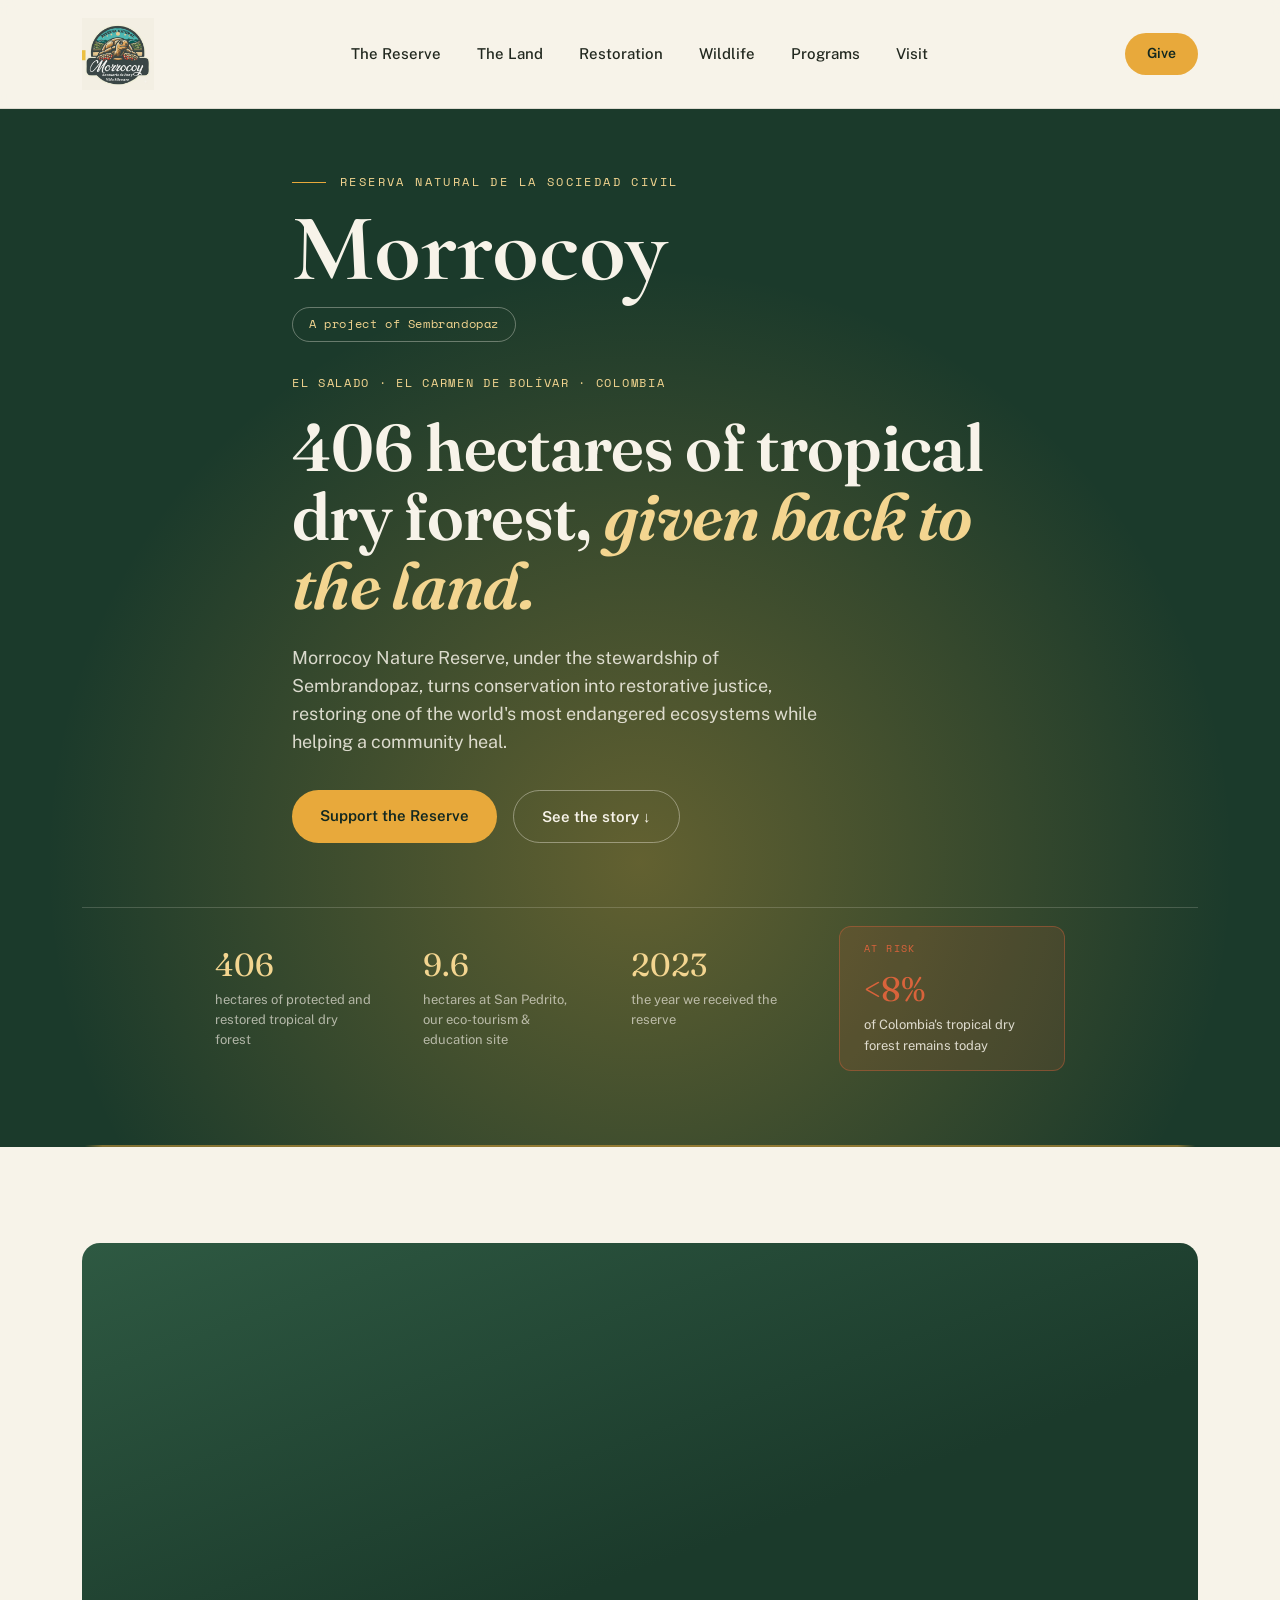
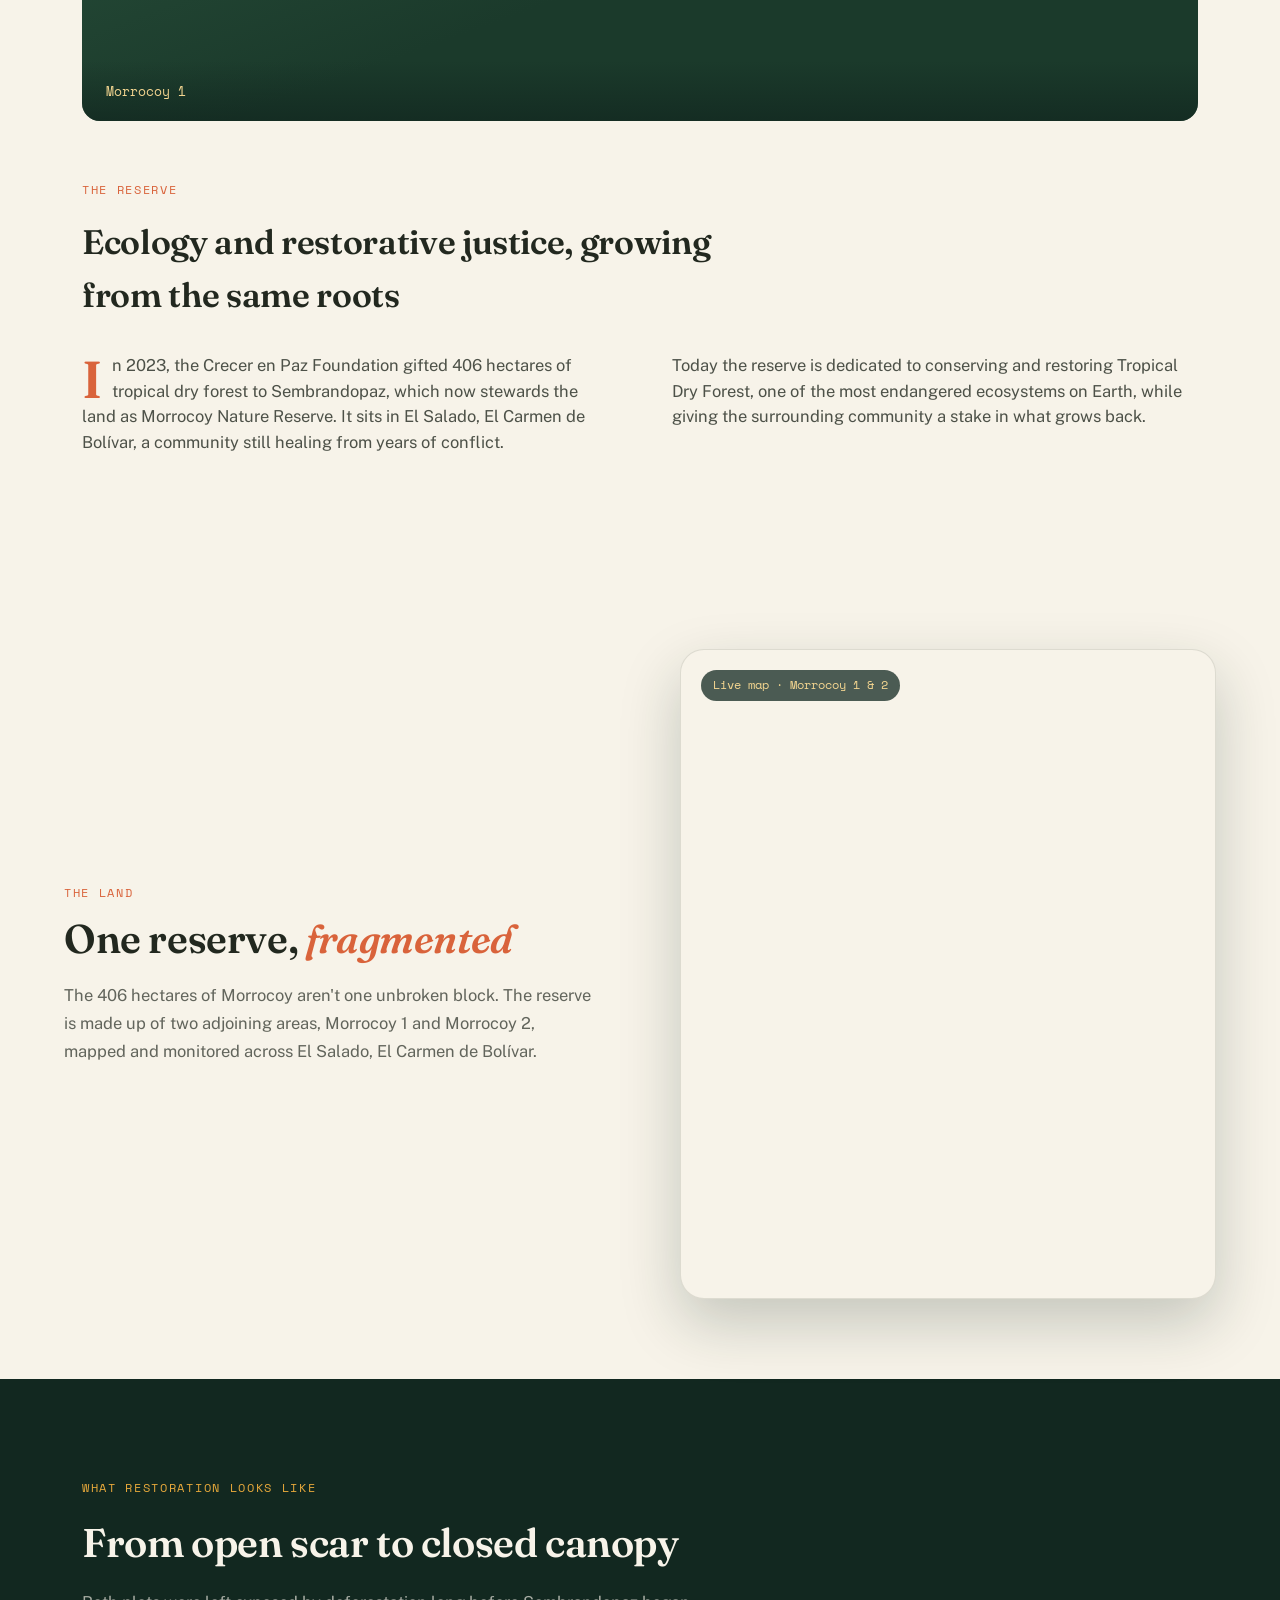
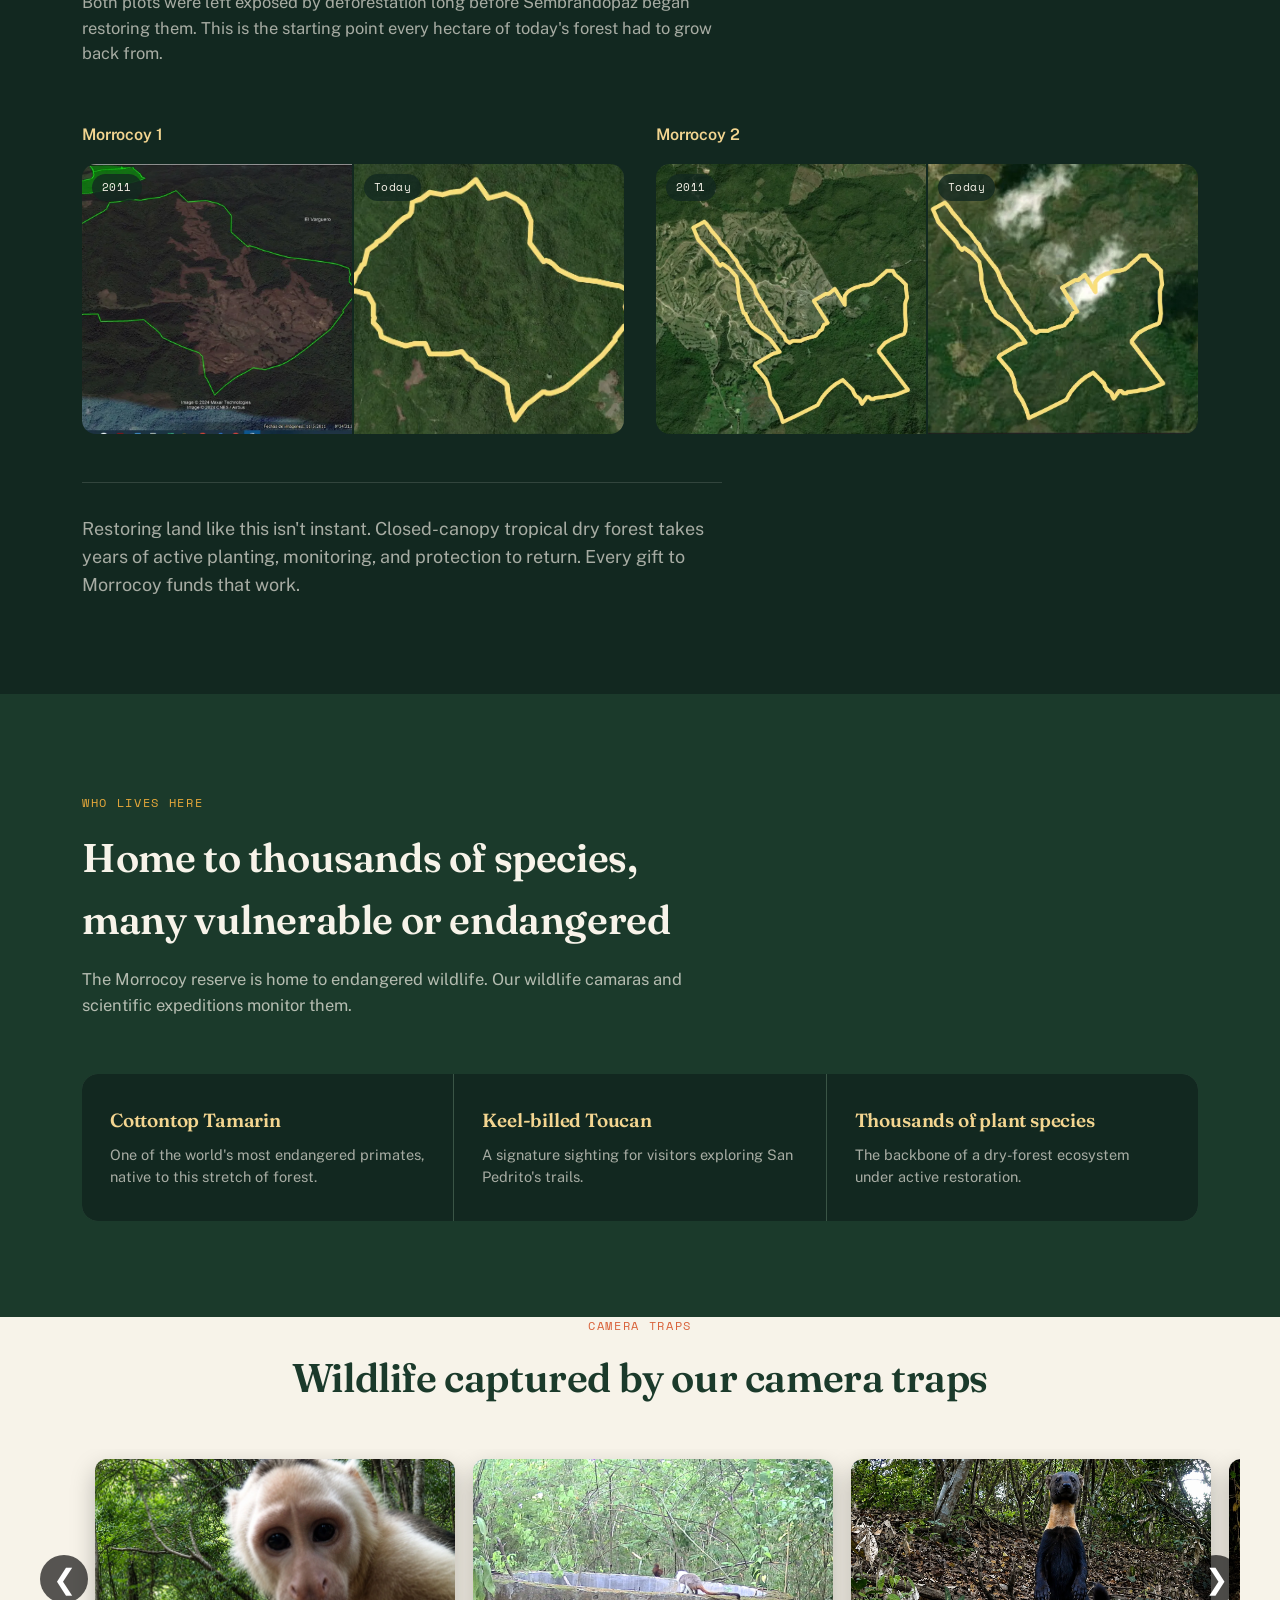
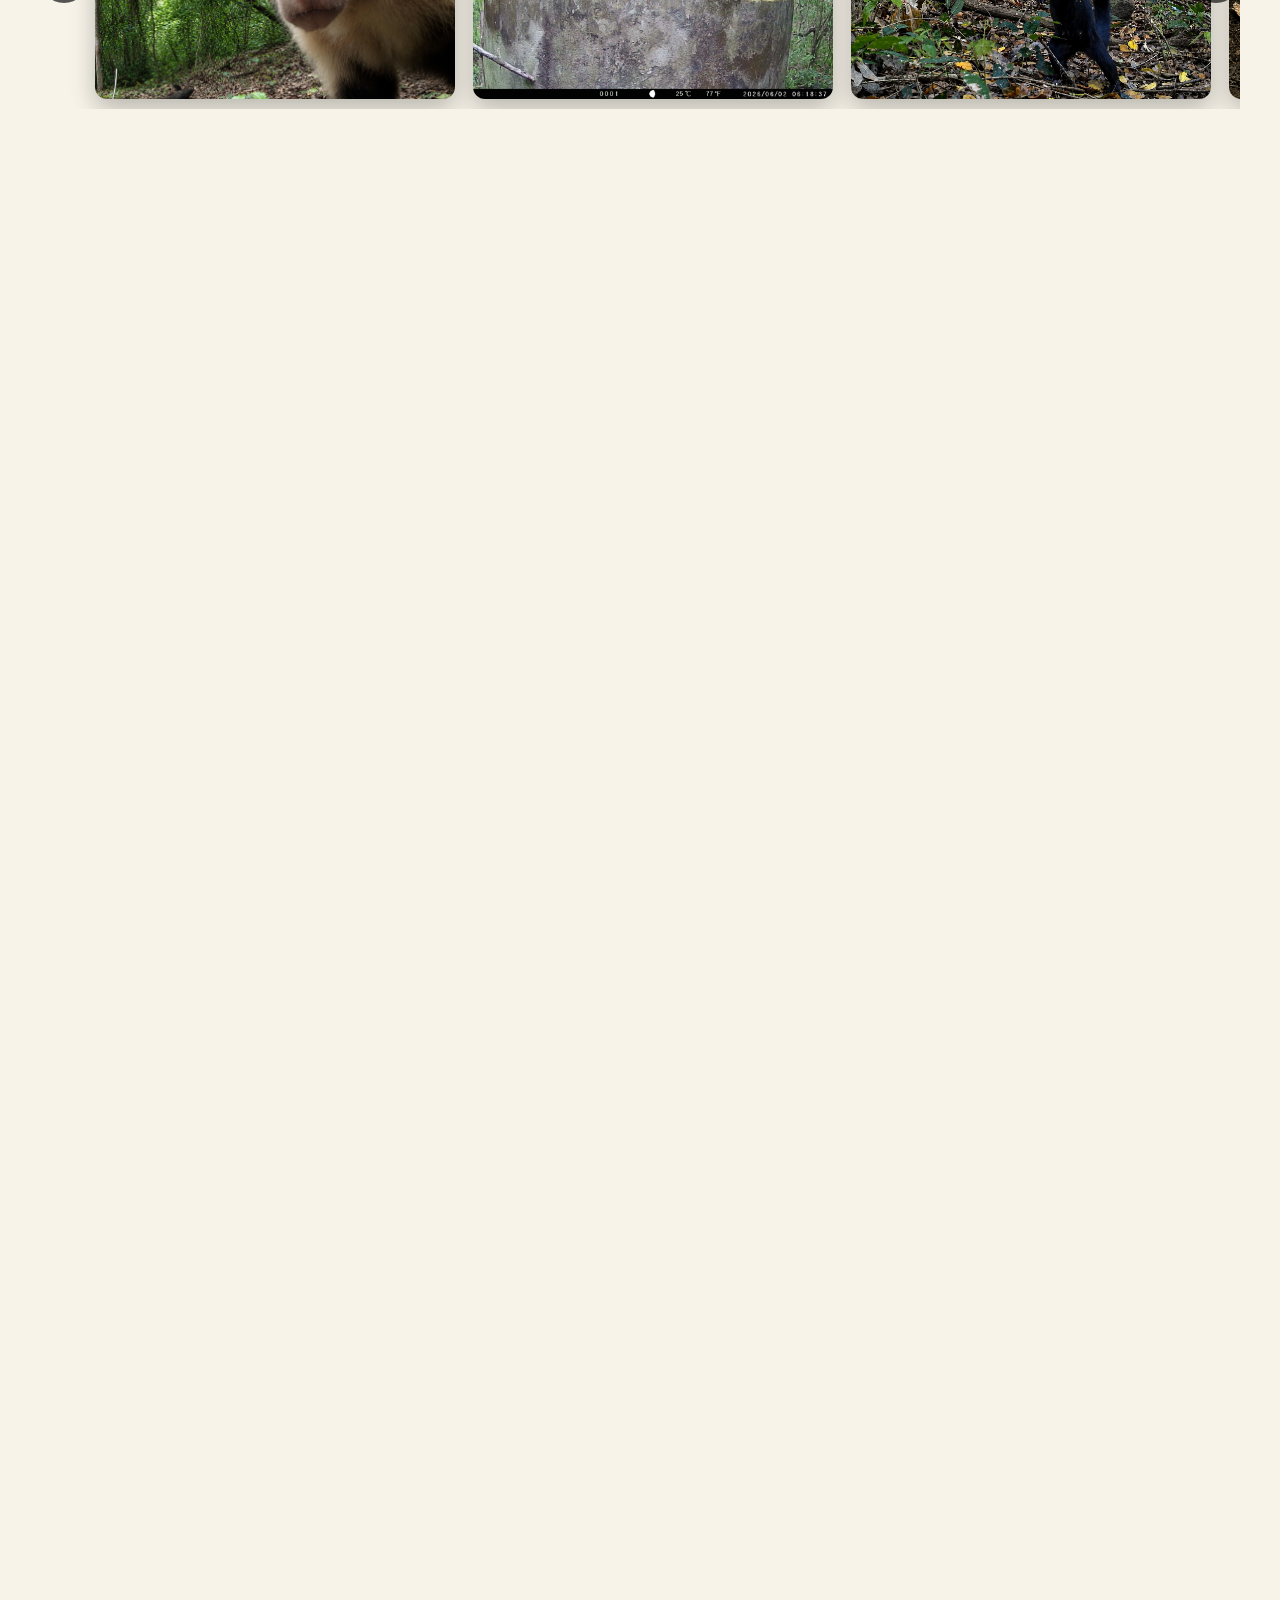
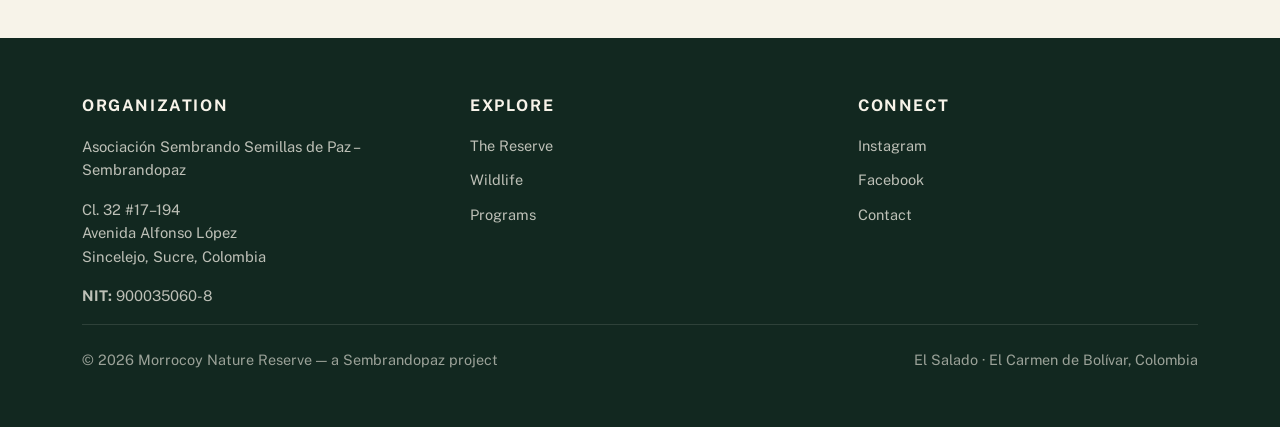
==== index.html @ f1aa1bdd "Refactoring split index into html, css, and js" ====
<!DOCTYPE html>
<html lang="en">
<head>
<meta charset="UTF-8">
<meta name="viewport" content="width=device-width, initial-scale=1.0">
<title>Morrocoy Nature Reserve — Sembrandopaz</title>
<link rel="preconnect" href="https://fonts.googleapis.com">
<link href="https://fonts.googleapis.com/css2?family=Cormorant+Garamond:wght@600;700&family=Fraunces:opsz,wght@9..144,300;9..144,500;9..144,600&family=Public+Sans:wght@400;500;600&family=Space+Mono&display=swap" rel="stylesheet">
<link rel="icon" type="image/png" href="/ReservaMorrocoyWebsite/favicon.png">
<link rel="stylesheet" href="css/styles.css">
</head>
<body>

<header>
<nav>
    <a href="#" class="logo">
    <img src="images/logos/cream_logo.webp" alt="Morrocoy Nature Reserve">
</a>

<div class="nav-links">
      <a href="#story">The Reserve</a>
      <a href="#land">The Land</a>
      <a href="#restoration">Restoration</a>
      <a href="#wildlife">Wildlife</a>
      <a href="#programs">Programs</a>
      <a href="#visit">Visit</a>
    </div>
    <a href="https://www.sembrandopaz.org/get-involved/ways-to-give/"
   class="nav-cta"
   target="_blank"
   rel="noopener noreferrer">
    Give
</a>
    <button class="nav-toggle" aria-label="Menu">☰</button>
  </nav>
</header>

<section class="hero">
  <div class="hero-arc"></div>
  <div class="wrap hero-inner">
    <div class="reserve-title">
    <span class="reserve-label"><span class="reserve-rule"></span>Reserva Natural de la Sociedad Civil</span>
    <div class="wordmark">Morrocoy</div>
    <a href="https://sembrandopaz.org/" target="_blank" rel="noopener noreferrer" class="project-badge">A project of Sembrandopaz</a>
</div>
<span class="eyebrow" style="color:var(--sun-soft)">El Salado · El Carmen de Bolívar · Colombia</span>
    <h1>406 hectares of tropical dry forest, <em>given back to the land.</em></h1>
    <p>Morrocoy Nature Reserve, under the stewardship of <a href="https://sembrandopaz.org/" target="_blank" rel="noopener noreferrer">Sembrandopaz</a>, turns conservation into restorative justice, restoring one of the world's most endangered ecosystems while helping a community heal.</p>
    <div class="hero-actions">
      <a href="https://www.sembrandopaz.org/get-involved/ways-to-give/" class="btn btn-primary" target="_blank" rel="noopener noreferrer">Support the Reserve</a>
      <a href="#story" class="btn btn-ghost">See the story ↓</a>
    </div>
  </div>
  <div class="wrap hero-stats-wrap">
    <div class="hero-stats">
      <div><div class="stat-num">406</div><div class="stat-label">hectares of protected and restored tropical dry forest</div></div>
      <div><div class="stat-num">9.6</div><div class="stat-label">hectares at San Pedrito, our eco-tourism & education site</div></div>
      <div><div class="stat-num">2023</div><div class="stat-label">the year we received the reserve</div></div>
      <div class="stat-urgent">
        <span class="stat-flag">At risk</span>
        <div class="stat-num">&lt;8%</div>
        <div class="stat-label">of Colombia's tropical dry forest remains today</div>
      </div>
    </div>
  </div>
</section>

<section id="story">
  <div class="wrap reveal">
    <div class="story-visual">
      <video autoplay muted loop playsinline>
    <source src="videos/morrocoy_aerial.MP4" type="video/mp4">
    Your browser does not support the video tag.
</video>
      <div class="caption">
    Morrocoy 1
  </div>
    </div>
    <span class="eyebrow">The Reserve</span>
    <h2 style="margin:14px 0 32px; font-size:clamp(26px,3vw,34px); max-width:640px;">Ecology and restorative justice, growing from the same roots</h2>
    <div class="story-copy">
      <p>In 2023, the Crecer en Paz Foundation gifted 406 hectares of tropical dry forest to Sembrandopaz, which now stewards the land as Morrocoy Nature Reserve. It sits in El Salado, El Carmen de Bolívar, a community still healing from years of conflict.</p>
      <p>Today the reserve is dedicated to conserving and restoring Tropical Dry Forest, one of the most endangered ecosystems on Earth, while giving the surrounding community a stake in what grows back.</p>
    </div>
  </div>
</section>

<section id="land">
  <!-- Google Map Section -->
<div class="land-section reveal">

    <!-- Left column -->
    <div class="land-text">
        <span class="eyebrow">The Land</span>
        <h2>One reserve, <em>fragmented</em></h2>

        <p>
            The 406 hectares of Morrocoy aren't one unbroken block.
            The reserve is made up of two adjoining areas, Morrocoy 1
            and Morrocoy 2, mapped and monitored across El Salado,
            El Carmen de Bolívar.
        </p>
    </div>

    <!-- Right column -->
    <div class="map-frame">
        <span class="tag">Live map · Morrocoy 1 &amp; 2</span>
        <iframe
            src="https://www.google.com/maps/d/embed?mid=1yt9AgLiEyLYcNHQgIqP8ZNF7288WUbU&ehbc=2E312F&noprof=1"
            loading="lazy"
            allowfullscreen
            referrerpolicy="no-referrer-when-downgrade">
        </iframe>
    </div>

</div>
</section>

<section id="restoration" class="restoration">
  <div class="wrap">
    <div class="section-head reveal">
      <span class="eyebrow">What restoration looks like</span>
      <h2>From open scar to closed canopy</h2>
      <p>Both plots were left exposed by deforestation long before Sembrandopaz began restoring them. This is the starting point every hectare of today's forest had to grow back from.</p>
    </div>
   <div class="compare-grid reveal">
  <div class="compare-card">
    <h3>Morrocoy 1</h3>

    <div class="compare-pair">
      <div class="compare-frame">
        <span class="badge">2011</span>
        <img src="images/restoration/morrocoy1_before.webp" alt="Morrocoy 1 in 2011">
      </div>

      <div class="compare-frame">
        <span class="badge">Today</span>
        <img src="images/restoration/morrocoy1_after.webp" alt="Morrocoy 1, closed canopy forest, present day">
      </div>
    </div>
  </div>

  <div class="compare-card">
    <h3>Morrocoy 2</h3>

    <div class="compare-pair">
      <div class="compare-frame">
        <span class="badge">2011</span>
        <img src="images/restoration/morrocoy2_before.webp" alt="Morrocoy 2 in 2011">
      </div>

      <div class="compare-frame">
        <span class="badge">Today</span>
        <img src="images/restoration/morrocoy2_after.webp" alt="Morrocoy 2, present day">
      </div>
    </div>
  </div>
</div>

<p class="restoration-note">
  Restoring land like this isn't instant. Closed-canopy tropical dry forest takes years of active planting, monitoring, and protection to return. Every gift to Morrocoy funds that work.
</p>
</section>

<section id="wildlife" class="wildlife">
  <div class="wrap">
    <div class="section-head reveal">
      <span class="eyebrow">Who lives here</span>
      <h2>Home to thousands of species, many vulnerable or endangered</h2>
      <p>The Morrocoy reserve is home to endangered wildlife. Our wildlife camaras and scientific expeditions monitor them.</p>
    </div>
    <div class="wildlife-grid reveal">
      <div class="wcard">
        <h3>Cottontop Tamarin</h3>
        <p>One of the world's most endangered primates, native to this stretch of forest.</p>
      </div>
      <div class="wcard">
        <h3>Keel-billed Toucan</h3>
        <p>A signature sighting for visitors exploring San Pedrito's trails.</p>
      </div>
      <div class="wcard">
        <h3>Thousands of plant species</h3>
        <p>The backbone of a dry-forest ecosystem under active restoration.</p>
      </div>
    </div>
  </div>
</section>

<section class="camera-gallery">
    <span class="eyebrow">Camera Traps</span>
    <h2>Wildlife captured by our camera traps</h2>

    <div class="carousel">

        <button class="carousel-btn prev">&#10094;</button>

        <div class="carousel-track">
			
			<img loading="lazy" src="images/camara_traps/capuchin_monkey.webp" alt="White-faced Capuchin">
            <img loading="lazy" src="images/camara_traps/titi_monkey.webp" alt="Titi Monkey">
			
			<img loading="lazy" src="images/camara_traps/Tayra.webp" alt="Tayra">
			<img loading="lazy" src="images/camara_traps/tigrillo.webp" alt="ocelot">
			<img loading="lazy" src="images/camara_traps/capped_heron.webp" alt="Capped Heron">     
			
            <img loading="lazy" src="images/camara_traps/oso_palmero.webp" alt="Northern Tamandua">
			<img loading="lazy" src="images/camara_traps/armadillo.webp" alt="Armadillo">
            <img loading="lazy" src="images/camara_traps/roadside_hawk.webp" alt="Roadside Hawk">

            <img loading="lazy" src="images/camara_traps/skunk.webp" alt="Skunk">
            
			<img loading="lazy" src="images/camara_traps/anteater.webp" alt="Giant Anteater">
       
            <img loading="lazy" src="images/camara_traps/tigrillo_night.webp" alt="ocelot at Night">

            

            <img loading="lazy" src="images/camara_traps/toucan.webp" alt="Toucan">

            <img loading="lazy" src="images/camara_traps/wildboar.webp" alt="Wild Boar">

            <img loading="lazy" src="images/camara_traps/yaguarundi.webp" alt="Jaguarundi">

        </div>

        <button class="carousel-btn next">&#10095;</button>

    </div>
</section>
<section id="programs">
  <div class="wrap">
    <div class="section-head reveal">
      <span class="eyebrow">Programs</span>
      <h2>Teaching the next generation to protect what's theirs</h2>
      <p>Education is at the center of Morrocoy — not an add-on to conservation, but the reason it lasts.</p>
    </div>
    <div class="programs-grid reveal">
      <div class="pcard">
        <span class="eyebrow">School in the Forest</span>
        <h3>Classrooms with no walls</h3>
        <p>Children learn ecology, biology, and stewardship directly in the reserve — turning the forest itself into the curriculum.</p>
      </div>
      <div class="pcard">
        <span class="eyebrow">Ecological Youth Protectors</span>
        <h3>Young people, leading</h3>
        <p>A youth program that builds leadership and care — for the forest, for themselves, and for their communities.</p>
      </div>
    </div>
  </div>
</section>

<section id="visit">
  <div class="wrap">
    <div class="visit-split reveal">
     <div class="story-visual">
  <video autoplay muted loop playsinline>
    <source src="videos/pond_walk.MP4" type="video/mp4">
    Your browser does not support the video tag.
  </video>

  <div class="caption">
    San Pedrito Trail
  </div>
</div>
      <div class="visit-copy">
        <span class="eyebrow">Visit</span>
        <h2 style="margin-top:12px; font-size:clamp(26px,3vw,34px);">Come see the forest for yourself</h2>
        <p>San Pedrito is the reserve's 9.6 hectare visitors center with a focus on eco-tourism and environmental education. Trails, bird watching, and a base for the School in the Forest and Vigias Ecologicos programs, tucked into the tree line above El Salado.</p>
        <a href="mailto:lillian.hall@sembrandopaz.org?subject=Visit%20Request%20%E2%80%94%20Morrocoy%20Nature%20Reserve" class="btn" style="background:var(--canopy); color:var(--paper); display:inline-block;">Plan a visit</a>
      </div>
    </div>
	<div class="give reveal" id="give">
		<h2>Help us restore the Tropical Dry Forest, hectare by hectare.</h2>

		<a href="https://www.sembrandopaz.org/get-involved/ways-to-give/"
			class="btn btn-primary"
			target="_blank"
			rel="noopener noreferrer">
			Give to Morrocoy
		</a>
</div>
  </div>
</section>
<footer>

    <div class="wrap">

        <div class="footer-top">

            <div class="footer-links">

                <div>

                    <h4>Organization</h4>

                    <p>
                        Asociación Sembrando Semillas de Paz – Sembrandopaz
                    </p>

                    <p>
                        Cl. 32 #17–194<br>
                        Avenida Alfonso López<br>
                        Sincelejo, Sucre, Colombia
                    </p>

                    <p>
                        <strong>NIT:</strong> 900035060-8
                    </p>

                </div>

			   <div>
                    <h4>Explore</h4>

                    <a href="#story">The Reserve</a>
                    <a href="#wildlife">Wildlife</a>
                    <a href="#programs">Programs</a>
                </div>

                <!-- Connect -->
                <div>
                    <h4>Connect</h4>

                    <a href="https://www.instagram.com/reserva_morrocoy"
                       target="_blank"
                       rel="noopener noreferrer">
                        Instagram
                    </a>

                    <a href="https://www.facebook.com/p/Sembrandopaz-100064683217647/"
                       target="_blank"
                       rel="noopener noreferrer">
                        Facebook
                    </a>

                    <a href="mailto:info@sembrandopaz.org">
                        Contact
                    </a>
                </div>

            </div>

        </div>

        <div class="footer-bottom">
            <span>© 2026 Morrocoy Nature Reserve — a Sembrandopaz project</span>
            <span>El Salado · El Carmen de Bolívar, Colombia</span>
        </div>

    </div>

</footer>
<script src="js/script.js" defer></script>
</body>
</html>
---- css/styles.css ----
:root{
    --canopy:#1B3A2B;
    --canopy-deep:#122820;
    --sun:#E8A93B;
    --sun-soft:#F3D590;
    --paper:#F7F3E9;
    --ink:#22281F;
    --ember:#D9633B;
    --line: rgba(34,40,31,0.12);
    --max: 1180px;
  }
  *{box-sizing:border-box; margin:0; padding:0;}
  html{scroll-behavior:smooth;}
  body{
    font-family:'Public Sans', sans-serif;
    color:var(--ink);
    background:var(--paper);
    line-height:1.55;
    -webkit-font-smoothing:antialiased;
  }
  h1,h2,h3{font-family:'Fraunces', serif; font-weight:600; letter-spacing:-0.01em;}
  a{color:inherit; text-decoration:none;}
  img{max-width:100%; display:block;}
  .wrap{max-width:var(--max); margin:0 auto; padding:0 32px;}
  .eyebrow{
    font-family:'Space Mono', monospace;
    font-size:12px;
    letter-spacing:0.14em;
    text-transform:uppercase;
    color:var(--ember);
  }

  /* ---------- NAV ---------- */
  header{
    position:sticky; top:0; z-index:50;
    background:rgba(247,243,233,0.9);
    backdrop-filter:blur(8px);
    border-bottom:1px solid var(--line);
  }
  nav{
    display:flex; align-items:center; justify-content:space-between;
    padding:18px 32px;
    max-width:var(--max); margin:0 auto;
  }
  .logo{
    display:flex; align-items:center; gap:10px;
    font-family:'Fraunces', serif; font-weight:600; font-size:19px;
  }
  .nav-links{display:flex; gap:36px; font-size:15px; font-weight:500;}
  .nav-links a{position:relative; padding:4px 0;}
  .nav-links a::after{
    content:''; position:absolute; left:0; bottom:0; width:0; height:1.5px;
    background:var(--ember); transition:width .25s ease;
  }
  .nav-links a:hover::after{width:100%;}
  .nav-cta{
    background:var(--sun); color:var(--canopy-deep);
    padding:10px 22px; border-radius:100px; font-size:14px; font-weight:600;
    transition:background .2s ease;
  }
  .nav-cta:hover{background:var(--sun-soft);}
  .nav-toggle{display:none; background:none; border:none; font-size:24px; cursor:pointer;}

  /* ---------- HERO ---------- */
  .hero{
    position:relative;
    background:var(--canopy);
    color:var(--paper);
    overflow:hidden;
    padding:64px 0 90px;
  }
  .hero::before{
    content:'';
    position:absolute; left:50%; bottom:-40%;
    width:1400px; height:1400px;
    transform:translateX(-50%);
    background:radial-gradient(circle, rgba(232,169,59,0.35) 0%, rgba(232,169,59,0) 60%);
    pointer-events:none;
  }
  .hero-arc{
    position:absolute; left:0; right:0; bottom:0; height:220px;
    background: linear-gradient(to top, var(--sun) 0%, var(--sun) 2px, transparent 2px);
    -webkit-mask-image: radial-gradient(ellipse 70% 100% at 50% 100%, black 60%, transparent 62%);
    mask-image: radial-gradient(ellipse 70% 100% at 50% 100%, black 60%, transparent 62%);
    opacity:0.5;
  }
  .hero-inner{position:relative; z-index:2; max-width:760px;}
  .hero-stats-wrap{position:relative; z-index:2;}
  .hero h1{
    font-size:clamp(38px, 5.4vw, 66px);
    line-height:1.05;
    margin:18px 0 24px;
  }
  .hero h1 em{font-style:italic; color:var(--sun-soft);}
  .hero p{font-size:18px; max-width:540px; color:rgba(247,243,233,0.85); margin-bottom:34px;}
  .hero-actions{display:flex; gap:16px; flex-wrap:wrap;}
  .btn{
    display:inline-block; padding:14px 28px; border-radius:100px;
    font-size:15px; font-weight:600; transition:transform .18s ease, background .18s ease;
  }
  .btn-primary{background:var(--sun); color:var(--canopy-deep);}
  .btn-primary:hover{background:var(--sun-soft); transform:translateY(-1px);}
  .btn-ghost{border:1px solid rgba(247,243,233,0.4); color:var(--paper);}
  .btn-ghost:hover{border-color:var(--paper); transform:translateY(-1px);}

  .hero-stats{
    display:flex; gap:48px; margin-top:64px; flex-wrap:wrap;
    justify-content:center;
    padding-top:32px; border-top:1px solid rgba(247,243,233,0.18);
  }
  .stat-num{font-family:'Fraunces', serif; font-size:32px; color:var(--sun-soft);}
  .stat-label{font-size:13px; color:rgba(247,243,233,0.65); max-width:160px;}

  .stat-urgent{
    position:relative;
    padding:14px 20px 14px 24px;
    background:rgba(217,99,59,0.14);
    border:1px solid rgba(217,99,59,0.4);
    border-radius:12px;
    margin:-14px 0;
  }
  .stat-flag{
    display:block;
    font-family:'Space Mono', monospace;
    font-size:10px;
    letter-spacing:0.14em;
    text-transform:uppercase;
    color:var(--ember);
    margin-bottom:6px;
  }
  .stat-urgent .stat-num{color:var(--ember); font-size:34px;}
  .stat-urgent .stat-label{color:rgba(247,243,233,0.85); max-width:180px;}

  /* ---------- SECTION shared ---------- */
  section{padding:96px 0;}
  #programs{padding-bottom:48px;}
  #visit{padding-top:48px;}
  .section-head{max-width:640px; margin-bottom:56px;}
  .section-head h2{font-size:clamp(28px, 3.4vw, 40px); margin-top:12px;}
  .section-head p{color:rgba(34,40,31,0.7); margin-top:16px; font-size:16.5px;}

  /* ---------- STORY (video leads, wide) ---------- */
  .story-visual{
    aspect-ratio:21/9; border-radius:18px; overflow:hidden;
    background: linear-gradient(160deg, #2E5942, var(--canopy) 60%);
    position:relative;
    margin-bottom:56px;
  }
  .story-visual video{
    width:100%; height:100%; object-fit:cover; display:block;
  }
  .story-visual .caption{
    position:absolute; left:0; right:0; bottom:0;
    padding:20px 24px;
    background:linear-gradient(to top, rgba(18,40,32,0.75), transparent);
    font-family:'Space Mono', monospace; color:var(--sun-soft); font-size:13px;
  }
  .story-copy{display:grid; grid-template-columns:1fr 1fr; gap:64px;}
  .story-copy p{margin-bottom:18px; color:rgba(34,40,31,0.8); font-size:16.5px;}
  .story-copy p:first-of-type::first-letter{
    font-family:'Fraunces', serif; font-size:52px; float:left; line-height:0.8;
    padding:6px 10px 0 0; color:var(--ember); font-weight:600;
  }
  

  /* ---------- VISIT (San Pedrito) ---------- */
  .visit-split{display:grid; grid-template-columns:1fr 1fr; gap:64px; align-items:center; margin-bottom:80px;}
  .visit-photo{
    aspect-ratio:4/3; border-radius:18px; overflow:hidden; position:relative;
  }
  .visit-photo img{width:100%; height:100%; object-fit:cover; display:block;}
  .visit-photo .tag{
    position:absolute; top:20px; left:20px;
    background:rgba(18,40,32,0.75); backdrop-filter:blur(4px);
    color:var(--sun-soft); font-family:'Space Mono', monospace; font-size:12px;
    padding:6px 12px; border-radius:100px;
  }
  .visit-copy p{color:rgba(34,40,31,0.75); font-size:16.5px; margin:16px 0 24px;}
  

  /* ---------- LAND / MAP ---------- */
  .land-layout{display:grid; grid-template-columns:0.85fr 1.15fr; gap:56px; align-items:start;}
  .land-copy p{color:rgba(34,40,31,0.75); font-size:16.5px; margin:16px 0 28px;}
  .plot-legend{display:flex; flex-direction:column; gap:14px;}
  .plot-item{display:flex; align-items:center; gap:12px; font-size:15px;}
  .plot-dot{width:12px; height:12px; border-radius:50%; flex-shrink:0;}
  .plot-dot.p1{background:var(--sun);}
  .plot-dot.p2{background:var(--ember);}
  .plot-item strong{font-weight:600;}
  .plot-item span{color:rgba(34,40,31,0.6); font-size:14px;}
  .map-frame{
    aspect-ratio:4/3.4; border-radius:18px; overflow:hidden;
    border:1px solid var(--line);
    background:var(--paper);
    position:relative;
  }
  

  /* ---------- RESTORATION (before/after) ---------- */
  .restoration{background:var(--canopy-deep); color:var(--paper);}
  .restoration .section-head p{color:rgba(247,243,233,0.65);}
  .restoration .section-head .eyebrow{color:var(--sun);}
  .compare-grid{display:grid; grid-template-columns:1fr 1fr; gap:32px;}
  .compare-card h3{
    font-size:16px; font-weight:600; margin-bottom:16px;
    color:var(--sun-soft); font-family:'Public Sans', sans-serif;
  }
  .compare-pair{display:grid; grid-template-columns:1fr 1fr; gap:2px; border-radius:14px; overflow:hidden;}
  .compare-frame{aspect-ratio:1/1; position:relative; overflow:hidden; background:rgba(247,243,233,0.06);}
  .compare-frame img{width:100%; height:100%; object-fit:cover; display:block;}
  .compare-frame .badge{
    position:absolute; top:10px; left:10px;
    font-family:'Space Mono', monospace; font-size:11px; letter-spacing:0.04em;
    padding:5px 10px; border-radius:100px;
    background:rgba(18,40,32,0.8); color:var(--paper);
  }
  .compare-frame.after{
    display:flex; align-items:center; justify-content:center;
    border:1px dashed rgba(247,243,233,0.25);
  }
  .compare-frame.after .placeholder-txt{
    font-family:'Space Mono', monospace; font-size:12px;
    color:rgba(247,243,233,0.4); text-align:center; padding:20px;
  }
  .restoration-note{
    margin-top:48px; padding-top:32px; border-top:1px solid rgba(247,243,233,0.14);
    max-width:640px; font-size:18px; color:rgba(247,243,233,0.65);
  }
  

  /* ---------- WILDLIFE STRIP ---------- */
  .wildlife{background:var(--canopy); color:var(--paper);}
  .wildlife .section-head p{color:rgba(247,243,233,0.7);}
  .wildlife .section-head .eyebrow{color:var(--sun);}
  .wildlife-grid{display:grid; grid-template-columns:repeat(3,1fr); gap:1px; background:rgba(247,243,233,0.14); border-radius:16px; overflow:hidden;}
  .wcard{background:var(--canopy-deep); padding:32px 28px;}
  .wcard h3{font-size:19px; margin-bottom:8px; color:var(--sun-soft);}
  .wcard p{font-size:14.5px; color:rgba(247,243,233,0.65);}

  /* ---------- PROGRAMS ---------- */
  .programs-grid{display:grid; grid-template-columns:repeat(2,1fr); gap:28px;}
  .pcard{
    border:1px solid var(--line); border-radius:16px; padding:36px;
    transition:border-color .2s ease, transform .2s ease;
  }
  .pcard:hover{border-color:var(--ember); transform:translateY(-3px);}
  .pcard .eyebrow{margin-bottom:14px; display:block;}
  .pcard h3{font-size:23px; margin-bottom:12px;}
  .pcard p{color:rgba(34,40,31,0.7); font-size:15.5px;}

  /* ---------- CTA / GIVE ---------- */
  .give{
    background: linear-gradient(135deg, var(--ember), #C24A2A);
    color:var(--paper); border-radius:24px; padding:64px 56px;
    display:flex; justify-content:space-between; align-items:center; gap:32px; flex-wrap:wrap;
  }
  .give h2{font-size:clamp(26px,3vw,36px); max-width:460px;}
  .give .btn-primary{background:var(--paper); color:var(--ember);}
  .give .btn-primary:hover{background:var(--sun-soft); color:var(--canopy-deep);}

  /* ---------- FOOTER ---------- */
  footer{background:var(--canopy-deep); color:rgba(247,243,233,0.6); padding:56px 0 32px;}
  .footer-top{display:flex; justify-content:space-between; flex-wrap:wrap; gap:40px; padding-bottom:36px; border-bottom:1px solid rgba(247,243,233,0.12);}
  .footer-top .logo{color:var(--paper);}
  .footer-links{display:flex; gap:56px; flex-wrap:wrap;}
  .footer-links h4{font-size:12px; text-transform:uppercase; letter-spacing:0.1em; color:rgba(247,243,233,0.4); margin-bottom:14px;}
  .footer-links a{display:block; font-size:14.5px; margin-bottom:10px; color:rgba(247,243,233,0.75);}
  .footer-links a:hover{color:var(--sun);}
  .footer-bottom{padding-top:24px; font-size:13px; display:flex; justify-content:space-between; flex-wrap:wrap; gap:12px;}

  /* ---------- responsive ---------- */
  

  

  /* reveal on scroll */
  .reveal{opacity:0; transform:translateY(16px); transition:opacity .6s ease, transform .6s ease;}
  .reveal.in{opacity:1; transform:none;}
  

  /* ---------- HEADER LOGO ---------- */
  .logo img{
    height:72px;
    width:auto;
    display:block;
}

/* ---------- HERO RESERVE TITLE ---------- */
.reserve-title{
    margin-bottom:1.75rem;
}

.reserve-label{
    display:flex;
    align-items:center;
    gap:14px;
    font-family:'Space Mono', monospace;
    font-size:12px;
    letter-spacing:0.2em;
    text-transform:uppercase;
    color:var(--sun-soft);
    margin-bottom:1rem;
}

.reserve-rule{
    display:inline-block;
    width:34px;
    height:1px;
    background:var(--sun);
    flex-shrink:0;
}

.wordmark{
    font-family:'Cormorant Garamond', serif;
    font-weight:700;
    font-size:clamp(3.5rem, 8vw, 6rem);
    line-height:0.85;
    color:var(--paper);
    margin:0;
}

.project-badge{
    display:inline-flex;
    align-items:center;
    gap:8px;
    margin-top:18px;
    padding:7px 16px;
    border:1px solid rgba(247,243,233,0.35);
    border-radius:100px;
    font-family:'Space Mono', monospace;
    font-size:12px;
    letter-spacing:0.05em;
    color:var(--sun-soft);
    transition:border-color .2s ease, background .2s ease;
}

.project-badge:hover{
    border-color:var(--paper);
    background:rgba(247,243,233,0.08);
}

/* ---------- LAND SECTION (layout) ---------- */

#land{
    padding:0;
}

.land-section{
    display:grid;
    grid-template-columns:1fr 1fr;
    gap:5rem;

    align-items:center;

    max-width:1400px;
    margin:0 auto;

    padding:80px 5%;

    /* Fill the screen below the navbar */
    min-height:calc(100vh - 90px);
}

.land-text{
    max-width:560px;
}

.land-text .eyebrow{
    display:block;
    margin-bottom:14px;
}

.land-text h2{
    font-size:clamp(28px, 3.4vw, 40px);
    line-height:1.1;
    margin-bottom:1.25rem;
}

.land-text h2 em{
    font-style:italic;
    color:var(--ember);
}

.land-text p{
    font-size:16.5px;
    line-height:1.7;
    color:rgba(34,40,31,0.7);
}

.map-frame{
    width:100%;
    height:100%;
    min-height:650px;

    position:relative;
    border-radius:24px;
    overflow:hidden;
    border:1px solid var(--line);

    box-shadow:0 24px 60px rgba(18,40,32,0.22);
}

.map-frame .tag{
    position:absolute;
    top:20px; left:20px;
    z-index:2;
    background:rgba(18,40,32,0.75);
    backdrop-filter:blur(4px);
    color:var(--sun-soft);
    font-family:'Space Mono', monospace;
    font-size:12px;
    padding:6px 12px;
    border-radius:100px;
}

.map-frame iframe{
    width:100%;
    height:100%;
    border:none;
    display:block;
}

/* Tablet */

/* Phones */

/* ---------- WILDLIFE CAMERA GALLERY ---------- */
section.camera-gallery{
    padding:0 0 96px;
}

.camera-gallery{
    width:min(95%,1200px);
    margin:0 auto;
    text-align:center;
}

.camera-gallery .eyebrow{
    display:block;
    margin-bottom:12px;
}

.camera-gallery h2{
    margin:0 0 40px;
    font-size:clamp(28px, 3.4vw, 40px);
    color:var(--canopy);
}

.carousel{
    position:relative;
}

.carousel-track{
    display:flex;
    gap:18px;
    overflow-x:auto;
    scroll-behavior:smooth;
    scrollbar-width:none;
    -ms-overflow-style:none;
    padding:10px 55px;
}

.carousel-track::-webkit-scrollbar{
    display:none;
}

.carousel img{
    flex:0 0 auto;
    width:360px;
    height:240px;
    object-fit:cover;
    border-radius:12px;
    cursor:pointer;
    transition:.35s;
    box-shadow:0 10px 25px rgba(0,0,0,.25);
}

.carousel img:hover{
    transform:scale(1.04);
}

.carousel-btn{
    position:absolute;
    top:50%;
    transform:translateY(-50%);
    width:48px;
    height:48px;
    border:none;
    border-radius:50%;
    background:rgba(0,0,0,.65);
    color:white;
    font-size:28px;
    cursor:pointer;
    z-index:20;
    transition:.25s;
}

.carousel-btn:hover{
    background:#3f7f47;
}

.prev{
    left:0;
}

.next{
    right:0;
}

/* ---------- FOOTER (overrides) ---------- */
.footer-top{
    display:flex;
    justify-content:space-between;
    align-items:flex-start;
    gap:4rem;
    padding: 0;
    border-bottom:1px solid rgba(247,243,233,.12);
}

.footer-links{
    display:grid;
    grid-template-columns:repeat(3, minmax(180px,1fr));
    gap:3rem;
}

.footer-links h4{
    margin-bottom:1rem;
    color:#F7F3E9;
    font-size:1rem;
}

.footer-links a{
    display:block;
    margin-bottom:.75rem;
    color:rgba(247,243,233,.75);
    text-decoration:none;
    transition:.25s;
}

.footer-links a:hover{
    color:#E8C878;
}

.footer-links p{
    margin:0 0 1rem;
    color:rgba(247,243,233,.75);
    line-height:1.6;
    font-size:.92rem;
}

.footer-bottom{
    display:flex;
    justify-content:space-between;
    align-items:center;
    flex-wrap:wrap;
    gap:1rem;
    padding:1.5rem 0;
    color:rgba(247,243,233,.6);
    font-size:.9rem;
}


/* ==================== MEDIA QUERIES ==================== */

@media (max-width:820px){
    .story-visual{aspect-ratio:4/3;}
    .story-copy{grid-template-columns:1fr;}
  }

@media (max-width:820px){
    .visit-split{grid-template-columns:1fr;}
  }

@media (max-width:820px){
    .land-layout{grid-template-columns:1fr;}
  }

@media (max-width:820px){
    .compare-grid{grid-template-columns:1fr;}
  }

@media (max-width:820px){
    .nav-links{display:none;}
    .nav-toggle{display:block;}
    .story{grid-template-columns:1fr;}
    .wildlife-grid{grid-template-columns:1fr;}
    .programs-grid{grid-template-columns:1fr;}
    .give{flex-direction:column; align-items:flex-start; padding:44px 28px;}
    .hero{padding:48px 0 64px;}
  }

@media (prefers-reduced-motion: reduce){
    html{scroll-behavior:auto;}
    *{transition:none !important;}
  }

@media (max-width:1000px){

    .land-section{
        grid-template-columns:1fr;
        gap:3rem;
        min-height:auto;
        padding:60px 5%;
    }

    .map-frame{
        height:60vh;
        min-height:500px;
    }

}

@media (max-width:600px){

    .land-section{
        padding:40px 20px;
    }

    .land-text p{
        font-size:1.05rem;
    }

    .map-frame{
        height:50vh;
        min-height:350px;
    }

}

@media (max-width:768px){

.carousel img{
    width:280px;
    height:185px;
}

.carousel-track{
    padding:10px 35px;
}

}

@media (max-width:900px){

    .footer-top{
        flex-direction:column;
        gap:2.5rem;
    }

    .footer-links{
        grid-template-columns:1fr;
        gap:2rem;
    }

    .footer-bottom{
        flex-direction:column;
        text-align:center;
    }

}
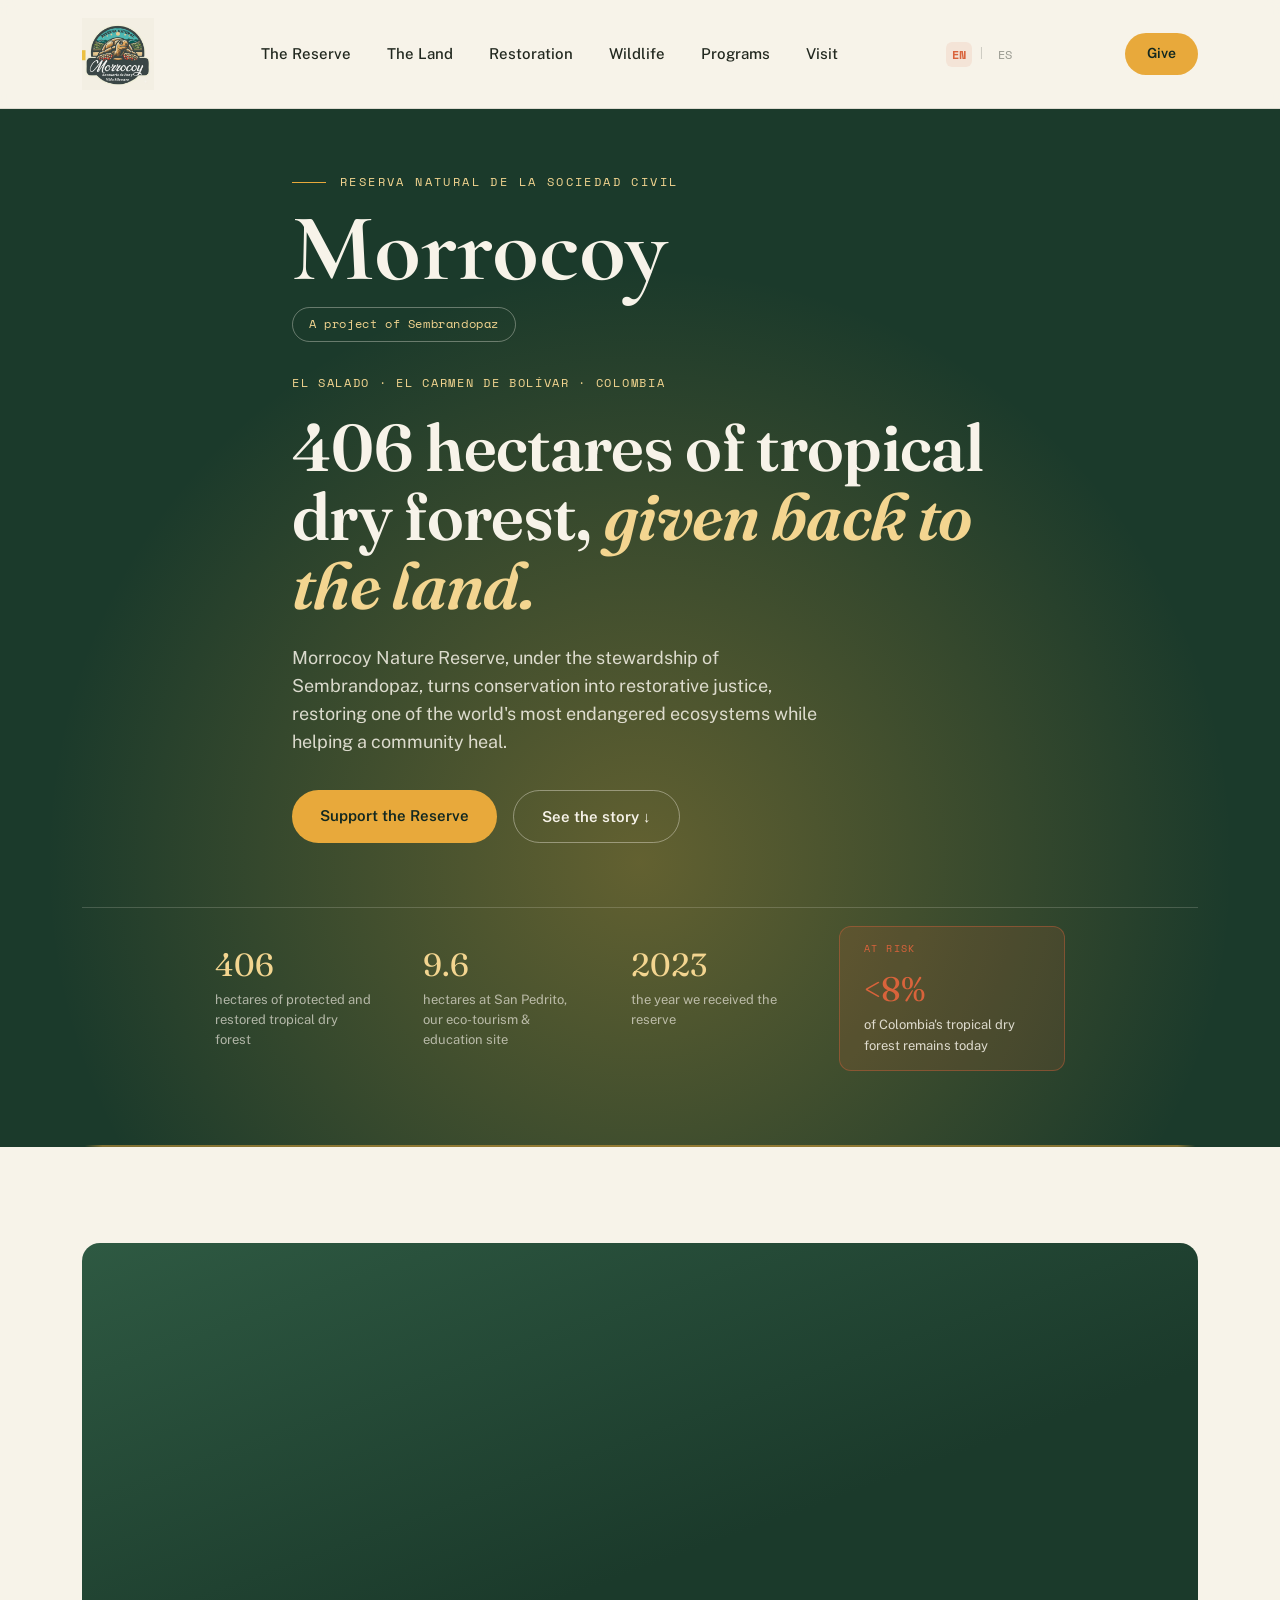
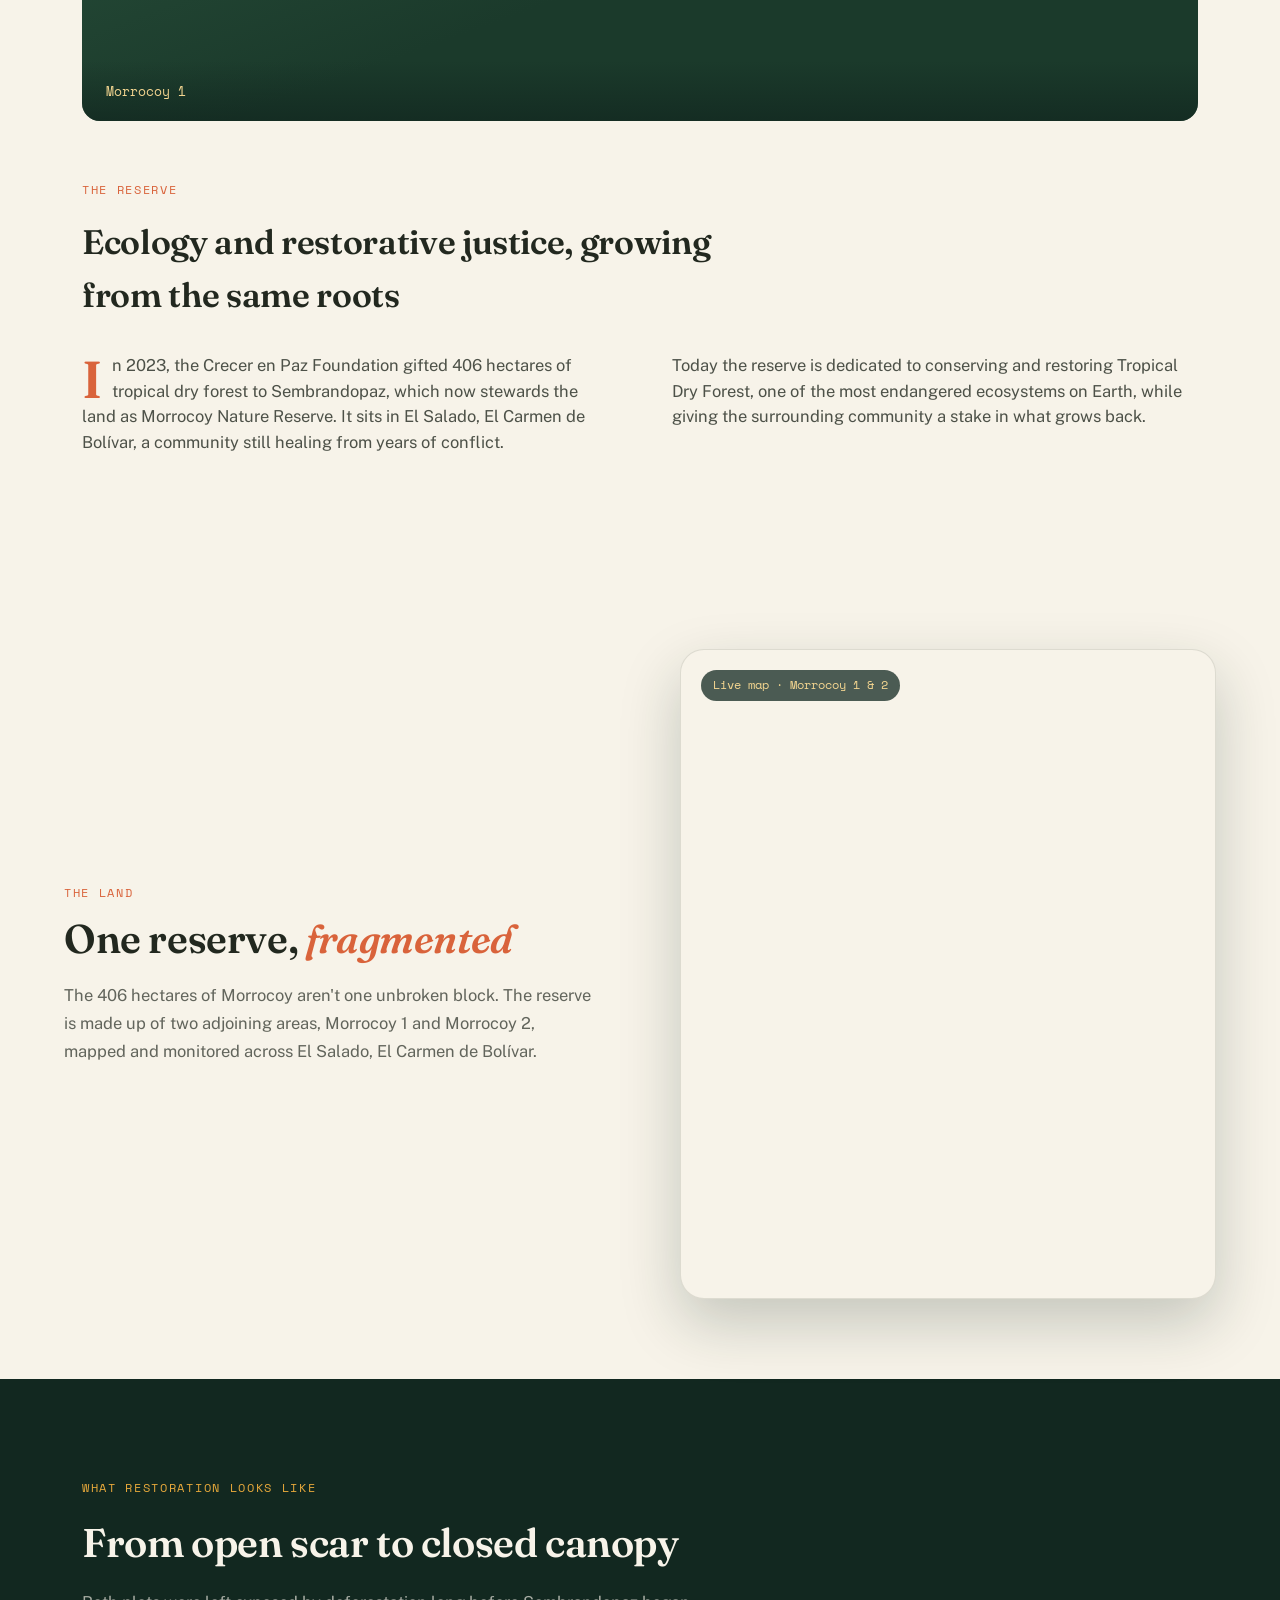
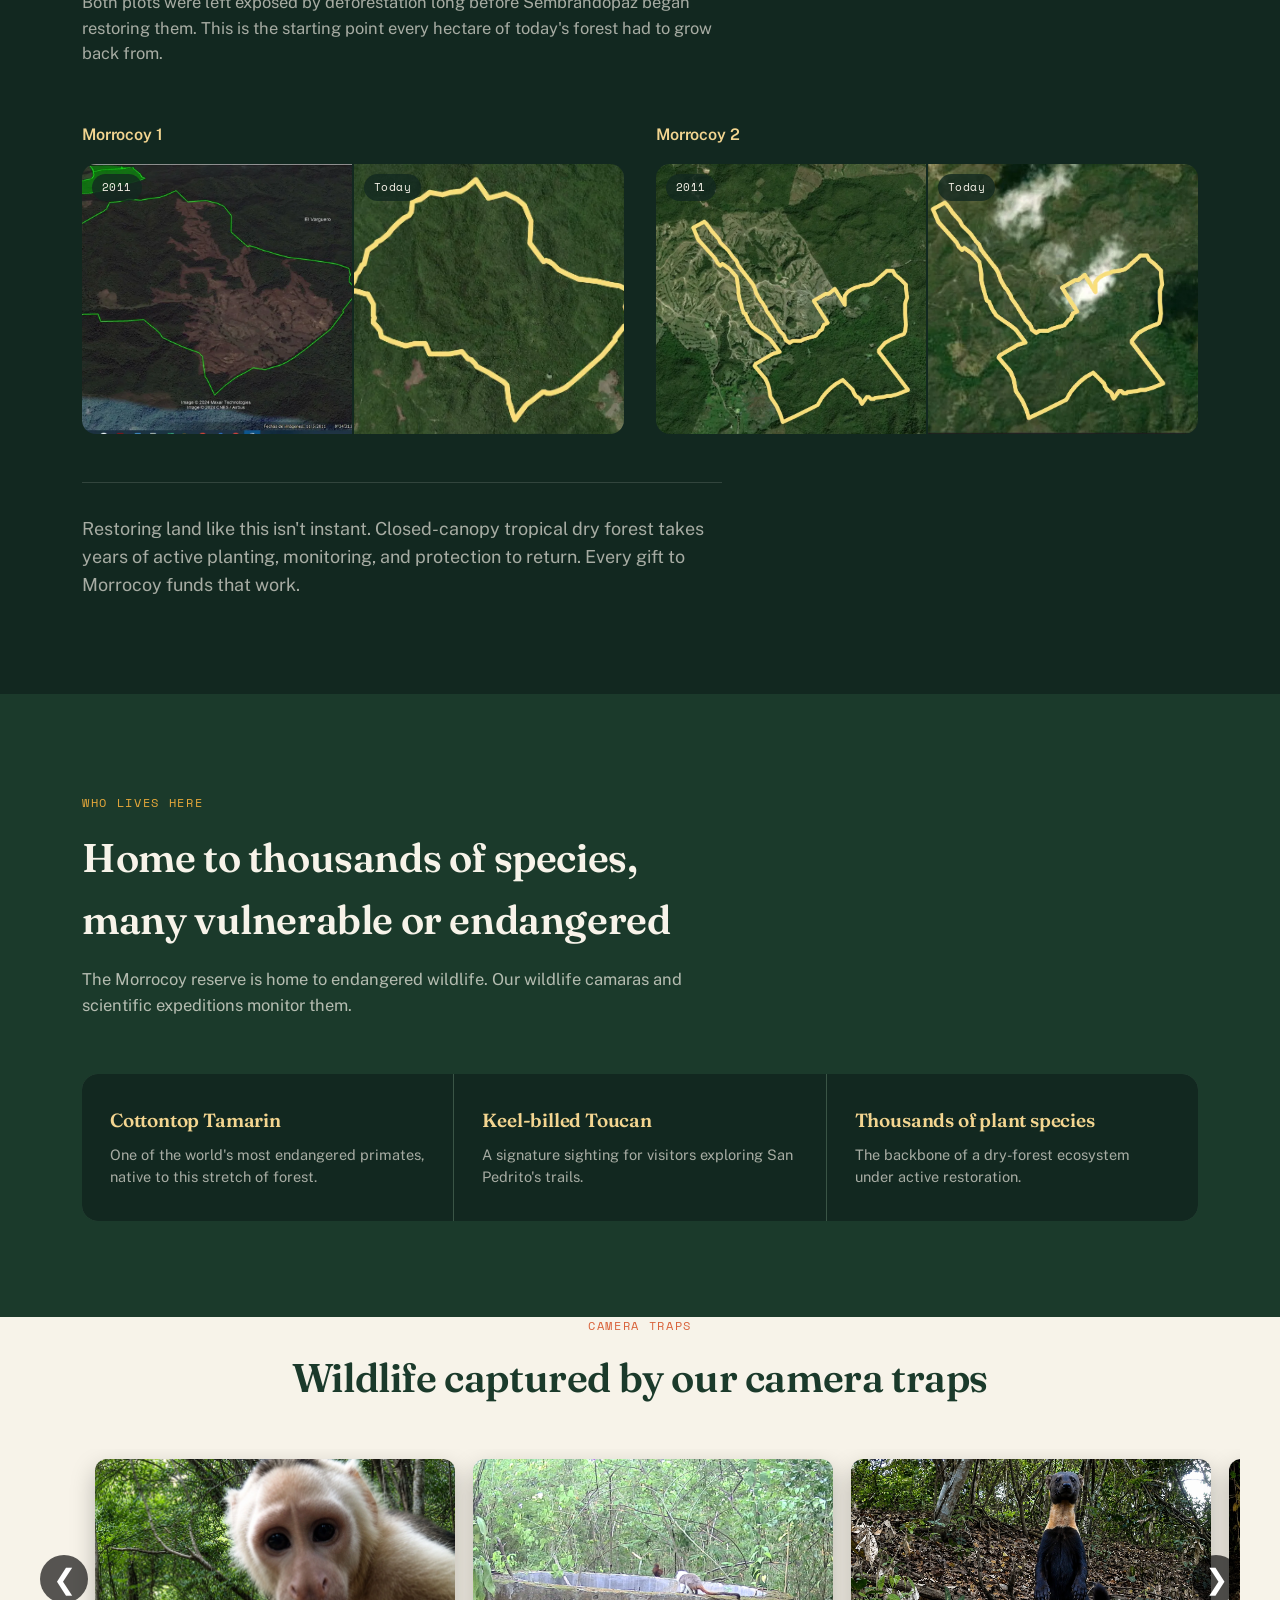
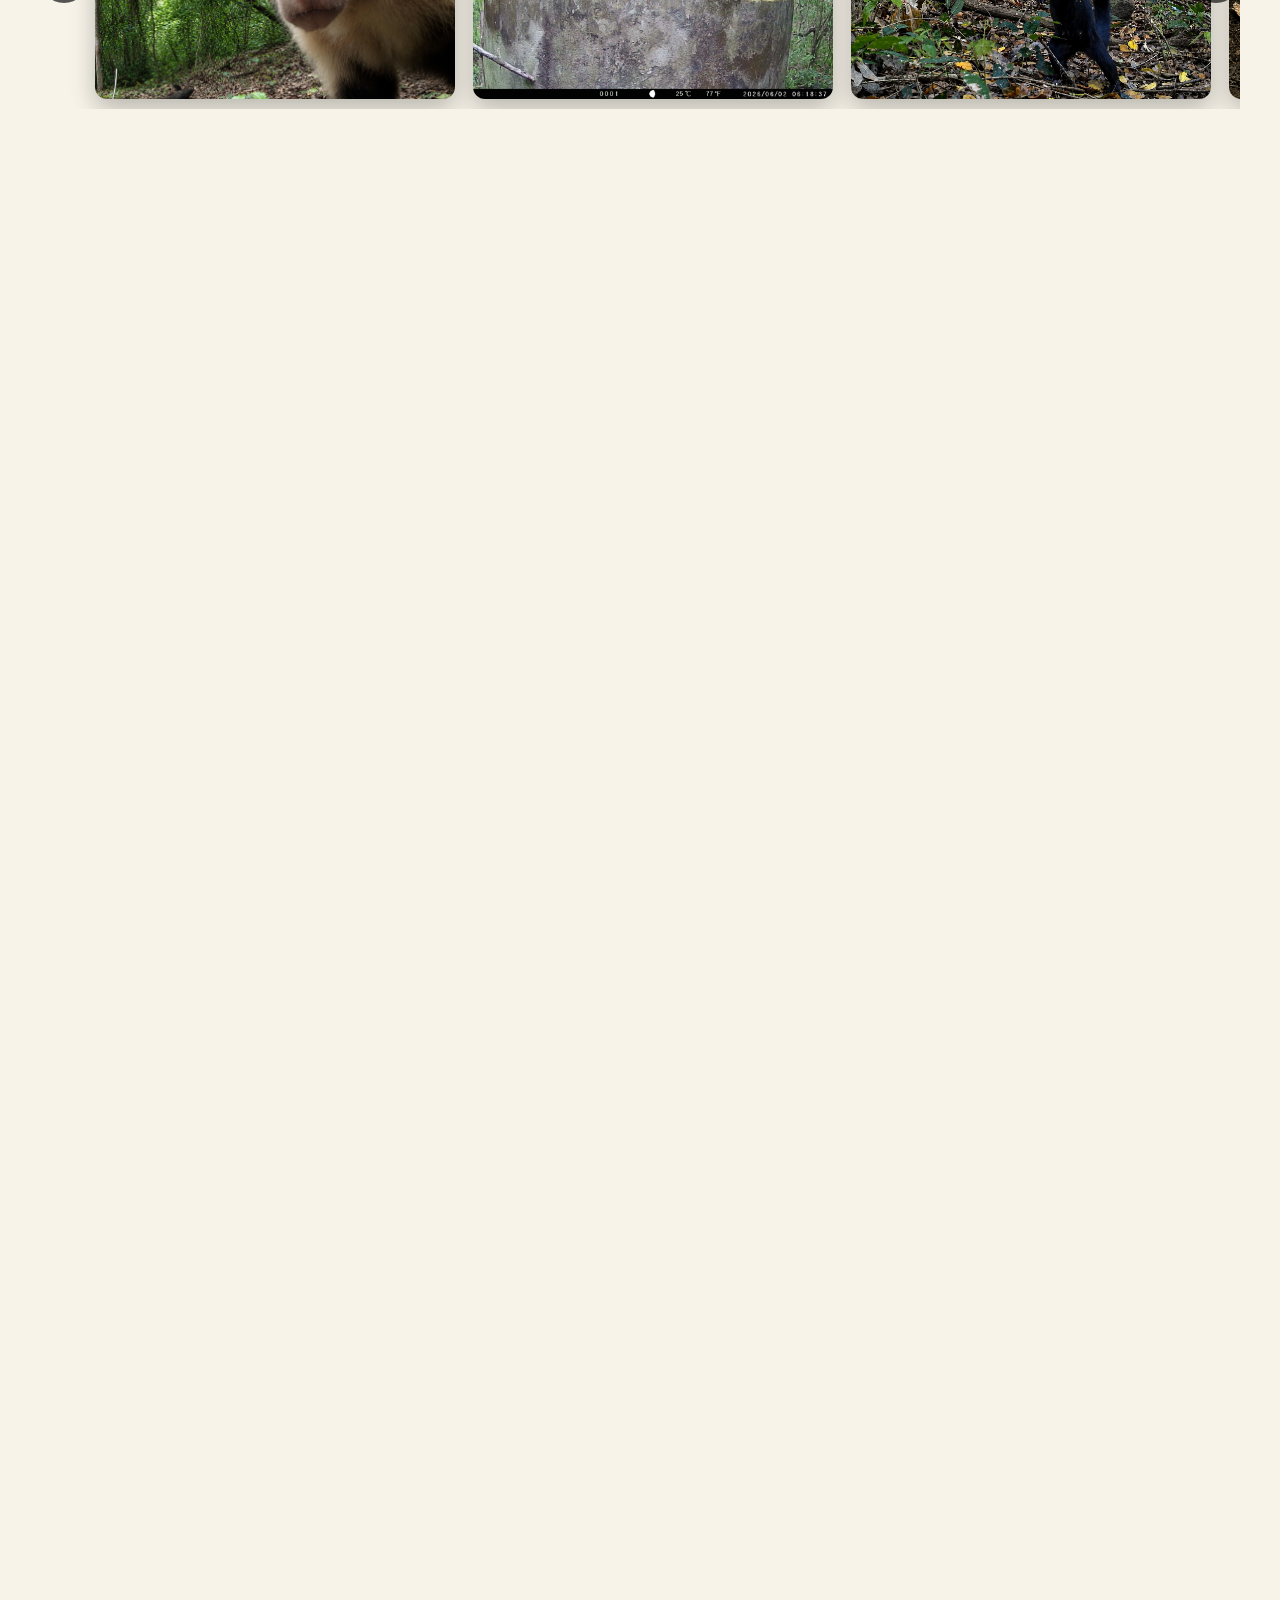
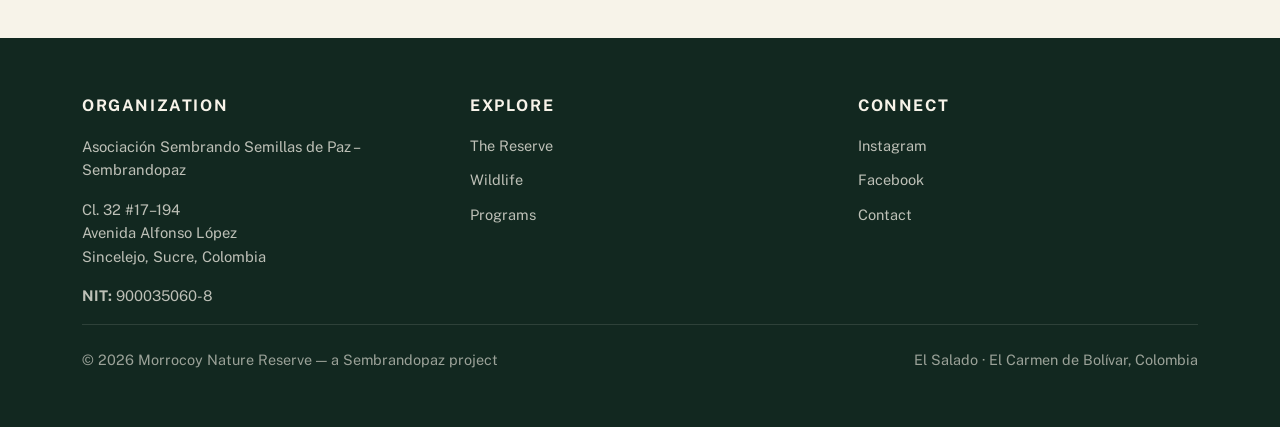
==== commit b506c17f: "bilingual toggle" ====
--- a/index.html
+++ b/index.html
@@ -3,7 +3,11 @@
 <head>
 <meta charset="UTF-8">
 <meta name="viewport" content="width=device-width, initial-scale=1.0">
-<title>Morrocoy Nature Reserve — Sembrandopaz</title>
+<title data-i18n="meta.title">Morrocoy Nature Reserve — Sembrandopaz</title>
+<meta name="description" content="Morrocoy Nature Reserve protects and restores 406 hectares of tropical dry forest in El Salado, Colombia." data-i18n-content="meta.description">
+<meta property="og:title" content="Morrocoy Nature Reserve — Sembrandopaz" data-i18n-content="meta.og_title">
+<meta property="og:description" content="406 hectares of tropical dry forest, given back to the land." data-i18n-content="meta.og_description">
+<meta property="og:type" content="website">
 <link rel="preconnect" href="https://fonts.googleapis.com">
 <link href="https://fonts.googleapis.com/css2?family=Cormorant+Garamond:wght@600;700&family=Fraunces:opsz,wght@9..144,300;9..144,500;9..144,600&family=Public+Sans:wght@400;500;600&family=Space+Mono&display=swap" rel="stylesheet">
 <link rel="icon" type="image/png" href="/ReservaMorrocoyWebsite/favicon.png">
@@ -14,24 +18,30 @@
 <header>
 <nav>
     <a href="#" class="logo">
-    <img src="images/logos/cream_logo.webp" alt="Morrocoy Nature Reserve">
+    <img src="images/logos/cream_logo.webp" alt="Morrocoy Nature Reserve" data-i18n-alt="nav.logo_alt">
 </a>
 
 <div class="nav-links">
-      <a href="#story">The Reserve</a>
-      <a href="#land">The Land</a>
-      <a href="#restoration">Restoration</a>
-      <a href="#wildlife">Wildlife</a>
-      <a href="#programs">Programs</a>
-      <a href="#visit">Visit</a>
+      <a href="#story" data-i18n="nav.link_reserve">The Reserve</a>
+      <a href="#land" data-i18n="nav.link_land">The Land</a>
+      <a href="#restoration" data-i18n="nav.link_restoration">Restoration</a>
+      <a href="#wildlife" data-i18n="nav.link_wildlife">Wildlife</a>
+      <a href="#programs" data-i18n="nav.link_programs">Programs</a>
+      <a href="#visit" data-i18n="nav.link_visit">Visit</a>
+    </div>
+    <div class="lang-toggle" role="group" aria-label="Language selector">
+      <button type="button" class="lang-btn" data-lang="en">EN</button>
+      <span class="lang-sep">|</span>
+      <button type="button" class="lang-btn" data-lang="es">ES</button>
     </div>
     <a href="https://www.sembrandopaz.org/get-involved/ways-to-give/"
    class="nav-cta"
    target="_blank"
-   rel="noopener noreferrer">
+   rel="noopener noreferrer"
+   data-i18n="nav.give">
     Give
 </a>
-    <button class="nav-toggle" aria-label="Menu">☰</button>
+    <button class="nav-toggle" aria-label="Menu" data-i18n-aria-label="nav.toggle_aria">☰</button>
   </nav>
 </header>
 
@@ -39,27 +49,27 @@
   <div class="hero-arc"></div>
   <div class="wrap hero-inner">
     <div class="reserve-title">
-    <span class="reserve-label"><span class="reserve-rule"></span>Reserva Natural de la Sociedad Civil</span>
+    <span class="reserve-label"><span class="reserve-rule"></span><span data-i18n="hero.label">Reserva Natural de la Sociedad Civil</span></span>
     <div class="wordmark">Morrocoy</div>
-    <a href="https://sembrandopaz.org/" target="_blank" rel="noopener noreferrer" class="project-badge">A project of Sembrandopaz</a>
-</div>
-<span class="eyebrow" style="color:var(--sun-soft)">El Salado · El Carmen de Bolívar · Colombia</span>
-    <h1>406 hectares of tropical dry forest, <em>given back to the land.</em></h1>
-    <p>Morrocoy Nature Reserve, under the stewardship of <a href="https://sembrandopaz.org/" target="_blank" rel="noopener noreferrer">Sembrandopaz</a>, turns conservation into restorative justice, restoring one of the world's most endangered ecosystems while helping a community heal.</p>
+    <a href="https://sembrandopaz.org/" target="_blank" rel="noopener noreferrer" class="project-badge" data-i18n="hero.badge">A project of Sembrandopaz</a>
+</div>
+<span class="eyebrow" style="color:var(--sun-soft)" data-i18n="hero.location">El Salado · El Carmen de Bolívar · Colombia</span>
+    <h1 data-i18n-html="hero.h1">406 hectares of tropical dry forest, <em>given back to the land.</em></h1>
+    <p data-i18n-html="hero.description">Morrocoy Nature Reserve, under the stewardship of <a href="https://sembrandopaz.org/" target="_blank" rel="noopener noreferrer">Sembrandopaz</a>, turns conservation into restorative justice, restoring one of the world's most endangered ecosystems while helping a community heal.</p>
     <div class="hero-actions">
-      <a href="https://www.sembrandopaz.org/get-involved/ways-to-give/" class="btn btn-primary" target="_blank" rel="noopener noreferrer">Support the Reserve</a>
-      <a href="#story" class="btn btn-ghost">See the story ↓</a>
+      <a href="https://www.sembrandopaz.org/get-involved/ways-to-give/" class="btn btn-primary" target="_blank" rel="noopener noreferrer" data-i18n="hero.btn_primary">Support the Reserve</a>
+      <a href="#story" class="btn btn-ghost" data-i18n="hero.btn_ghost">See the story ↓</a>
     </div>
   </div>
   <div class="wrap hero-stats-wrap">
     <div class="hero-stats">
-      <div><div class="stat-num">406</div><div class="stat-label">hectares of protected and restored tropical dry forest</div></div>
-      <div><div class="stat-num">9.6</div><div class="stat-label">hectares at San Pedrito, our eco-tourism & education site</div></div>
-      <div><div class="stat-num">2023</div><div class="stat-label">the year we received the reserve</div></div>
+      <div><div class="stat-num">406</div><div class="stat-label" data-i18n="hero.stat1_label">hectares of protected and restored tropical dry forest</div></div>
+      <div><div class="stat-num">9.6</div><div class="stat-label" data-i18n="hero.stat2_label">hectares at San Pedrito, our eco-tourism & education site</div></div>
+      <div><div class="stat-num">2023</div><div class="stat-label" data-i18n="hero.stat3_label">the year we received the reserve</div></div>
       <div class="stat-urgent">
-        <span class="stat-flag">At risk</span>
+        <span class="stat-flag" data-i18n="hero.stat4_flag">At risk</span>
         <div class="stat-num">&lt;8%</div>
-        <div class="stat-label">of Colombia's tropical dry forest remains today</div>
+        <div class="stat-label" data-i18n="hero.stat4_label">of Colombia's tropical dry forest remains today</div>
       </div>
     </div>
   </div>
@@ -72,15 +82,15 @@
     <source src="videos/morrocoy_aerial.MP4" type="video/mp4">
     Your browser does not support the video tag.
 </video>
-      <div class="caption">
+      <div class="caption" data-i18n="story.video_caption">
     Morrocoy 1
   </div>
     </div>
-    <span class="eyebrow">The Reserve</span>
-    <h2 style="margin:14px 0 32px; font-size:clamp(26px,3vw,34px); max-width:640px;">Ecology and restorative justice, growing from the same roots</h2>
+    <span class="eyebrow" data-i18n="story.eyebrow">The Reserve</span>
+    <h2 style="margin:14px 0 32px; font-size:clamp(26px,3vw,34px); max-width:640px;" data-i18n="story.h2">Ecology and restorative justice, growing from the same roots</h2>
     <div class="story-copy">
-      <p>In 2023, the Crecer en Paz Foundation gifted 406 hectares of tropical dry forest to Sembrandopaz, which now stewards the land as Morrocoy Nature Reserve. It sits in El Salado, El Carmen de Bolívar, a community still healing from years of conflict.</p>
-      <p>Today the reserve is dedicated to conserving and restoring Tropical Dry Forest, one of the most endangered ecosystems on Earth, while giving the surrounding community a stake in what grows back.</p>
+      <p data-i18n="story.p1">In 2023, the Crecer en Paz Foundation gifted 406 hectares of tropical dry forest to Sembrandopaz, which now stewards the land as Morrocoy Nature Reserve. It sits in El Salado, El Carmen de Bolívar, a community still healing from years of conflict.</p>
+      <p data-i18n="story.p2">Today the reserve is dedicated to conserving and restoring Tropical Dry Forest, one of the most endangered ecosystems on Earth, while giving the surrounding community a stake in what grows back.</p>
     </div>
   </div>
 </section>
@@ -91,10 +101,10 @@
 
     <!-- Left column -->
     <div class="land-text">
-        <span class="eyebrow">The Land</span>
-        <h2>One reserve, <em>fragmented</em></h2>
-
-        <p>
+        <span class="eyebrow" data-i18n="land.eyebrow">The Land</span>
+        <h2 data-i18n-html="land.h2">One reserve, <em>fragmented</em></h2>
+
+        <p data-i18n="land.p">
             The 406 hectares of Morrocoy aren't one unbroken block.
             The reserve is made up of two adjoining areas, Morrocoy 1
             and Morrocoy 2, mapped and monitored across El Salado,
@@ -104,7 +114,7 @@
 
     <!-- Right column -->
     <div class="map-frame">
-        <span class="tag">Live map · Morrocoy 1 &amp; 2</span>
+        <span class="tag" data-i18n="land.map_tag">Live map · Morrocoy 1 &amp; 2</span>
         <iframe
             src="https://www.google.com/maps/d/embed?mid=1yt9AgLiEyLYcNHQgIqP8ZNF7288WUbU&ehbc=2E312F&noprof=1"
             loading="lazy"
@@ -119,45 +129,45 @@
 <section id="restoration" class="restoration">
   <div class="wrap">
     <div class="section-head reveal">
-      <span class="eyebrow">What restoration looks like</span>
-      <h2>From open scar to closed canopy</h2>
-      <p>Both plots were left exposed by deforestation long before Sembrandopaz began restoring them. This is the starting point every hectare of today's forest had to grow back from.</p>
+      <span class="eyebrow" data-i18n="restoration.eyebrow">What restoration looks like</span>
+      <h2 data-i18n="restoration.h2">From open scar to closed canopy</h2>
+      <p data-i18n="restoration.p">Both plots were left exposed by deforestation long before Sembrandopaz began restoring them. This is the starting point every hectare of today's forest had to grow back from.</p>
     </div>
    <div class="compare-grid reveal">
   <div class="compare-card">
-    <h3>Morrocoy 1</h3>
+    <h3 data-i18n="restoration.card1_title">Morrocoy 1</h3>
 
     <div class="compare-pair">
       <div class="compare-frame">
         <span class="badge">2011</span>
-        <img src="images/restoration/morrocoy1_before.webp" alt="Morrocoy 1 in 2011">
+        <img src="images/restoration/morrocoy1_before.webp" alt="Morrocoy 1 in 2011" data-i18n-alt="restoration.img1_alt">
       </div>
 
       <div class="compare-frame">
-        <span class="badge">Today</span>
-        <img src="images/restoration/morrocoy1_after.webp" alt="Morrocoy 1, closed canopy forest, present day">
+        <span class="badge" data-i18n="restoration.badge_today">Today</span>
+        <img src="images/restoration/morrocoy1_after.webp" alt="Morrocoy 1, closed canopy forest, present day" data-i18n-alt="restoration.img2_alt">
       </div>
     </div>
   </div>
 
   <div class="compare-card">
-    <h3>Morrocoy 2</h3>
+    <h3 data-i18n="restoration.card2_title">Morrocoy 2</h3>
 
     <div class="compare-pair">
       <div class="compare-frame">
         <span class="badge">2011</span>
-        <img src="images/restoration/morrocoy2_before.webp" alt="Morrocoy 2 in 2011">
+        <img src="images/restoration/morrocoy2_before.webp" alt="Morrocoy 2 in 2011" data-i18n-alt="restoration.img3_alt">
       </div>
 
       <div class="compare-frame">
-        <span class="badge">Today</span>
-        <img src="images/restoration/morrocoy2_after.webp" alt="Morrocoy 2, present day">
-      </div>
-    </div>
-  </div>
-</div>
-
-<p class="restoration-note">
+        <span class="badge" data-i18n="restoration.badge_today">Today</span>
+        <img src="images/restoration/morrocoy2_after.webp" alt="Morrocoy 2, present day" data-i18n-alt="restoration.img4_alt">
+      </div>
+    </div>
+  </div>
+</div>
+
+<p class="restoration-note" data-i18n="restoration.note">
   Restoring land like this isn't instant. Closed-canopy tropical dry forest takes years of active planting, monitoring, and protection to return. Every gift to Morrocoy funds that work.
 </p>
 </section>
@@ -165,30 +175,30 @@
 <section id="wildlife" class="wildlife">
   <div class="wrap">
     <div class="section-head reveal">
-      <span class="eyebrow">Who lives here</span>
-      <h2>Home to thousands of species, many vulnerable or endangered</h2>
-      <p>The Morrocoy reserve is home to endangered wildlife. Our wildlife camaras and scientific expeditions monitor them.</p>
+      <span class="eyebrow" data-i18n="wildlife.eyebrow">Who lives here</span>
+      <h2 data-i18n="wildlife.h2">Home to thousands of species, many vulnerable or endangered</h2>
+      <p data-i18n="wildlife.p">The Morrocoy reserve is home to endangered wildlife. Our wildlife camaras and scientific expeditions monitor them.</p>
     </div>
     <div class="wildlife-grid reveal">
       <div class="wcard">
-        <h3>Cottontop Tamarin</h3>
-        <p>One of the world's most endangered primates, native to this stretch of forest.</p>
+        <h3 data-i18n="wildlife.card1_title">Cottontop Tamarin</h3>
+        <p data-i18n="wildlife.card1_p">One of the world's most endangered primates, native to this stretch of forest.</p>
       </div>
       <div class="wcard">
-        <h3>Keel-billed Toucan</h3>
-        <p>A signature sighting for visitors exploring San Pedrito's trails.</p>
+        <h3 data-i18n="wildlife.card2_title">Keel-billed Toucan</h3>
+        <p data-i18n="wildlife.card2_p">A signature sighting for visitors exploring San Pedrito's trails.</p>
       </div>
       <div class="wcard">
-        <h3>Thousands of plant species</h3>
-        <p>The backbone of a dry-forest ecosystem under active restoration.</p>
+        <h3 data-i18n="wildlife.card3_title">Thousands of plant species</h3>
+        <p data-i18n="wildlife.card3_p">The backbone of a dry-forest ecosystem under active restoration.</p>
       </div>
     </div>
   </div>
 </section>
 
 <section class="camera-gallery">
-    <span class="eyebrow">Camera Traps</span>
-    <h2>Wildlife captured by our camera traps</h2>
+    <span class="eyebrow" data-i18n="gallery.eyebrow">Camera Traps</span>
+    <h2 data-i18n="gallery.h2">Wildlife captured by our camera traps</h2>
 
     <div class="carousel">
 
@@ -196,30 +206,30 @@
 
         <div class="carousel-track">
 			
-			<img loading="lazy" src="images/camara_traps/capuchin_monkey.webp" alt="White-faced Capuchin">
-            <img loading="lazy" src="images/camara_traps/titi_monkey.webp" alt="Titi Monkey">
+			<img loading="lazy" src="images/camara_traps/capuchin_monkey.webp" alt="White-faced Capuchin" data-i18n-alt="gallery.alt_capuchin">
+            <img loading="lazy" src="images/camara_traps/titi_monkey.webp" alt="Titi Monkey" data-i18n-alt="gallery.alt_titi">
 			
-			<img loading="lazy" src="images/camara_traps/Tayra.webp" alt="Tayra">
-			<img loading="lazy" src="images/camara_traps/tigrillo.webp" alt="ocelot">
-			<img loading="lazy" src="images/camara_traps/capped_heron.webp" alt="Capped Heron">     
+			<img loading="lazy" src="images/camara_traps/Tayra.webp" alt="Tayra" data-i18n-alt="gallery.alt_tayra">
+			<img loading="lazy" src="images/camara_traps/tigrillo.webp" alt="ocelot" data-i18n-alt="gallery.alt_ocelot">
+			<img loading="lazy" src="images/camara_traps/capped_heron.webp" alt="Capped Heron" data-i18n-alt="gallery.alt_heron">     
 			
-            <img loading="lazy" src="images/camara_traps/oso_palmero.webp" alt="Northern Tamandua">
-			<img loading="lazy" src="images/camara_traps/armadillo.webp" alt="Armadillo">
-            <img loading="lazy" src="images/camara_traps/roadside_hawk.webp" alt="Roadside Hawk">
-
-            <img loading="lazy" src="images/camara_traps/skunk.webp" alt="Skunk">
+            <img loading="lazy" src="images/camara_traps/oso_palmero.webp" alt="Northern Tamandua" data-i18n-alt="gallery.alt_tamandua">
+			<img loading="lazy" src="images/camara_traps/armadillo.webp" alt="Armadillo" data-i18n-alt="gallery.alt_armadillo">
+            <img loading="lazy" src="images/camara_traps/roadside_hawk.webp" alt="Roadside Hawk" data-i18n-alt="gallery.alt_hawk">
+
+            <img loading="lazy" src="images/camara_traps/skunk.webp" alt="Skunk" data-i18n-alt="gallery.alt_skunk">
             
-			<img loading="lazy" src="images/camara_traps/anteater.webp" alt="Giant Anteater">
+			<img loading="lazy" src="images/camara_traps/anteater.webp" alt="Giant Anteater" data-i18n-alt="gallery.alt_anteater">
        
-            <img loading="lazy" src="images/camara_traps/tigrillo_night.webp" alt="ocelot at Night">
+            <img loading="lazy" src="images/camara_traps/tigrillo_night.webp" alt="ocelot at Night" data-i18n-alt="gallery.alt_ocelot_night">
 
             
 
-            <img loading="lazy" src="images/camara_traps/toucan.webp" alt="Toucan">
-
-            <img loading="lazy" src="images/camara_traps/wildboar.webp" alt="Wild Boar">
-
-            <img loading="lazy" src="images/camara_traps/yaguarundi.webp" alt="Jaguarundi">
+            <img loading="lazy" src="images/camara_traps/toucan.webp" alt="Toucan" data-i18n-alt="gallery.alt_toucan">
+
+            <img loading="lazy" src="images/camara_traps/wildboar.webp" alt="Wild Boar" data-i18n-alt="gallery.alt_boar">
+
+            <img loading="lazy" src="images/camara_traps/yaguarundi.webp" alt="Jaguarundi" data-i18n-alt="gallery.alt_jaguarundi">
 
         </div>
 
@@ -230,20 +240,20 @@
 <section id="programs">
   <div class="wrap">
     <div class="section-head reveal">
-      <span class="eyebrow">Programs</span>
-      <h2>Teaching the next generation to protect what's theirs</h2>
-      <p>Education is at the center of Morrocoy — not an add-on to conservation, but the reason it lasts.</p>
+      <span class="eyebrow" data-i18n="programs.eyebrow">Programs</span>
+      <h2 data-i18n="programs.h2">Teaching the next generation to protect what's theirs</h2>
+      <p data-i18n="programs.p">Education is at the center of Morrocoy — not an add-on to conservation, but the reason it lasts.</p>
     </div>
     <div class="programs-grid reveal">
       <div class="pcard">
-        <span class="eyebrow">School in the Forest</span>
-        <h3>Classrooms with no walls</h3>
-        <p>Children learn ecology, biology, and stewardship directly in the reserve — turning the forest itself into the curriculum.</p>
+        <span class="eyebrow" data-i18n="programs.card1_eyebrow">School in the Forest</span>
+        <h3 data-i18n="programs.card1_h3">Classrooms with no walls</h3>
+        <p data-i18n="programs.card1_p">Children learn ecology, biology, and stewardship directly in the reserve — turning the forest itself into the curriculum.</p>
       </div>
       <div class="pcard">
-        <span class="eyebrow">Ecological Youth Protectors</span>
-        <h3>Young people, leading</h3>
-        <p>A youth program that builds leadership and care — for the forest, for themselves, and for their communities.</p>
+        <span class="eyebrow" data-i18n="programs.card2_eyebrow">Ecological Youth Protectors</span>
+        <h3 data-i18n="programs.card2_h3">Young people, leading</h3>
+        <p data-i18n="programs.card2_p">A youth program that builds leadership and care — for the forest, for themselves, and for their communities.</p>
       </div>
     </div>
   </div>
@@ -258,24 +268,25 @@
     Your browser does not support the video tag.
   </video>
 
-  <div class="caption">
+  <div class="caption" data-i18n="visit.video_caption">
     San Pedrito Trail
   </div>
 </div>
       <div class="visit-copy">
-        <span class="eyebrow">Visit</span>
-        <h2 style="margin-top:12px; font-size:clamp(26px,3vw,34px);">Come see the forest for yourself</h2>
-        <p>San Pedrito is the reserve's 9.6 hectare visitors center with a focus on eco-tourism and environmental education. Trails, bird watching, and a base for the School in the Forest and Vigias Ecologicos programs, tucked into the tree line above El Salado.</p>
-        <a href="mailto:lillian.hall@sembrandopaz.org?subject=Visit%20Request%20%E2%80%94%20Morrocoy%20Nature%20Reserve" class="btn" style="background:var(--canopy); color:var(--paper); display:inline-block;">Plan a visit</a>
+        <span class="eyebrow" data-i18n="visit.eyebrow">Visit</span>
+        <h2 style="margin-top:12px; font-size:clamp(26px,3vw,34px);" data-i18n="visit.h2">Come see the forest for yourself</h2>
+        <p data-i18n="visit.p">San Pedrito is the reserve's 9.6 hectare visitors center with a focus on eco-tourism and environmental education. Trails, bird watching, and a base for the School in the Forest and Vigias Ecologicos programs, tucked into the tree line above El Salado.</p>
+        <a href="mailto:lillian.hall@sembrandopaz.org?subject=Visit%20Request%20%E2%80%94%20Morrocoy%20Nature%20Reserve" class="btn" style="background:var(--canopy); color:var(--paper); display:inline-block;" data-i18n="visit.btn" data-i18n-mailto="visit.mailto_subject" data-mailto-base="mailto:lillian.hall@sembrandopaz.org">Plan a visit</a>
       </div>
     </div>
 	<div class="give reveal" id="give">
-		<h2>Help us restore the Tropical Dry Forest, hectare by hectare.</h2>
+		<h2 data-i18n="visit.give_h2">Help us restore the Tropical Dry Forest, hectare by hectare.</h2>
 
 		<a href="https://www.sembrandopaz.org/get-involved/ways-to-give/"
 			class="btn btn-primary"
 			target="_blank"
-			rel="noopener noreferrer">
+			rel="noopener noreferrer"
+			data-i18n="visit.give_btn">
 			Give to Morrocoy
 		</a>
 </div>
@@ -291,49 +302,51 @@
 
                 <div>
 
-                    <h4>Organization</h4>
-
-                    <p>
+                    <h4 data-i18n="footer.org_heading">Organization</h4>
+
+                    <p data-i18n="footer.org_name">
                         Asociación Sembrando Semillas de Paz – Sembrandopaz
                     </p>
 
-                    <p>
+                    <p data-i18n-html="footer.org_address">
                         Cl. 32 #17–194<br>
                         Avenida Alfonso López<br>
                         Sincelejo, Sucre, Colombia
                     </p>
 
-                    <p>
+                    <p data-i18n-html="footer.nit_html">
                         <strong>NIT:</strong> 900035060-8
                     </p>
 
                 </div>
 
 			   <div>
-                    <h4>Explore</h4>
-
-                    <a href="#story">The Reserve</a>
-                    <a href="#wildlife">Wildlife</a>
-                    <a href="#programs">Programs</a>
+                    <h4 data-i18n="footer.explore_heading">Explore</h4>
+
+                    <a href="#story" data-i18n="footer.explore_reserve">The Reserve</a>
+                    <a href="#wildlife" data-i18n="footer.explore_wildlife">Wildlife</a>
+                    <a href="#programs" data-i18n="footer.explore_programs">Programs</a>
                 </div>
 
                 <!-- Connect -->
                 <div>
-                    <h4>Connect</h4>
+                    <h4 data-i18n="footer.connect_heading">Connect</h4>
 
                     <a href="https://www.instagram.com/reserva_morrocoy"
                        target="_blank"
-                       rel="noopener noreferrer">
+                       rel="noopener noreferrer"
+                       data-i18n="footer.connect_instagram">
                         Instagram
                     </a>
 
                     <a href="https://www.facebook.com/p/Sembrandopaz-100064683217647/"
                        target="_blank"
-                       rel="noopener noreferrer">
+                       rel="noopener noreferrer"
+                       data-i18n="footer.connect_facebook">
                         Facebook
                     </a>
 
-                    <a href="mailto:info@sembrandopaz.org">
+                    <a href="mailto:info@sembrandopaz.org" data-i18n="footer.connect_contact">
                         Contact
                     </a>
                 </div>
@@ -343,13 +356,14 @@
         </div>
 
         <div class="footer-bottom">
-            <span>© 2026 Morrocoy Nature Reserve — a Sembrandopaz project</span>
-            <span>El Salado · El Carmen de Bolívar, Colombia</span>
+            <span data-i18n="footer.copyright">© 2026 Morrocoy Nature Reserve — a Sembrandopaz project</span>
+            <span data-i18n="footer.location">El Salado · El Carmen de Bolívar, Colombia</span>
         </div>
 
     </div>
 
 </footer>
+<script src="js/translations.js"></script>
 <script src="js/script.js" defer></script>
 </body>
-</html>+</html>
--- a/css/styles.css
+++ b/css/styles.css
@@ -60,6 +60,21 @@
   }
   .nav-cta:hover{background:var(--sun-soft);}
   .nav-toggle{display:none; background:none; border:none; font-size:24px; cursor:pointer;}
+
+  /* ---------- LANGUAGE TOGGLE ---------- */
+  .lang-toggle{
+    display:flex; align-items:center; gap:6px;
+    font-family:'Space Mono', monospace; font-size:12px; letter-spacing:0.06em;
+  }
+  .lang-btn{
+    background:none; border:none; cursor:pointer;
+    padding:4px 6px; border-radius:6px;
+    color:rgba(34,40,31,0.45); font-family:inherit; font-size:inherit;
+    transition:color .2s ease, background .2s ease;
+  }
+  .lang-btn:hover{color:var(--ink);}
+  .lang-btn.active{color:var(--ember); font-weight:700; background:rgba(217,99,59,0.1);}
+  .lang-sep{color:rgba(34,40,31,0.25); font-size:11px;}
 
   /* ---------- HERO ---------- */
   .hero{
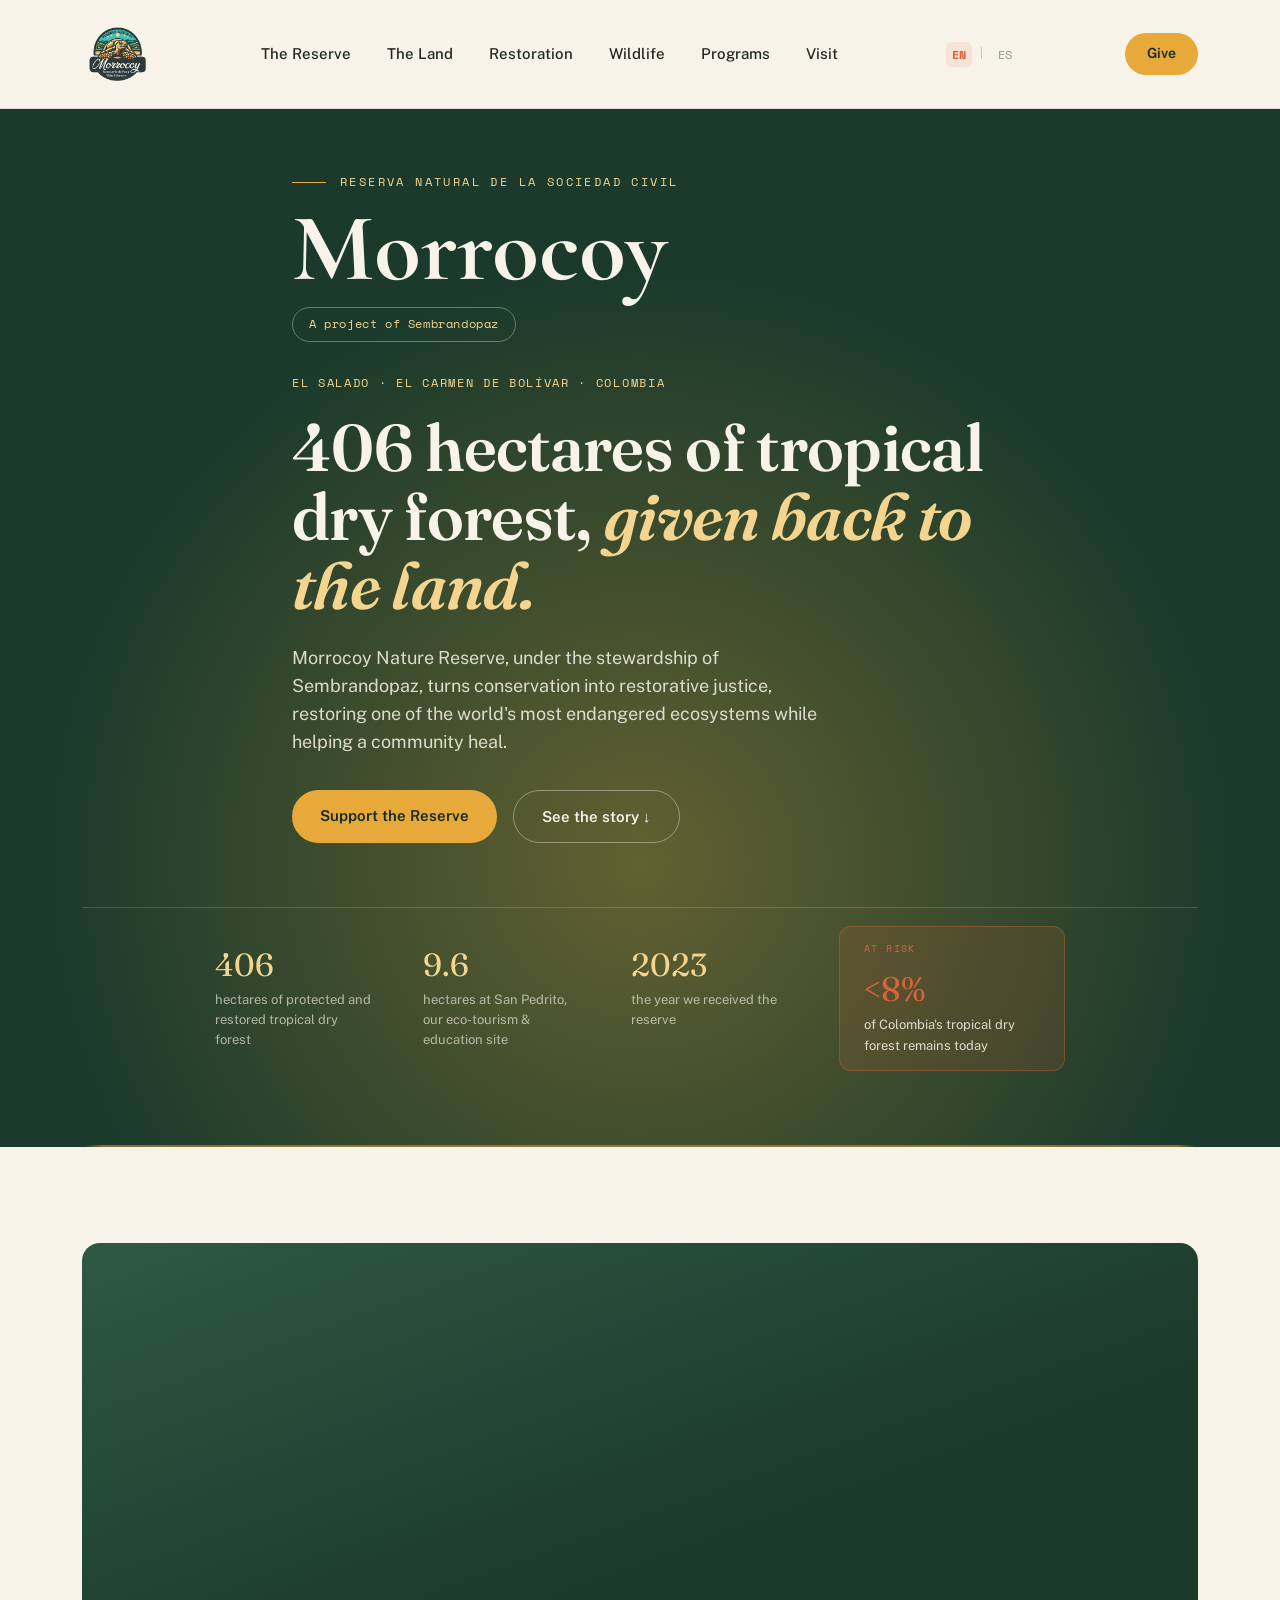
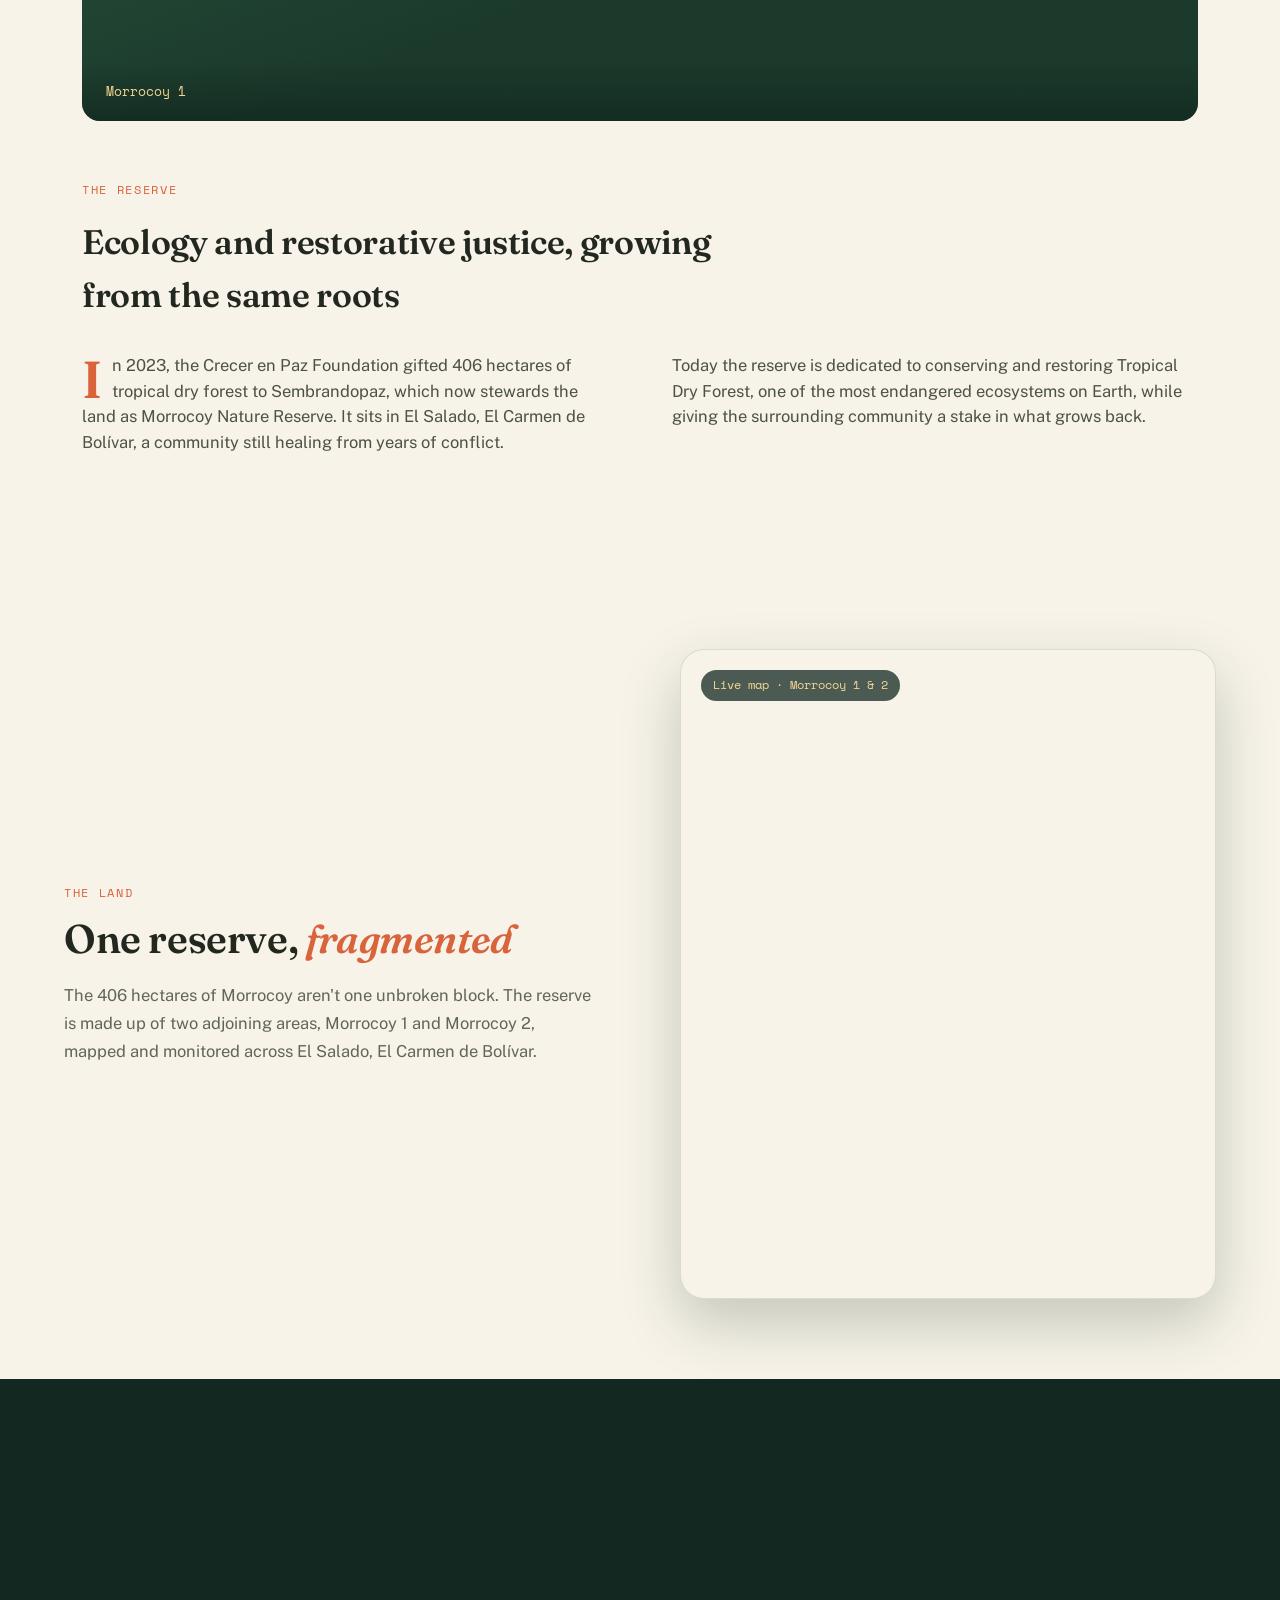
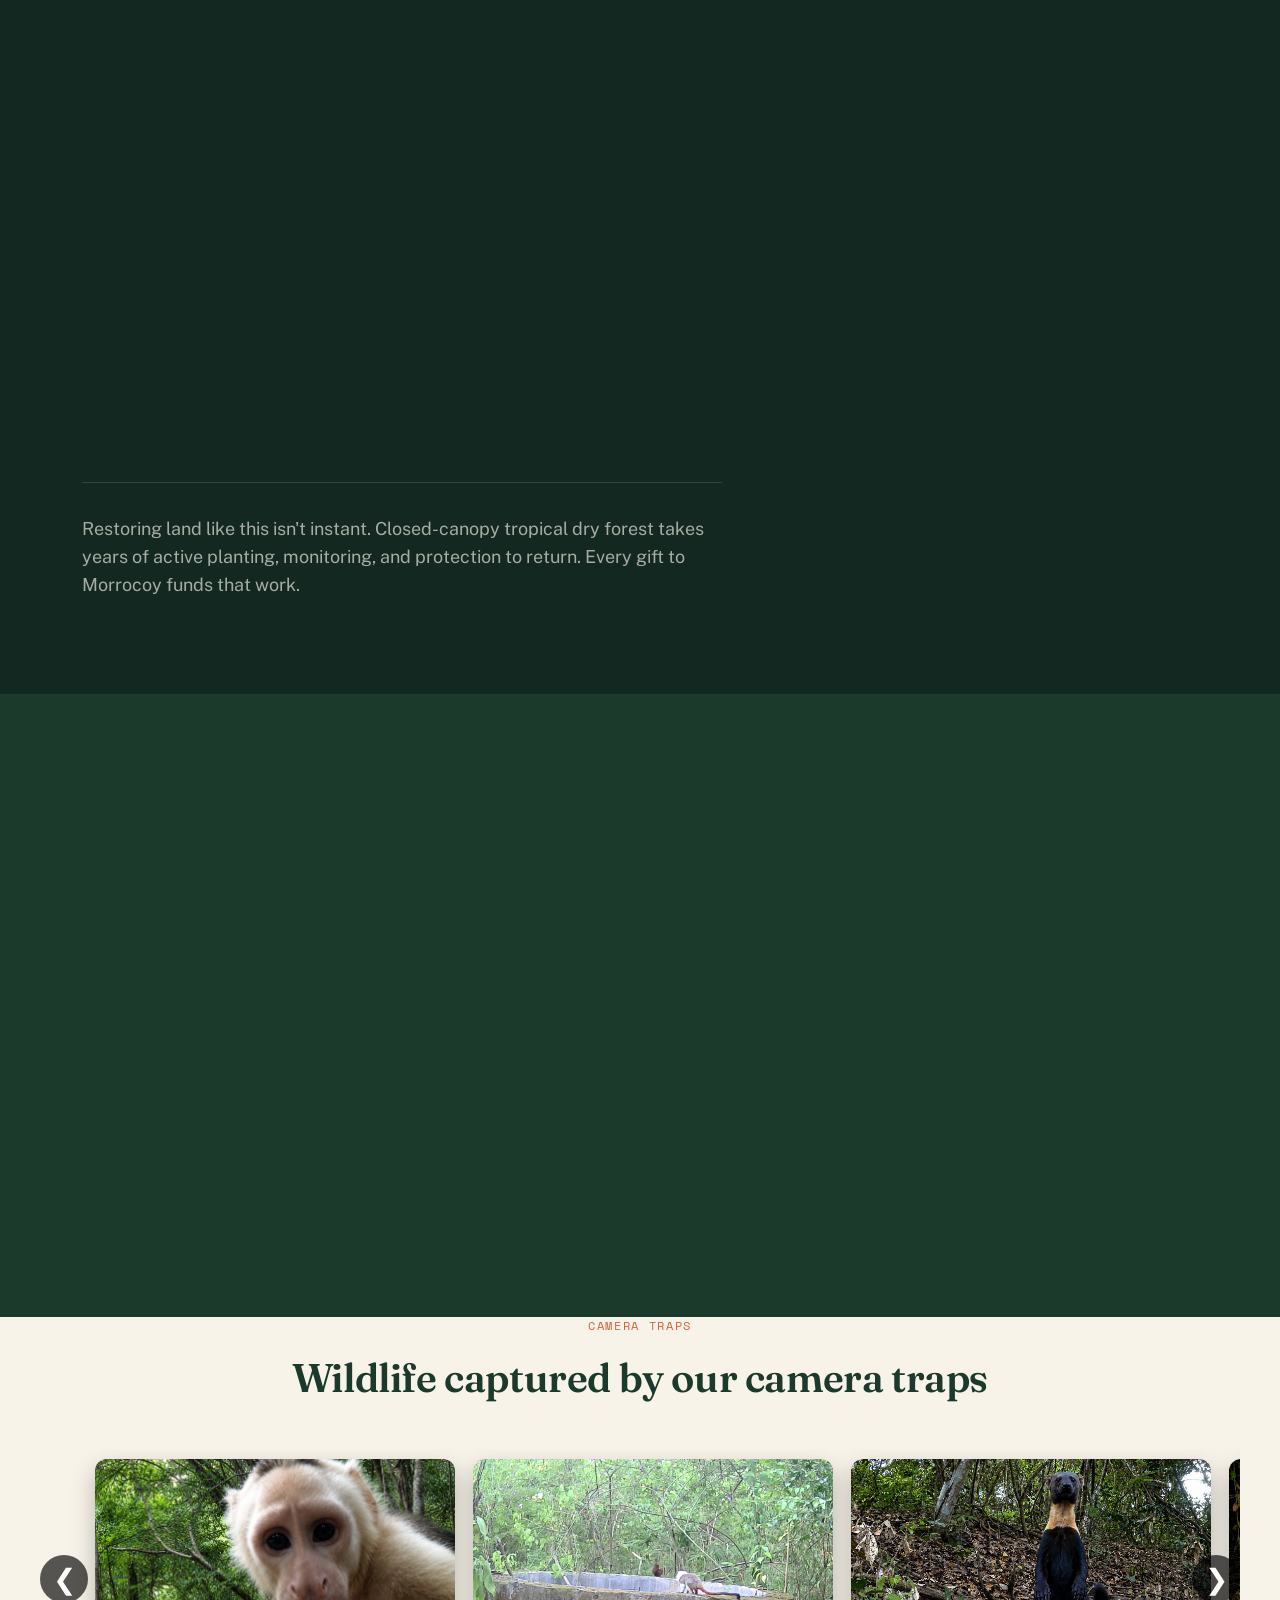
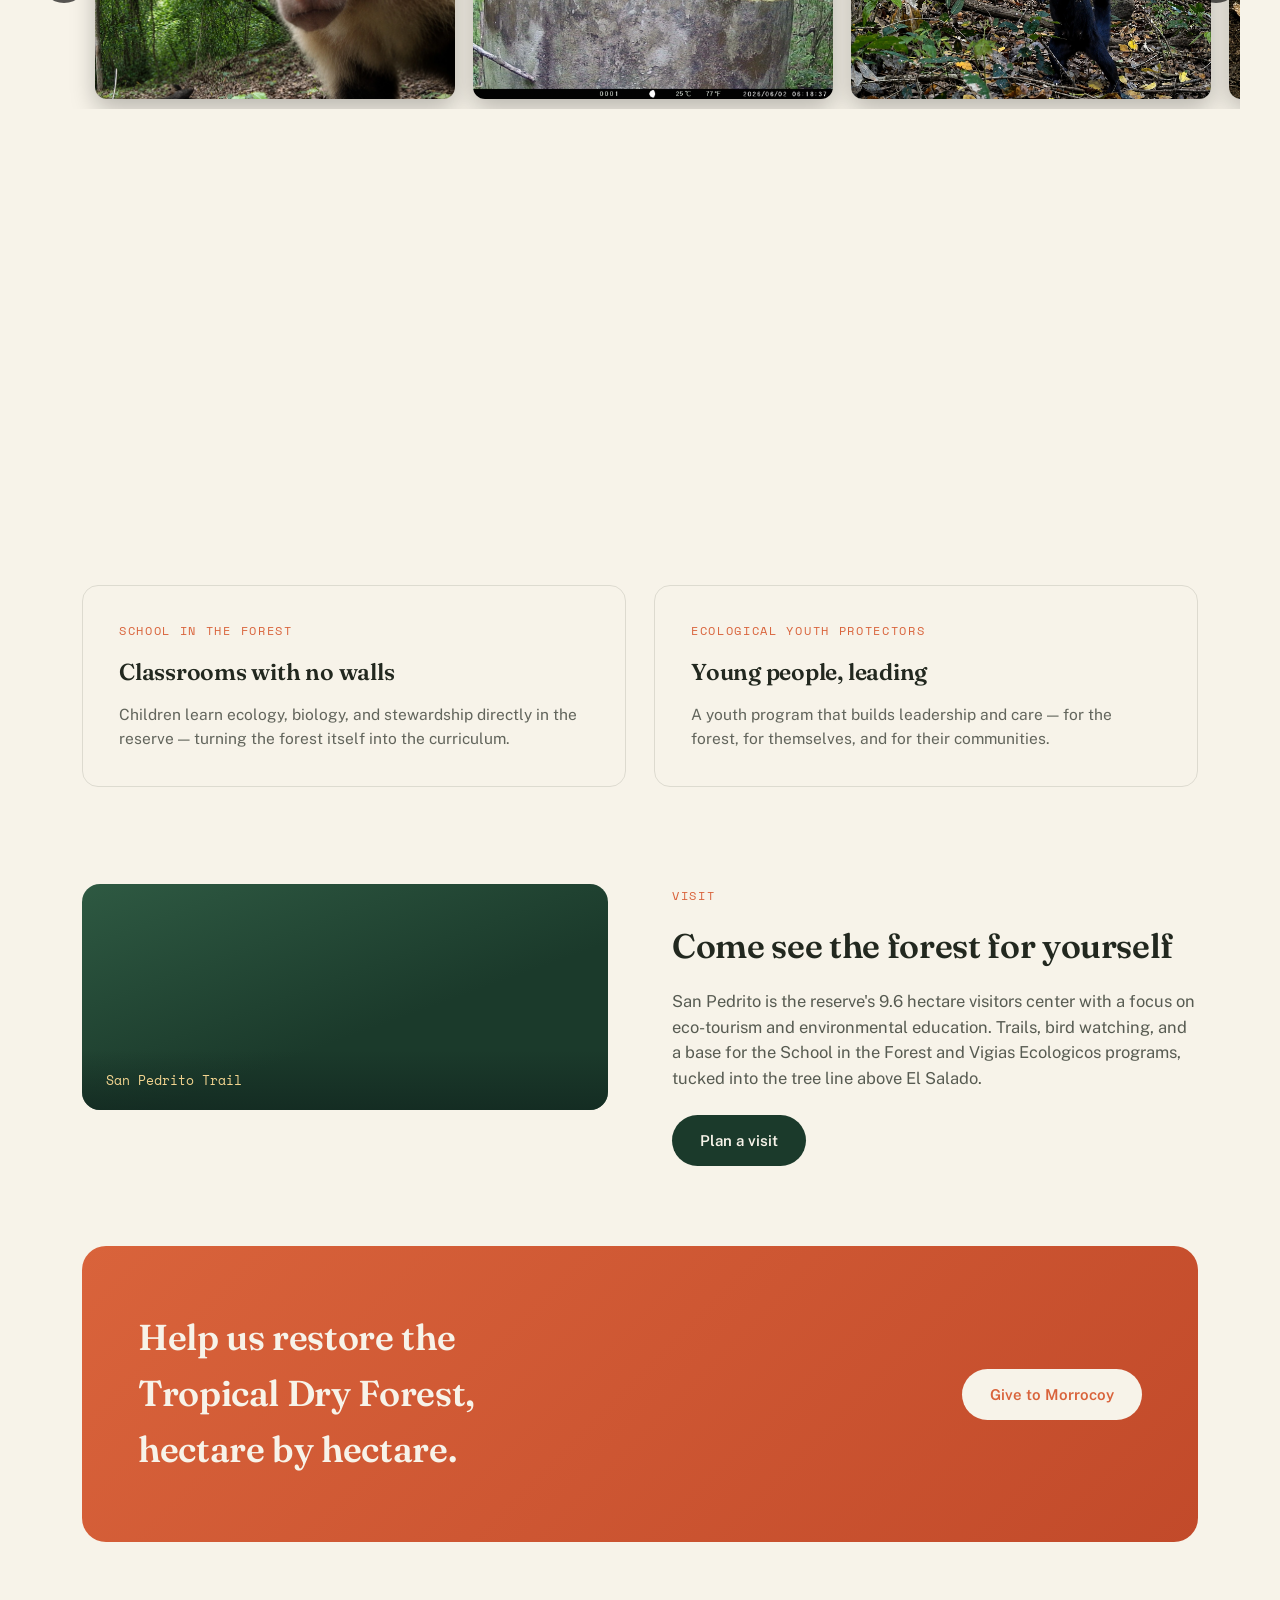
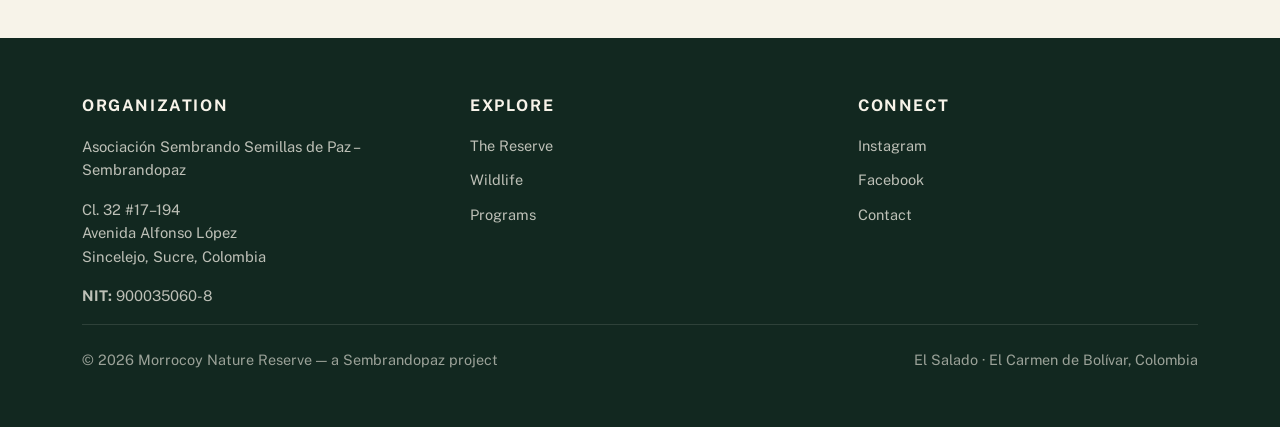
==== commit 2d45490c: "png logo" ====
--- a/index.html
+++ b/index.html
@@ -18,7 +18,7 @@
 <header>
 <nav>
     <a href="#" class="logo">
-    <img src="images/logos/cream_logo.webp" alt="Morrocoy Nature Reserve" data-i18n-alt="nav.logo_alt">
+    <img src="images/logos/cream_logo.png" alt="Morrocoy Nature Reserve" data-i18n-alt="nav.logo_alt">
 </a>
 
 <div class="nav-links">
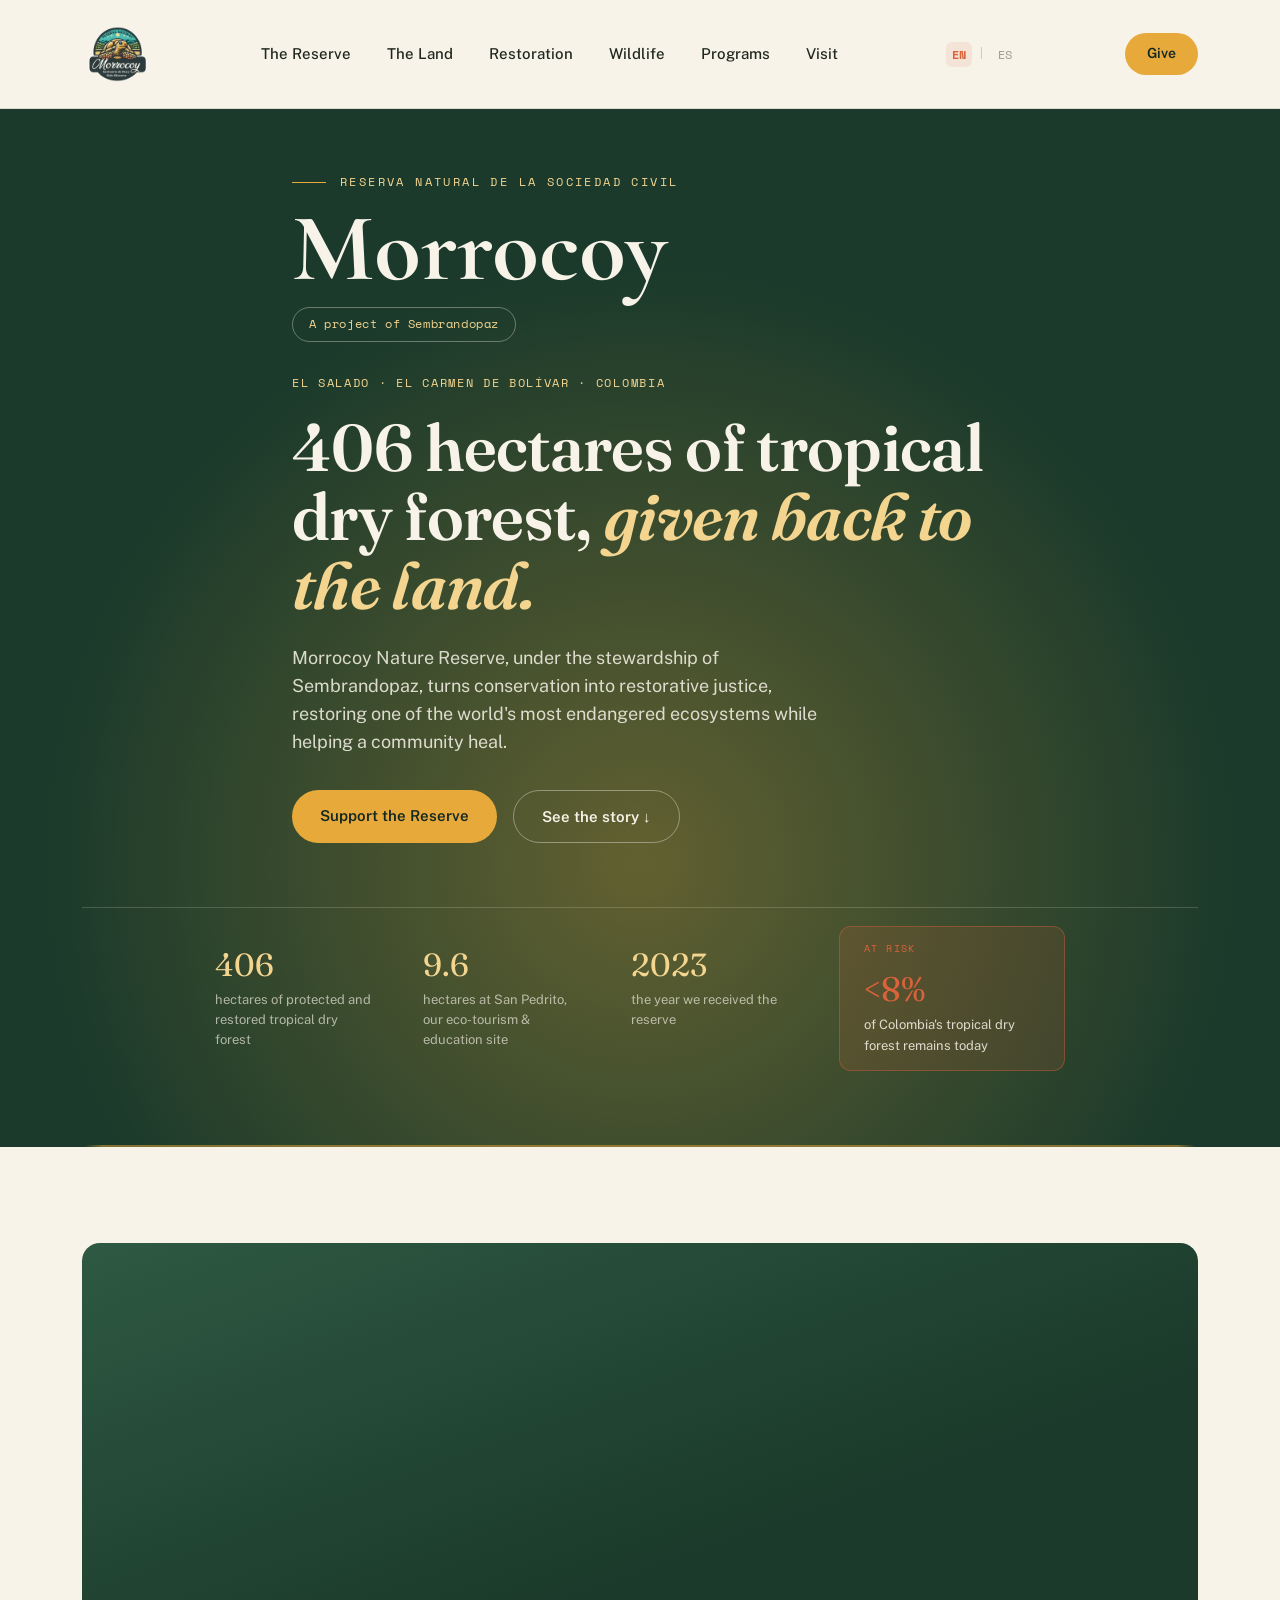
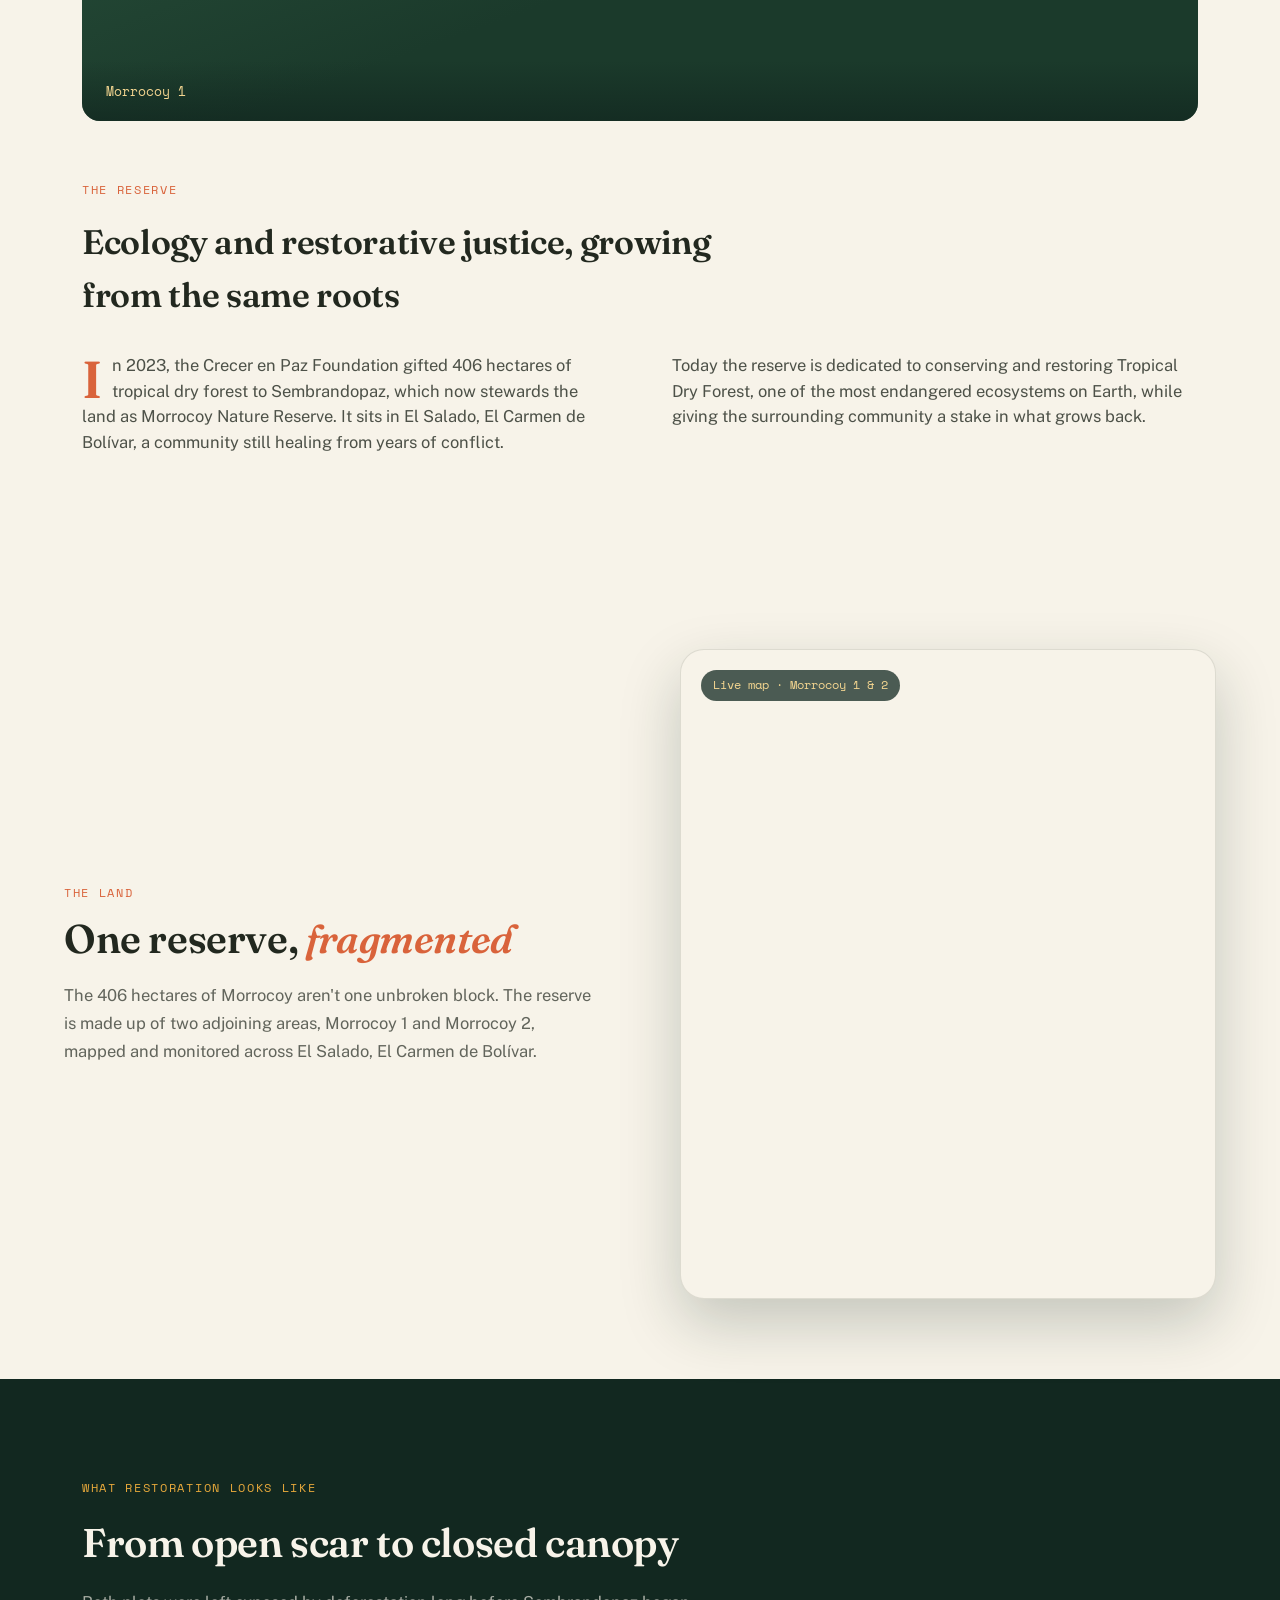
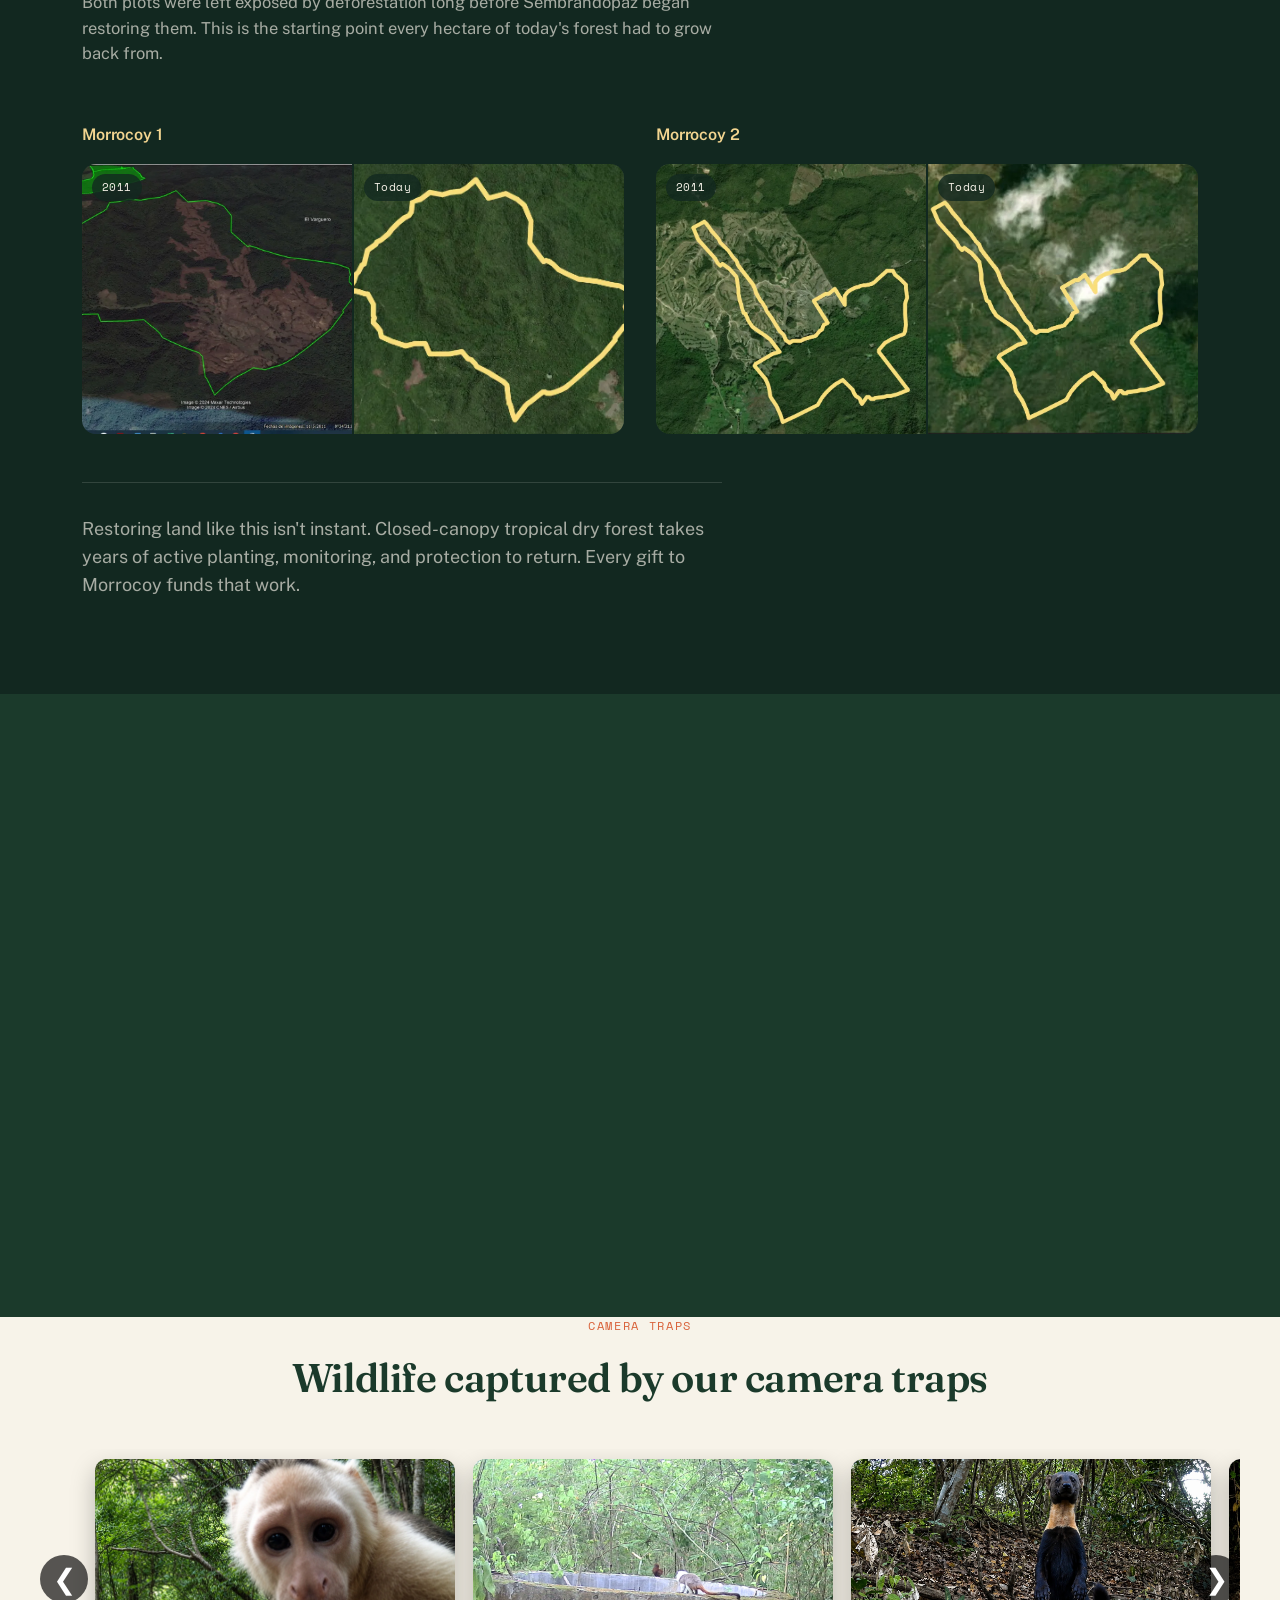
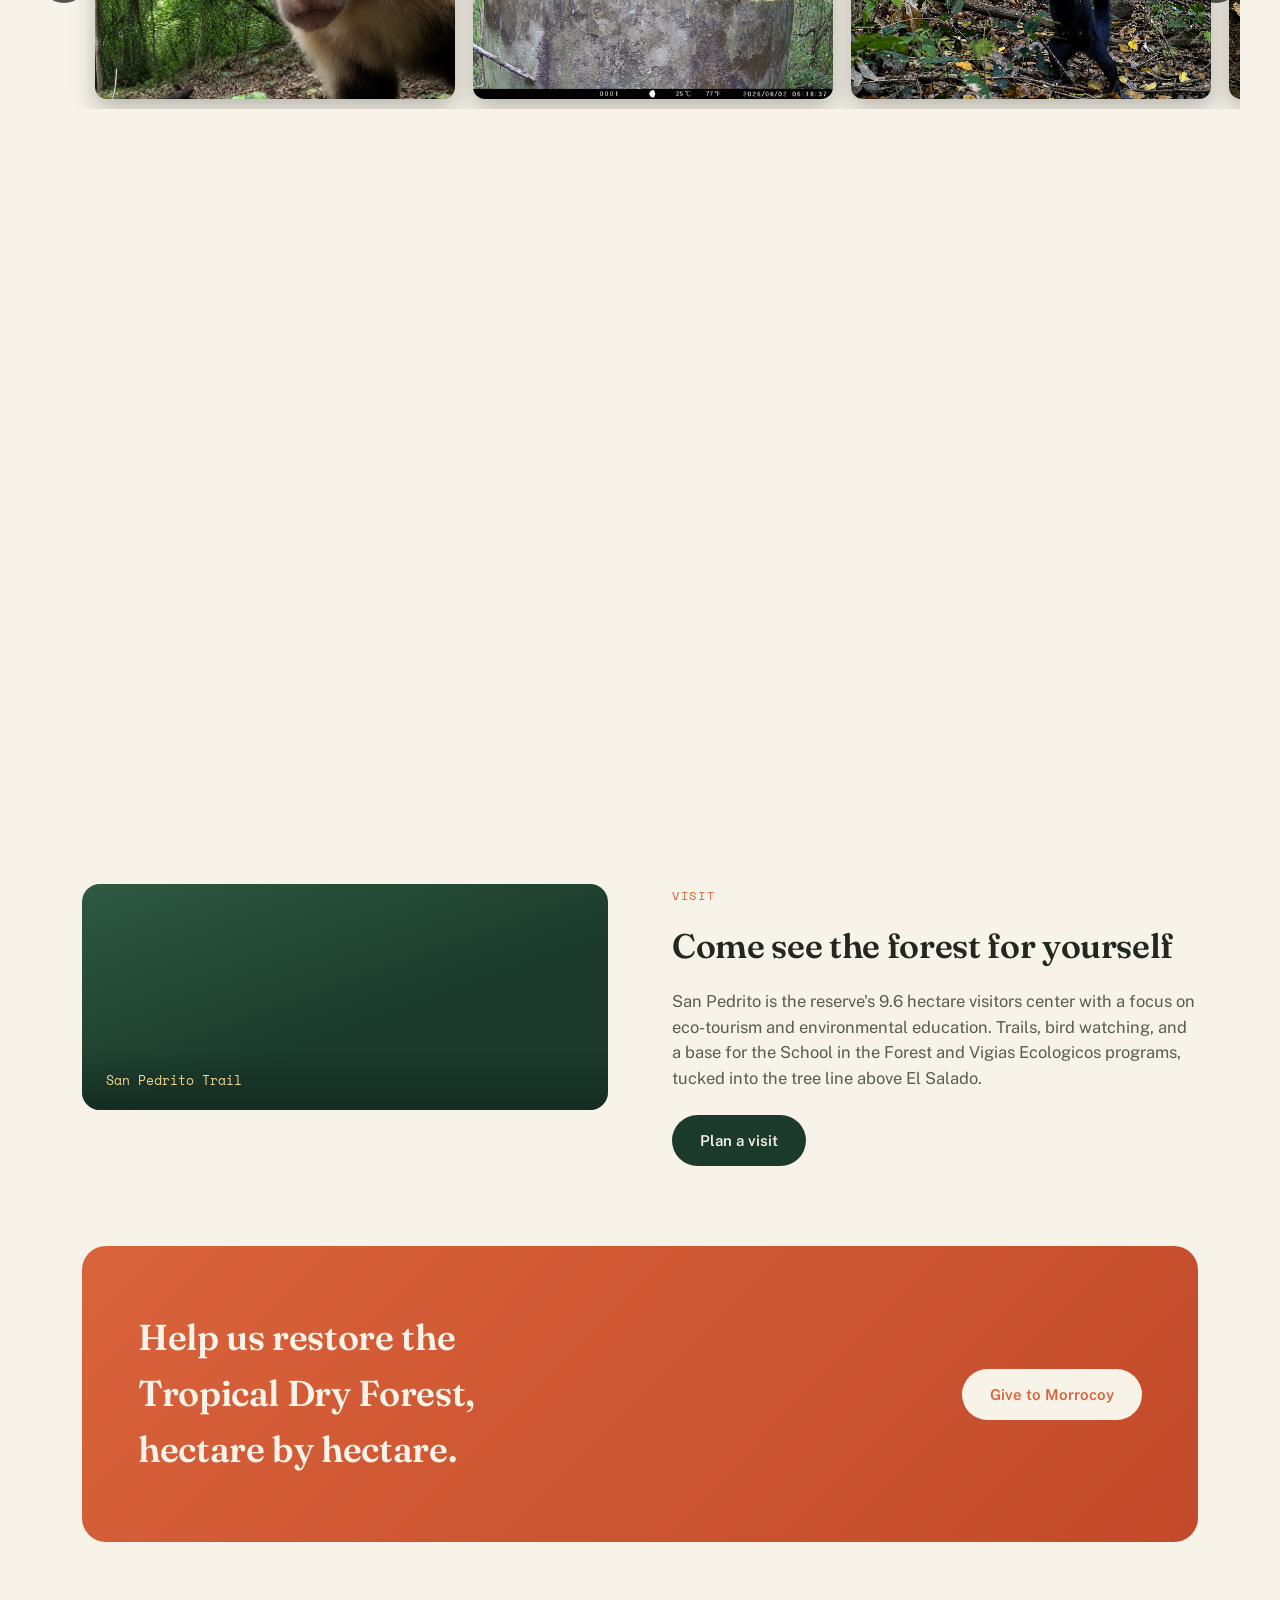
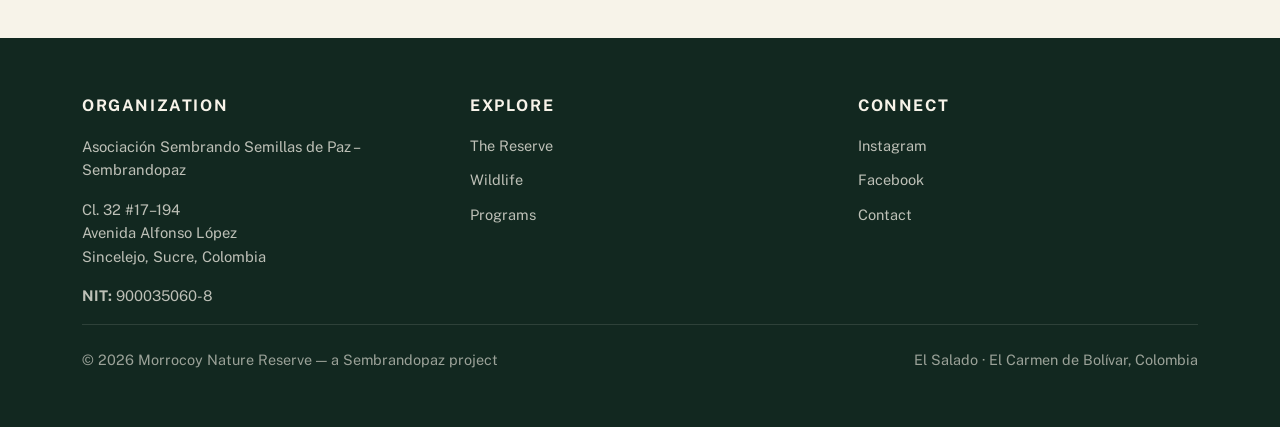
==== commit aed9954d: "png to webp9kb" ====
--- a/index.html
+++ b/index.html
@@ -18,7 +18,7 @@
 <header>
 <nav>
     <a href="#" class="logo">
-    <img src="images/logos/cream_logo.png" alt="Morrocoy Nature Reserve" data-i18n-alt="nav.logo_alt">
+    <img src="images/logos/cream_logo.webp" alt="Morrocoy Nature Reserve" data-i18n-alt="nav.logo_alt">
 </a>
 
 <div class="nav-links">
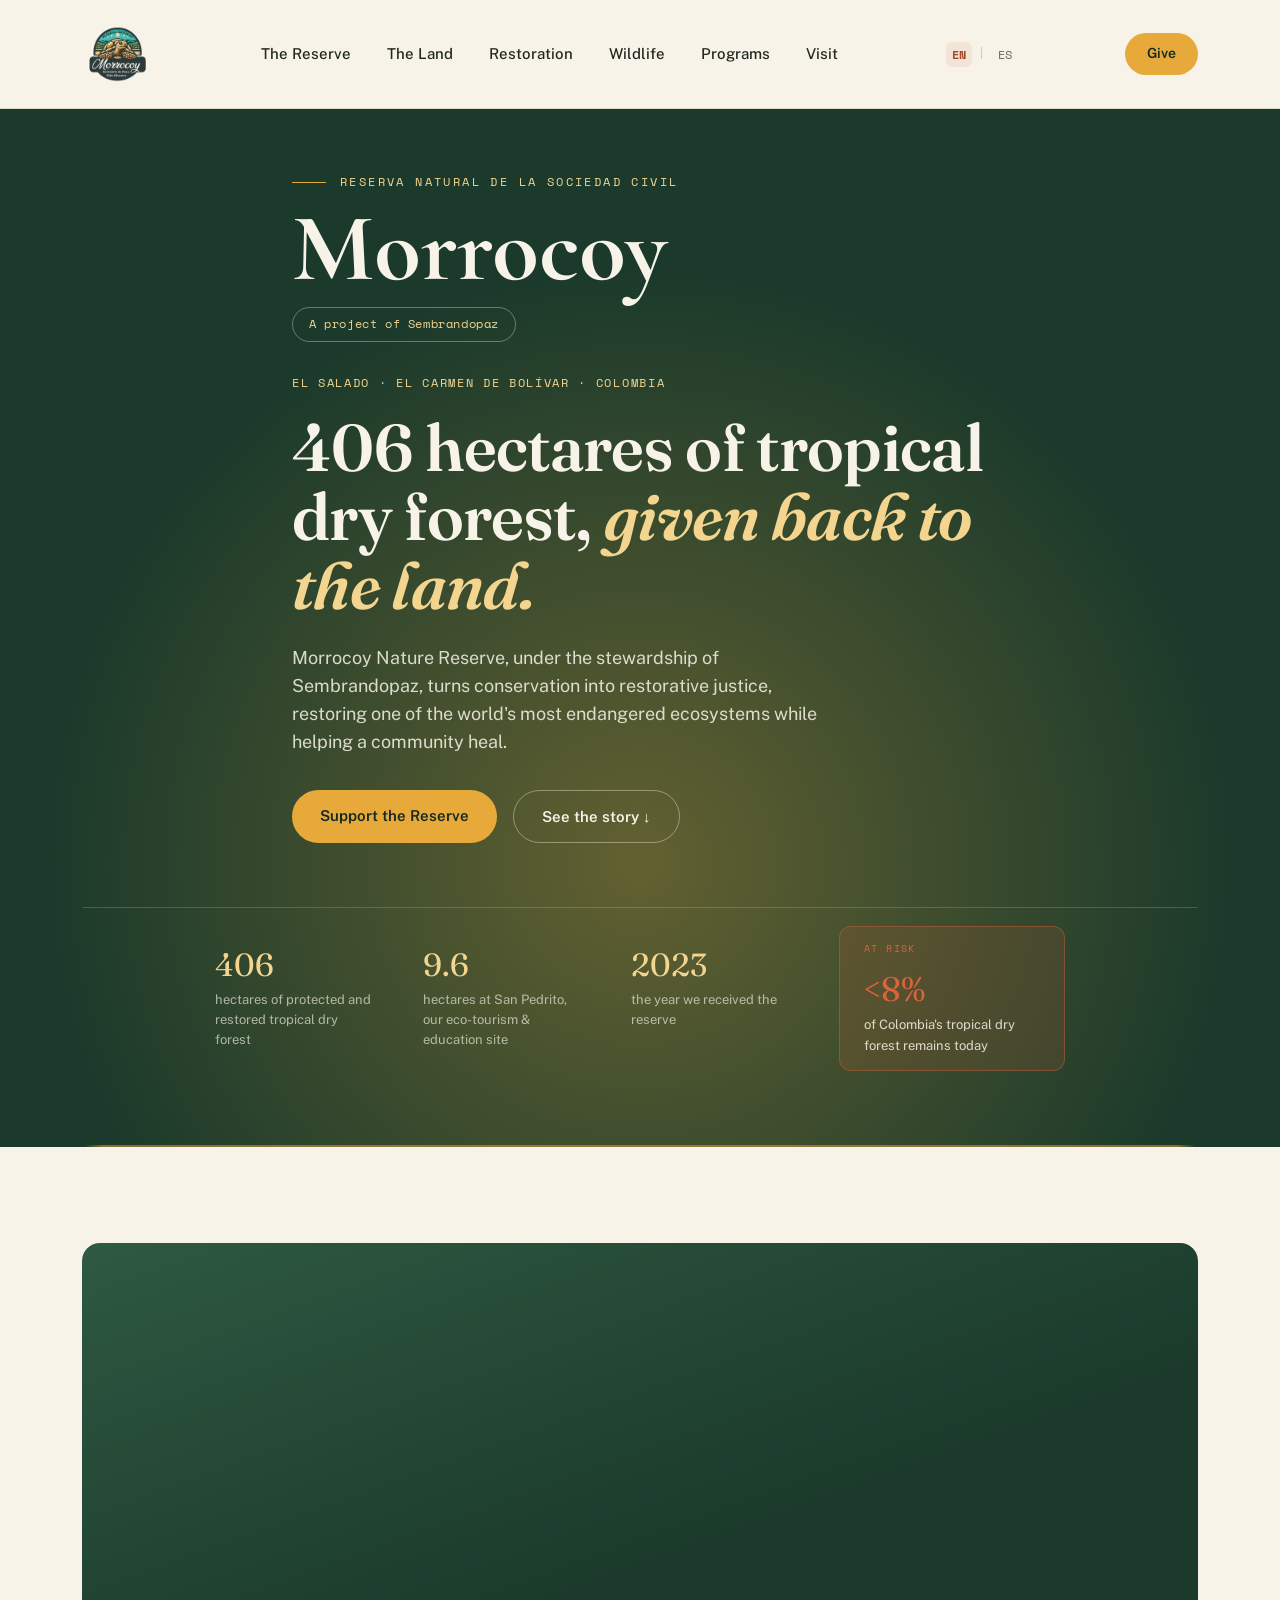
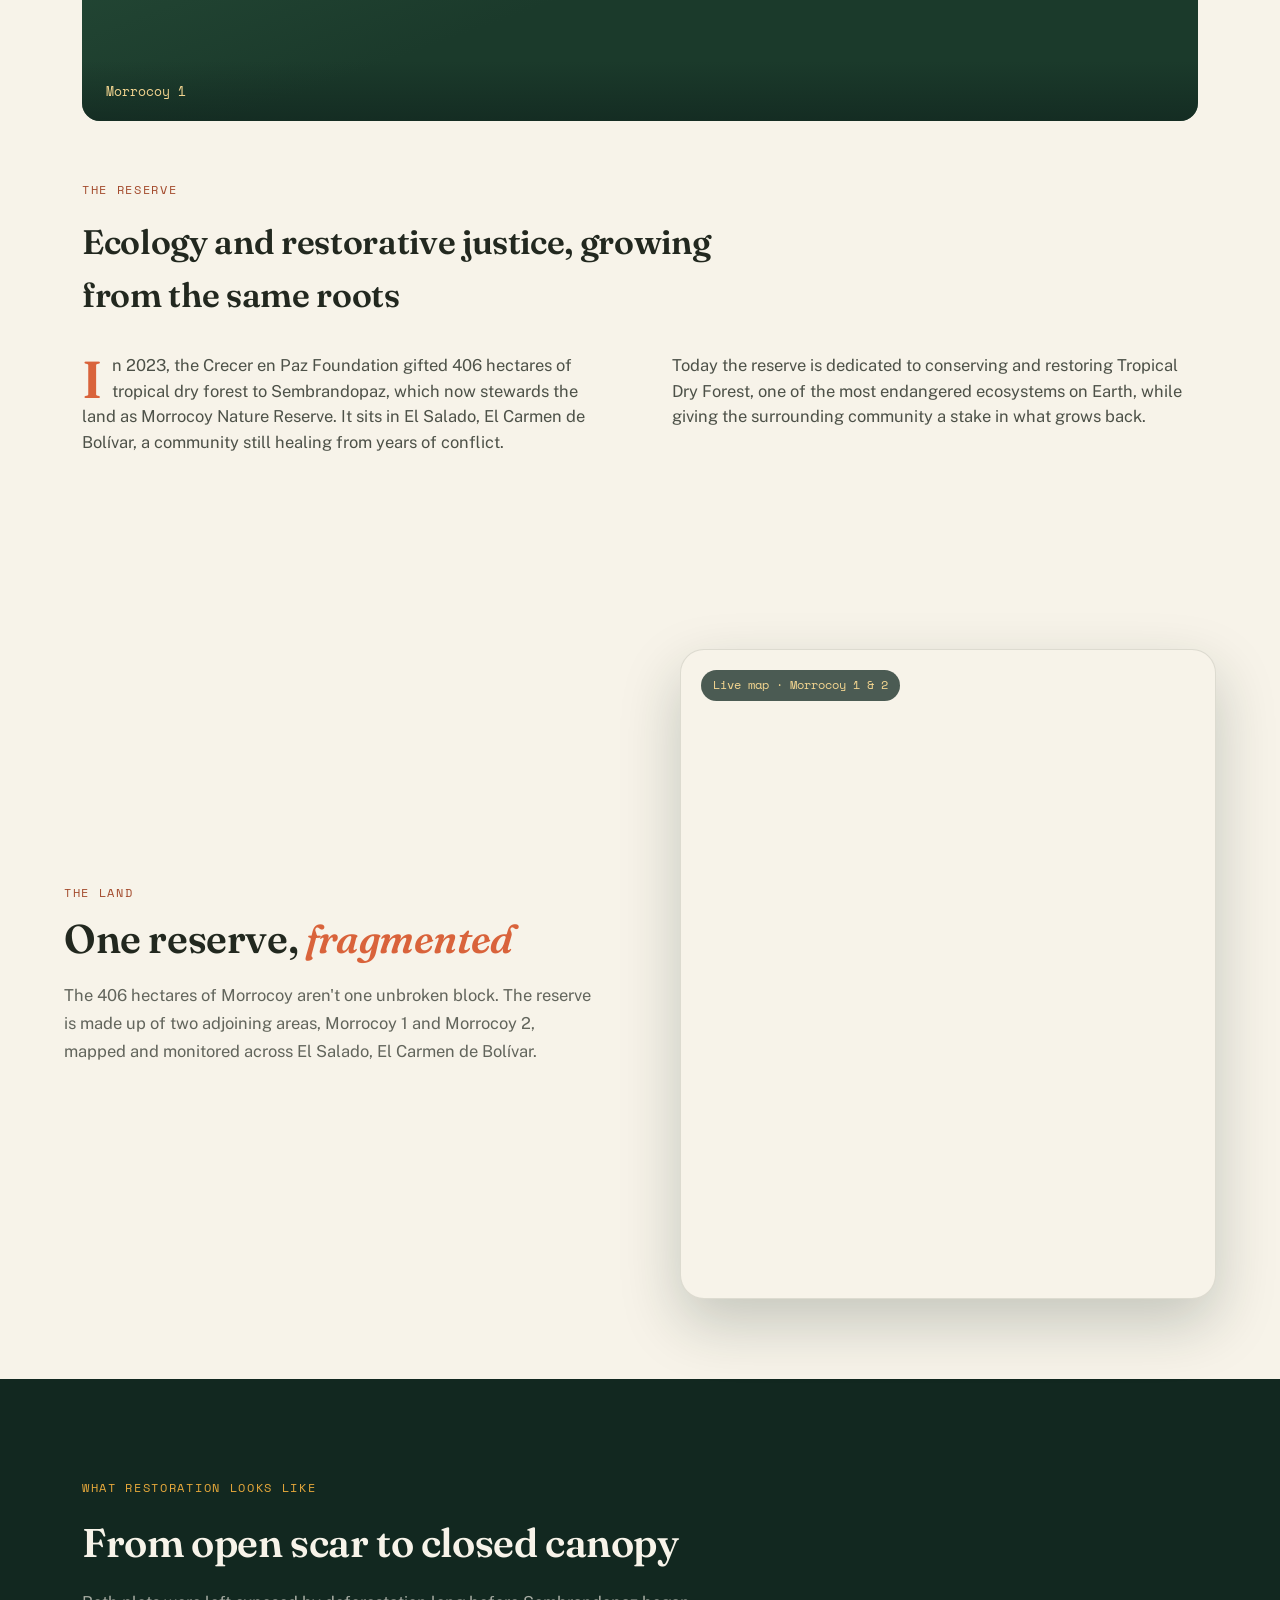
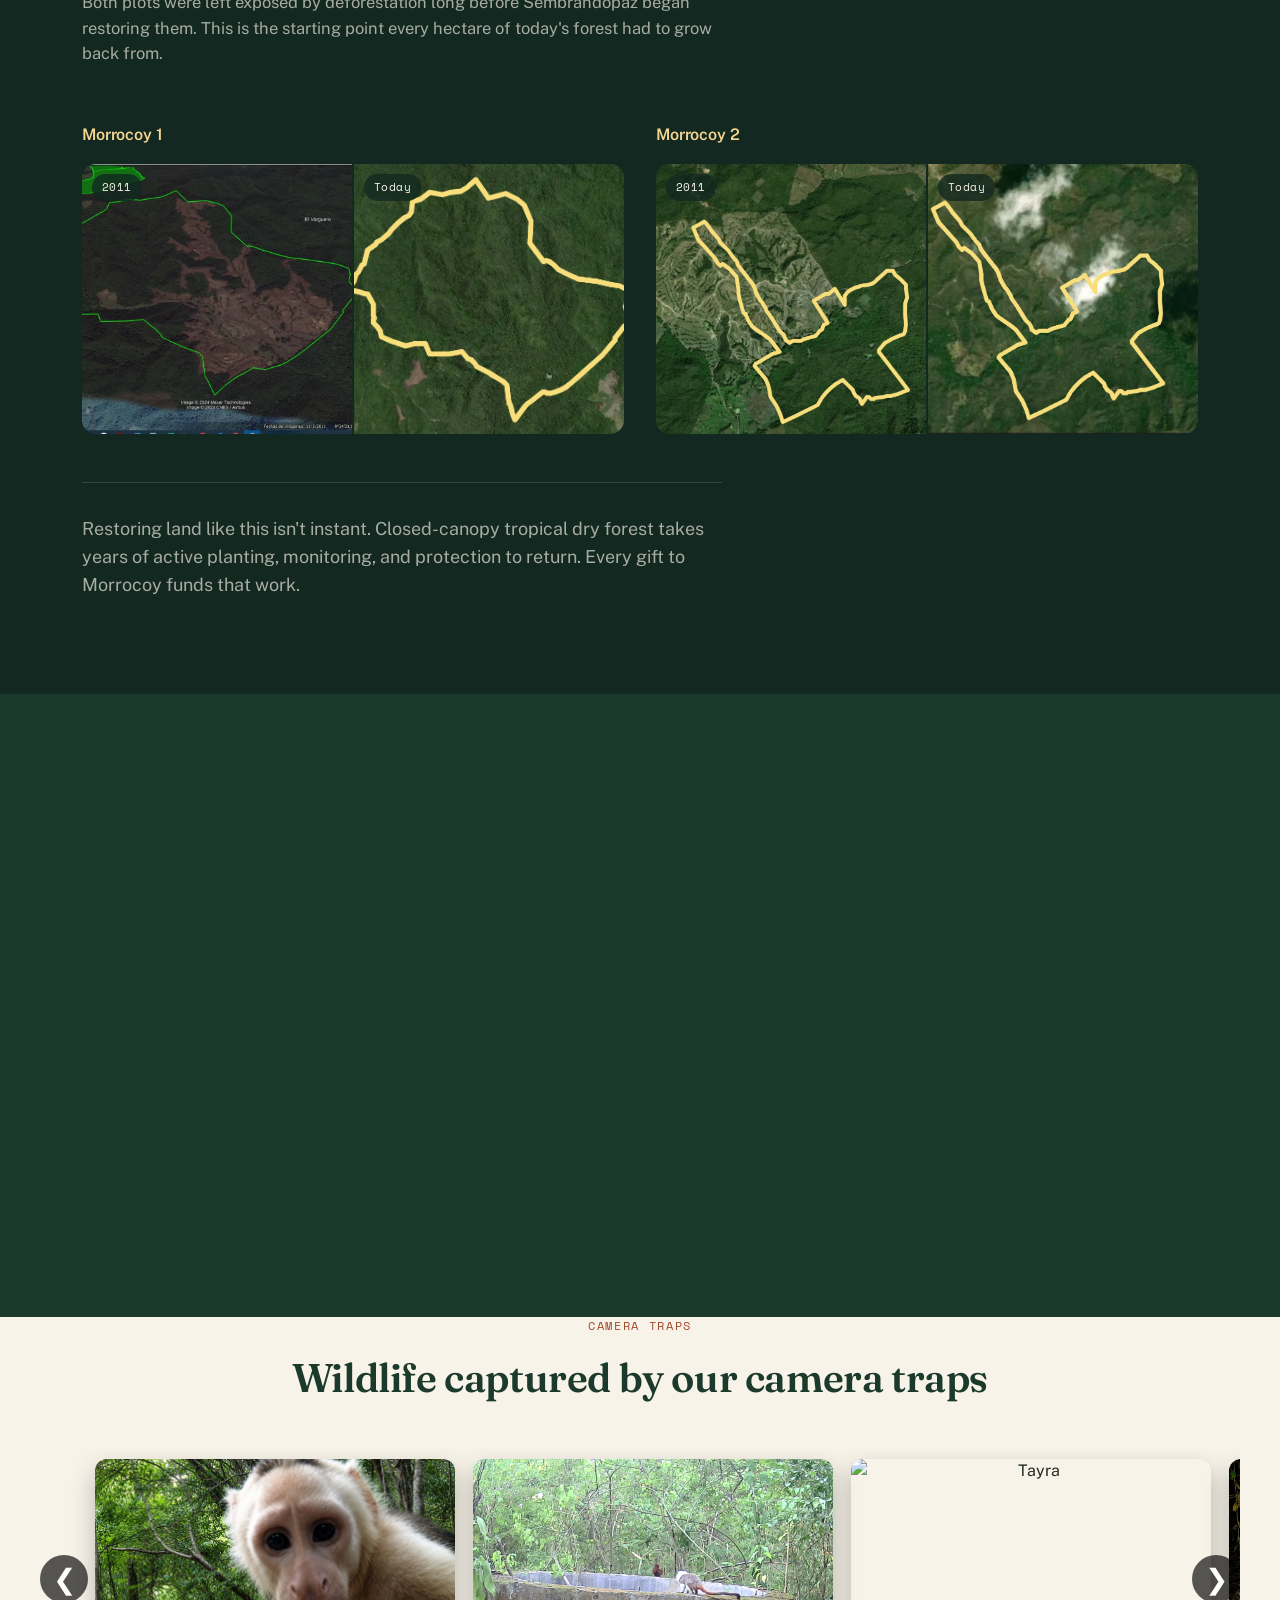
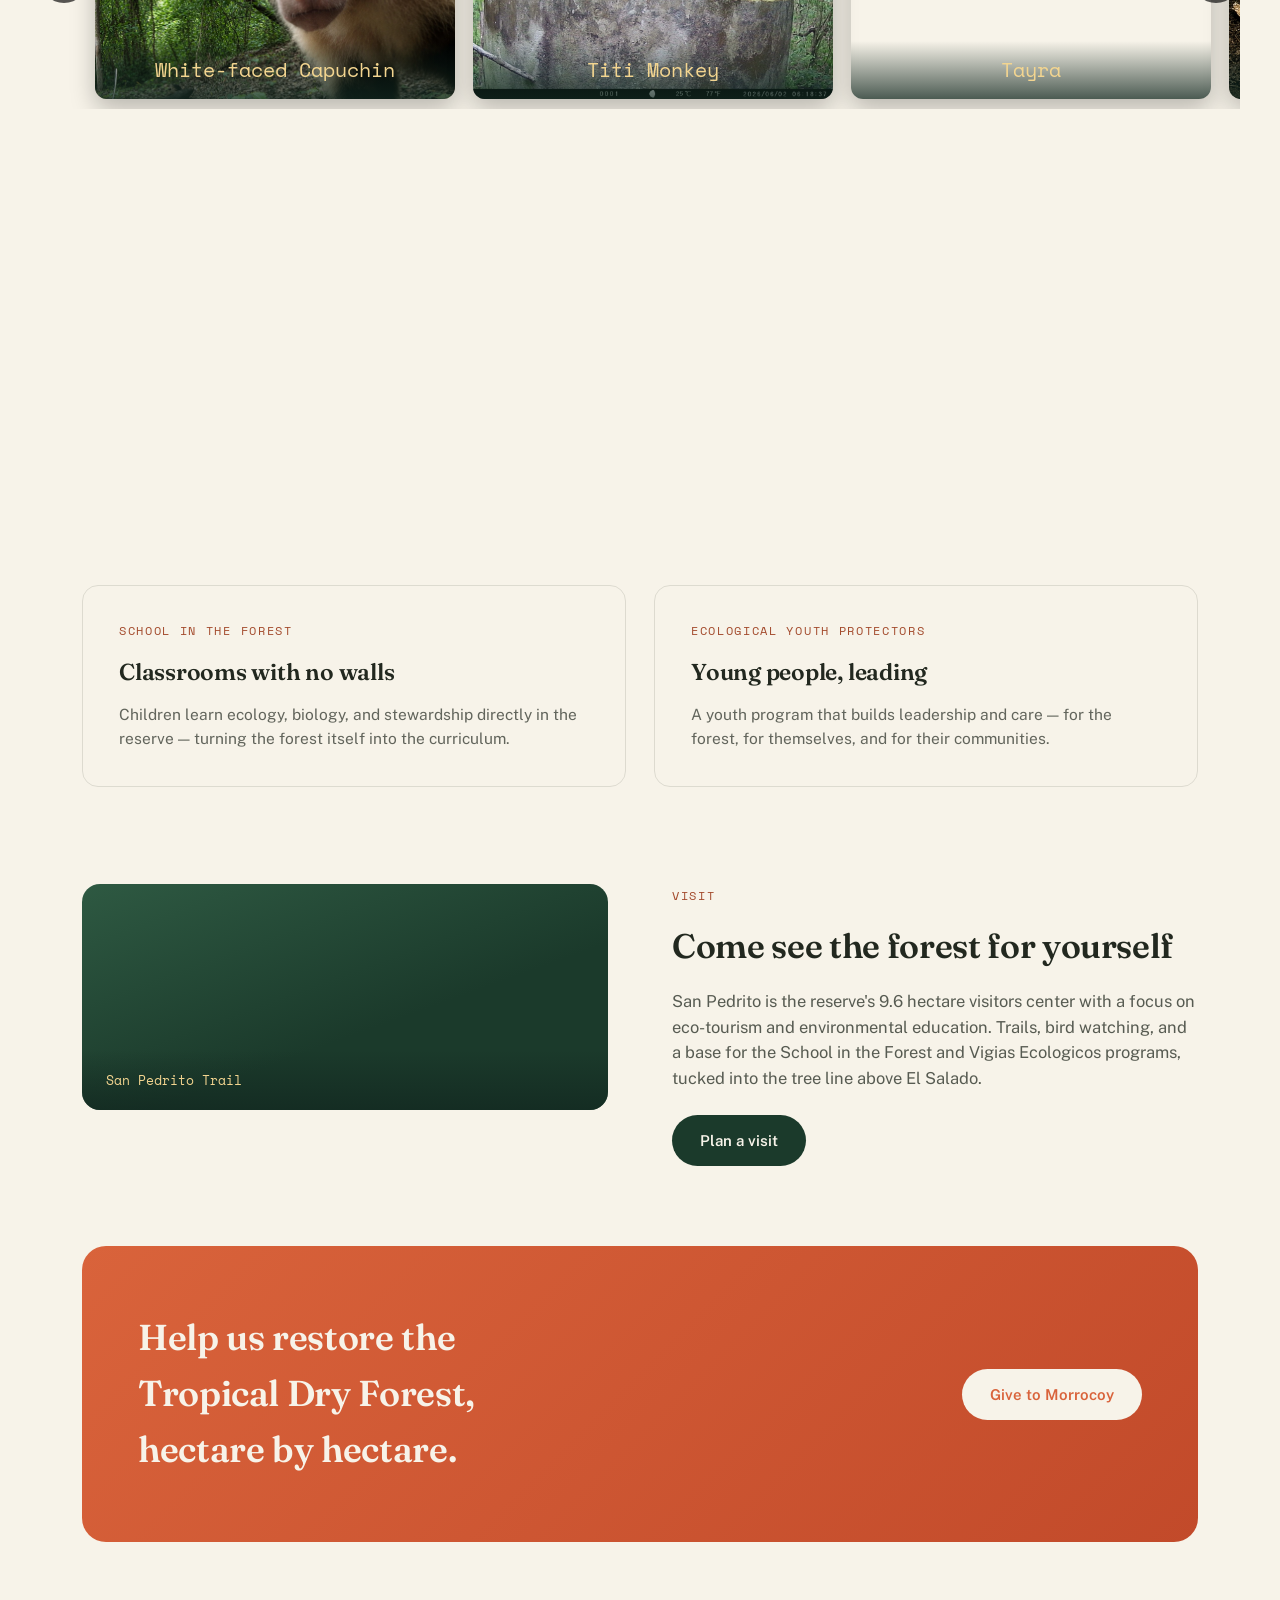
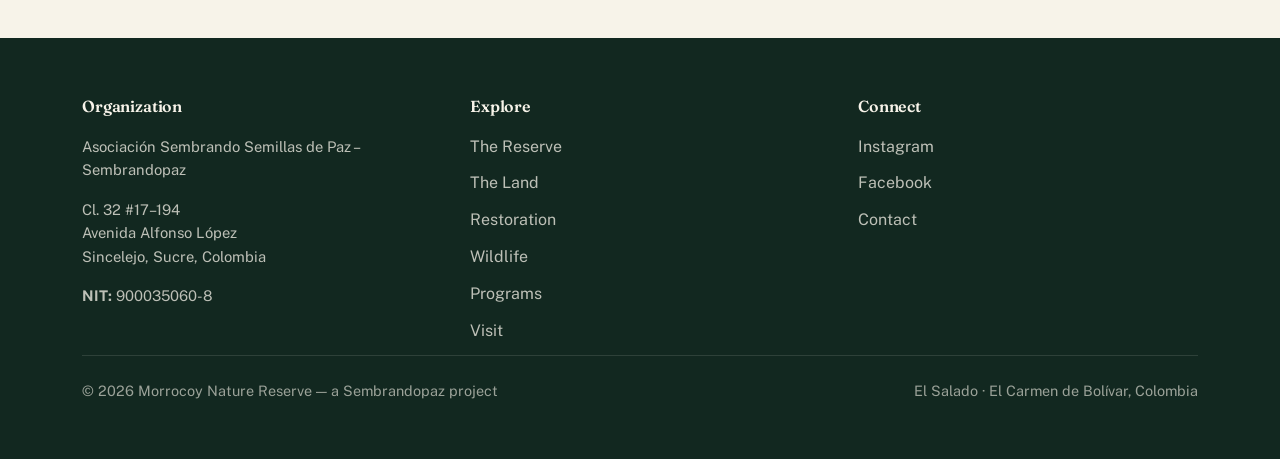
==== commit 4cc55476: "captions and minor optimizations" ====
--- a/index.html
+++ b/index.html
@@ -9,9 +9,16 @@
 <meta property="og:description" content="406 hectares of tropical dry forest, given back to the land." data-i18n-content="meta.og_description">
 <meta property="og:type" content="website">
 <link rel="preconnect" href="https://fonts.googleapis.com">
-<link href="https://fonts.googleapis.com/css2?family=Cormorant+Garamond:wght@600;700&family=Fraunces:opsz,wght@9..144,300;9..144,500;9..144,600&family=Public+Sans:wght@400;500;600&family=Space+Mono&display=swap" rel="stylesheet">
-<link rel="icon" type="image/png" href="/ReservaMorrocoyWebsite/favicon.png">
+<link rel="preconnect" href="https://fonts.gstatic.com" crossorigin>
+<link rel="preload" as="style" href="https://fonts.googleapis.com/css2?family=Cormorant+Garamond:wght@600;700&family=Fraunces:opsz,wght@9..144,300;9..144,500;9..144,600&family=Public+Sans:wght@400;500;600&family=Space+Mono&display=swap">
+<link rel="stylesheet" href="https://fonts.googleapis.com/css2?family=Cormorant+Garamond:wght@600;700&family=Fraunces:opsz,wght@9..144,300;9..144,500;9..144,600&family=Public+Sans:wght@400;500;600&family=Space+Mono&display=swap" media="print" onload="this.media='all'">
+<link rel="icon" type="image/png" href="/favicon.png">
+<link rel="preload" as="style" href="css/styles.css">
+<link rel="stylesheet" href="css/styles.css" media="print" onload="this.media='all'">
+<noscript>
+<link rel="stylesheet" href="https://fonts.googleapis.com/css2?family=Cormorant+Garamond:wght@600;700&family=Fraunces:opsz,wght@9..144,300;9..144,500;9..144,600&family=Public+Sans:wght@400;500;600&family=Space+Mono&display=swap">
 <link rel="stylesheet" href="css/styles.css">
+</noscript>
 </head>
 <body>
 
@@ -41,7 +48,7 @@
    data-i18n="nav.give">
     Give
 </a>
-    <button class="nav-toggle" aria-label="Menu" data-i18n-aria-label="nav.toggle_aria">☰</button>
+    <button class="nav-toggle" aria-label="Menu" data-i18n-aria-label="nav.toggle_aria" aria-expanded="false">☰</button>
   </nav>
 </header>
 
@@ -79,7 +86,7 @@
   <div class="wrap reveal">
     <div class="story-visual">
       <video autoplay muted loop playsinline>
-    <source src="videos/morrocoy_aerial.MP4" type="video/mp4">
+    <source src="videos/morrocoy_aerial.mp4" type="video/mp4">
     Your browser does not support the video tag.
 </video>
       <div class="caption" data-i18n="story.video_caption">
@@ -117,6 +124,7 @@
         <span class="tag" data-i18n="land.map_tag">Live map · Morrocoy 1 &amp; 2</span>
         <iframe
             src="https://www.google.com/maps/d/embed?mid=1yt9AgLiEyLYcNHQgIqP8ZNF7288WUbU&ehbc=2E312F&noprof=1"
+            title="Map of Morrocoy 1 and Morrocoy 2 reserve boundaries"
             loading="lazy"
             allowfullscreen
             referrerpolicy="no-referrer-when-downgrade">
@@ -202,38 +210,70 @@
 
     <div class="carousel">
 
-        <button class="carousel-btn prev">&#10094;</button>
+        <button class="carousel-btn prev" aria-label="Previous photo" data-i18n-aria-label="gallery.prev_aria">&#10094;</button>
 
         <div class="carousel-track">
-			
-			<img loading="lazy" src="images/camara_traps/capuchin_monkey.webp" alt="White-faced Capuchin" data-i18n-alt="gallery.alt_capuchin">
-            <img loading="lazy" src="images/camara_traps/titi_monkey.webp" alt="Titi Monkey" data-i18n-alt="gallery.alt_titi">
-			
-			<img loading="lazy" src="images/camara_traps/Tayra.webp" alt="Tayra" data-i18n-alt="gallery.alt_tayra">
-			<img loading="lazy" src="images/camara_traps/tigrillo.webp" alt="ocelot" data-i18n-alt="gallery.alt_ocelot">
-			<img loading="lazy" src="images/camara_traps/capped_heron.webp" alt="Capped Heron" data-i18n-alt="gallery.alt_heron">     
-			
-            <img loading="lazy" src="images/camara_traps/oso_palmero.webp" alt="Northern Tamandua" data-i18n-alt="gallery.alt_tamandua">
-			<img loading="lazy" src="images/camara_traps/armadillo.webp" alt="Armadillo" data-i18n-alt="gallery.alt_armadillo">
-            <img loading="lazy" src="images/camara_traps/roadside_hawk.webp" alt="Roadside Hawk" data-i18n-alt="gallery.alt_hawk">
-
-            <img loading="lazy" src="images/camara_traps/skunk.webp" alt="Skunk" data-i18n-alt="gallery.alt_skunk">
-            
-			<img loading="lazy" src="images/camara_traps/anteater.webp" alt="Giant Anteater" data-i18n-alt="gallery.alt_anteater">
-       
-            <img loading="lazy" src="images/camara_traps/tigrillo_night.webp" alt="ocelot at Night" data-i18n-alt="gallery.alt_ocelot_night">
-
-            
-
-            <img loading="lazy" src="images/camara_traps/toucan.webp" alt="Toucan" data-i18n-alt="gallery.alt_toucan">
-
-            <img loading="lazy" src="images/camara_traps/wildboar.webp" alt="Wild Boar" data-i18n-alt="gallery.alt_boar">
-
-            <img loading="lazy" src="images/camara_traps/yaguarundi.webp" alt="Jaguarundi" data-i18n-alt="gallery.alt_jaguarundi">
+
+            <div class="carousel-frame">
+                <img loading="lazy" src="images/camara_traps/capuchin_monkey.webp" alt="White-faced Capuchin" data-i18n-alt="gallery.alt_capuchin">
+                <span class="caption" data-i18n="gallery.alt_capuchin">White-faced Capuchin</span>
+            </div>
+            <div class="carousel-frame">
+                <img loading="lazy" src="images/camara_traps/titi_monkey.webp" alt="Titi Monkey" data-i18n-alt="gallery.alt_titi">
+                <span class="caption" data-i18n="gallery.alt_titi">Titi Monkey</span>
+            </div>
+            <div class="carousel-frame">
+                <img loading="lazy" src="images/camara_traps/tayra.webp" alt="Tayra" data-i18n-alt="gallery.alt_tayra">
+                <span class="caption" data-i18n="gallery.alt_tayra">Tayra</span>
+            </div>
+            <div class="carousel-frame">
+                <img loading="lazy" src="images/camara_traps/ocelot.webp" alt="Ocelot" data-i18n-alt="gallery.alt_ocelot">
+                <span class="caption" data-i18n="gallery.alt_ocelot">Ocelot</span>
+            </div>
+            <div class="carousel-frame">
+                <img loading="lazy" src="images/camara_traps/capped_heron.webp" alt="Capped Heron" data-i18n-alt="gallery.alt_heron">
+                <span class="caption" data-i18n="gallery.alt_heron">Capped Heron</span>
+            </div>
+            <div class="carousel-frame">
+                <img loading="lazy" src="images/camara_traps/giant_anteater.webp" alt="Giant Anteater" data-i18n-alt="gallery.alt_anteater">
+                <span class="caption" data-i18n="gallery.alt_anteater">Anteater</span>
+            </div>
+            <div class="carousel-frame">
+                <img loading="lazy" src="images/camara_traps/armadillo.webp" alt="Armadillo" data-i18n-alt="gallery.alt_armadillo">
+                <span class="caption" data-i18n="gallery.alt_armadillo">Armadillo</span>
+            </div>
+            <div class="carousel-frame">
+                <img loading="lazy" src="images/camara_traps/roadside_hawk.webp" alt="Roadside Hawk" data-i18n-alt="gallery.alt_hawk">
+                <span class="caption" data-i18n="gallery.alt_hawk">Roadside Hawk</span>
+            </div>
+            <div class="carousel-frame">
+                <img loading="lazy" src="images/camara_traps/skunk.webp" alt="Skunk" data-i18n-alt="gallery.alt_skunk">
+                <span class="caption" data-i18n="gallery.alt_skunk">Skunk</span>
+            </div>
+            <div class="carousel-frame">
+                <img loading="lazy" src="images/camara_traps/mexican_anteater.webp" alt="Mexican Anteater" data-i18n-alt="gallery.alt_mexican_anteater">
+                <span class="caption" data-i18n="gallery.alt_mexican_anteater">Mexican Anteater</span>
+            </div>
+            <div class="carousel-frame">
+                <img loading="lazy" src="images/camara_traps/ocelot_night.webp" alt="Ocelot at Night" data-i18n-alt="gallery.alt_ocelot_night">
+                <span class="caption" data-i18n="gallery.alt_ocelot_night">Ocelot at Night</span>
+            </div>
+            <div class="carousel-frame">
+                <img loading="lazy" src="images/camara_traps/toucan.webp" alt="Toucan" data-i18n-alt="gallery.alt_toucan">
+                <span class="caption" data-i18n="gallery.alt_toucan">Toucan</span>
+            </div>
+            <div class="carousel-frame">
+                <img loading="lazy" src="images/camara_traps/peccary.webp" alt="Peccary" data-i18n-alt="gallery.alt_peccary">
+                <span class="caption" data-i18n="gallery.alt_peccary">Peccary</span>
+            </div>
+            <div class="carousel-frame">
+                <img loading="lazy" src="images/camara_traps/yaguarundi.webp" alt="Jaguarundi" data-i18n-alt="gallery.alt_jaguarundi">
+                <span class="caption" data-i18n="gallery.alt_jaguarundi">Jaguarundi</span>
+            </div>
 
         </div>
 
-        <button class="carousel-btn next">&#10095;</button>
+        <button class="carousel-btn next" aria-label="Next photo" data-i18n-aria-label="gallery.next_aria">&#10095;</button>
 
     </div>
 </section>
@@ -264,7 +304,7 @@
     <div class="visit-split reveal">
      <div class="story-visual">
   <video autoplay muted loop playsinline>
-    <source src="videos/pond_walk.MP4" type="video/mp4">
+    <source src="videos/pond_walk.mp4" type="video/mp4">
     Your browser does not support the video tag.
   </video>
 
@@ -302,7 +342,7 @@
 
                 <div>
 
-                    <h4 data-i18n="footer.org_heading">Organization</h4>
+                    <h3 data-i18n="footer.org_heading">Organization</h3>
 
                     <p data-i18n="footer.org_name">
                         Asociación Sembrando Semillas de Paz – Sembrandopaz
@@ -321,16 +361,19 @@
                 </div>
 
 			   <div>
-                    <h4 data-i18n="footer.explore_heading">Explore</h4>
+                    <h3 data-i18n="footer.explore_heading">Explore</h3>
 
                     <a href="#story" data-i18n="footer.explore_reserve">The Reserve</a>
+                    <a href="#land" data-i18n="footer.explore_land">The Land</a>
+                    <a href="#restoration" data-i18n="footer.explore_restoration">Restoration</a>
                     <a href="#wildlife" data-i18n="footer.explore_wildlife">Wildlife</a>
                     <a href="#programs" data-i18n="footer.explore_programs">Programs</a>
+                    <a href="#visit" data-i18n="footer.explore_visit">Visit</a>
                 </div>
 
                 <!-- Connect -->
                 <div>
-                    <h4 data-i18n="footer.connect_heading">Connect</h4>
+                    <h3 data-i18n="footer.connect_heading">Connect</h3>
 
                     <a href="https://www.instagram.com/reserva_morrocoy"
                        target="_blank"
@@ -366,4 +409,4 @@
 <script src="js/translations.js"></script>
 <script src="js/script.js" defer></script>
 </body>
-</html>
+</html>
--- a/css/styles.css
+++ b/css/styles.css
@@ -3,9 +3,11 @@
     --canopy-deep:#122820;
     --sun:#E8A93B;
     --sun-soft:#F3D590;
+    --gold-hover:#E8C878;
     --paper:#F7F3E9;
     --ink:#22281F;
     --ember:#D9633B;
+    --ember-dark:#A34A2C;
     --line: rgba(34,40,31,0.12);
     --max: 1180px;
   }
@@ -27,7 +29,7 @@
     font-size:12px;
     letter-spacing:0.14em;
     text-transform:uppercase;
-    color:var(--ember);
+    color:var(--ember-dark);
   }
 
   /* ---------- NAV ---------- */
@@ -69,11 +71,11 @@
   .lang-btn{
     background:none; border:none; cursor:pointer;
     padding:4px 6px; border-radius:6px;
-    color:rgba(34,40,31,0.45); font-family:inherit; font-size:inherit;
+    color:rgba(34,40,31,0.7); font-family:inherit; font-size:inherit;
     transition:color .2s ease, background .2s ease;
   }
   .lang-btn:hover{color:var(--ink);}
-  .lang-btn.active{color:var(--ember); font-weight:700; background:rgba(217,99,59,0.1);}
+  .lang-btn.active{color:var(--ember-dark); font-weight:700; background:rgba(217,99,59,0.1);}
   .lang-sep{color:rgba(34,40,31,0.25); font-size:11px;}
 
   /* ---------- HERO ---------- */
@@ -180,29 +182,10 @@
 
   /* ---------- VISIT (San Pedrito) ---------- */
   .visit-split{display:grid; grid-template-columns:1fr 1fr; gap:64px; align-items:center; margin-bottom:80px;}
-  .visit-photo{
-    aspect-ratio:4/3; border-radius:18px; overflow:hidden; position:relative;
-  }
-  .visit-photo img{width:100%; height:100%; object-fit:cover; display:block;}
-  .visit-photo .tag{
-    position:absolute; top:20px; left:20px;
-    background:rgba(18,40,32,0.75); backdrop-filter:blur(4px);
-    color:var(--sun-soft); font-family:'Space Mono', monospace; font-size:12px;
-    padding:6px 12px; border-radius:100px;
-  }
   .visit-copy p{color:rgba(34,40,31,0.75); font-size:16.5px; margin:16px 0 24px;}
   
 
   /* ---------- LAND / MAP ---------- */
-  .land-layout{display:grid; grid-template-columns:0.85fr 1.15fr; gap:56px; align-items:start;}
-  .land-copy p{color:rgba(34,40,31,0.75); font-size:16.5px; margin:16px 0 28px;}
-  .plot-legend{display:flex; flex-direction:column; gap:14px;}
-  .plot-item{display:flex; align-items:center; gap:12px; font-size:15px;}
-  .plot-dot{width:12px; height:12px; border-radius:50%; flex-shrink:0;}
-  .plot-dot.p1{background:var(--sun);}
-  .plot-dot.p2{background:var(--ember);}
-  .plot-item strong{font-weight:600;}
-  .plot-item span{color:rgba(34,40,31,0.6); font-size:14px;}
   .map-frame{
     aspect-ratio:4/3.4; border-radius:18px; overflow:hidden;
     border:1px solid var(--line);
@@ -229,14 +212,6 @@
     padding:5px 10px; border-radius:100px;
     background:rgba(18,40,32,0.8); color:var(--paper);
   }
-  .compare-frame.after{
-    display:flex; align-items:center; justify-content:center;
-    border:1px dashed rgba(247,243,233,0.25);
-  }
-  .compare-frame.after .placeholder-txt{
-    font-family:'Space Mono', monospace; font-size:12px;
-    color:rgba(247,243,233,0.4); text-align:center; padding:20px;
-  }
   .restoration-note{
     margin-top:48px; padding-top:32px; border-top:1px solid rgba(247,243,233,0.14);
     max-width:640px; font-size:18px; color:rgba(247,243,233,0.65);
@@ -275,13 +250,51 @@
 
   /* ---------- FOOTER ---------- */
   footer{background:var(--canopy-deep); color:rgba(247,243,233,0.6); padding:56px 0 32px;}
-  .footer-top{display:flex; justify-content:space-between; flex-wrap:wrap; gap:40px; padding-bottom:36px; border-bottom:1px solid rgba(247,243,233,0.12);}
+  .footer-top{
+    display:flex;
+    justify-content:space-between;
+    align-items:flex-start;
+    gap:4rem;
+    padding: 0;
+    border-bottom:1px solid rgba(247,243,233,.12);
+  }
   .footer-top .logo{color:var(--paper);}
-  .footer-links{display:flex; gap:56px; flex-wrap:wrap;}
-  .footer-links h4{font-size:12px; text-transform:uppercase; letter-spacing:0.1em; color:rgba(247,243,233,0.4); margin-bottom:14px;}
-  .footer-links a{display:block; font-size:14.5px; margin-bottom:10px; color:rgba(247,243,233,0.75);}
-  .footer-links a:hover{color:var(--sun);}
-  .footer-bottom{padding-top:24px; font-size:13px; display:flex; justify-content:space-between; flex-wrap:wrap; gap:12px;}
+  .footer-links{
+    display:grid;
+    grid-template-columns:repeat(3, minmax(180px,1fr));
+    gap:3rem;
+  }
+  .footer-links h3{
+    margin-bottom:1rem;
+    color:#F7F3E9;
+    font-size:1rem;
+  }
+  .footer-links a{
+    display:block;
+    margin-bottom:.75rem;
+    color:rgba(247,243,233,.75);
+    text-decoration:none;
+    transition:.25s;
+  }
+  .footer-links a:hover{
+    color:var(--gold-hover);
+  }
+  .footer-links p{
+    margin:0 0 1rem;
+    color:rgba(247,243,233,.75);
+    line-height:1.6;
+    font-size:.92rem;
+  }
+  .footer-bottom{
+    display:flex;
+    justify-content:space-between;
+    align-items:center;
+    flex-wrap:wrap;
+    gap:1rem;
+    padding:1.5rem 0;
+    color:rgba(247,243,233,.6);
+    font-size:.9rem;
+  }
 
   /* ---------- responsive ---------- */
   
@@ -289,8 +302,9 @@
   
 
   /* reveal on scroll */
-  .reveal{opacity:0; transform:translateY(16px); transition:opacity .6s ease, transform .6s ease;}
-  .reveal.in{opacity:1; transform:none;}
+  .reveal{transition:opacity .6s ease, transform .6s ease;}
+  .reveal.reveal-armed{opacity:0; transform:translateY(16px);}
+  .reveal.reveal-armed.in{opacity:1; transform:none;}
   
 
   /* ---------- HEADER LOGO ---------- */
@@ -479,19 +493,34 @@
     display:none;
 }
 
-.carousel img{
+.carousel-frame{
     flex:0 0 auto;
     width:360px;
     height:240px;
-    object-fit:cover;
+    position:relative;
+    overflow:hidden;
     border-radius:12px;
     cursor:pointer;
     transition:.35s;
     box-shadow:0 10px 25px rgba(0,0,0,.25);
 }
 
-.carousel img:hover{
+.carousel-frame:hover{
     transform:scale(1.04);
+}
+
+.carousel-frame img{
+    width:100%;
+    height:100%;
+    object-fit:cover;
+    display:block;
+}
+
+.carousel-frame .caption{
+    position:absolute; left:0; right:0; bottom:0;
+    padding:14px 16px;
+    background:linear-gradient(to top, rgba(18,40,32,0.75), transparent);
+    font-family:'Space Mono', monospace; color:var(--sun-soft); font-size:19.5px;
 }
 
 .carousel-btn{
@@ -522,80 +551,26 @@
     right:0;
 }
 
-/* ---------- FOOTER (overrides) ---------- */
-.footer-top{
-    display:flex;
-    justify-content:space-between;
-    align-items:flex-start;
-    gap:4rem;
-    padding: 0;
-    border-bottom:1px solid rgba(247,243,233,.12);
-}
-
-.footer-links{
-    display:grid;
-    grid-template-columns:repeat(3, minmax(180px,1fr));
-    gap:3rem;
-}
-
-.footer-links h4{
-    margin-bottom:1rem;
-    color:#F7F3E9;
-    font-size:1rem;
-}
-
-.footer-links a{
-    display:block;
-    margin-bottom:.75rem;
-    color:rgba(247,243,233,.75);
-    text-decoration:none;
-    transition:.25s;
-}
-
-.footer-links a:hover{
-    color:#E8C878;
-}
-
-.footer-links p{
-    margin:0 0 1rem;
-    color:rgba(247,243,233,.75);
-    line-height:1.6;
-    font-size:.92rem;
-}
-
-.footer-bottom{
-    display:flex;
-    justify-content:space-between;
-    align-items:center;
-    flex-wrap:wrap;
-    gap:1rem;
-    padding:1.5rem 0;
-    color:rgba(247,243,233,.6);
-    font-size:.9rem;
-}
-
 
 /* ==================== MEDIA QUERIES ==================== */
 
 @media (max-width:820px){
     .story-visual{aspect-ratio:4/3;}
     .story-copy{grid-template-columns:1fr;}
-  }
-
-@media (max-width:820px){
     .visit-split{grid-template-columns:1fr;}
-  }
-
-@media (max-width:820px){
-    .land-layout{grid-template-columns:1fr;}
-  }
-
-@media (max-width:820px){
     .compare-grid{grid-template-columns:1fr;}
-  }
-
-@media (max-width:820px){
     .nav-links{display:none;}
+    .nav-links.mobile-open{
+      display:flex;
+      flex-direction:column;
+      position:absolute;
+      top:100%;
+      left:0;
+      right:0;
+      background:var(--paper);
+      padding:20px 32px;
+      border-bottom:1px solid var(--line);
+    }
     .nav-toggle{display:block;}
     .story{grid-template-columns:1fr;}
     .wildlife-grid{grid-template-columns:1fr;}
@@ -644,7 +619,7 @@
 
 @media (max-width:768px){
 
-.carousel img{
+.carousel-frame{
     width:280px;
     height:185px;
 }
--- a/css/styles.css
+++ b/css/styles.css
@@ -3,9 +3,11 @@
     --canopy-deep:#122820;
     --sun:#E8A93B;
     --sun-soft:#F3D590;
+    --gold-hover:#E8C878;
     --paper:#F7F3E9;
     --ink:#22281F;
     --ember:#D9633B;
+    --ember-dark:#A34A2C;
     --line: rgba(34,40,31,0.12);
     --max: 1180px;
   }
@@ -27,7 +29,7 @@
     font-size:12px;
     letter-spacing:0.14em;
     text-transform:uppercase;
-    color:var(--ember);
+    color:var(--ember-dark);
   }
 
   /* ---------- NAV ---------- */
@@ -69,11 +71,11 @@
   .lang-btn{
     background:none; border:none; cursor:pointer;
     padding:4px 6px; border-radius:6px;
-    color:rgba(34,40,31,0.45); font-family:inherit; font-size:inherit;
+    color:rgba(34,40,31,0.7); font-family:inherit; font-size:inherit;
     transition:color .2s ease, background .2s ease;
   }
   .lang-btn:hover{color:var(--ink);}
-  .lang-btn.active{color:var(--ember); font-weight:700; background:rgba(217,99,59,0.1);}
+  .lang-btn.active{color:var(--ember-dark); font-weight:700; background:rgba(217,99,59,0.1);}
   .lang-sep{color:rgba(34,40,31,0.25); font-size:11px;}
 
   /* ---------- HERO ---------- */
@@ -180,29 +182,10 @@
 
   /* ---------- VISIT (San Pedrito) ---------- */
   .visit-split{display:grid; grid-template-columns:1fr 1fr; gap:64px; align-items:center; margin-bottom:80px;}
-  .visit-photo{
-    aspect-ratio:4/3; border-radius:18px; overflow:hidden; position:relative;
-  }
-  .visit-photo img{width:100%; height:100%; object-fit:cover; display:block;}
-  .visit-photo .tag{
-    position:absolute; top:20px; left:20px;
-    background:rgba(18,40,32,0.75); backdrop-filter:blur(4px);
-    color:var(--sun-soft); font-family:'Space Mono', monospace; font-size:12px;
-    padding:6px 12px; border-radius:100px;
-  }
   .visit-copy p{color:rgba(34,40,31,0.75); font-size:16.5px; margin:16px 0 24px;}
   
 
   /* ---------- LAND / MAP ---------- */
-  .land-layout{display:grid; grid-template-columns:0.85fr 1.15fr; gap:56px; align-items:start;}
-  .land-copy p{color:rgba(34,40,31,0.75); font-size:16.5px; margin:16px 0 28px;}
-  .plot-legend{display:flex; flex-direction:column; gap:14px;}
-  .plot-item{display:flex; align-items:center; gap:12px; font-size:15px;}
-  .plot-dot{width:12px; height:12px; border-radius:50%; flex-shrink:0;}
-  .plot-dot.p1{background:var(--sun);}
-  .plot-dot.p2{background:var(--ember);}
-  .plot-item strong{font-weight:600;}
-  .plot-item span{color:rgba(34,40,31,0.6); font-size:14px;}
   .map-frame{
     aspect-ratio:4/3.4; border-radius:18px; overflow:hidden;
     border:1px solid var(--line);
@@ -229,14 +212,6 @@
     padding:5px 10px; border-radius:100px;
     background:rgba(18,40,32,0.8); color:var(--paper);
   }
-  .compare-frame.after{
-    display:flex; align-items:center; justify-content:center;
-    border:1px dashed rgba(247,243,233,0.25);
-  }
-  .compare-frame.after .placeholder-txt{
-    font-family:'Space Mono', monospace; font-size:12px;
-    color:rgba(247,243,233,0.4); text-align:center; padding:20px;
-  }
   .restoration-note{
     margin-top:48px; padding-top:32px; border-top:1px solid rgba(247,243,233,0.14);
     max-width:640px; font-size:18px; color:rgba(247,243,233,0.65);
@@ -275,13 +250,51 @@
 
   /* ---------- FOOTER ---------- */
   footer{background:var(--canopy-deep); color:rgba(247,243,233,0.6); padding:56px 0 32px;}
-  .footer-top{display:flex; justify-content:space-between; flex-wrap:wrap; gap:40px; padding-bottom:36px; border-bottom:1px solid rgba(247,243,233,0.12);}
+  .footer-top{
+    display:flex;
+    justify-content:space-between;
+    align-items:flex-start;
+    gap:4rem;
+    padding: 0;
+    border-bottom:1px solid rgba(247,243,233,.12);
+  }
   .footer-top .logo{color:var(--paper);}
-  .footer-links{display:flex; gap:56px; flex-wrap:wrap;}
-  .footer-links h4{font-size:12px; text-transform:uppercase; letter-spacing:0.1em; color:rgba(247,243,233,0.4); margin-bottom:14px;}
-  .footer-links a{display:block; font-size:14.5px; margin-bottom:10px; color:rgba(247,243,233,0.75);}
-  .footer-links a:hover{color:var(--sun);}
-  .footer-bottom{padding-top:24px; font-size:13px; display:flex; justify-content:space-between; flex-wrap:wrap; gap:12px;}
+  .footer-links{
+    display:grid;
+    grid-template-columns:repeat(3, minmax(180px,1fr));
+    gap:3rem;
+  }
+  .footer-links h3{
+    margin-bottom:1rem;
+    color:#F7F3E9;
+    font-size:1rem;
+  }
+  .footer-links a{
+    display:block;
+    margin-bottom:.75rem;
+    color:rgba(247,243,233,.75);
+    text-decoration:none;
+    transition:.25s;
+  }
+  .footer-links a:hover{
+    color:var(--gold-hover);
+  }
+  .footer-links p{
+    margin:0 0 1rem;
+    color:rgba(247,243,233,.75);
+    line-height:1.6;
+    font-size:.92rem;
+  }
+  .footer-bottom{
+    display:flex;
+    justify-content:space-between;
+    align-items:center;
+    flex-wrap:wrap;
+    gap:1rem;
+    padding:1.5rem 0;
+    color:rgba(247,243,233,.6);
+    font-size:.9rem;
+  }
 
   /* ---------- responsive ---------- */
   
@@ -289,8 +302,9 @@
   
 
   /* reveal on scroll */
-  .reveal{opacity:0; transform:translateY(16px); transition:opacity .6s ease, transform .6s ease;}
-  .reveal.in{opacity:1; transform:none;}
+  .reveal{transition:opacity .6s ease, transform .6s ease;}
+  .reveal.reveal-armed{opacity:0; transform:translateY(16px);}
+  .reveal.reveal-armed.in{opacity:1; transform:none;}
   
 
   /* ---------- HEADER LOGO ---------- */
@@ -479,19 +493,34 @@
     display:none;
 }
 
-.carousel img{
+.carousel-frame{
     flex:0 0 auto;
     width:360px;
     height:240px;
-    object-fit:cover;
+    position:relative;
+    overflow:hidden;
     border-radius:12px;
     cursor:pointer;
     transition:.35s;
     box-shadow:0 10px 25px rgba(0,0,0,.25);
 }
 
-.carousel img:hover{
+.carousel-frame:hover{
     transform:scale(1.04);
+}
+
+.carousel-frame img{
+    width:100%;
+    height:100%;
+    object-fit:cover;
+    display:block;
+}
+
+.carousel-frame .caption{
+    position:absolute; left:0; right:0; bottom:0;
+    padding:14px 16px;
+    background:linear-gradient(to top, rgba(18,40,32,0.75), transparent);
+    font-family:'Space Mono', monospace; color:var(--sun-soft); font-size:19.5px;
 }
 
 .carousel-btn{
@@ -522,80 +551,26 @@
     right:0;
 }
 
-/* ---------- FOOTER (overrides) ---------- */
-.footer-top{
-    display:flex;
-    justify-content:space-between;
-    align-items:flex-start;
-    gap:4rem;
-    padding: 0;
-    border-bottom:1px solid rgba(247,243,233,.12);
-}
-
-.footer-links{
-    display:grid;
-    grid-template-columns:repeat(3, minmax(180px,1fr));
-    gap:3rem;
-}
-
-.footer-links h4{
-    margin-bottom:1rem;
-    color:#F7F3E9;
-    font-size:1rem;
-}
-
-.footer-links a{
-    display:block;
-    margin-bottom:.75rem;
-    color:rgba(247,243,233,.75);
-    text-decoration:none;
-    transition:.25s;
-}
-
-.footer-links a:hover{
-    color:#E8C878;
-}
-
-.footer-links p{
-    margin:0 0 1rem;
-    color:rgba(247,243,233,.75);
-    line-height:1.6;
-    font-size:.92rem;
-}
-
-.footer-bottom{
-    display:flex;
-    justify-content:space-between;
-    align-items:center;
-    flex-wrap:wrap;
-    gap:1rem;
-    padding:1.5rem 0;
-    color:rgba(247,243,233,.6);
-    font-size:.9rem;
-}
-
 
 /* ==================== MEDIA QUERIES ==================== */
 
 @media (max-width:820px){
     .story-visual{aspect-ratio:4/3;}
     .story-copy{grid-template-columns:1fr;}
-  }
-
-@media (max-width:820px){
     .visit-split{grid-template-columns:1fr;}
-  }
-
-@media (max-width:820px){
-    .land-layout{grid-template-columns:1fr;}
-  }
-
-@media (max-width:820px){
     .compare-grid{grid-template-columns:1fr;}
-  }
-
-@media (max-width:820px){
     .nav-links{display:none;}
+    .nav-links.mobile-open{
+      display:flex;
+      flex-direction:column;
+      position:absolute;
+      top:100%;
+      left:0;
+      right:0;
+      background:var(--paper);
+      padding:20px 32px;
+      border-bottom:1px solid var(--line);
+    }
     .nav-toggle{display:block;}
     .story{grid-template-columns:1fr;}
     .wildlife-grid{grid-template-columns:1fr;}
@@ -644,7 +619,7 @@
 
 @media (max-width:768px){
 
-.carousel img{
+.carousel-frame{
     width:280px;
     height:185px;
 }
--- a/css/styles.css
+++ b/css/styles.css
@@ -3,9 +3,11 @@
     --canopy-deep:#122820;
     --sun:#E8A93B;
     --sun-soft:#F3D590;
+    --gold-hover:#E8C878;
     --paper:#F7F3E9;
     --ink:#22281F;
     --ember:#D9633B;
+    --ember-dark:#A34A2C;
     --line: rgba(34,40,31,0.12);
     --max: 1180px;
   }
@@ -27,7 +29,7 @@
     font-size:12px;
     letter-spacing:0.14em;
     text-transform:uppercase;
-    color:var(--ember);
+    color:var(--ember-dark);
   }
 
   /* ---------- NAV ---------- */
@@ -69,11 +71,11 @@
   .lang-btn{
     background:none; border:none; cursor:pointer;
     padding:4px 6px; border-radius:6px;
-    color:rgba(34,40,31,0.45); font-family:inherit; font-size:inherit;
+    color:rgba(34,40,31,0.7); font-family:inherit; font-size:inherit;
     transition:color .2s ease, background .2s ease;
   }
   .lang-btn:hover{color:var(--ink);}
-  .lang-btn.active{color:var(--ember); font-weight:700; background:rgba(217,99,59,0.1);}
+  .lang-btn.active{color:var(--ember-dark); font-weight:700; background:rgba(217,99,59,0.1);}
   .lang-sep{color:rgba(34,40,31,0.25); font-size:11px;}
 
   /* ---------- HERO ---------- */
@@ -180,29 +182,10 @@
 
   /* ---------- VISIT (San Pedrito) ---------- */
   .visit-split{display:grid; grid-template-columns:1fr 1fr; gap:64px; align-items:center; margin-bottom:80px;}
-  .visit-photo{
-    aspect-ratio:4/3; border-radius:18px; overflow:hidden; position:relative;
-  }
-  .visit-photo img{width:100%; height:100%; object-fit:cover; display:block;}
-  .visit-photo .tag{
-    position:absolute; top:20px; left:20px;
-    background:rgba(18,40,32,0.75); backdrop-filter:blur(4px);
-    color:var(--sun-soft); font-family:'Space Mono', monospace; font-size:12px;
-    padding:6px 12px; border-radius:100px;
-  }
   .visit-copy p{color:rgba(34,40,31,0.75); font-size:16.5px; margin:16px 0 24px;}
   
 
   /* ---------- LAND / MAP ---------- */
-  .land-layout{display:grid; grid-template-columns:0.85fr 1.15fr; gap:56px; align-items:start;}
-  .land-copy p{color:rgba(34,40,31,0.75); font-size:16.5px; margin:16px 0 28px;}
-  .plot-legend{display:flex; flex-direction:column; gap:14px;}
-  .plot-item{display:flex; align-items:center; gap:12px; font-size:15px;}
-  .plot-dot{width:12px; height:12px; border-radius:50%; flex-shrink:0;}
-  .plot-dot.p1{background:var(--sun);}
-  .plot-dot.p2{background:var(--ember);}
-  .plot-item strong{font-weight:600;}
-  .plot-item span{color:rgba(34,40,31,0.6); font-size:14px;}
   .map-frame{
     aspect-ratio:4/3.4; border-radius:18px; overflow:hidden;
     border:1px solid var(--line);
@@ -229,14 +212,6 @@
     padding:5px 10px; border-radius:100px;
     background:rgba(18,40,32,0.8); color:var(--paper);
   }
-  .compare-frame.after{
-    display:flex; align-items:center; justify-content:center;
-    border:1px dashed rgba(247,243,233,0.25);
-  }
-  .compare-frame.after .placeholder-txt{
-    font-family:'Space Mono', monospace; font-size:12px;
-    color:rgba(247,243,233,0.4); text-align:center; padding:20px;
-  }
   .restoration-note{
     margin-top:48px; padding-top:32px; border-top:1px solid rgba(247,243,233,0.14);
     max-width:640px; font-size:18px; color:rgba(247,243,233,0.65);
@@ -275,13 +250,51 @@
 
   /* ---------- FOOTER ---------- */
   footer{background:var(--canopy-deep); color:rgba(247,243,233,0.6); padding:56px 0 32px;}
-  .footer-top{display:flex; justify-content:space-between; flex-wrap:wrap; gap:40px; padding-bottom:36px; border-bottom:1px solid rgba(247,243,233,0.12);}
+  .footer-top{
+    display:flex;
+    justify-content:space-between;
+    align-items:flex-start;
+    gap:4rem;
+    padding: 0;
+    border-bottom:1px solid rgba(247,243,233,.12);
+  }
   .footer-top .logo{color:var(--paper);}
-  .footer-links{display:flex; gap:56px; flex-wrap:wrap;}
-  .footer-links h4{font-size:12px; text-transform:uppercase; letter-spacing:0.1em; color:rgba(247,243,233,0.4); margin-bottom:14px;}
-  .footer-links a{display:block; font-size:14.5px; margin-bottom:10px; color:rgba(247,243,233,0.75);}
-  .footer-links a:hover{color:var(--sun);}
-  .footer-bottom{padding-top:24px; font-size:13px; display:flex; justify-content:space-between; flex-wrap:wrap; gap:12px;}
+  .footer-links{
+    display:grid;
+    grid-template-columns:repeat(3, minmax(180px,1fr));
+    gap:3rem;
+  }
+  .footer-links h3{
+    margin-bottom:1rem;
+    color:#F7F3E9;
+    font-size:1rem;
+  }
+  .footer-links a{
+    display:block;
+    margin-bottom:.75rem;
+    color:rgba(247,243,233,.75);
+    text-decoration:none;
+    transition:.25s;
+  }
+  .footer-links a:hover{
+    color:var(--gold-hover);
+  }
+  .footer-links p{
+    margin:0 0 1rem;
+    color:rgba(247,243,233,.75);
+    line-height:1.6;
+    font-size:.92rem;
+  }
+  .footer-bottom{
+    display:flex;
+    justify-content:space-between;
+    align-items:center;
+    flex-wrap:wrap;
+    gap:1rem;
+    padding:1.5rem 0;
+    color:rgba(247,243,233,.6);
+    font-size:.9rem;
+  }
 
   /* ---------- responsive ---------- */
   
@@ -289,8 +302,9 @@
   
 
   /* reveal on scroll */
-  .reveal{opacity:0; transform:translateY(16px); transition:opacity .6s ease, transform .6s ease;}
-  .reveal.in{opacity:1; transform:none;}
+  .reveal{transition:opacity .6s ease, transform .6s ease;}
+  .reveal.reveal-armed{opacity:0; transform:translateY(16px);}
+  .reveal.reveal-armed.in{opacity:1; transform:none;}
   
 
   /* ---------- HEADER LOGO ---------- */
@@ -479,19 +493,34 @@
     display:none;
 }
 
-.carousel img{
+.carousel-frame{
     flex:0 0 auto;
     width:360px;
     height:240px;
-    object-fit:cover;
+    position:relative;
+    overflow:hidden;
     border-radius:12px;
     cursor:pointer;
     transition:.35s;
     box-shadow:0 10px 25px rgba(0,0,0,.25);
 }
 
-.carousel img:hover{
+.carousel-frame:hover{
     transform:scale(1.04);
+}
+
+.carousel-frame img{
+    width:100%;
+    height:100%;
+    object-fit:cover;
+    display:block;
+}
+
+.carousel-frame .caption{
+    position:absolute; left:0; right:0; bottom:0;
+    padding:14px 16px;
+    background:linear-gradient(to top, rgba(18,40,32,0.75), transparent);
+    font-family:'Space Mono', monospace; color:var(--sun-soft); font-size:19.5px;
 }
 
 .carousel-btn{
@@ -522,80 +551,26 @@
     right:0;
 }
 
-/* ---------- FOOTER (overrides) ---------- */
-.footer-top{
-    display:flex;
-    justify-content:space-between;
-    align-items:flex-start;
-    gap:4rem;
-    padding: 0;
-    border-bottom:1px solid rgba(247,243,233,.12);
-}
-
-.footer-links{
-    display:grid;
-    grid-template-columns:repeat(3, minmax(180px,1fr));
-    gap:3rem;
-}
-
-.footer-links h4{
-    margin-bottom:1rem;
-    color:#F7F3E9;
-    font-size:1rem;
-}
-
-.footer-links a{
-    display:block;
-    margin-bottom:.75rem;
-    color:rgba(247,243,233,.75);
-    text-decoration:none;
-    transition:.25s;
-}
-
-.footer-links a:hover{
-    color:#E8C878;
-}
-
-.footer-links p{
-    margin:0 0 1rem;
-    color:rgba(247,243,233,.75);
-    line-height:1.6;
-    font-size:.92rem;
-}
-
-.footer-bottom{
-    display:flex;
-    justify-content:space-between;
-    align-items:center;
-    flex-wrap:wrap;
-    gap:1rem;
-    padding:1.5rem 0;
-    color:rgba(247,243,233,.6);
-    font-size:.9rem;
-}
-
 
 /* ==================== MEDIA QUERIES ==================== */
 
 @media (max-width:820px){
     .story-visual{aspect-ratio:4/3;}
     .story-copy{grid-template-columns:1fr;}
-  }
-
-@media (max-width:820px){
     .visit-split{grid-template-columns:1fr;}
-  }
-
-@media (max-width:820px){
-    .land-layout{grid-template-columns:1fr;}
-  }
-
-@media (max-width:820px){
     .compare-grid{grid-template-columns:1fr;}
-  }
-
-@media (max-width:820px){
     .nav-links{display:none;}
+    .nav-links.mobile-open{
+      display:flex;
+      flex-direction:column;
+      position:absolute;
+      top:100%;
+      left:0;
+      right:0;
+      background:var(--paper);
+      padding:20px 32px;
+      border-bottom:1px solid var(--line);
+    }
     .nav-toggle{display:block;}
     .story{grid-template-columns:1fr;}
     .wildlife-grid{grid-template-columns:1fr;}
@@ -644,7 +619,7 @@
 
 @media (max-width:768px){
 
-.carousel img{
+.carousel-frame{
     width:280px;
     height:185px;
 }
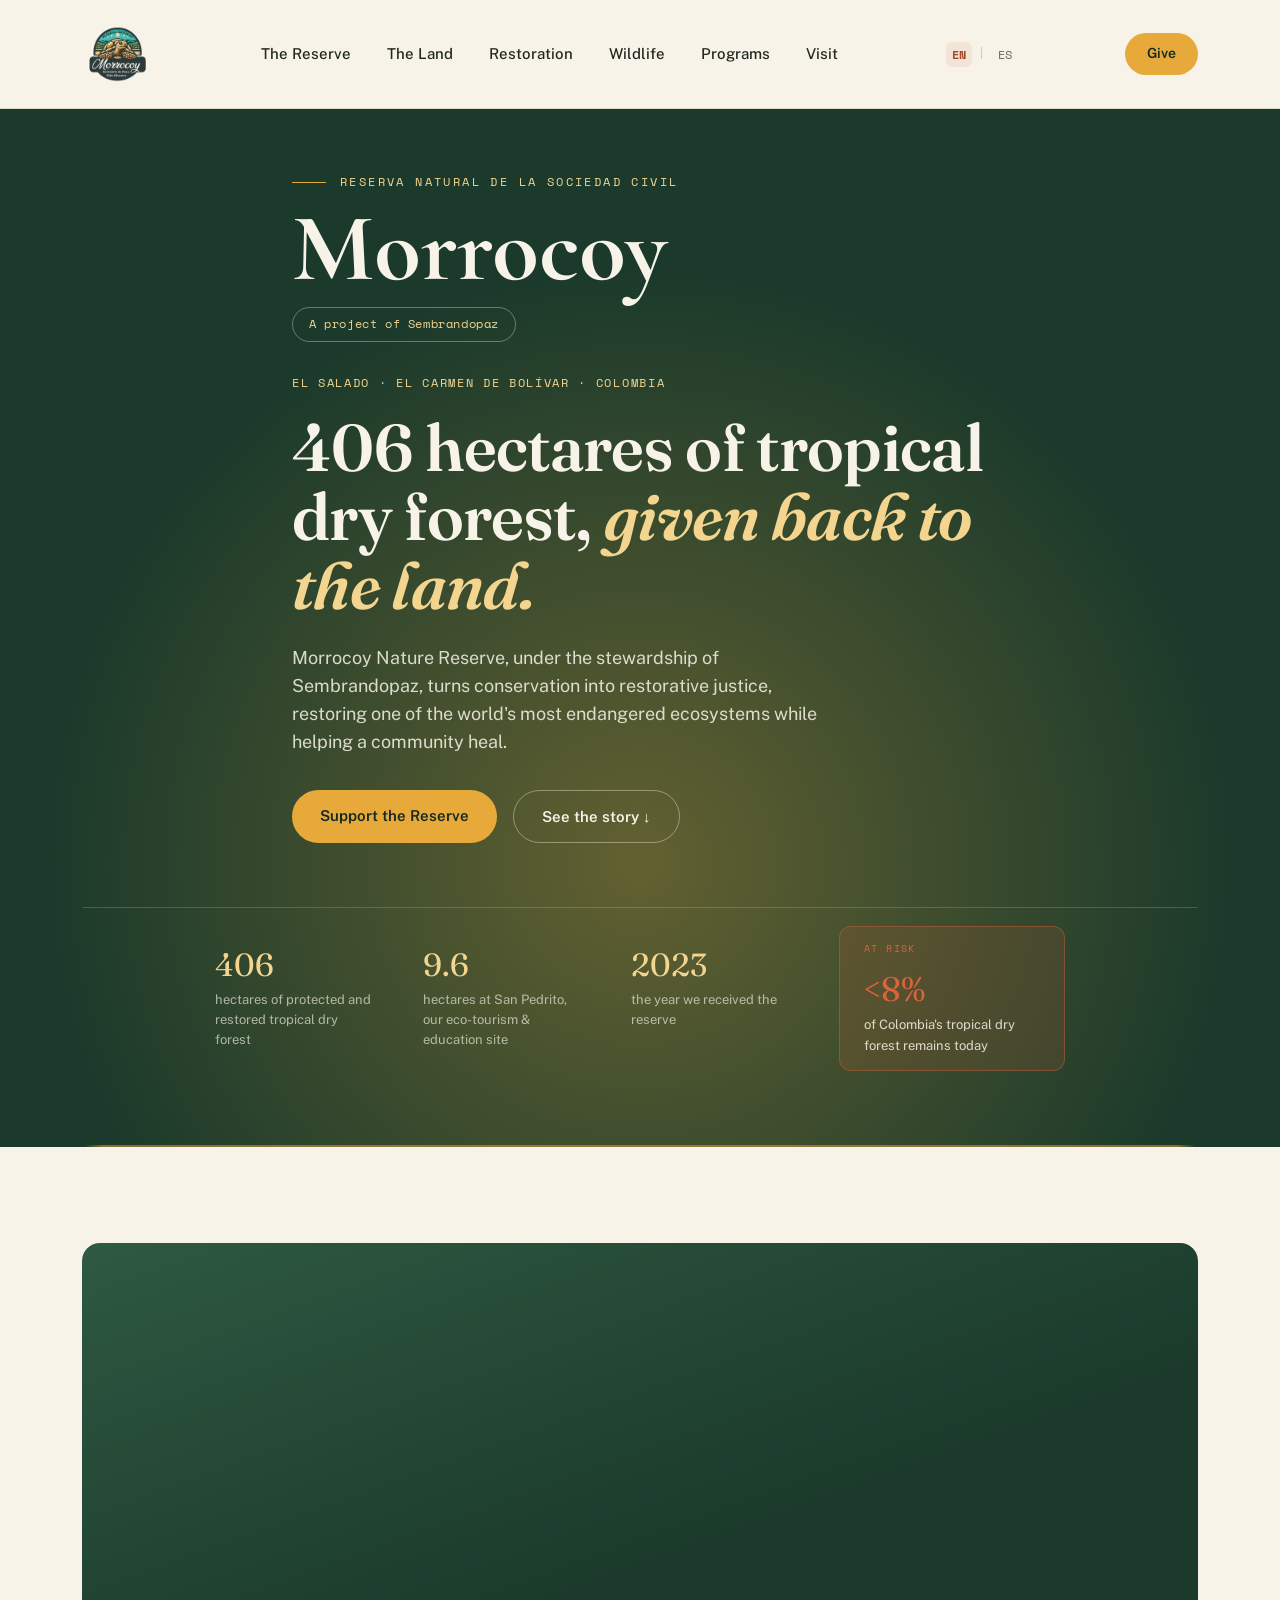
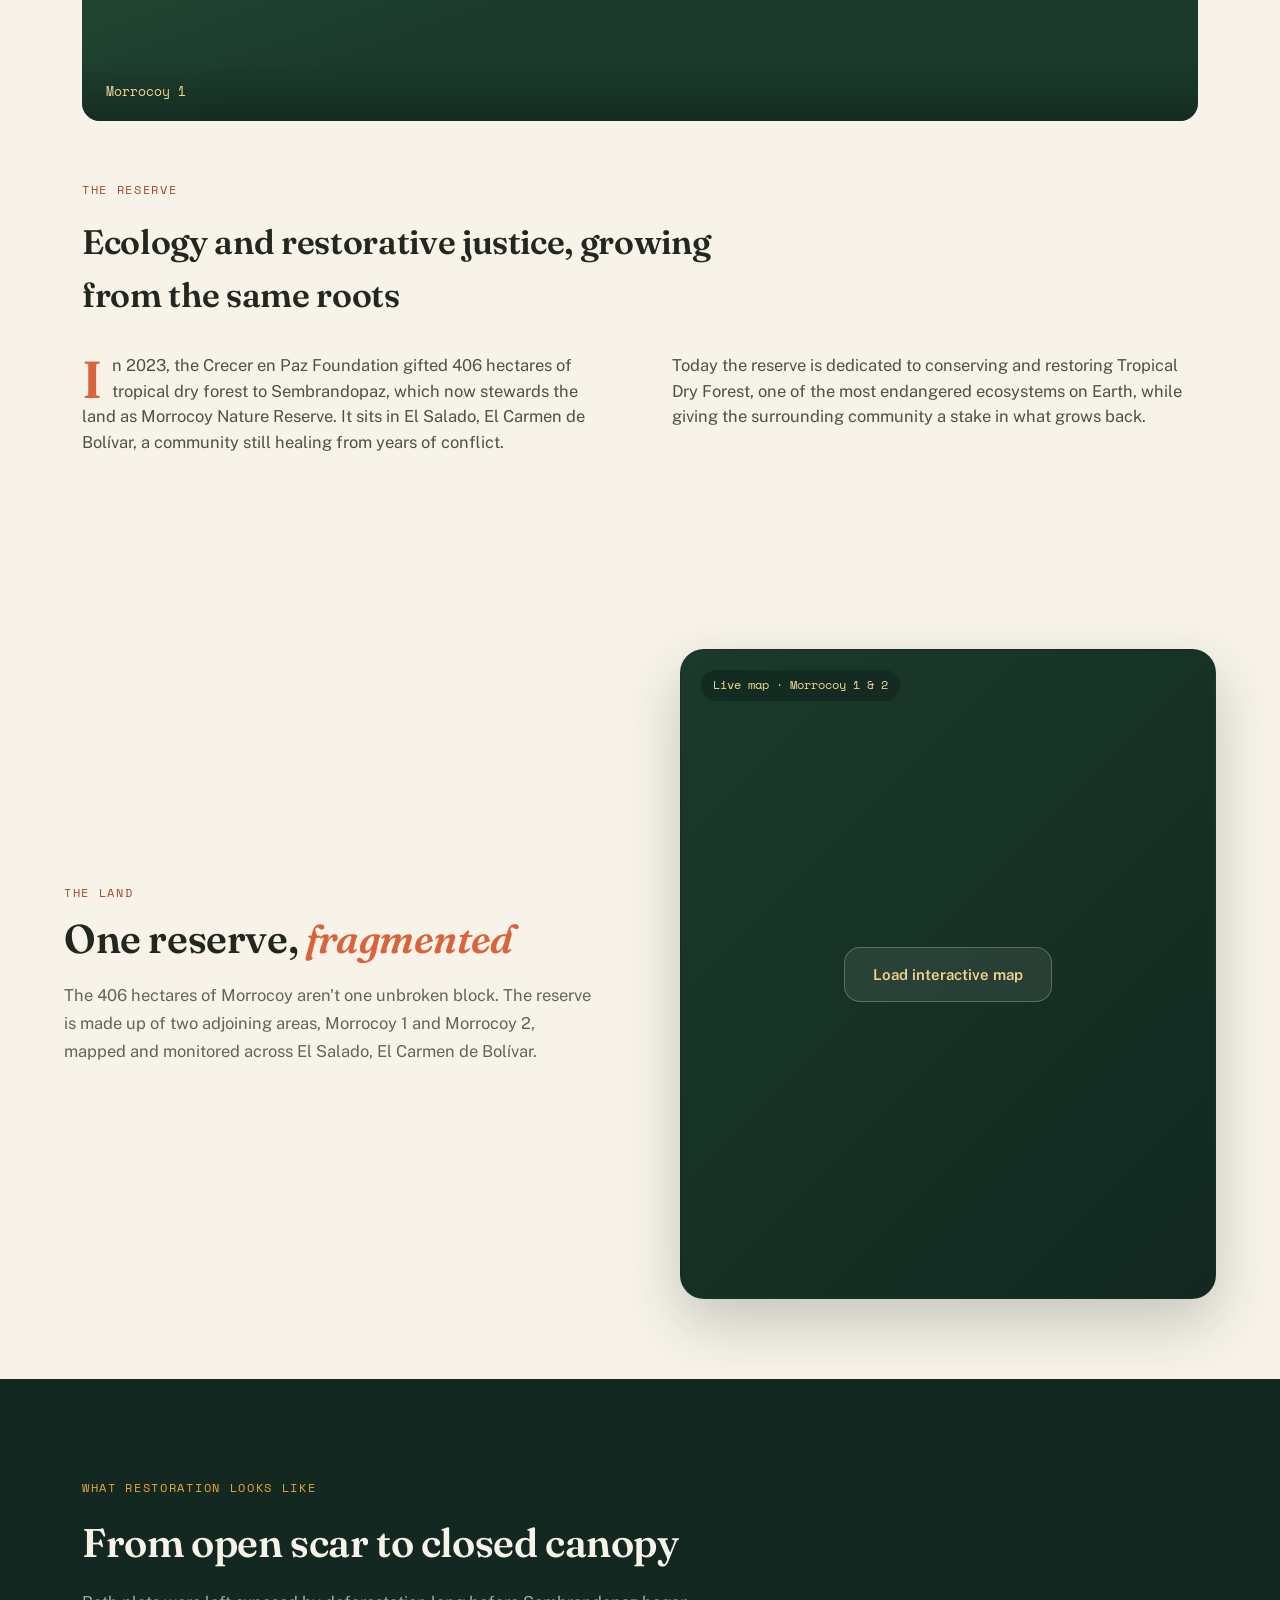
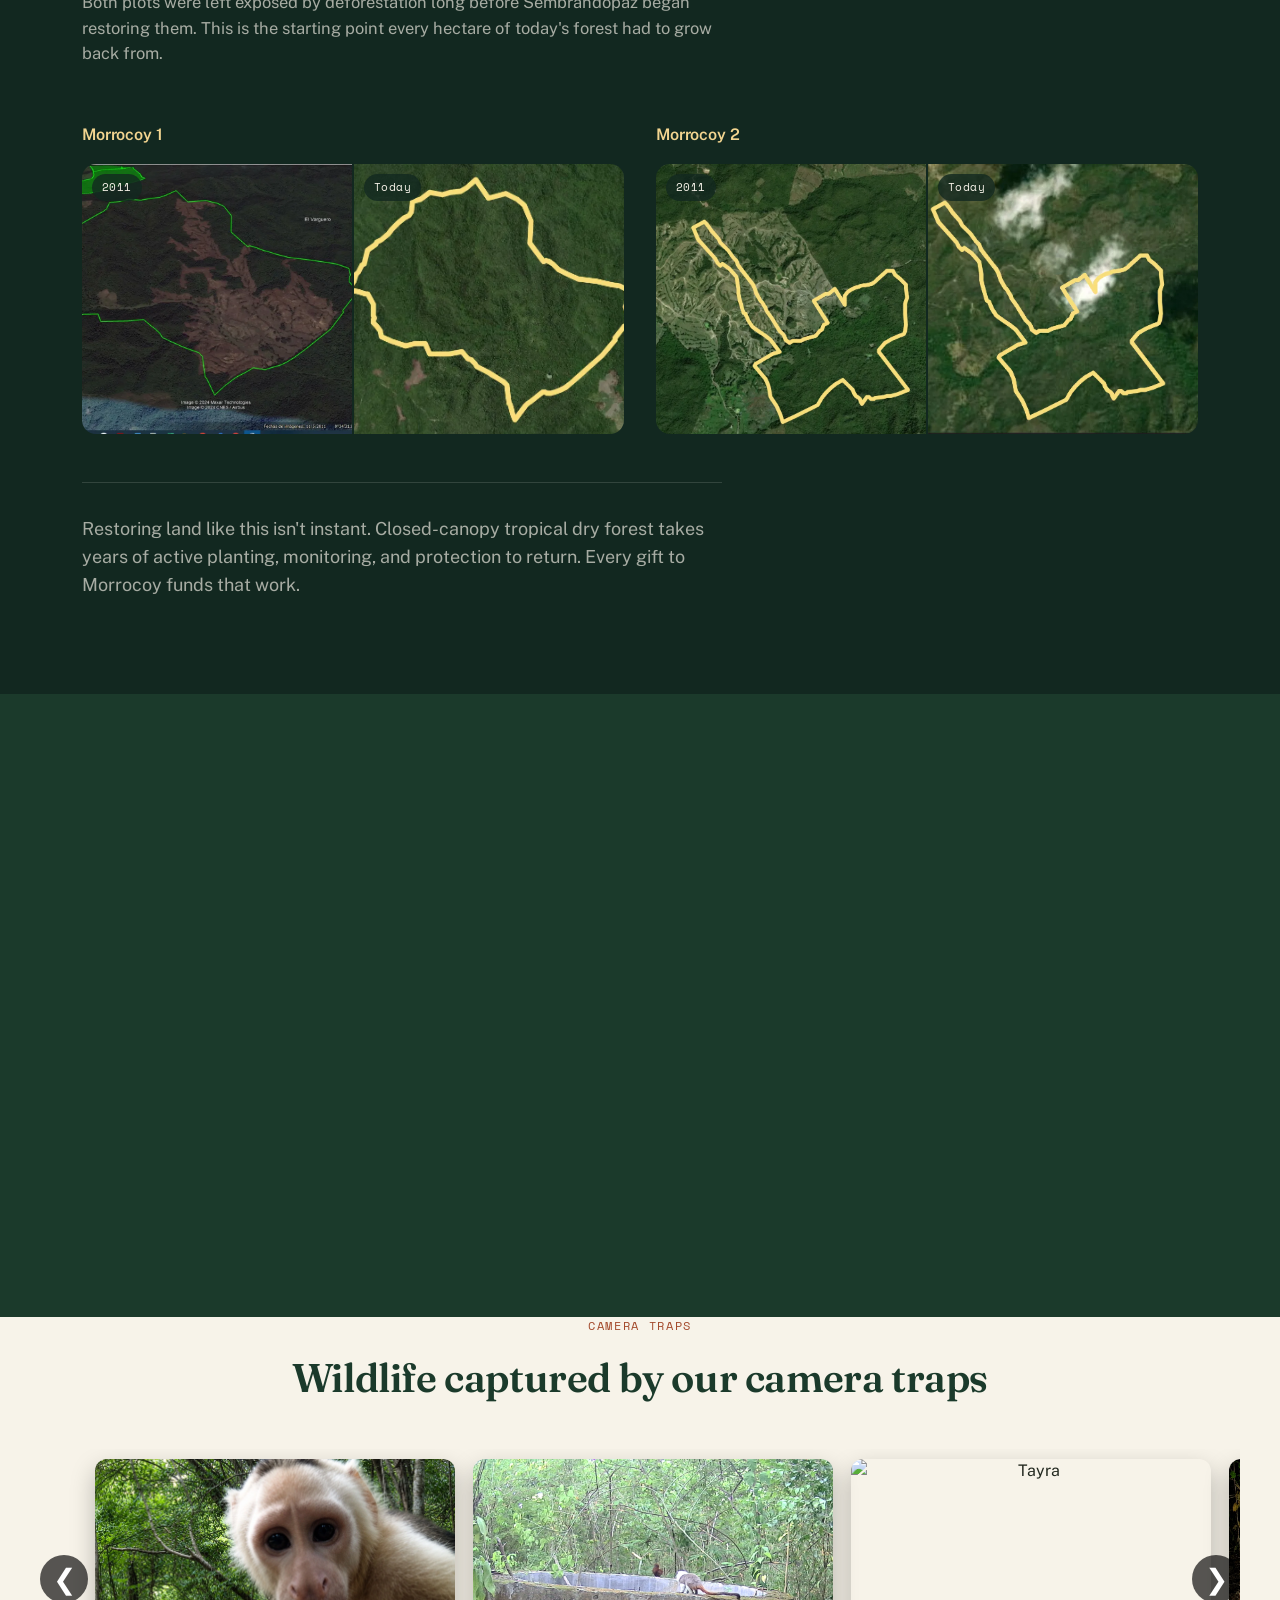
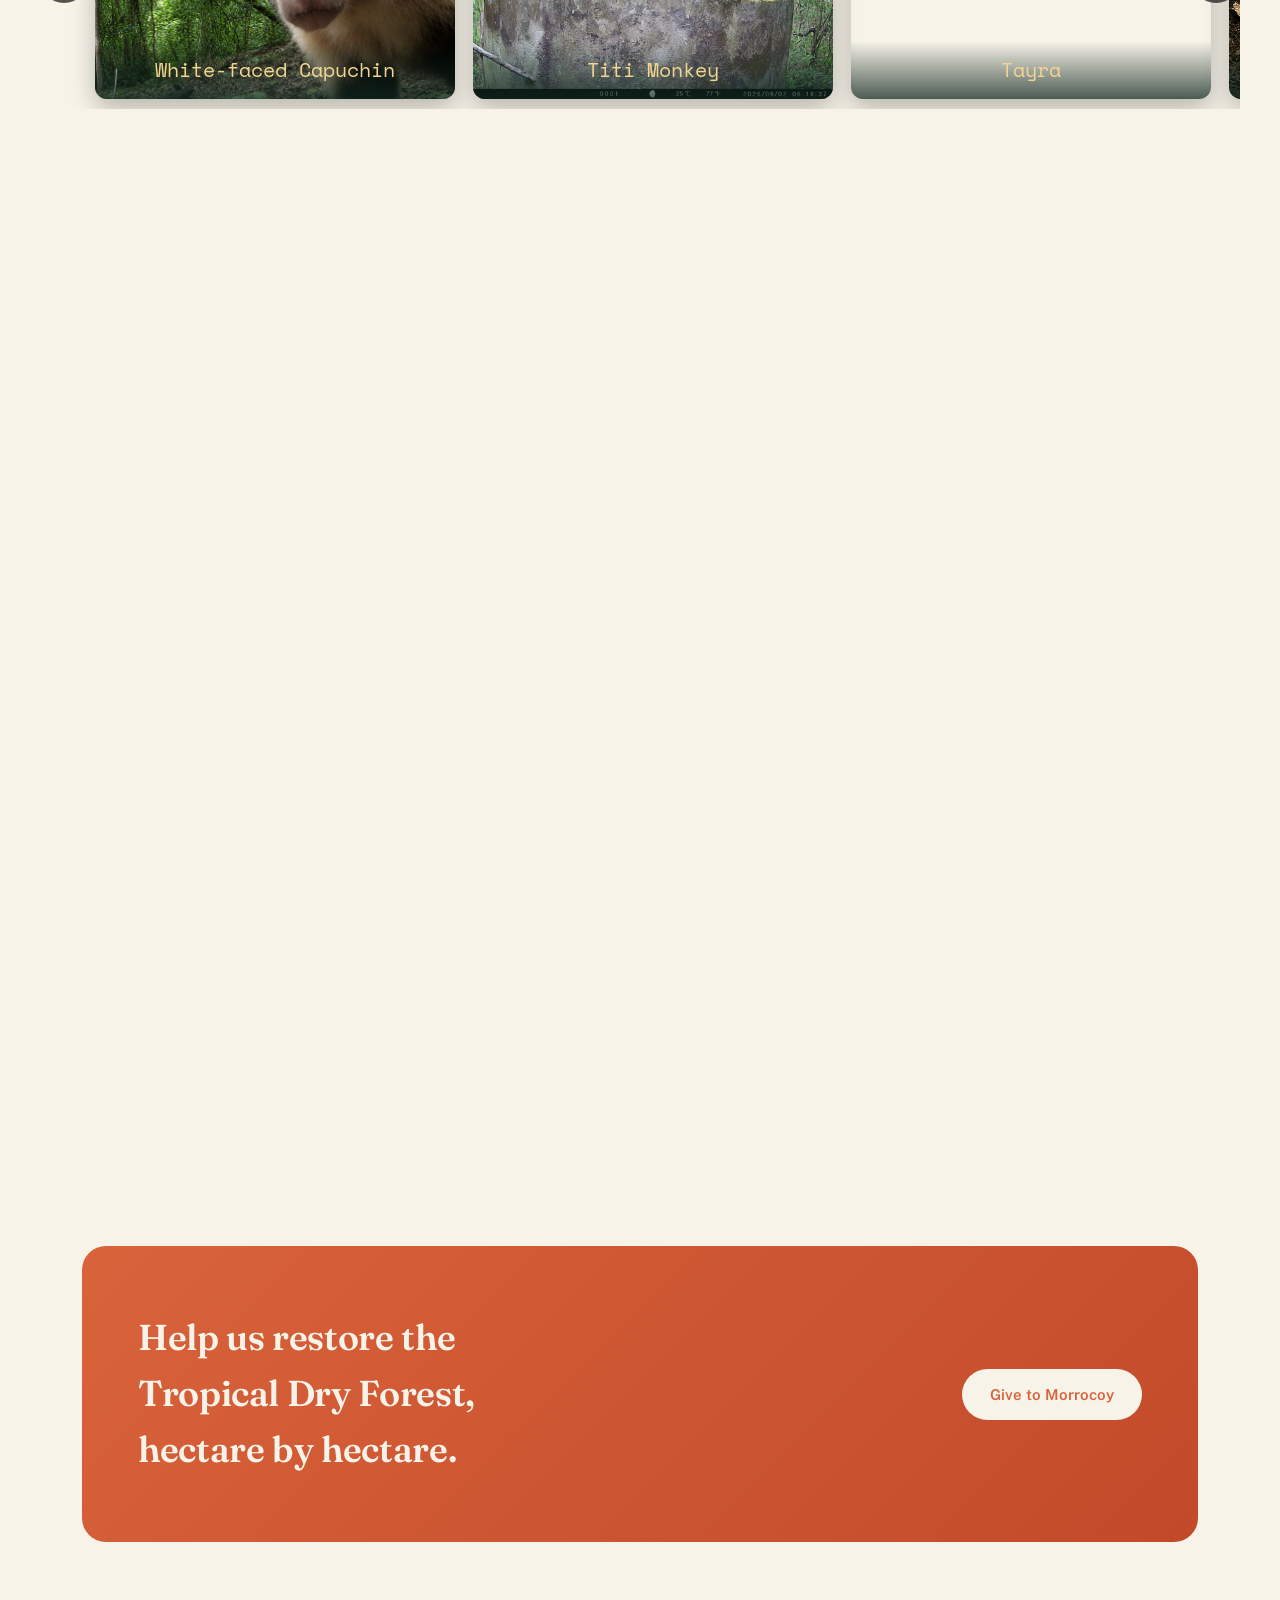
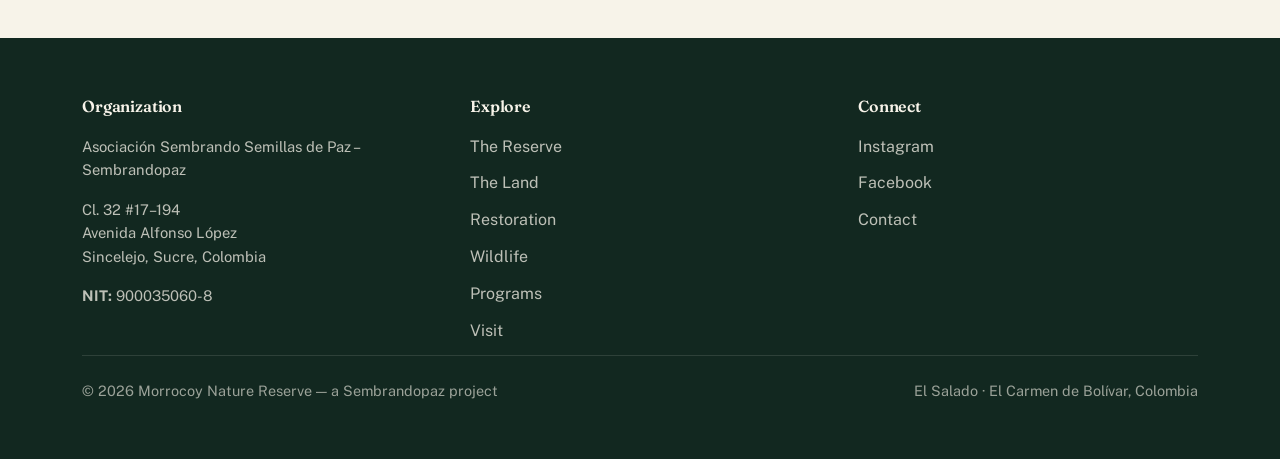
==== commit 8e3ff7e7: "minfied" ====
--- a/index.html
+++ b/index.html
@@ -10,14 +10,14 @@
 <meta property="og:type" content="website">
 <link rel="preconnect" href="https://fonts.googleapis.com">
 <link rel="preconnect" href="https://fonts.gstatic.com" crossorigin>
-<link rel="preload" as="style" href="https://fonts.googleapis.com/css2?family=Cormorant+Garamond:wght@600;700&family=Fraunces:opsz,wght@9..144,300;9..144,500;9..144,600&family=Public+Sans:wght@400;500;600&family=Space+Mono&display=swap">
-<link rel="stylesheet" href="https://fonts.googleapis.com/css2?family=Cormorant+Garamond:wght@600;700&family=Fraunces:opsz,wght@9..144,300;9..144,500;9..144,600&family=Public+Sans:wght@400;500;600&family=Space+Mono&display=swap" media="print" onload="this.media='all'">
+<link rel="preload" as="style" href="https://fonts.googleapis.com/css2?family=Cormorant+Garamond:wght@700&family=Fraunces:opsz,wght@9..144,600&family=Public+Sans:wght@400;500;600&family=Space+Mono&display=swap">
+<link rel="stylesheet" href="https://fonts.googleapis.com/css2?family=Cormorant+Garamond:wght@700&family=Fraunces:opsz,wght@9..144,600&family=Public+Sans:wght@400;500;600&family=Space+Mono&display=swap" media="print" onload="this.media='all'">
 <link rel="icon" type="image/png" href="/favicon.png">
-<link rel="preload" as="style" href="css/styles.css">
-<link rel="stylesheet" href="css/styles.css" media="print" onload="this.media='all'">
+<link rel="preload" as="style" href="css/styles.min.css">
+<link rel="stylesheet" href="css/styles.min.css" media="print" onload="this.media='all'">
 <noscript>
-<link rel="stylesheet" href="https://fonts.googleapis.com/css2?family=Cormorant+Garamond:wght@600;700&family=Fraunces:opsz,wght@9..144,300;9..144,500;9..144,600&family=Public+Sans:wght@400;500;600&family=Space+Mono&display=swap">
-<link rel="stylesheet" href="css/styles.css">
+<link rel="stylesheet" href="https://fonts.googleapis.com/css2?family=Cormorant+Garamond:wght@700&family=Fraunces:opsz,wght@9..144,600&family=Public+Sans:wght@400;500;600&family=Space+Mono&display=swap">
+<link rel="stylesheet" href="css/styles.min.css">
 </noscript>
 </head>
 <body>
@@ -120,15 +120,11 @@
     </div>
 
     <!-- Right column -->
-    <div class="map-frame">
+    <div class="map-frame" id="mapFrame" data-map-src="https://www.google.com/maps/d/embed?mid=1yt9AgLiEyLYcNHQgIqP8ZNF7288WUbU&amp;ehbc=2E312F&amp;noprof=1" data-map-title="Map of Morrocoy 1 and Morrocoy 2 reserve boundaries">
         <span class="tag" data-i18n="land.map_tag">Live map · Morrocoy 1 &amp; 2</span>
-        <iframe
-            src="https://www.google.com/maps/d/embed?mid=1yt9AgLiEyLYcNHQgIqP8ZNF7288WUbU&ehbc=2E312F&noprof=1"
-            title="Map of Morrocoy 1 and Morrocoy 2 reserve boundaries"
-            loading="lazy"
-            allowfullscreen
-            referrerpolicy="no-referrer-when-downgrade">
-        </iframe>
+        <button type="button" class="map-load-btn" id="mapLoadBtn" data-i18n="land.map_load_btn">
+            <span class="map-load-icon" aria-hidden="true">&#128506;</span> Load interactive map
+        </button>
     </div>
 
 </div>
@@ -406,7 +402,7 @@
     </div>
 
 </footer>
-<script src="js/translations.js"></script>
-<script src="js/script.js" defer></script>
+<script src="js/translations.min.js" defer></script>
+<script src="js/script.min.js" defer></script>
 </body>
 </html>
--- a/css/styles.min.css
+++ b/css/styles.min.css
@@ -0,0 +1 @@
+:root{--canopy:#1B3A2B;--canopy-deep:#122820;--sun:#E8A93B;--sun-soft:#F3D590;--gold-hover:#E8C878;--paper:#F7F3E9;--ink:#22281F;--ember:#D9633B;--ember-dark:#A34A2C;--line:rgba(34,40,31,0.12);--max:1180px}*{box-sizing:border-box;margin:0;padding:0}html{scroll-behavior:smooth}body{font-family:'Public Sans',sans-serif;color:var(--ink);background:var(--paper);line-height:1.55;-webkit-font-smoothing:antialiased}h1,h2,h3{font-family:Fraunces,serif;font-weight:600;letter-spacing:-.01em}a{color:inherit;text-decoration:none}img{max-width:100%;display:block}.wrap{max-width:var(--max);margin:0 auto;padding:0 32px}.eyebrow{font-family:'Space Mono',monospace;font-size:12px;letter-spacing:.14em;text-transform:uppercase;color:var(--ember-dark)}header{position:sticky;top:0;z-index:50;background:rgba(247,243,233,.9);backdrop-filter:blur(8px);border-bottom:1px solid var(--line)}nav{display:flex;align-items:center;justify-content:space-between;padding:18px 32px;max-width:var(--max);margin:0 auto}.logo{display:flex;align-items:center;gap:10px;font-family:Fraunces,serif;font-weight:600;font-size:19px}.nav-links{display:flex;gap:36px;font-size:15px;font-weight:500}.nav-links a{position:relative;padding:4px 0}.nav-links a::after{content:'';position:absolute;left:0;bottom:0;width:0;height:1.5px;background:var(--ember);transition:width .25s ease}.nav-links a:hover::after{width:100%}.nav-cta{background:var(--sun);color:var(--canopy-deep);padding:10px 22px;border-radius:100px;font-size:14px;font-weight:600;transition:background .2s ease}.nav-cta:hover{background:var(--sun-soft)}.nav-toggle{display:none;background:0 0;border:none;font-size:24px;cursor:pointer}.lang-toggle{display:flex;align-items:center;gap:6px;font-family:'Space Mono',monospace;font-size:12px;letter-spacing:.06em}.lang-btn{background:0 0;border:none;cursor:pointer;padding:4px 6px;border-radius:6px;color:rgba(34,40,31,.7);font-family:inherit;font-size:inherit;transition:color .2s ease,background .2s ease}.lang-btn:hover{color:var(--ink)}.lang-btn.active{color:var(--ember-dark);font-weight:700;background:rgba(217,99,59,.1)}.lang-sep{color:rgba(34,40,31,.25);font-size:11px}.hero{position:relative;background:var(--canopy);color:var(--paper);overflow:hidden;padding:64px 0 90px}.hero::before{content:'';position:absolute;left:50%;bottom:-40%;width:1400px;height:1400px;transform:translateX(-50%);background:radial-gradient(circle,rgba(232,169,59,.35) 0,rgba(232,169,59,0) 60%);pointer-events:none}.hero-arc{position:absolute;left:0;right:0;bottom:0;height:220px;background:linear-gradient(to top,var(--sun) 0,var(--sun) 2px,transparent 2px);-webkit-mask-image:radial-gradient(ellipse 70% 100% at 50% 100%,black 60%,transparent 62%);mask-image:radial-gradient(ellipse 70% 100% at 50% 100%,black 60%,transparent 62%);opacity:.5}.hero-inner{position:relative;z-index:2;max-width:760px}.hero-stats-wrap{position:relative;z-index:2}.hero h1{font-size:clamp(38px, 5.4vw, 66px);line-height:1.05;margin:18px 0 24px}.hero h1 em{font-style:italic;color:var(--sun-soft)}.hero p{font-size:18px;max-width:540px;color:rgba(247,243,233,.85);margin-bottom:34px}.hero-actions{display:flex;gap:16px;flex-wrap:wrap}.btn{display:inline-block;padding:14px 28px;border-radius:100px;font-size:15px;font-weight:600;transition:transform .18s ease,background .18s ease}.btn-primary{background:var(--sun);color:var(--canopy-deep)}.btn-primary:hover{background:var(--sun-soft);transform:translateY(-1px)}.btn-ghost{border:1px solid rgba(247,243,233,.4);color:var(--paper)}.btn-ghost:hover{border-color:var(--paper);transform:translateY(-1px)}.hero-stats{display:flex;gap:48px;margin-top:64px;flex-wrap:wrap;justify-content:center;padding-top:32px;border-top:1px solid rgba(247,243,233,.18)}.stat-num{font-family:Fraunces,serif;font-size:32px;color:var(--sun-soft)}.stat-label{font-size:13px;color:rgba(247,243,233,.65);max-width:160px}.stat-urgent{position:relative;padding:14px 20px 14px 24px;background:rgba(217,99,59,.14);border:1px solid rgba(217,99,59,.4);border-radius:12px;margin:-14px 0}.stat-flag{display:block;font-family:'Space Mono',monospace;font-size:10px;letter-spacing:.14em;text-transform:uppercase;color:var(--ember);margin-bottom:6px}.stat-urgent .stat-num{color:var(--ember);font-size:34px}.stat-urgent .stat-label{color:rgba(247,243,233,.85);max-width:180px}section{padding:96px 0}#programs{padding-bottom:48px}#visit{padding-top:48px}.section-head{max-width:640px;margin-bottom:56px}.section-head h2{font-size:clamp(28px, 3.4vw, 40px);margin-top:12px}.section-head p{color:rgba(34,40,31,.7);margin-top:16px;font-size:16.5px}.story-visual{aspect-ratio:21/9;border-radius:18px;overflow:hidden;background:linear-gradient(160deg,#2e5942,var(--canopy) 60%);position:relative;margin-bottom:56px}.story-visual video{width:100%;height:100%;object-fit:cover;display:block}.story-visual .caption{position:absolute;left:0;right:0;bottom:0;padding:20px 24px;background:linear-gradient(to top,rgba(18,40,32,.75),transparent);font-family:'Space Mono',monospace;color:var(--sun-soft);font-size:13px}.story-copy{display:grid;grid-template-columns:1fr 1fr;gap:64px}.story-copy p{margin-bottom:18px;color:rgba(34,40,31,.8);font-size:16.5px}.story-copy p:first-of-type::first-letter{font-family:Fraunces,serif;font-size:52px;float:left;line-height:.8;padding:6px 10px 0 0;color:var(--ember);font-weight:600}.visit-split{display:grid;grid-template-columns:1fr 1fr;gap:64px;align-items:center;margin-bottom:80px}.visit-copy p{color:rgba(34,40,31,.75);font-size:16.5px;margin:16px 0 24px}.map-frame{aspect-ratio:4/3.4;border-radius:18px;overflow:hidden;border:1px solid var(--line);background:var(--paper);position:relative}.restoration{background:var(--canopy-deep);color:var(--paper)}.restoration .section-head p{color:rgba(247,243,233,.65)}.restoration .section-head .eyebrow{color:var(--sun)}.compare-grid{display:grid;grid-template-columns:1fr 1fr;gap:32px}.compare-card h3{font-size:16px;font-weight:600;margin-bottom:16px;color:var(--sun-soft);font-family:'Public Sans',sans-serif}.compare-pair{display:grid;grid-template-columns:1fr 1fr;gap:2px;border-radius:14px;overflow:hidden}.compare-frame{aspect-ratio:1/1;position:relative;overflow:hidden;background:rgba(247,243,233,.06)}.compare-frame img{width:100%;height:100%;object-fit:cover;display:block}.compare-frame .badge{position:absolute;top:10px;left:10px;font-family:'Space Mono',monospace;font-size:11px;letter-spacing:.04em;padding:5px 10px;border-radius:100px;background:rgba(18,40,32,.8);color:var(--paper)}.restoration-note{margin-top:48px;padding-top:32px;border-top:1px solid rgba(247,243,233,.14);max-width:640px;font-size:18px;color:rgba(247,243,233,.65)}.wildlife{background:var(--canopy);color:var(--paper)}.wildlife .section-head p{color:rgba(247,243,233,.7)}.wildlife .section-head .eyebrow{color:var(--sun)}.wildlife-grid{display:grid;grid-template-columns:repeat(3,1fr);gap:1px;background:rgba(247,243,233,.14);border-radius:16px;overflow:hidden}.wcard{background:var(--canopy-deep);padding:32px 28px}.wcard h3{font-size:19px;margin-bottom:8px;color:var(--sun-soft)}.wcard p{font-size:14.5px;color:rgba(247,243,233,.65)}.programs-grid{display:grid;grid-template-columns:repeat(2,1fr);gap:28px}.pcard{border:1px solid var(--line);border-radius:16px;padding:36px;transition:border-color .2s ease,transform .2s ease}.pcard:hover{border-color:var(--ember);transform:translateY(-3px)}.pcard .eyebrow{margin-bottom:14px;display:block}.pcard h3{font-size:23px;margin-bottom:12px}.pcard p{color:rgba(34,40,31,.7);font-size:15.5px}.give{background:linear-gradient(135deg,var(--ember),#c24a2a);color:var(--paper);border-radius:24px;padding:64px 56px;display:flex;justify-content:space-between;align-items:center;gap:32px;flex-wrap:wrap}.give h2{font-size:clamp(26px,3vw,36px);max-width:460px}.give .btn-primary{background:var(--paper);color:var(--ember)}.give .btn-primary:hover{background:var(--sun-soft);color:var(--canopy-deep)}footer{background:var(--canopy-deep);color:rgba(247,243,233,.6);padding:56px 0 32px}.footer-top{display:flex;justify-content:space-between;align-items:flex-start;gap:4rem;padding:0;border-bottom:1px solid rgba(247,243,233,.12)}.footer-top .logo{color:var(--paper)}.footer-links{display:grid;grid-template-columns:repeat(3,minmax(180px,1fr));gap:3rem}.footer-links h3{margin-bottom:1rem;color:#f7f3e9;font-size:1rem}.footer-links a{display:block;margin-bottom:.75rem;color:rgba(247,243,233,.75);text-decoration:none;transition:.25s}.footer-links a:hover{color:var(--gold-hover)}.footer-links p{margin:0 0 1rem;color:rgba(247,243,233,.75);line-height:1.6;font-size:.92rem}.footer-bottom{display:flex;justify-content:space-between;align-items:center;flex-wrap:wrap;gap:1rem;padding:1.5rem 0;color:rgba(247,243,233,.6);font-size:.9rem}.reveal{transition:opacity .6s ease,transform .6s ease}.reveal.reveal-armed{opacity:0;transform:translateY(16px)}.reveal.reveal-armed.in{opacity:1;transform:none}.logo img{height:72px;width:auto;display:block}.reserve-title{margin-bottom:1.75rem}.reserve-label{display:flex;align-items:center;gap:14px;font-family:'Space Mono',monospace;font-size:12px;letter-spacing:.2em;text-transform:uppercase;color:var(--sun-soft);margin-bottom:1rem}.reserve-rule{display:inline-block;width:34px;height:1px;background:var(--sun);flex-shrink:0}.wordmark{font-family:'Cormorant Garamond',serif;font-weight:700;font-size:clamp(3.5rem, 8vw, 6rem);line-height:.85;color:var(--paper);margin:0}.project-badge{display:inline-flex;align-items:center;gap:8px;margin-top:18px;padding:7px 16px;border:1px solid rgba(247,243,233,.35);border-radius:100px;font-family:'Space Mono',monospace;font-size:12px;letter-spacing:.05em;color:var(--sun-soft);transition:border-color .2s ease,background .2s ease}.project-badge:hover{border-color:var(--paper);background:rgba(247,243,233,.08)}#land{padding:0}.land-section{display:grid;grid-template-columns:1fr 1fr;gap:5rem;align-items:center;max-width:1400px;margin:0 auto;padding:80px 5%;min-height:calc(100vh - 90px)}.land-text{max-width:560px}.land-text .eyebrow{display:block;margin-bottom:14px}.land-text h2{font-size:clamp(28px, 3.4vw, 40px);line-height:1.1;margin-bottom:1.25rem}.land-text h2 em{font-style:italic;color:var(--ember)}.land-text p{font-size:16.5px;line-height:1.7;color:rgba(34,40,31,.7)}.map-frame{width:100%;height:100%;min-height:650px;position:relative;border-radius:24px;overflow:hidden;border:1px solid var(--line);box-shadow:0 24px 60px rgba(18,40,32,.22)}.map-frame .tag{position:absolute;top:20px;left:20px;z-index:2;background:rgba(18,40,32,.75);backdrop-filter:blur(4px);color:var(--sun-soft);font-family:'Space Mono',monospace;font-size:12px;padding:6px 12px;border-radius:100px}.map-frame iframe{width:100%;height:100%;border:none;display:block}.map-frame{display:flex;align-items:center;justify-content:center;background:linear-gradient(135deg,var(--canopy) 0,var(--canopy-deep) 100%)}.map-load-btn{display:flex;flex-direction:column;align-items:center;gap:10px;padding:18px 28px;border-radius:16px;border:1px solid rgba(247,243,233,.25);background:rgba(247,243,233,.08);color:var(--sun-soft);font-family:'Public Sans',sans-serif;font-size:15px;font-weight:600;cursor:pointer;transition:background .18s ease,transform .18s ease}.map-load-btn:hover{background:rgba(247,243,233,.16);transform:translateY(-2px)}.map-load-icon{font-size:28px}section.camera-gallery{padding:0 0 96px}.camera-gallery{width:min(95%,1200px);margin:0 auto;text-align:center}.camera-gallery .eyebrow{display:block;margin-bottom:12px}.camera-gallery h2{margin:0 0 40px;font-size:clamp(28px, 3.4vw, 40px);color:var(--canopy)}.carousel{position:relative}.carousel-track{display:flex;gap:18px;overflow-x:auto;scroll-behavior:smooth;scrollbar-width:none;-ms-overflow-style:none;padding:10px 55px}.carousel-track::-webkit-scrollbar{display:none}.carousel-frame{flex:0 0 auto;width:360px;height:240px;position:relative;overflow:hidden;border-radius:12px;cursor:pointer;transition:.35s;box-shadow:0 10px 25px rgba(0,0,0,.25)}.carousel-frame:hover{transform:scale(1.04)}.carousel-frame img{width:100%;height:100%;object-fit:cover;display:block}.carousel-frame .caption{position:absolute;left:0;right:0;bottom:0;padding:14px 16px;background:linear-gradient(to top,rgba(18,40,32,.75),transparent);font-family:'Space Mono',monospace;color:var(--sun-soft);font-size:19.5px}.carousel-btn{position:absolute;top:50%;transform:translateY(-50%);width:48px;height:48px;border:none;border-radius:50%;background:rgba(0,0,0,.65);color:#fff;font-size:28px;cursor:pointer;z-index:20;transition:.25s}.carousel-btn:hover{background:#3f7f47}.prev{left:0}.next{right:0}@media (max-width:820px){.story-visual{aspect-ratio:4/3}.story-copy{grid-template-columns:1fr}.visit-split{grid-template-columns:1fr}.compare-grid{grid-template-columns:1fr}.nav-links{display:none}.nav-links.mobile-open{display:flex;flex-direction:column;position:absolute;top:100%;left:0;right:0;background:var(--paper);padding:20px 32px;border-bottom:1px solid var(--line)}.nav-toggle{display:block}.story{grid-template-columns:1fr}.wildlife-grid{grid-template-columns:1fr}.programs-grid{grid-template-columns:1fr}.give{flex-direction:column;align-items:flex-start;padding:44px 28px}.hero{padding:48px 0 64px}}@media (prefers-reduced-motion:reduce){html{scroll-behavior:auto}*{transition:none!important}}@media (max-width:1000px){.land-section{grid-template-columns:1fr;gap:3rem;min-height:auto;padding:60px 5%}.map-frame{height:60vh;min-height:500px}}@media (max-width:600px){.land-section{padding:40px 20px}.land-text p{font-size:1.05rem}.map-frame{height:50vh;min-height:350px}}@media (max-width:768px){.carousel-frame{width:280px;height:185px}.carousel-track{padding:10px 35px}}@media (max-width:900px){.footer-top{flex-direction:column;gap:2.5rem}.footer-links{grid-template-columns:1fr;gap:2rem}.footer-bottom{flex-direction:column;text-align:center}}
--- a/css/styles.min.css
+++ b/css/styles.min.css
@@ -0,0 +1 @@
+:root{--canopy:#1B3A2B;--canopy-deep:#122820;--sun:#E8A93B;--sun-soft:#F3D590;--gold-hover:#E8C878;--paper:#F7F3E9;--ink:#22281F;--ember:#D9633B;--ember-dark:#A34A2C;--line:rgba(34,40,31,0.12);--max:1180px}*{box-sizing:border-box;margin:0;padding:0}html{scroll-behavior:smooth}body{font-family:'Public Sans',sans-serif;color:var(--ink);background:var(--paper);line-height:1.55;-webkit-font-smoothing:antialiased}h1,h2,h3{font-family:Fraunces,serif;font-weight:600;letter-spacing:-.01em}a{color:inherit;text-decoration:none}img{max-width:100%;display:block}.wrap{max-width:var(--max);margin:0 auto;padding:0 32px}.eyebrow{font-family:'Space Mono',monospace;font-size:12px;letter-spacing:.14em;text-transform:uppercase;color:var(--ember-dark)}header{position:sticky;top:0;z-index:50;background:rgba(247,243,233,.9);backdrop-filter:blur(8px);border-bottom:1px solid var(--line)}nav{display:flex;align-items:center;justify-content:space-between;padding:18px 32px;max-width:var(--max);margin:0 auto}.logo{display:flex;align-items:center;gap:10px;font-family:Fraunces,serif;font-weight:600;font-size:19px}.nav-links{display:flex;gap:36px;font-size:15px;font-weight:500}.nav-links a{position:relative;padding:4px 0}.nav-links a::after{content:'';position:absolute;left:0;bottom:0;width:0;height:1.5px;background:var(--ember);transition:width .25s ease}.nav-links a:hover::after{width:100%}.nav-cta{background:var(--sun);color:var(--canopy-deep);padding:10px 22px;border-radius:100px;font-size:14px;font-weight:600;transition:background .2s ease}.nav-cta:hover{background:var(--sun-soft)}.nav-toggle{display:none;background:0 0;border:none;font-size:24px;cursor:pointer}.lang-toggle{display:flex;align-items:center;gap:6px;font-family:'Space Mono',monospace;font-size:12px;letter-spacing:.06em}.lang-btn{background:0 0;border:none;cursor:pointer;padding:4px 6px;border-radius:6px;color:rgba(34,40,31,.7);font-family:inherit;font-size:inherit;transition:color .2s ease,background .2s ease}.lang-btn:hover{color:var(--ink)}.lang-btn.active{color:var(--ember-dark);font-weight:700;background:rgba(217,99,59,.1)}.lang-sep{color:rgba(34,40,31,.25);font-size:11px}.hero{position:relative;background:var(--canopy);color:var(--paper);overflow:hidden;padding:64px 0 90px}.hero::before{content:'';position:absolute;left:50%;bottom:-40%;width:1400px;height:1400px;transform:translateX(-50%);background:radial-gradient(circle,rgba(232,169,59,.35) 0,rgba(232,169,59,0) 60%);pointer-events:none}.hero-arc{position:absolute;left:0;right:0;bottom:0;height:220px;background:linear-gradient(to top,var(--sun) 0,var(--sun) 2px,transparent 2px);-webkit-mask-image:radial-gradient(ellipse 70% 100% at 50% 100%,black 60%,transparent 62%);mask-image:radial-gradient(ellipse 70% 100% at 50% 100%,black 60%,transparent 62%);opacity:.5}.hero-inner{position:relative;z-index:2;max-width:760px}.hero-stats-wrap{position:relative;z-index:2}.hero h1{font-size:clamp(38px, 5.4vw, 66px);line-height:1.05;margin:18px 0 24px}.hero h1 em{font-style:italic;color:var(--sun-soft)}.hero p{font-size:18px;max-width:540px;color:rgba(247,243,233,.85);margin-bottom:34px}.hero-actions{display:flex;gap:16px;flex-wrap:wrap}.btn{display:inline-block;padding:14px 28px;border-radius:100px;font-size:15px;font-weight:600;transition:transform .18s ease,background .18s ease}.btn-primary{background:var(--sun);color:var(--canopy-deep)}.btn-primary:hover{background:var(--sun-soft);transform:translateY(-1px)}.btn-ghost{border:1px solid rgba(247,243,233,.4);color:var(--paper)}.btn-ghost:hover{border-color:var(--paper);transform:translateY(-1px)}.hero-stats{display:flex;gap:48px;margin-top:64px;flex-wrap:wrap;justify-content:center;padding-top:32px;border-top:1px solid rgba(247,243,233,.18)}.stat-num{font-family:Fraunces,serif;font-size:32px;color:var(--sun-soft)}.stat-label{font-size:13px;color:rgba(247,243,233,.65);max-width:160px}.stat-urgent{position:relative;padding:14px 20px 14px 24px;background:rgba(217,99,59,.14);border:1px solid rgba(217,99,59,.4);border-radius:12px;margin:-14px 0}.stat-flag{display:block;font-family:'Space Mono',monospace;font-size:10px;letter-spacing:.14em;text-transform:uppercase;color:var(--ember);margin-bottom:6px}.stat-urgent .stat-num{color:var(--ember);font-size:34px}.stat-urgent .stat-label{color:rgba(247,243,233,.85);max-width:180px}section{padding:96px 0}#programs{padding-bottom:48px}#visit{padding-top:48px}.section-head{max-width:640px;margin-bottom:56px}.section-head h2{font-size:clamp(28px, 3.4vw, 40px);margin-top:12px}.section-head p{color:rgba(34,40,31,.7);margin-top:16px;font-size:16.5px}.story-visual{aspect-ratio:21/9;border-radius:18px;overflow:hidden;background:linear-gradient(160deg,#2e5942,var(--canopy) 60%);position:relative;margin-bottom:56px}.story-visual video{width:100%;height:100%;object-fit:cover;display:block}.story-visual .caption{position:absolute;left:0;right:0;bottom:0;padding:20px 24px;background:linear-gradient(to top,rgba(18,40,32,.75),transparent);font-family:'Space Mono',monospace;color:var(--sun-soft);font-size:13px}.story-copy{display:grid;grid-template-columns:1fr 1fr;gap:64px}.story-copy p{margin-bottom:18px;color:rgba(34,40,31,.8);font-size:16.5px}.story-copy p:first-of-type::first-letter{font-family:Fraunces,serif;font-size:52px;float:left;line-height:.8;padding:6px 10px 0 0;color:var(--ember);font-weight:600}.visit-split{display:grid;grid-template-columns:1fr 1fr;gap:64px;align-items:center;margin-bottom:80px}.visit-copy p{color:rgba(34,40,31,.75);font-size:16.5px;margin:16px 0 24px}.map-frame{aspect-ratio:4/3.4;border-radius:18px;overflow:hidden;border:1px solid var(--line);background:var(--paper);position:relative}.restoration{background:var(--canopy-deep);color:var(--paper)}.restoration .section-head p{color:rgba(247,243,233,.65)}.restoration .section-head .eyebrow{color:var(--sun)}.compare-grid{display:grid;grid-template-columns:1fr 1fr;gap:32px}.compare-card h3{font-size:16px;font-weight:600;margin-bottom:16px;color:var(--sun-soft);font-family:'Public Sans',sans-serif}.compare-pair{display:grid;grid-template-columns:1fr 1fr;gap:2px;border-radius:14px;overflow:hidden}.compare-frame{aspect-ratio:1/1;position:relative;overflow:hidden;background:rgba(247,243,233,.06)}.compare-frame img{width:100%;height:100%;object-fit:cover;display:block}.compare-frame .badge{position:absolute;top:10px;left:10px;font-family:'Space Mono',monospace;font-size:11px;letter-spacing:.04em;padding:5px 10px;border-radius:100px;background:rgba(18,40,32,.8);color:var(--paper)}.restoration-note{margin-top:48px;padding-top:32px;border-top:1px solid rgba(247,243,233,.14);max-width:640px;font-size:18px;color:rgba(247,243,233,.65)}.wildlife{background:var(--canopy);color:var(--paper)}.wildlife .section-head p{color:rgba(247,243,233,.7)}.wildlife .section-head .eyebrow{color:var(--sun)}.wildlife-grid{display:grid;grid-template-columns:repeat(3,1fr);gap:1px;background:rgba(247,243,233,.14);border-radius:16px;overflow:hidden}.wcard{background:var(--canopy-deep);padding:32px 28px}.wcard h3{font-size:19px;margin-bottom:8px;color:var(--sun-soft)}.wcard p{font-size:14.5px;color:rgba(247,243,233,.65)}.programs-grid{display:grid;grid-template-columns:repeat(2,1fr);gap:28px}.pcard{border:1px solid var(--line);border-radius:16px;padding:36px;transition:border-color .2s ease,transform .2s ease}.pcard:hover{border-color:var(--ember);transform:translateY(-3px)}.pcard .eyebrow{margin-bottom:14px;display:block}.pcard h3{font-size:23px;margin-bottom:12px}.pcard p{color:rgba(34,40,31,.7);font-size:15.5px}.give{background:linear-gradient(135deg,var(--ember),#c24a2a);color:var(--paper);border-radius:24px;padding:64px 56px;display:flex;justify-content:space-between;align-items:center;gap:32px;flex-wrap:wrap}.give h2{font-size:clamp(26px,3vw,36px);max-width:460px}.give .btn-primary{background:var(--paper);color:var(--ember)}.give .btn-primary:hover{background:var(--sun-soft);color:var(--canopy-deep)}footer{background:var(--canopy-deep);color:rgba(247,243,233,.6);padding:56px 0 32px}.footer-top{display:flex;justify-content:space-between;align-items:flex-start;gap:4rem;padding:0;border-bottom:1px solid rgba(247,243,233,.12)}.footer-top .logo{color:var(--paper)}.footer-links{display:grid;grid-template-columns:repeat(3,minmax(180px,1fr));gap:3rem}.footer-links h3{margin-bottom:1rem;color:#f7f3e9;font-size:1rem}.footer-links a{display:block;margin-bottom:.75rem;color:rgba(247,243,233,.75);text-decoration:none;transition:.25s}.footer-links a:hover{color:var(--gold-hover)}.footer-links p{margin:0 0 1rem;color:rgba(247,243,233,.75);line-height:1.6;font-size:.92rem}.footer-bottom{display:flex;justify-content:space-between;align-items:center;flex-wrap:wrap;gap:1rem;padding:1.5rem 0;color:rgba(247,243,233,.6);font-size:.9rem}.reveal{transition:opacity .6s ease,transform .6s ease}.reveal.reveal-armed{opacity:0;transform:translateY(16px)}.reveal.reveal-armed.in{opacity:1;transform:none}.logo img{height:72px;width:auto;display:block}.reserve-title{margin-bottom:1.75rem}.reserve-label{display:flex;align-items:center;gap:14px;font-family:'Space Mono',monospace;font-size:12px;letter-spacing:.2em;text-transform:uppercase;color:var(--sun-soft);margin-bottom:1rem}.reserve-rule{display:inline-block;width:34px;height:1px;background:var(--sun);flex-shrink:0}.wordmark{font-family:'Cormorant Garamond',serif;font-weight:700;font-size:clamp(3.5rem, 8vw, 6rem);line-height:.85;color:var(--paper);margin:0}.project-badge{display:inline-flex;align-items:center;gap:8px;margin-top:18px;padding:7px 16px;border:1px solid rgba(247,243,233,.35);border-radius:100px;font-family:'Space Mono',monospace;font-size:12px;letter-spacing:.05em;color:var(--sun-soft);transition:border-color .2s ease,background .2s ease}.project-badge:hover{border-color:var(--paper);background:rgba(247,243,233,.08)}#land{padding:0}.land-section{display:grid;grid-template-columns:1fr 1fr;gap:5rem;align-items:center;max-width:1400px;margin:0 auto;padding:80px 5%;min-height:calc(100vh - 90px)}.land-text{max-width:560px}.land-text .eyebrow{display:block;margin-bottom:14px}.land-text h2{font-size:clamp(28px, 3.4vw, 40px);line-height:1.1;margin-bottom:1.25rem}.land-text h2 em{font-style:italic;color:var(--ember)}.land-text p{font-size:16.5px;line-height:1.7;color:rgba(34,40,31,.7)}.map-frame{width:100%;height:100%;min-height:650px;position:relative;border-radius:24px;overflow:hidden;border:1px solid var(--line);box-shadow:0 24px 60px rgba(18,40,32,.22)}.map-frame .tag{position:absolute;top:20px;left:20px;z-index:2;background:rgba(18,40,32,.75);backdrop-filter:blur(4px);color:var(--sun-soft);font-family:'Space Mono',monospace;font-size:12px;padding:6px 12px;border-radius:100px}.map-frame iframe{width:100%;height:100%;border:none;display:block}.map-frame{display:flex;align-items:center;justify-content:center;background:linear-gradient(135deg,var(--canopy) 0,var(--canopy-deep) 100%)}.map-load-btn{display:flex;flex-direction:column;align-items:center;gap:10px;padding:18px 28px;border-radius:16px;border:1px solid rgba(247,243,233,.25);background:rgba(247,243,233,.08);color:var(--sun-soft);font-family:'Public Sans',sans-serif;font-size:15px;font-weight:600;cursor:pointer;transition:background .18s ease,transform .18s ease}.map-load-btn:hover{background:rgba(247,243,233,.16);transform:translateY(-2px)}.map-load-icon{font-size:28px}section.camera-gallery{padding:0 0 96px}.camera-gallery{width:min(95%,1200px);margin:0 auto;text-align:center}.camera-gallery .eyebrow{display:block;margin-bottom:12px}.camera-gallery h2{margin:0 0 40px;font-size:clamp(28px, 3.4vw, 40px);color:var(--canopy)}.carousel{position:relative}.carousel-track{display:flex;gap:18px;overflow-x:auto;scroll-behavior:smooth;scrollbar-width:none;-ms-overflow-style:none;padding:10px 55px}.carousel-track::-webkit-scrollbar{display:none}.carousel-frame{flex:0 0 auto;width:360px;height:240px;position:relative;overflow:hidden;border-radius:12px;cursor:pointer;transition:.35s;box-shadow:0 10px 25px rgba(0,0,0,.25)}.carousel-frame:hover{transform:scale(1.04)}.carousel-frame img{width:100%;height:100%;object-fit:cover;display:block}.carousel-frame .caption{position:absolute;left:0;right:0;bottom:0;padding:14px 16px;background:linear-gradient(to top,rgba(18,40,32,.75),transparent);font-family:'Space Mono',monospace;color:var(--sun-soft);font-size:19.5px}.carousel-btn{position:absolute;top:50%;transform:translateY(-50%);width:48px;height:48px;border:none;border-radius:50%;background:rgba(0,0,0,.65);color:#fff;font-size:28px;cursor:pointer;z-index:20;transition:.25s}.carousel-btn:hover{background:#3f7f47}.prev{left:0}.next{right:0}@media (max-width:820px){.story-visual{aspect-ratio:4/3}.story-copy{grid-template-columns:1fr}.visit-split{grid-template-columns:1fr}.compare-grid{grid-template-columns:1fr}.nav-links{display:none}.nav-links.mobile-open{display:flex;flex-direction:column;position:absolute;top:100%;left:0;right:0;background:var(--paper);padding:20px 32px;border-bottom:1px solid var(--line)}.nav-toggle{display:block}.story{grid-template-columns:1fr}.wildlife-grid{grid-template-columns:1fr}.programs-grid{grid-template-columns:1fr}.give{flex-direction:column;align-items:flex-start;padding:44px 28px}.hero{padding:48px 0 64px}}@media (prefers-reduced-motion:reduce){html{scroll-behavior:auto}*{transition:none!important}}@media (max-width:1000px){.land-section{grid-template-columns:1fr;gap:3rem;min-height:auto;padding:60px 5%}.map-frame{height:60vh;min-height:500px}}@media (max-width:600px){.land-section{padding:40px 20px}.land-text p{font-size:1.05rem}.map-frame{height:50vh;min-height:350px}}@media (max-width:768px){.carousel-frame{width:280px;height:185px}.carousel-track{padding:10px 35px}}@media (max-width:900px){.footer-top{flex-direction:column;gap:2.5rem}.footer-links{grid-template-columns:1fr;gap:2rem}.footer-bottom{flex-direction:column;text-align:center}}
--- a/css/styles.min.css
+++ b/css/styles.min.css
@@ -0,0 +1 @@
+:root{--canopy:#1B3A2B;--canopy-deep:#122820;--sun:#E8A93B;--sun-soft:#F3D590;--gold-hover:#E8C878;--paper:#F7F3E9;--ink:#22281F;--ember:#D9633B;--ember-dark:#A34A2C;--line:rgba(34,40,31,0.12);--max:1180px}*{box-sizing:border-box;margin:0;padding:0}html{scroll-behavior:smooth}body{font-family:'Public Sans',sans-serif;color:var(--ink);background:var(--paper);line-height:1.55;-webkit-font-smoothing:antialiased}h1,h2,h3{font-family:Fraunces,serif;font-weight:600;letter-spacing:-.01em}a{color:inherit;text-decoration:none}img{max-width:100%;display:block}.wrap{max-width:var(--max);margin:0 auto;padding:0 32px}.eyebrow{font-family:'Space Mono',monospace;font-size:12px;letter-spacing:.14em;text-transform:uppercase;color:var(--ember-dark)}header{position:sticky;top:0;z-index:50;background:rgba(247,243,233,.9);backdrop-filter:blur(8px);border-bottom:1px solid var(--line)}nav{display:flex;align-items:center;justify-content:space-between;padding:18px 32px;max-width:var(--max);margin:0 auto}.logo{display:flex;align-items:center;gap:10px;font-family:Fraunces,serif;font-weight:600;font-size:19px}.nav-links{display:flex;gap:36px;font-size:15px;font-weight:500}.nav-links a{position:relative;padding:4px 0}.nav-links a::after{content:'';position:absolute;left:0;bottom:0;width:0;height:1.5px;background:var(--ember);transition:width .25s ease}.nav-links a:hover::after{width:100%}.nav-cta{background:var(--sun);color:var(--canopy-deep);padding:10px 22px;border-radius:100px;font-size:14px;font-weight:600;transition:background .2s ease}.nav-cta:hover{background:var(--sun-soft)}.nav-toggle{display:none;background:0 0;border:none;font-size:24px;cursor:pointer}.lang-toggle{display:flex;align-items:center;gap:6px;font-family:'Space Mono',monospace;font-size:12px;letter-spacing:.06em}.lang-btn{background:0 0;border:none;cursor:pointer;padding:4px 6px;border-radius:6px;color:rgba(34,40,31,.7);font-family:inherit;font-size:inherit;transition:color .2s ease,background .2s ease}.lang-btn:hover{color:var(--ink)}.lang-btn.active{color:var(--ember-dark);font-weight:700;background:rgba(217,99,59,.1)}.lang-sep{color:rgba(34,40,31,.25);font-size:11px}.hero{position:relative;background:var(--canopy);color:var(--paper);overflow:hidden;padding:64px 0 90px}.hero::before{content:'';position:absolute;left:50%;bottom:-40%;width:1400px;height:1400px;transform:translateX(-50%);background:radial-gradient(circle,rgba(232,169,59,.35) 0,rgba(232,169,59,0) 60%);pointer-events:none}.hero-arc{position:absolute;left:0;right:0;bottom:0;height:220px;background:linear-gradient(to top,var(--sun) 0,var(--sun) 2px,transparent 2px);-webkit-mask-image:radial-gradient(ellipse 70% 100% at 50% 100%,black 60%,transparent 62%);mask-image:radial-gradient(ellipse 70% 100% at 50% 100%,black 60%,transparent 62%);opacity:.5}.hero-inner{position:relative;z-index:2;max-width:760px}.hero-stats-wrap{position:relative;z-index:2}.hero h1{font-size:clamp(38px, 5.4vw, 66px);line-height:1.05;margin:18px 0 24px}.hero h1 em{font-style:italic;color:var(--sun-soft)}.hero p{font-size:18px;max-width:540px;color:rgba(247,243,233,.85);margin-bottom:34px}.hero-actions{display:flex;gap:16px;flex-wrap:wrap}.btn{display:inline-block;padding:14px 28px;border-radius:100px;font-size:15px;font-weight:600;transition:transform .18s ease,background .18s ease}.btn-primary{background:var(--sun);color:var(--canopy-deep)}.btn-primary:hover{background:var(--sun-soft);transform:translateY(-1px)}.btn-ghost{border:1px solid rgba(247,243,233,.4);color:var(--paper)}.btn-ghost:hover{border-color:var(--paper);transform:translateY(-1px)}.hero-stats{display:flex;gap:48px;margin-top:64px;flex-wrap:wrap;justify-content:center;padding-top:32px;border-top:1px solid rgba(247,243,233,.18)}.stat-num{font-family:Fraunces,serif;font-size:32px;color:var(--sun-soft)}.stat-label{font-size:13px;color:rgba(247,243,233,.65);max-width:160px}.stat-urgent{position:relative;padding:14px 20px 14px 24px;background:rgba(217,99,59,.14);border:1px solid rgba(217,99,59,.4);border-radius:12px;margin:-14px 0}.stat-flag{display:block;font-family:'Space Mono',monospace;font-size:10px;letter-spacing:.14em;text-transform:uppercase;color:var(--ember);margin-bottom:6px}.stat-urgent .stat-num{color:var(--ember);font-size:34px}.stat-urgent .stat-label{color:rgba(247,243,233,.85);max-width:180px}section{padding:96px 0}#programs{padding-bottom:48px}#visit{padding-top:48px}.section-head{max-width:640px;margin-bottom:56px}.section-head h2{font-size:clamp(28px, 3.4vw, 40px);margin-top:12px}.section-head p{color:rgba(34,40,31,.7);margin-top:16px;font-size:16.5px}.story-visual{aspect-ratio:21/9;border-radius:18px;overflow:hidden;background:linear-gradient(160deg,#2e5942,var(--canopy) 60%);position:relative;margin-bottom:56px}.story-visual video{width:100%;height:100%;object-fit:cover;display:block}.story-visual .caption{position:absolute;left:0;right:0;bottom:0;padding:20px 24px;background:linear-gradient(to top,rgba(18,40,32,.75),transparent);font-family:'Space Mono',monospace;color:var(--sun-soft);font-size:13px}.story-copy{display:grid;grid-template-columns:1fr 1fr;gap:64px}.story-copy p{margin-bottom:18px;color:rgba(34,40,31,.8);font-size:16.5px}.story-copy p:first-of-type::first-letter{font-family:Fraunces,serif;font-size:52px;float:left;line-height:.8;padding:6px 10px 0 0;color:var(--ember);font-weight:600}.visit-split{display:grid;grid-template-columns:1fr 1fr;gap:64px;align-items:center;margin-bottom:80px}.visit-copy p{color:rgba(34,40,31,.75);font-size:16.5px;margin:16px 0 24px}.map-frame{aspect-ratio:4/3.4;border-radius:18px;overflow:hidden;border:1px solid var(--line);background:var(--paper);position:relative}.restoration{background:var(--canopy-deep);color:var(--paper)}.restoration .section-head p{color:rgba(247,243,233,.65)}.restoration .section-head .eyebrow{color:var(--sun)}.compare-grid{display:grid;grid-template-columns:1fr 1fr;gap:32px}.compare-card h3{font-size:16px;font-weight:600;margin-bottom:16px;color:var(--sun-soft);font-family:'Public Sans',sans-serif}.compare-pair{display:grid;grid-template-columns:1fr 1fr;gap:2px;border-radius:14px;overflow:hidden}.compare-frame{aspect-ratio:1/1;position:relative;overflow:hidden;background:rgba(247,243,233,.06)}.compare-frame img{width:100%;height:100%;object-fit:cover;display:block}.compare-frame .badge{position:absolute;top:10px;left:10px;font-family:'Space Mono',monospace;font-size:11px;letter-spacing:.04em;padding:5px 10px;border-radius:100px;background:rgba(18,40,32,.8);color:var(--paper)}.restoration-note{margin-top:48px;padding-top:32px;border-top:1px solid rgba(247,243,233,.14);max-width:640px;font-size:18px;color:rgba(247,243,233,.65)}.wildlife{background:var(--canopy);color:var(--paper)}.wildlife .section-head p{color:rgba(247,243,233,.7)}.wildlife .section-head .eyebrow{color:var(--sun)}.wildlife-grid{display:grid;grid-template-columns:repeat(3,1fr);gap:1px;background:rgba(247,243,233,.14);border-radius:16px;overflow:hidden}.wcard{background:var(--canopy-deep);padding:32px 28px}.wcard h3{font-size:19px;margin-bottom:8px;color:var(--sun-soft)}.wcard p{font-size:14.5px;color:rgba(247,243,233,.65)}.programs-grid{display:grid;grid-template-columns:repeat(2,1fr);gap:28px}.pcard{border:1px solid var(--line);border-radius:16px;padding:36px;transition:border-color .2s ease,transform .2s ease}.pcard:hover{border-color:var(--ember);transform:translateY(-3px)}.pcard .eyebrow{margin-bottom:14px;display:block}.pcard h3{font-size:23px;margin-bottom:12px}.pcard p{color:rgba(34,40,31,.7);font-size:15.5px}.give{background:linear-gradient(135deg,var(--ember),#c24a2a);color:var(--paper);border-radius:24px;padding:64px 56px;display:flex;justify-content:space-between;align-items:center;gap:32px;flex-wrap:wrap}.give h2{font-size:clamp(26px,3vw,36px);max-width:460px}.give .btn-primary{background:var(--paper);color:var(--ember)}.give .btn-primary:hover{background:var(--sun-soft);color:var(--canopy-deep)}footer{background:var(--canopy-deep);color:rgba(247,243,233,.6);padding:56px 0 32px}.footer-top{display:flex;justify-content:space-between;align-items:flex-start;gap:4rem;padding:0;border-bottom:1px solid rgba(247,243,233,.12)}.footer-top .logo{color:var(--paper)}.footer-links{display:grid;grid-template-columns:repeat(3,minmax(180px,1fr));gap:3rem}.footer-links h3{margin-bottom:1rem;color:#f7f3e9;font-size:1rem}.footer-links a{display:block;margin-bottom:.75rem;color:rgba(247,243,233,.75);text-decoration:none;transition:.25s}.footer-links a:hover{color:var(--gold-hover)}.footer-links p{margin:0 0 1rem;color:rgba(247,243,233,.75);line-height:1.6;font-size:.92rem}.footer-bottom{display:flex;justify-content:space-between;align-items:center;flex-wrap:wrap;gap:1rem;padding:1.5rem 0;color:rgba(247,243,233,.6);font-size:.9rem}.reveal{transition:opacity .6s ease,transform .6s ease}.reveal.reveal-armed{opacity:0;transform:translateY(16px)}.reveal.reveal-armed.in{opacity:1;transform:none}.logo img{height:72px;width:auto;display:block}.reserve-title{margin-bottom:1.75rem}.reserve-label{display:flex;align-items:center;gap:14px;font-family:'Space Mono',monospace;font-size:12px;letter-spacing:.2em;text-transform:uppercase;color:var(--sun-soft);margin-bottom:1rem}.reserve-rule{display:inline-block;width:34px;height:1px;background:var(--sun);flex-shrink:0}.wordmark{font-family:'Cormorant Garamond',serif;font-weight:700;font-size:clamp(3.5rem, 8vw, 6rem);line-height:.85;color:var(--paper);margin:0}.project-badge{display:inline-flex;align-items:center;gap:8px;margin-top:18px;padding:7px 16px;border:1px solid rgba(247,243,233,.35);border-radius:100px;font-family:'Space Mono',monospace;font-size:12px;letter-spacing:.05em;color:var(--sun-soft);transition:border-color .2s ease,background .2s ease}.project-badge:hover{border-color:var(--paper);background:rgba(247,243,233,.08)}#land{padding:0}.land-section{display:grid;grid-template-columns:1fr 1fr;gap:5rem;align-items:center;max-width:1400px;margin:0 auto;padding:80px 5%;min-height:calc(100vh - 90px)}.land-text{max-width:560px}.land-text .eyebrow{display:block;margin-bottom:14px}.land-text h2{font-size:clamp(28px, 3.4vw, 40px);line-height:1.1;margin-bottom:1.25rem}.land-text h2 em{font-style:italic;color:var(--ember)}.land-text p{font-size:16.5px;line-height:1.7;color:rgba(34,40,31,.7)}.map-frame{width:100%;height:100%;min-height:650px;position:relative;border-radius:24px;overflow:hidden;border:1px solid var(--line);box-shadow:0 24px 60px rgba(18,40,32,.22)}.map-frame .tag{position:absolute;top:20px;left:20px;z-index:2;background:rgba(18,40,32,.75);backdrop-filter:blur(4px);color:var(--sun-soft);font-family:'Space Mono',monospace;font-size:12px;padding:6px 12px;border-radius:100px}.map-frame iframe{width:100%;height:100%;border:none;display:block}.map-frame{display:flex;align-items:center;justify-content:center;background:linear-gradient(135deg,var(--canopy) 0,var(--canopy-deep) 100%)}.map-load-btn{display:flex;flex-direction:column;align-items:center;gap:10px;padding:18px 28px;border-radius:16px;border:1px solid rgba(247,243,233,.25);background:rgba(247,243,233,.08);color:var(--sun-soft);font-family:'Public Sans',sans-serif;font-size:15px;font-weight:600;cursor:pointer;transition:background .18s ease,transform .18s ease}.map-load-btn:hover{background:rgba(247,243,233,.16);transform:translateY(-2px)}.map-load-icon{font-size:28px}section.camera-gallery{padding:0 0 96px}.camera-gallery{width:min(95%,1200px);margin:0 auto;text-align:center}.camera-gallery .eyebrow{display:block;margin-bottom:12px}.camera-gallery h2{margin:0 0 40px;font-size:clamp(28px, 3.4vw, 40px);color:var(--canopy)}.carousel{position:relative}.carousel-track{display:flex;gap:18px;overflow-x:auto;scroll-behavior:smooth;scrollbar-width:none;-ms-overflow-style:none;padding:10px 55px}.carousel-track::-webkit-scrollbar{display:none}.carousel-frame{flex:0 0 auto;width:360px;height:240px;position:relative;overflow:hidden;border-radius:12px;cursor:pointer;transition:.35s;box-shadow:0 10px 25px rgba(0,0,0,.25)}.carousel-frame:hover{transform:scale(1.04)}.carousel-frame img{width:100%;height:100%;object-fit:cover;display:block}.carousel-frame .caption{position:absolute;left:0;right:0;bottom:0;padding:14px 16px;background:linear-gradient(to top,rgba(18,40,32,.75),transparent);font-family:'Space Mono',monospace;color:var(--sun-soft);font-size:19.5px}.carousel-btn{position:absolute;top:50%;transform:translateY(-50%);width:48px;height:48px;border:none;border-radius:50%;background:rgba(0,0,0,.65);color:#fff;font-size:28px;cursor:pointer;z-index:20;transition:.25s}.carousel-btn:hover{background:#3f7f47}.prev{left:0}.next{right:0}@media (max-width:820px){.story-visual{aspect-ratio:4/3}.story-copy{grid-template-columns:1fr}.visit-split{grid-template-columns:1fr}.compare-grid{grid-template-columns:1fr}.nav-links{display:none}.nav-links.mobile-open{display:flex;flex-direction:column;position:absolute;top:100%;left:0;right:0;background:var(--paper);padding:20px 32px;border-bottom:1px solid var(--line)}.nav-toggle{display:block}.story{grid-template-columns:1fr}.wildlife-grid{grid-template-columns:1fr}.programs-grid{grid-template-columns:1fr}.give{flex-direction:column;align-items:flex-start;padding:44px 28px}.hero{padding:48px 0 64px}}@media (prefers-reduced-motion:reduce){html{scroll-behavior:auto}*{transition:none!important}}@media (max-width:1000px){.land-section{grid-template-columns:1fr;gap:3rem;min-height:auto;padding:60px 5%}.map-frame{height:60vh;min-height:500px}}@media (max-width:600px){.land-section{padding:40px 20px}.land-text p{font-size:1.05rem}.map-frame{height:50vh;min-height:350px}}@media (max-width:768px){.carousel-frame{width:280px;height:185px}.carousel-track{padding:10px 35px}}@media (max-width:900px){.footer-top{flex-direction:column;gap:2.5rem}.footer-links{grid-template-columns:1fr;gap:2rem}.footer-bottom{flex-direction:column;text-align:center}}
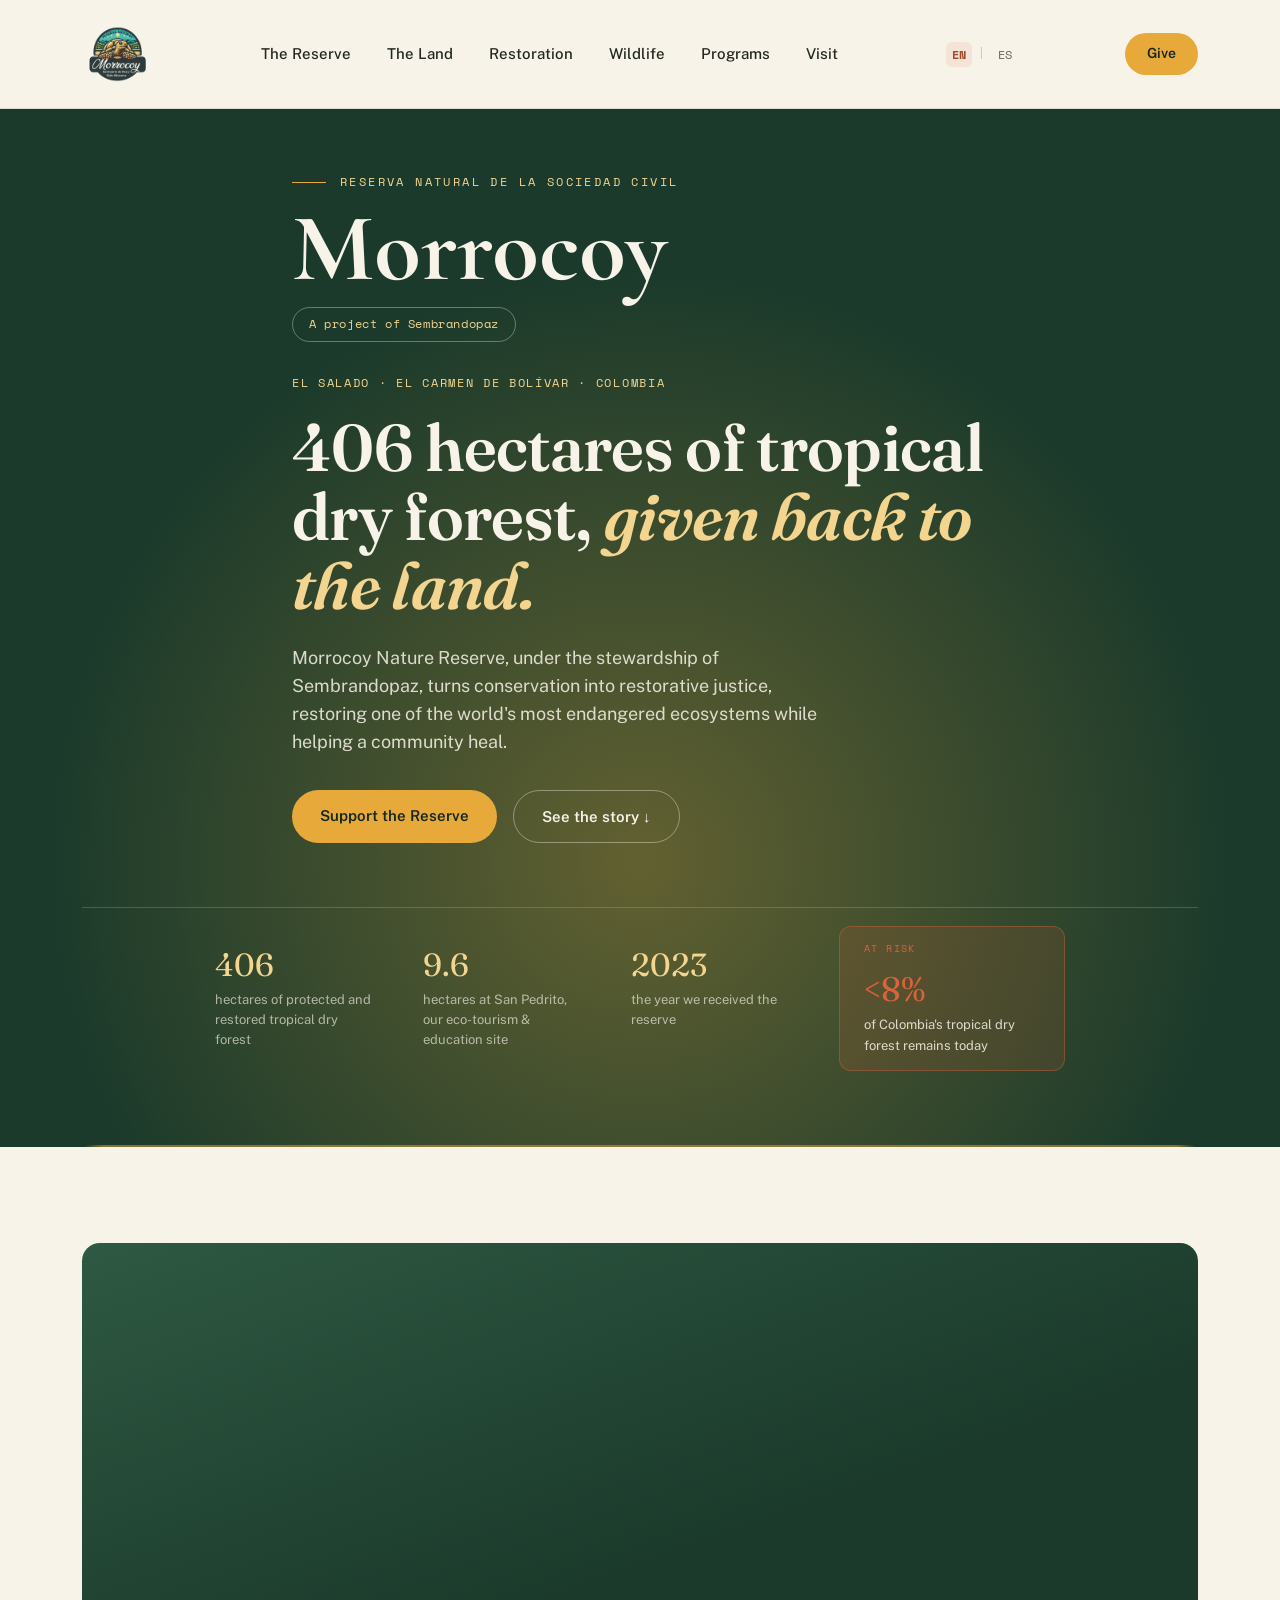
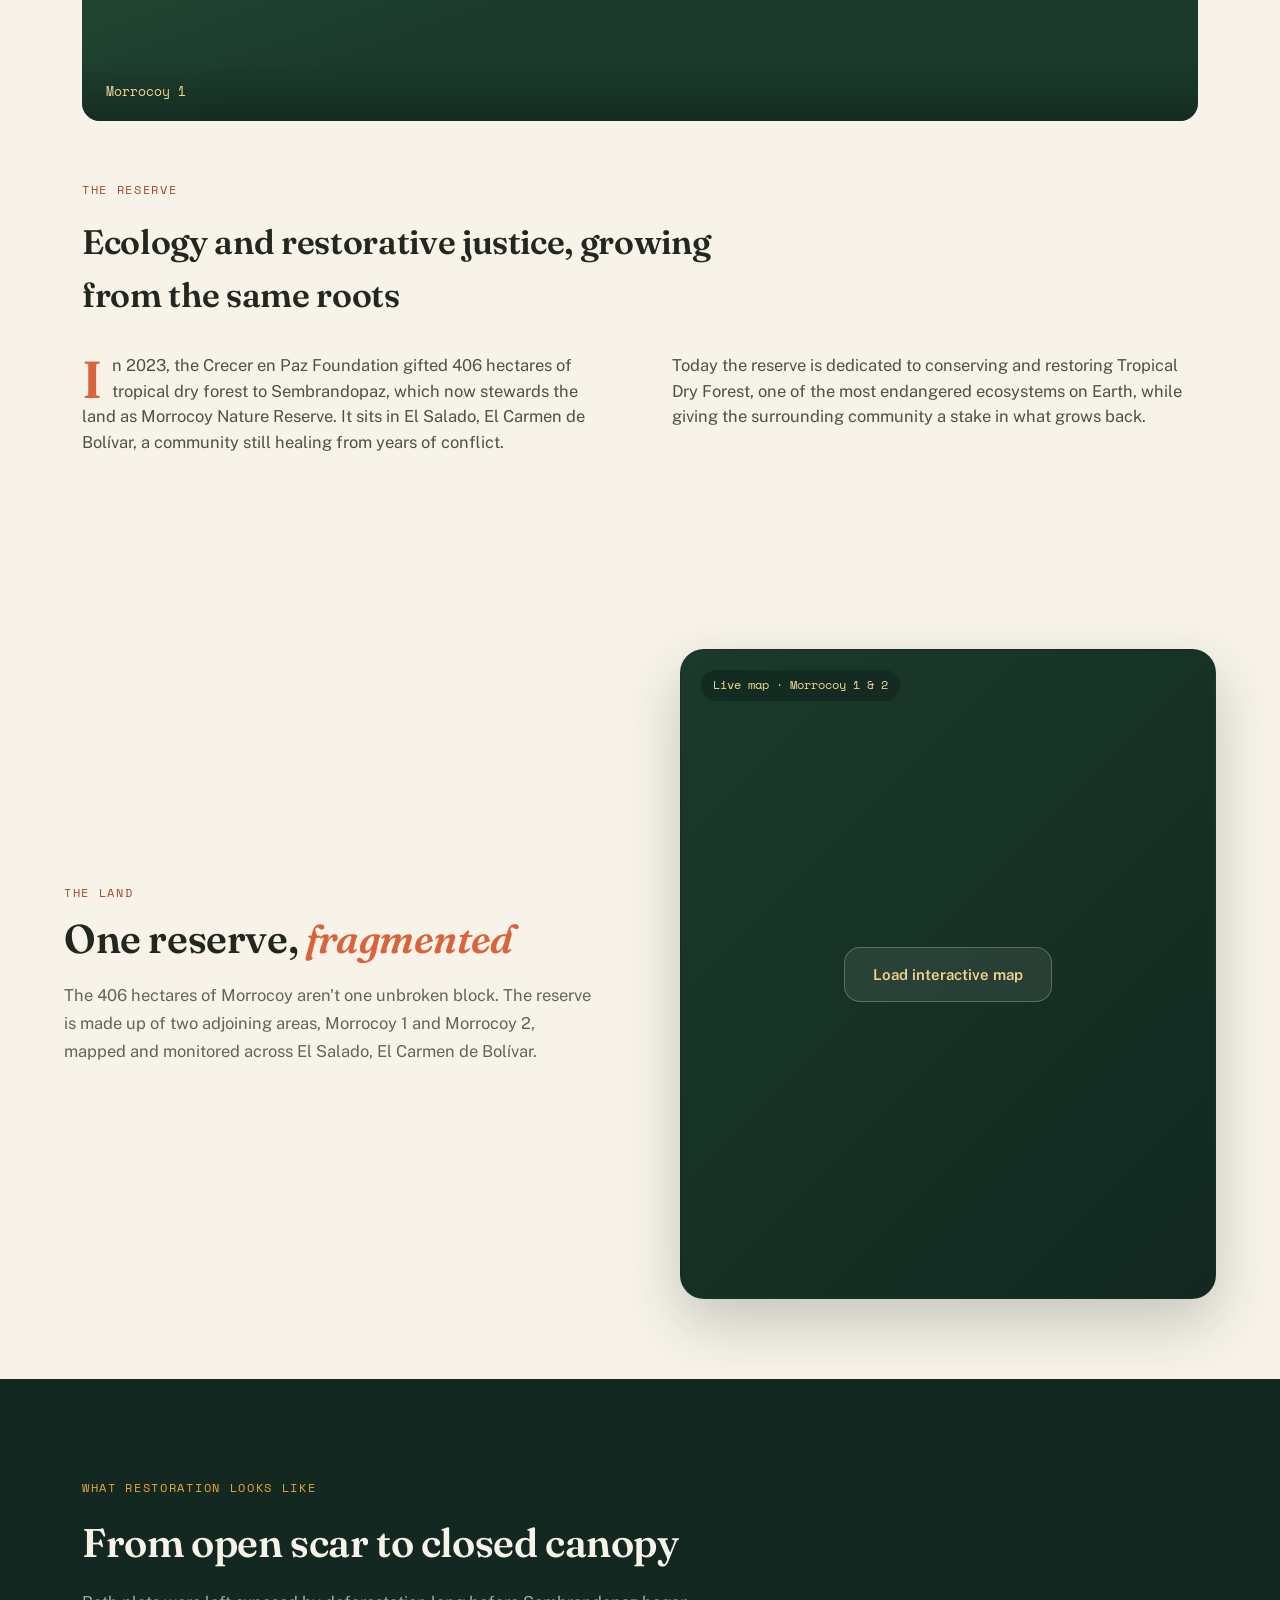
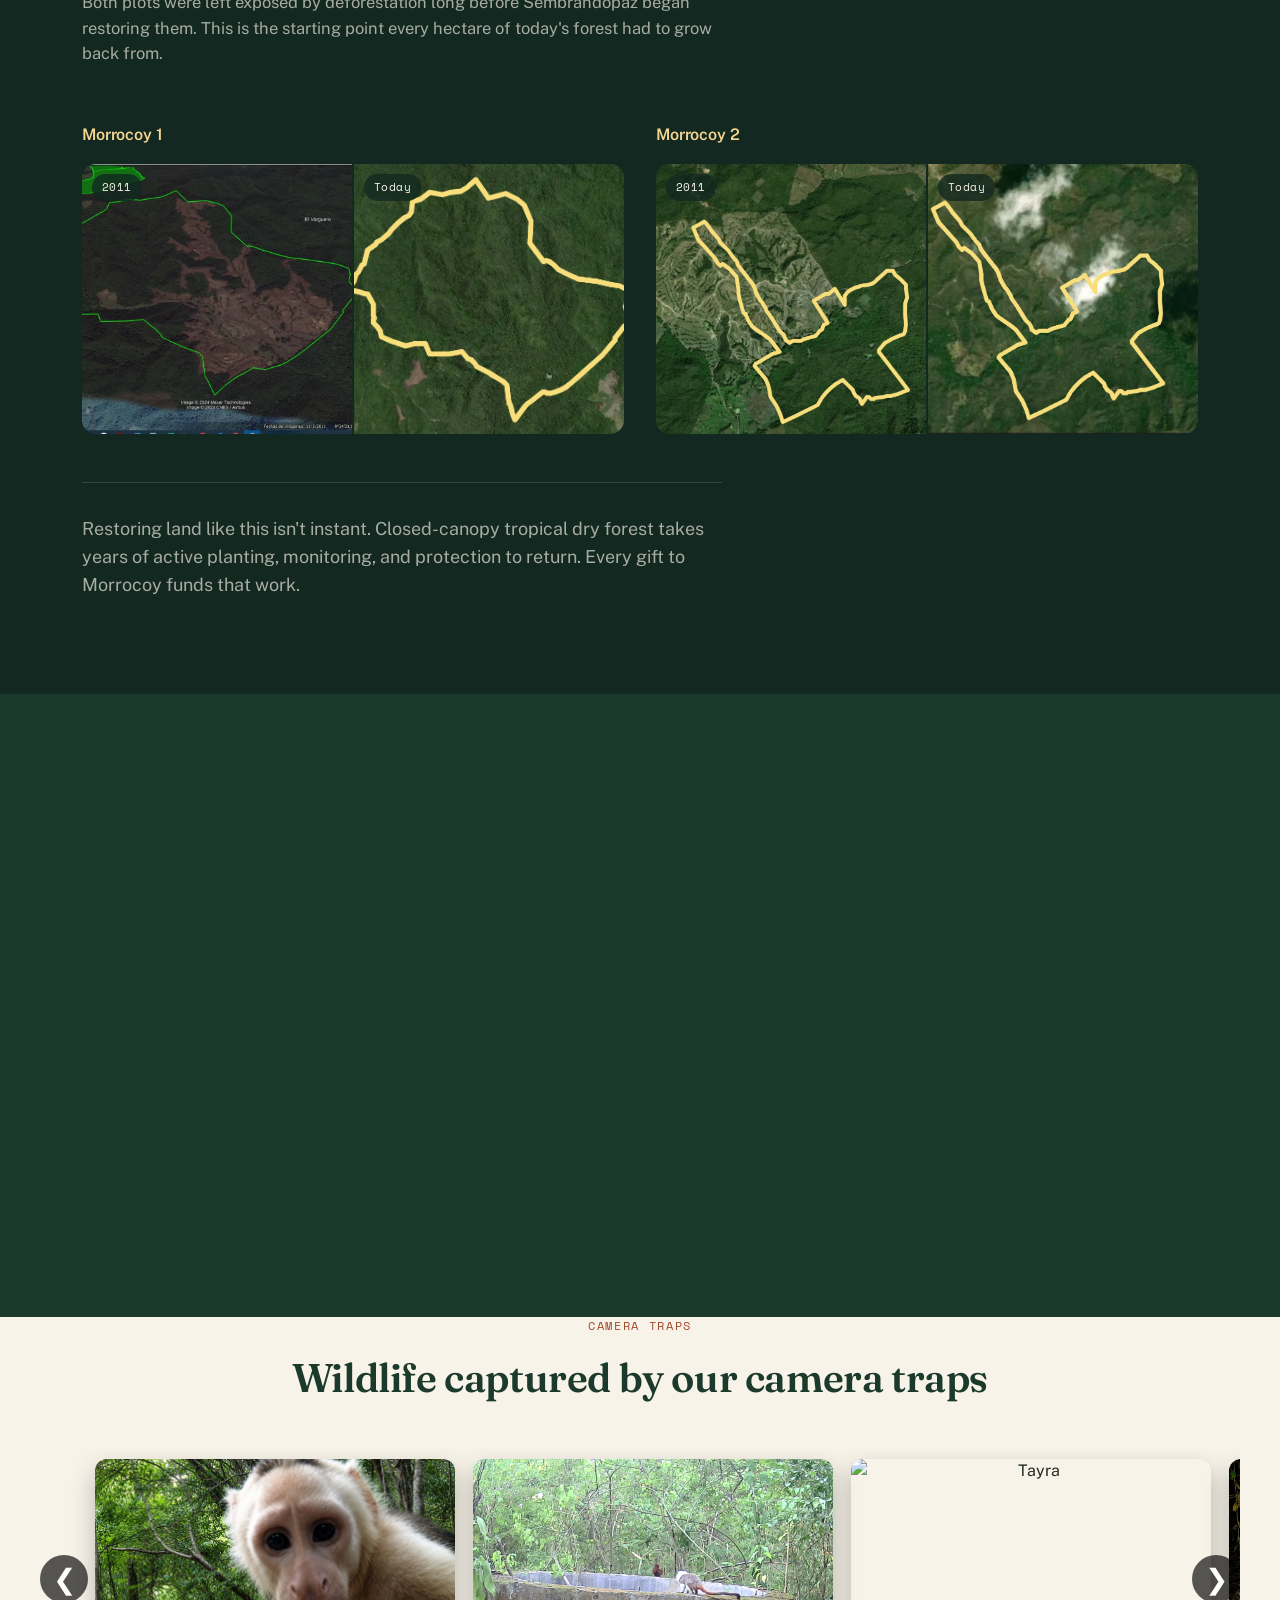
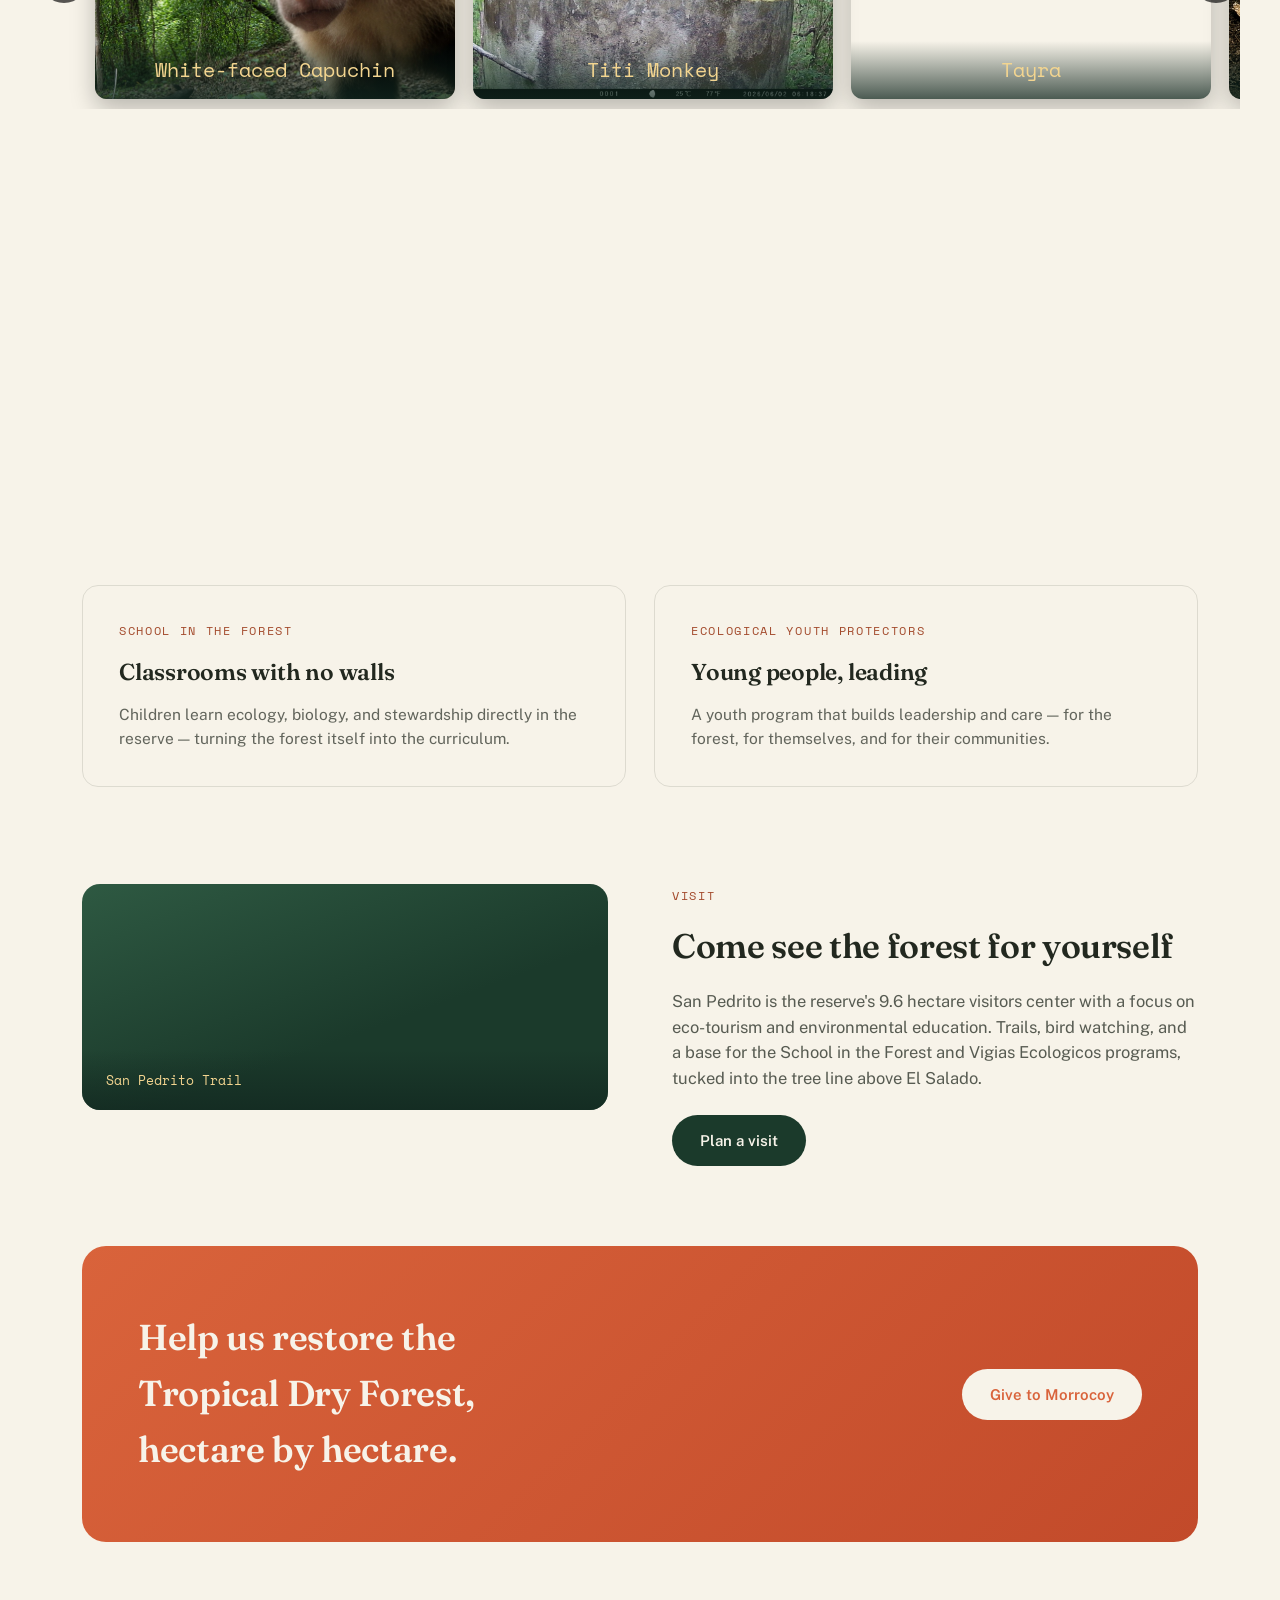
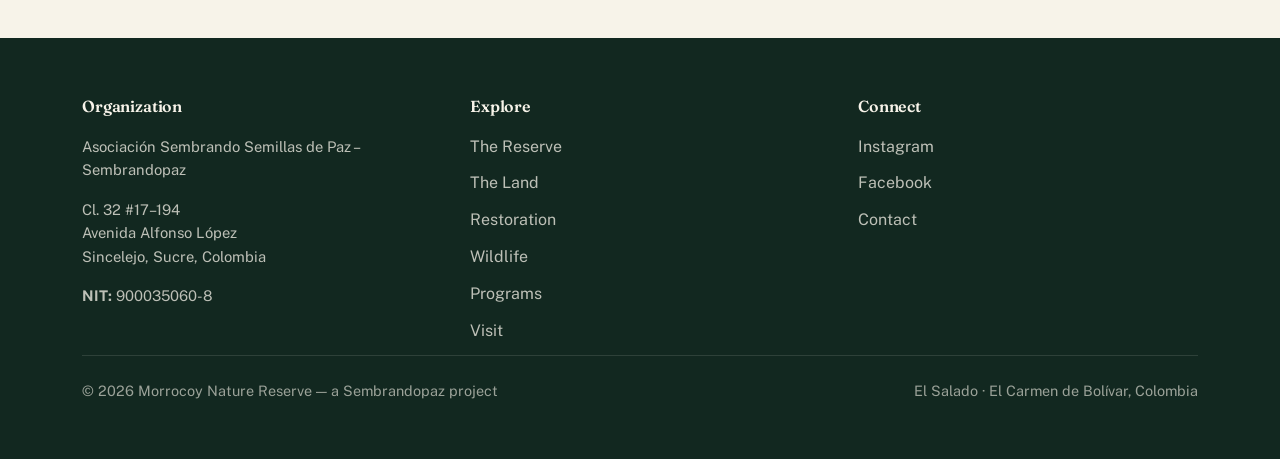
==== commit 70bd48e0: "reflow fix" ====
--- a/index.html
+++ b/index.html
@@ -25,7 +25,7 @@
 <header>
 <nav>
     <a href="#" class="logo">
-    <img src="images/logos/cream_logo.webp" alt="Morrocoy Nature Reserve" data-i18n-alt="nav.logo_alt">
+    <img src="images/logos/cream_logo.webp" alt="Morrocoy Nature Reserve" data-i18n-alt="nav.logo_alt" width="180" height="180">
 </a>
 
 <div class="nav-links">
@@ -85,8 +85,8 @@
 <section id="story">
   <div class="wrap reveal">
     <div class="story-visual">
-      <video autoplay muted loop playsinline>
-    <source src="videos/morrocoy_aerial.mp4" type="video/mp4">
+      <video class="lazy-video" muted loop playsinline preload="none">
+    <source data-src="videos/morrocoy_aerial.mp4" type="video/mp4">
     Your browser does not support the video tag.
 </video>
       <div class="caption" data-i18n="story.video_caption">
@@ -299,8 +299,8 @@
   <div class="wrap">
     <div class="visit-split reveal">
      <div class="story-visual">
-  <video autoplay muted loop playsinline>
-    <source src="videos/pond_walk.mp4" type="video/mp4">
+  <video class="lazy-video" muted loop playsinline preload="none">
+    <source data-src="videos/pond_walk.mp4" type="video/mp4">
     Your browser does not support the video tag.
   </video>
 
--- a/css/styles.min.css
+++ b/css/styles.min.css
@@ -1 +1 @@
-:root{--canopy:#1B3A2B;--canopy-deep:#122820;--sun:#E8A93B;--sun-soft:#F3D590;--gold-hover:#E8C878;--paper:#F7F3E9;--ink:#22281F;--ember:#D9633B;--ember-dark:#A34A2C;--line:rgba(34,40,31,0.12);--max:1180px}*{box-sizing:border-box;margin:0;padding:0}html{scroll-behavior:smooth}body{font-family:'Public Sans',sans-serif;color:var(--ink);background:var(--paper);line-height:1.55;-webkit-font-smoothing:antialiased}h1,h2,h3{font-family:Fraunces,serif;font-weight:600;letter-spacing:-.01em}a{color:inherit;text-decoration:none}img{max-width:100%;display:block}.wrap{max-width:var(--max);margin:0 auto;padding:0 32px}.eyebrow{font-family:'Space Mono',monospace;font-size:12px;letter-spacing:.14em;text-transform:uppercase;color:var(--ember-dark)}header{position:sticky;top:0;z-index:50;background:rgba(247,243,233,.9);backdrop-filter:blur(8px);border-bottom:1px solid var(--line)}nav{display:flex;align-items:center;justify-content:space-between;padding:18px 32px;max-width:var(--max);margin:0 auto}.logo{display:flex;align-items:center;gap:10px;font-family:Fraunces,serif;font-weight:600;font-size:19px}.nav-links{display:flex;gap:36px;font-size:15px;font-weight:500}.nav-links a{position:relative;padding:4px 0}.nav-links a::after{content:'';position:absolute;left:0;bottom:0;width:0;height:1.5px;background:var(--ember);transition:width .25s ease}.nav-links a:hover::after{width:100%}.nav-cta{background:var(--sun);color:var(--canopy-deep);padding:10px 22px;border-radius:100px;font-size:14px;font-weight:600;transition:background .2s ease}.nav-cta:hover{background:var(--sun-soft)}.nav-toggle{display:none;background:0 0;border:none;font-size:24px;cursor:pointer}.lang-toggle{display:flex;align-items:center;gap:6px;font-family:'Space Mono',monospace;font-size:12px;letter-spacing:.06em}.lang-btn{background:0 0;border:none;cursor:pointer;padding:4px 6px;border-radius:6px;color:rgba(34,40,31,.7);font-family:inherit;font-size:inherit;transition:color .2s ease,background .2s ease}.lang-btn:hover{color:var(--ink)}.lang-btn.active{color:var(--ember-dark);font-weight:700;background:rgba(217,99,59,.1)}.lang-sep{color:rgba(34,40,31,.25);font-size:11px}.hero{position:relative;background:var(--canopy);color:var(--paper);overflow:hidden;padding:64px 0 90px}.hero::before{content:'';position:absolute;left:50%;bottom:-40%;width:1400px;height:1400px;transform:translateX(-50%);background:radial-gradient(circle,rgba(232,169,59,.35) 0,rgba(232,169,59,0) 60%);pointer-events:none}.hero-arc{position:absolute;left:0;right:0;bottom:0;height:220px;background:linear-gradient(to top,var(--sun) 0,var(--sun) 2px,transparent 2px);-webkit-mask-image:radial-gradient(ellipse 70% 100% at 50% 100%,black 60%,transparent 62%);mask-image:radial-gradient(ellipse 70% 100% at 50% 100%,black 60%,transparent 62%);opacity:.5}.hero-inner{position:relative;z-index:2;max-width:760px}.hero-stats-wrap{position:relative;z-index:2}.hero h1{font-size:clamp(38px, 5.4vw, 66px);line-height:1.05;margin:18px 0 24px}.hero h1 em{font-style:italic;color:var(--sun-soft)}.hero p{font-size:18px;max-width:540px;color:rgba(247,243,233,.85);margin-bottom:34px}.hero-actions{display:flex;gap:16px;flex-wrap:wrap}.btn{display:inline-block;padding:14px 28px;border-radius:100px;font-size:15px;font-weight:600;transition:transform .18s ease,background .18s ease}.btn-primary{background:var(--sun);color:var(--canopy-deep)}.btn-primary:hover{background:var(--sun-soft);transform:translateY(-1px)}.btn-ghost{border:1px solid rgba(247,243,233,.4);color:var(--paper)}.btn-ghost:hover{border-color:var(--paper);transform:translateY(-1px)}.hero-stats{display:flex;gap:48px;margin-top:64px;flex-wrap:wrap;justify-content:center;padding-top:32px;border-top:1px solid rgba(247,243,233,.18)}.stat-num{font-family:Fraunces,serif;font-size:32px;color:var(--sun-soft)}.stat-label{font-size:13px;color:rgba(247,243,233,.65);max-width:160px}.stat-urgent{position:relative;padding:14px 20px 14px 24px;background:rgba(217,99,59,.14);border:1px solid rgba(217,99,59,.4);border-radius:12px;margin:-14px 0}.stat-flag{display:block;font-family:'Space Mono',monospace;font-size:10px;letter-spacing:.14em;text-transform:uppercase;color:var(--ember);margin-bottom:6px}.stat-urgent .stat-num{color:var(--ember);font-size:34px}.stat-urgent .stat-label{color:rgba(247,243,233,.85);max-width:180px}section{padding:96px 0}#programs{padding-bottom:48px}#visit{padding-top:48px}.section-head{max-width:640px;margin-bottom:56px}.section-head h2{font-size:clamp(28px, 3.4vw, 40px);margin-top:12px}.section-head p{color:rgba(34,40,31,.7);margin-top:16px;font-size:16.5px}.story-visual{aspect-ratio:21/9;border-radius:18px;overflow:hidden;background:linear-gradient(160deg,#2e5942,var(--canopy) 60%);position:relative;margin-bottom:56px}.story-visual video{width:100%;height:100%;object-fit:cover;display:block}.story-visual .caption{position:absolute;left:0;right:0;bottom:0;padding:20px 24px;background:linear-gradient(to top,rgba(18,40,32,.75),transparent);font-family:'Space Mono',monospace;color:var(--sun-soft);font-size:13px}.story-copy{display:grid;grid-template-columns:1fr 1fr;gap:64px}.story-copy p{margin-bottom:18px;color:rgba(34,40,31,.8);font-size:16.5px}.story-copy p:first-of-type::first-letter{font-family:Fraunces,serif;font-size:52px;float:left;line-height:.8;padding:6px 10px 0 0;color:var(--ember);font-weight:600}.visit-split{display:grid;grid-template-columns:1fr 1fr;gap:64px;align-items:center;margin-bottom:80px}.visit-copy p{color:rgba(34,40,31,.75);font-size:16.5px;margin:16px 0 24px}.map-frame{aspect-ratio:4/3.4;border-radius:18px;overflow:hidden;border:1px solid var(--line);background:var(--paper);position:relative}.restoration{background:var(--canopy-deep);color:var(--paper)}.restoration .section-head p{color:rgba(247,243,233,.65)}.restoration .section-head .eyebrow{color:var(--sun)}.compare-grid{display:grid;grid-template-columns:1fr 1fr;gap:32px}.compare-card h3{font-size:16px;font-weight:600;margin-bottom:16px;color:var(--sun-soft);font-family:'Public Sans',sans-serif}.compare-pair{display:grid;grid-template-columns:1fr 1fr;gap:2px;border-radius:14px;overflow:hidden}.compare-frame{aspect-ratio:1/1;position:relative;overflow:hidden;background:rgba(247,243,233,.06)}.compare-frame img{width:100%;height:100%;object-fit:cover;display:block}.compare-frame .badge{position:absolute;top:10px;left:10px;font-family:'Space Mono',monospace;font-size:11px;letter-spacing:.04em;padding:5px 10px;border-radius:100px;background:rgba(18,40,32,.8);color:var(--paper)}.restoration-note{margin-top:48px;padding-top:32px;border-top:1px solid rgba(247,243,233,.14);max-width:640px;font-size:18px;color:rgba(247,243,233,.65)}.wildlife{background:var(--canopy);color:var(--paper)}.wildlife .section-head p{color:rgba(247,243,233,.7)}.wildlife .section-head .eyebrow{color:var(--sun)}.wildlife-grid{display:grid;grid-template-columns:repeat(3,1fr);gap:1px;background:rgba(247,243,233,.14);border-radius:16px;overflow:hidden}.wcard{background:var(--canopy-deep);padding:32px 28px}.wcard h3{font-size:19px;margin-bottom:8px;color:var(--sun-soft)}.wcard p{font-size:14.5px;color:rgba(247,243,233,.65)}.programs-grid{display:grid;grid-template-columns:repeat(2,1fr);gap:28px}.pcard{border:1px solid var(--line);border-radius:16px;padding:36px;transition:border-color .2s ease,transform .2s ease}.pcard:hover{border-color:var(--ember);transform:translateY(-3px)}.pcard .eyebrow{margin-bottom:14px;display:block}.pcard h3{font-size:23px;margin-bottom:12px}.pcard p{color:rgba(34,40,31,.7);font-size:15.5px}.give{background:linear-gradient(135deg,var(--ember),#c24a2a);color:var(--paper);border-radius:24px;padding:64px 56px;display:flex;justify-content:space-between;align-items:center;gap:32px;flex-wrap:wrap}.give h2{font-size:clamp(26px,3vw,36px);max-width:460px}.give .btn-primary{background:var(--paper);color:var(--ember)}.give .btn-primary:hover{background:var(--sun-soft);color:var(--canopy-deep)}footer{background:var(--canopy-deep);color:rgba(247,243,233,.6);padding:56px 0 32px}.footer-top{display:flex;justify-content:space-between;align-items:flex-start;gap:4rem;padding:0;border-bottom:1px solid rgba(247,243,233,.12)}.footer-top .logo{color:var(--paper)}.footer-links{display:grid;grid-template-columns:repeat(3,minmax(180px,1fr));gap:3rem}.footer-links h3{margin-bottom:1rem;color:#f7f3e9;font-size:1rem}.footer-links a{display:block;margin-bottom:.75rem;color:rgba(247,243,233,.75);text-decoration:none;transition:.25s}.footer-links a:hover{color:var(--gold-hover)}.footer-links p{margin:0 0 1rem;color:rgba(247,243,233,.75);line-height:1.6;font-size:.92rem}.footer-bottom{display:flex;justify-content:space-between;align-items:center;flex-wrap:wrap;gap:1rem;padding:1.5rem 0;color:rgba(247,243,233,.6);font-size:.9rem}.reveal{transition:opacity .6s ease,transform .6s ease}.reveal.reveal-armed{opacity:0;transform:translateY(16px)}.reveal.reveal-armed.in{opacity:1;transform:none}.logo img{height:72px;width:auto;display:block}.reserve-title{margin-bottom:1.75rem}.reserve-label{display:flex;align-items:center;gap:14px;font-family:'Space Mono',monospace;font-size:12px;letter-spacing:.2em;text-transform:uppercase;color:var(--sun-soft);margin-bottom:1rem}.reserve-rule{display:inline-block;width:34px;height:1px;background:var(--sun);flex-shrink:0}.wordmark{font-family:'Cormorant Garamond',serif;font-weight:700;font-size:clamp(3.5rem, 8vw, 6rem);line-height:.85;color:var(--paper);margin:0}.project-badge{display:inline-flex;align-items:center;gap:8px;margin-top:18px;padding:7px 16px;border:1px solid rgba(247,243,233,.35);border-radius:100px;font-family:'Space Mono',monospace;font-size:12px;letter-spacing:.05em;color:var(--sun-soft);transition:border-color .2s ease,background .2s ease}.project-badge:hover{border-color:var(--paper);background:rgba(247,243,233,.08)}#land{padding:0}.land-section{display:grid;grid-template-columns:1fr 1fr;gap:5rem;align-items:center;max-width:1400px;margin:0 auto;padding:80px 5%;min-height:calc(100vh - 90px)}.land-text{max-width:560px}.land-text .eyebrow{display:block;margin-bottom:14px}.land-text h2{font-size:clamp(28px, 3.4vw, 40px);line-height:1.1;margin-bottom:1.25rem}.land-text h2 em{font-style:italic;color:var(--ember)}.land-text p{font-size:16.5px;line-height:1.7;color:rgba(34,40,31,.7)}.map-frame{width:100%;height:100%;min-height:650px;position:relative;border-radius:24px;overflow:hidden;border:1px solid var(--line);box-shadow:0 24px 60px rgba(18,40,32,.22)}.map-frame .tag{position:absolute;top:20px;left:20px;z-index:2;background:rgba(18,40,32,.75);backdrop-filter:blur(4px);color:var(--sun-soft);font-family:'Space Mono',monospace;font-size:12px;padding:6px 12px;border-radius:100px}.map-frame iframe{width:100%;height:100%;border:none;display:block}.map-frame{display:flex;align-items:center;justify-content:center;background:linear-gradient(135deg,var(--canopy) 0,var(--canopy-deep) 100%)}.map-load-btn{display:flex;flex-direction:column;align-items:center;gap:10px;padding:18px 28px;border-radius:16px;border:1px solid rgba(247,243,233,.25);background:rgba(247,243,233,.08);color:var(--sun-soft);font-family:'Public Sans',sans-serif;font-size:15px;font-weight:600;cursor:pointer;transition:background .18s ease,transform .18s ease}.map-load-btn:hover{background:rgba(247,243,233,.16);transform:translateY(-2px)}.map-load-icon{font-size:28px}section.camera-gallery{padding:0 0 96px}.camera-gallery{width:min(95%,1200px);margin:0 auto;text-align:center}.camera-gallery .eyebrow{display:block;margin-bottom:12px}.camera-gallery h2{margin:0 0 40px;font-size:clamp(28px, 3.4vw, 40px);color:var(--canopy)}.carousel{position:relative}.carousel-track{display:flex;gap:18px;overflow-x:auto;scroll-behavior:smooth;scrollbar-width:none;-ms-overflow-style:none;padding:10px 55px}.carousel-track::-webkit-scrollbar{display:none}.carousel-frame{flex:0 0 auto;width:360px;height:240px;position:relative;overflow:hidden;border-radius:12px;cursor:pointer;transition:.35s;box-shadow:0 10px 25px rgba(0,0,0,.25)}.carousel-frame:hover{transform:scale(1.04)}.carousel-frame img{width:100%;height:100%;object-fit:cover;display:block}.carousel-frame .caption{position:absolute;left:0;right:0;bottom:0;padding:14px 16px;background:linear-gradient(to top,rgba(18,40,32,.75),transparent);font-family:'Space Mono',monospace;color:var(--sun-soft);font-size:19.5px}.carousel-btn{position:absolute;top:50%;transform:translateY(-50%);width:48px;height:48px;border:none;border-radius:50%;background:rgba(0,0,0,.65);color:#fff;font-size:28px;cursor:pointer;z-index:20;transition:.25s}.carousel-btn:hover{background:#3f7f47}.prev{left:0}.next{right:0}@media (max-width:820px){.story-visual{aspect-ratio:4/3}.story-copy{grid-template-columns:1fr}.visit-split{grid-template-columns:1fr}.compare-grid{grid-template-columns:1fr}.nav-links{display:none}.nav-links.mobile-open{display:flex;flex-direction:column;position:absolute;top:100%;left:0;right:0;background:var(--paper);padding:20px 32px;border-bottom:1px solid var(--line)}.nav-toggle{display:block}.story{grid-template-columns:1fr}.wildlife-grid{grid-template-columns:1fr}.programs-grid{grid-template-columns:1fr}.give{flex-direction:column;align-items:flex-start;padding:44px 28px}.hero{padding:48px 0 64px}}@media (prefers-reduced-motion:reduce){html{scroll-behavior:auto}*{transition:none!important}}@media (max-width:1000px){.land-section{grid-template-columns:1fr;gap:3rem;min-height:auto;padding:60px 5%}.map-frame{height:60vh;min-height:500px}}@media (max-width:600px){.land-section{padding:40px 20px}.land-text p{font-size:1.05rem}.map-frame{height:50vh;min-height:350px}}@media (max-width:768px){.carousel-frame{width:280px;height:185px}.carousel-track{padding:10px 35px}}@media (max-width:900px){.footer-top{flex-direction:column;gap:2.5rem}.footer-links{grid-template-columns:1fr;gap:2rem}.footer-bottom{flex-direction:column;text-align:center}}+:root{--canopy:#1B3A2B;--canopy-deep:#122820;--sun:#E8A93B;--sun-soft:#F3D590;--gold-hover:#E8C878;--paper:#F7F3E9;--ink:#22281F;--ember:#D9633B;--ember-dark:#A34A2C;--line:rgba(34,40,31,0.12);--max:1180px}*{box-sizing:border-box;margin:0;padding:0}html{scroll-behavior:smooth}body{font-family:'Public Sans',sans-serif;color:var(--ink);background:var(--paper);line-height:1.55;-webkit-font-smoothing:antialiased}h1,h2,h3{font-family:Fraunces,serif;font-weight:600;letter-spacing:-.01em}a{color:inherit;text-decoration:none}img{max-width:100%;display:block}.wrap{max-width:var(--max);margin:0 auto;padding:0 32px}.eyebrow{font-family:'Space Mono',monospace;font-size:12px;letter-spacing:.14em;text-transform:uppercase;color:var(--ember-dark)}header{position:sticky;top:0;z-index:50;background:var(--paper);border-bottom:1px solid var(--line)}nav{display:flex;align-items:center;justify-content:space-between;padding:18px 32px;max-width:var(--max);margin:0 auto}.logo{display:flex;align-items:center;gap:10px;font-family:Fraunces,serif;font-weight:600;font-size:19px}.nav-links{display:flex;gap:36px;font-size:15px;font-weight:500}.nav-links a{position:relative;padding:4px 0}.nav-links a::after{content:'';position:absolute;left:0;bottom:0;width:0;height:1.5px;background:var(--ember);transition:width .25s ease}.nav-links a:hover::after{width:100%}.nav-cta{background:var(--sun);color:var(--canopy-deep);padding:10px 22px;border-radius:100px;font-size:14px;font-weight:600;transition:background .2s ease}.nav-cta:hover{background:var(--sun-soft)}.nav-toggle{display:none;background:0 0;border:none;font-size:24px;cursor:pointer}.lang-toggle{display:flex;align-items:center;gap:6px;font-family:'Space Mono',monospace;font-size:12px;letter-spacing:.06em}.lang-btn{background:0 0;border:none;cursor:pointer;padding:4px 6px;border-radius:6px;color:rgba(34,40,31,.7);font-family:inherit;font-size:inherit;transition:color .2s ease,background .2s ease}.lang-btn:hover{color:var(--ink)}.lang-btn.active{color:var(--ember-dark);font-weight:700;background:rgba(217,99,59,.1)}.lang-sep{color:rgba(34,40,31,.25);font-size:11px}.hero{position:relative;background:var(--canopy);color:var(--paper);overflow:hidden;padding:64px 0 90px}.hero::before{content:'';position:absolute;left:50%;bottom:-40%;width:1400px;height:1400px;transform:translateX(-50%);background:radial-gradient(circle,rgba(232,169,59,.35) 0,rgba(232,169,59,0) 60%);pointer-events:none}.hero-arc{position:absolute;left:0;right:0;bottom:0;height:220px;background:linear-gradient(to top,var(--sun) 0,var(--sun) 2px,transparent 2px);-webkit-mask-image:radial-gradient(ellipse 70% 100% at 50% 100%,black 60%,transparent 62%);mask-image:radial-gradient(ellipse 70% 100% at 50% 100%,black 60%,transparent 62%);opacity:.5}.hero-inner{position:relative;z-index:2;max-width:760px}.hero-stats-wrap{position:relative;z-index:2}.hero h1{font-size:clamp(38px, 5.4vw, 66px);line-height:1.05;margin:18px 0 24px}.hero h1 em{font-style:italic;color:var(--sun-soft)}.hero p{font-size:18px;max-width:540px;color:rgba(247,243,233,.85);margin-bottom:34px}.hero-actions{display:flex;gap:16px;flex-wrap:wrap}.btn{display:inline-block;padding:14px 28px;border-radius:100px;font-size:15px;font-weight:600;transition:transform .18s ease,background .18s ease}.btn-primary{background:var(--sun);color:var(--canopy-deep)}.btn-primary:hover{background:var(--sun-soft);transform:translateY(-1px)}.btn-ghost{border:1px solid rgba(247,243,233,.4);color:var(--paper)}.btn-ghost:hover{border-color:var(--paper);transform:translateY(-1px)}.hero-stats{display:flex;gap:48px;margin-top:64px;flex-wrap:wrap;justify-content:center;padding-top:32px;border-top:1px solid rgba(247,243,233,.18)}.stat-num{font-family:Fraunces,serif;font-size:32px;color:var(--sun-soft)}.stat-label{font-size:13px;color:rgba(247,243,233,.65);max-width:160px}.stat-urgent{position:relative;padding:14px 20px 14px 24px;background:rgba(217,99,59,.14);border:1px solid rgba(217,99,59,.4);border-radius:12px;margin:-14px 0}.stat-flag{display:block;font-family:'Space Mono',monospace;font-size:10px;letter-spacing:.14em;text-transform:uppercase;color:var(--ember);margin-bottom:6px}.stat-urgent .stat-num{color:var(--ember);font-size:34px}.stat-urgent .stat-label{color:rgba(247,243,233,.85);max-width:180px}section{padding:96px 0}#programs{padding-bottom:48px}#visit{padding-top:48px}.section-head{max-width:640px;margin-bottom:56px}.section-head h2{font-size:clamp(28px, 3.4vw, 40px);margin-top:12px}.section-head p{color:rgba(34,40,31,.7);margin-top:16px;font-size:16.5px}.story-visual{aspect-ratio:21/9;border-radius:18px;overflow:hidden;background:linear-gradient(160deg,#2e5942,var(--canopy) 60%);position:relative;margin-bottom:56px}.story-visual video{width:100%;height:100%;object-fit:cover;display:block}.story-visual .caption{position:absolute;left:0;right:0;bottom:0;padding:20px 24px;background:linear-gradient(to top,rgba(18,40,32,.75),transparent);font-family:'Space Mono',monospace;color:var(--sun-soft);font-size:13px}.story-copy{display:grid;grid-template-columns:1fr 1fr;gap:64px}.story-copy p{margin-bottom:18px;color:rgba(34,40,31,.8);font-size:16.5px}.story-copy p:first-of-type::first-letter{font-family:Fraunces,serif;font-size:52px;float:left;line-height:.8;padding:6px 10px 0 0;color:var(--ember);font-weight:600}.visit-split{display:grid;grid-template-columns:1fr 1fr;gap:64px;align-items:center;margin-bottom:80px}.visit-copy p{color:rgba(34,40,31,.75);font-size:16.5px;margin:16px 0 24px}.map-frame{aspect-ratio:4/3.4;border-radius:18px;overflow:hidden;border:1px solid var(--line);background:var(--paper);position:relative}.restoration{background:var(--canopy-deep);color:var(--paper)}.restoration .section-head p{color:rgba(247,243,233,.65)}.restoration .section-head .eyebrow{color:var(--sun)}.compare-grid{display:grid;grid-template-columns:1fr 1fr;gap:32px}.compare-card h3{font-size:16px;font-weight:600;margin-bottom:16px;color:var(--sun-soft);font-family:'Public Sans',sans-serif}.compare-pair{display:grid;grid-template-columns:1fr 1fr;gap:2px;border-radius:14px;overflow:hidden}.compare-frame{aspect-ratio:1/1;position:relative;overflow:hidden;background:rgba(247,243,233,.06)}.compare-frame img{width:100%;height:100%;object-fit:cover;display:block}.compare-frame .badge{position:absolute;top:10px;left:10px;font-family:'Space Mono',monospace;font-size:11px;letter-spacing:.04em;padding:5px 10px;border-radius:100px;background:rgba(18,40,32,.8);color:var(--paper)}.restoration-note{margin-top:48px;padding-top:32px;border-top:1px solid rgba(247,243,233,.14);max-width:640px;font-size:18px;color:rgba(247,243,233,.65)}.wildlife{background:var(--canopy);color:var(--paper)}.wildlife .section-head p{color:rgba(247,243,233,.7)}.wildlife .section-head .eyebrow{color:var(--sun)}.wildlife-grid{display:grid;grid-template-columns:repeat(3,1fr);gap:1px;background:rgba(247,243,233,.14);border-radius:16px;overflow:hidden}.wcard{background:var(--canopy-deep);padding:32px 28px}.wcard h3{font-size:19px;margin-bottom:8px;color:var(--sun-soft)}.wcard p{font-size:14.5px;color:rgba(247,243,233,.65)}.programs-grid{display:grid;grid-template-columns:repeat(2,1fr);gap:28px}.pcard{border:1px solid var(--line);border-radius:16px;padding:36px;transition:border-color .2s ease,transform .2s ease}.pcard:hover{border-color:var(--ember);transform:translateY(-3px)}.pcard .eyebrow{margin-bottom:14px;display:block}.pcard h3{font-size:23px;margin-bottom:12px}.pcard p{color:rgba(34,40,31,.7);font-size:15.5px}.give{background:linear-gradient(135deg,var(--ember),#c24a2a);color:var(--paper);border-radius:24px;padding:64px 56px;display:flex;justify-content:space-between;align-items:center;gap:32px;flex-wrap:wrap}.give h2{font-size:clamp(26px,3vw,36px);max-width:460px}.give .btn-primary{background:var(--paper);color:var(--ember)}.give .btn-primary:hover{background:var(--sun-soft);color:var(--canopy-deep)}footer{background:var(--canopy-deep);color:rgba(247,243,233,.6);padding:56px 0 32px}.footer-top{display:flex;justify-content:space-between;align-items:flex-start;gap:4rem;padding:0;border-bottom:1px solid rgba(247,243,233,.12)}.footer-top .logo{color:var(--paper)}.footer-links{display:grid;grid-template-columns:repeat(3,minmax(180px,1fr));gap:3rem}.footer-links h3{margin-bottom:1rem;color:#f7f3e9;font-size:1rem}.footer-links a{display:block;margin-bottom:.75rem;color:rgba(247,243,233,.75);text-decoration:none;transition:.25s}.footer-links a:hover{color:var(--gold-hover)}.footer-links p{margin:0 0 1rem;color:rgba(247,243,233,.75);line-height:1.6;font-size:.92rem}.footer-bottom{display:flex;justify-content:space-between;align-items:center;flex-wrap:wrap;gap:1rem;padding:1.5rem 0;color:rgba(247,243,233,.6);font-size:.9rem}.reveal{transition:opacity .6s ease,transform .6s ease}.reveal.reveal-armed{opacity:0;transform:translateY(16px)}.reveal.reveal-armed.in{opacity:1;transform:none}.logo img{height:72px;width:auto;display:block}.reserve-title{margin-bottom:1.75rem}.reserve-label{display:flex;align-items:center;gap:14px;font-family:'Space Mono',monospace;font-size:12px;letter-spacing:.2em;text-transform:uppercase;color:var(--sun-soft);margin-bottom:1rem}.reserve-rule{display:inline-block;width:34px;height:1px;background:var(--sun);flex-shrink:0}.wordmark{font-family:'Cormorant Garamond',serif;font-weight:700;font-size:clamp(3.5rem, 8vw, 6rem);line-height:.85;color:var(--paper);margin:0}.project-badge{display:inline-flex;align-items:center;gap:8px;margin-top:18px;padding:7px 16px;border:1px solid rgba(247,243,233,.35);border-radius:100px;font-family:'Space Mono',monospace;font-size:12px;letter-spacing:.05em;color:var(--sun-soft);transition:border-color .2s ease,background .2s ease}.project-badge:hover{border-color:var(--paper);background:rgba(247,243,233,.08)}#land{padding:0}.land-section{display:grid;grid-template-columns:1fr 1fr;gap:5rem;align-items:center;max-width:1400px;margin:0 auto;padding:80px 5%;min-height:calc(100vh - 90px)}.land-text{max-width:560px}.land-text .eyebrow{display:block;margin-bottom:14px}.land-text h2{font-size:clamp(28px, 3.4vw, 40px);line-height:1.1;margin-bottom:1.25rem}.land-text h2 em{font-style:italic;color:var(--ember)}.land-text p{font-size:16.5px;line-height:1.7;color:rgba(34,40,31,.7)}.map-frame{width:100%;height:100%;min-height:650px;position:relative;border-radius:24px;overflow:hidden;border:1px solid var(--line);box-shadow:0 24px 60px rgba(18,40,32,.22)}.map-frame .tag{position:absolute;top:20px;left:20px;z-index:2;background:rgba(18,40,32,.75);backdrop-filter:blur(4px);color:var(--sun-soft);font-family:'Space Mono',monospace;font-size:12px;padding:6px 12px;border-radius:100px}.map-frame iframe{width:100%;height:100%;border:none;display:block}.map-frame{display:flex;align-items:center;justify-content:center;background:linear-gradient(135deg,var(--canopy) 0,var(--canopy-deep) 100%)}.map-load-btn{display:flex;flex-direction:column;align-items:center;gap:10px;padding:18px 28px;border-radius:16px;border:1px solid rgba(247,243,233,.25);background:rgba(247,243,233,.08);color:var(--sun-soft);font-family:'Public Sans',sans-serif;font-size:15px;font-weight:600;cursor:pointer;transition:background .18s ease,transform .18s ease}.map-load-btn:hover{background:rgba(247,243,233,.16);transform:translateY(-2px)}.map-load-icon{font-size:28px}section.camera-gallery{padding:0 0 96px}.camera-gallery{width:min(95%,1200px);margin:0 auto;text-align:center}.camera-gallery .eyebrow{display:block;margin-bottom:12px}.camera-gallery h2{margin:0 0 40px;font-size:clamp(28px, 3.4vw, 40px);color:var(--canopy)}.carousel{position:relative}.carousel-track{display:flex;gap:18px;overflow-x:auto;scroll-behavior:smooth;scrollbar-width:none;-ms-overflow-style:none;padding:10px 55px}.carousel-track::-webkit-scrollbar{display:none}.carousel-frame{flex:0 0 auto;width:360px;height:240px;position:relative;overflow:hidden;border-radius:12px;cursor:pointer;transition:.35s;box-shadow:0 10px 25px rgba(0,0,0,.25)}.carousel-frame:hover{transform:scale(1.04)}.carousel-frame img{width:100%;height:100%;object-fit:cover;display:block}.carousel-frame .caption{position:absolute;left:0;right:0;bottom:0;padding:14px 16px;background:linear-gradient(to top,rgba(18,40,32,.75),transparent);font-family:'Space Mono',monospace;color:var(--sun-soft);font-size:19.5px}.carousel-btn{position:absolute;top:50%;transform:translateY(-50%);width:48px;height:48px;border:none;border-radius:50%;background:rgba(0,0,0,.65);color:#fff;font-size:28px;cursor:pointer;z-index:20;transition:.25s}.carousel-btn:hover{background:#3f7f47}.prev{left:0}.next{right:0}@media (max-width:820px){.story-visual{aspect-ratio:4/3}.story-copy{grid-template-columns:1fr}.visit-split{grid-template-columns:1fr}.compare-grid{grid-template-columns:1fr}.nav-links{display:none}.nav-links.mobile-open{display:flex;flex-direction:column;position:absolute;top:100%;left:0;right:0;background:var(--paper);padding:20px 32px;border-bottom:1px solid var(--line)}.nav-toggle{display:block}.story{grid-template-columns:1fr}.wildlife-grid{grid-template-columns:1fr}.programs-grid{grid-template-columns:1fr}.give{flex-direction:column;align-items:flex-start;padding:44px 28px}.hero{padding:48px 0 64px}}@media (prefers-reduced-motion:reduce){html{scroll-behavior:auto}*{transition:none!important}}@media (max-width:1000px){.land-section{grid-template-columns:1fr;gap:3rem;min-height:auto;padding:60px 5%}.map-frame{height:60vh;min-height:500px}}@media (max-width:600px){.land-section{padding:40px 20px}.land-text p{font-size:1.05rem}.map-frame{height:50vh;min-height:350px}}@media (max-width:768px){.carousel-frame{width:280px;height:185px}.carousel-track{padding:10px 35px}}@media (max-width:900px){.footer-top{flex-direction:column;gap:2.5rem}.footer-links{grid-template-columns:1fr;gap:2rem}.footer-bottom{flex-direction:column;text-align:center}}
--- a/css/styles.min.css
+++ b/css/styles.min.css
@@ -1 +1 @@
-:root{--canopy:#1B3A2B;--canopy-deep:#122820;--sun:#E8A93B;--sun-soft:#F3D590;--gold-hover:#E8C878;--paper:#F7F3E9;--ink:#22281F;--ember:#D9633B;--ember-dark:#A34A2C;--line:rgba(34,40,31,0.12);--max:1180px}*{box-sizing:border-box;margin:0;padding:0}html{scroll-behavior:smooth}body{font-family:'Public Sans',sans-serif;color:var(--ink);background:var(--paper);line-height:1.55;-webkit-font-smoothing:antialiased}h1,h2,h3{font-family:Fraunces,serif;font-weight:600;letter-spacing:-.01em}a{color:inherit;text-decoration:none}img{max-width:100%;display:block}.wrap{max-width:var(--max);margin:0 auto;padding:0 32px}.eyebrow{font-family:'Space Mono',monospace;font-size:12px;letter-spacing:.14em;text-transform:uppercase;color:var(--ember-dark)}header{position:sticky;top:0;z-index:50;background:rgba(247,243,233,.9);backdrop-filter:blur(8px);border-bottom:1px solid var(--line)}nav{display:flex;align-items:center;justify-content:space-between;padding:18px 32px;max-width:var(--max);margin:0 auto}.logo{display:flex;align-items:center;gap:10px;font-family:Fraunces,serif;font-weight:600;font-size:19px}.nav-links{display:flex;gap:36px;font-size:15px;font-weight:500}.nav-links a{position:relative;padding:4px 0}.nav-links a::after{content:'';position:absolute;left:0;bottom:0;width:0;height:1.5px;background:var(--ember);transition:width .25s ease}.nav-links a:hover::after{width:100%}.nav-cta{background:var(--sun);color:var(--canopy-deep);padding:10px 22px;border-radius:100px;font-size:14px;font-weight:600;transition:background .2s ease}.nav-cta:hover{background:var(--sun-soft)}.nav-toggle{display:none;background:0 0;border:none;font-size:24px;cursor:pointer}.lang-toggle{display:flex;align-items:center;gap:6px;font-family:'Space Mono',monospace;font-size:12px;letter-spacing:.06em}.lang-btn{background:0 0;border:none;cursor:pointer;padding:4px 6px;border-radius:6px;color:rgba(34,40,31,.7);font-family:inherit;font-size:inherit;transition:color .2s ease,background .2s ease}.lang-btn:hover{color:var(--ink)}.lang-btn.active{color:var(--ember-dark);font-weight:700;background:rgba(217,99,59,.1)}.lang-sep{color:rgba(34,40,31,.25);font-size:11px}.hero{position:relative;background:var(--canopy);color:var(--paper);overflow:hidden;padding:64px 0 90px}.hero::before{content:'';position:absolute;left:50%;bottom:-40%;width:1400px;height:1400px;transform:translateX(-50%);background:radial-gradient(circle,rgba(232,169,59,.35) 0,rgba(232,169,59,0) 60%);pointer-events:none}.hero-arc{position:absolute;left:0;right:0;bottom:0;height:220px;background:linear-gradient(to top,var(--sun) 0,var(--sun) 2px,transparent 2px);-webkit-mask-image:radial-gradient(ellipse 70% 100% at 50% 100%,black 60%,transparent 62%);mask-image:radial-gradient(ellipse 70% 100% at 50% 100%,black 60%,transparent 62%);opacity:.5}.hero-inner{position:relative;z-index:2;max-width:760px}.hero-stats-wrap{position:relative;z-index:2}.hero h1{font-size:clamp(38px, 5.4vw, 66px);line-height:1.05;margin:18px 0 24px}.hero h1 em{font-style:italic;color:var(--sun-soft)}.hero p{font-size:18px;max-width:540px;color:rgba(247,243,233,.85);margin-bottom:34px}.hero-actions{display:flex;gap:16px;flex-wrap:wrap}.btn{display:inline-block;padding:14px 28px;border-radius:100px;font-size:15px;font-weight:600;transition:transform .18s ease,background .18s ease}.btn-primary{background:var(--sun);color:var(--canopy-deep)}.btn-primary:hover{background:var(--sun-soft);transform:translateY(-1px)}.btn-ghost{border:1px solid rgba(247,243,233,.4);color:var(--paper)}.btn-ghost:hover{border-color:var(--paper);transform:translateY(-1px)}.hero-stats{display:flex;gap:48px;margin-top:64px;flex-wrap:wrap;justify-content:center;padding-top:32px;border-top:1px solid rgba(247,243,233,.18)}.stat-num{font-family:Fraunces,serif;font-size:32px;color:var(--sun-soft)}.stat-label{font-size:13px;color:rgba(247,243,233,.65);max-width:160px}.stat-urgent{position:relative;padding:14px 20px 14px 24px;background:rgba(217,99,59,.14);border:1px solid rgba(217,99,59,.4);border-radius:12px;margin:-14px 0}.stat-flag{display:block;font-family:'Space Mono',monospace;font-size:10px;letter-spacing:.14em;text-transform:uppercase;color:var(--ember);margin-bottom:6px}.stat-urgent .stat-num{color:var(--ember);font-size:34px}.stat-urgent .stat-label{color:rgba(247,243,233,.85);max-width:180px}section{padding:96px 0}#programs{padding-bottom:48px}#visit{padding-top:48px}.section-head{max-width:640px;margin-bottom:56px}.section-head h2{font-size:clamp(28px, 3.4vw, 40px);margin-top:12px}.section-head p{color:rgba(34,40,31,.7);margin-top:16px;font-size:16.5px}.story-visual{aspect-ratio:21/9;border-radius:18px;overflow:hidden;background:linear-gradient(160deg,#2e5942,var(--canopy) 60%);position:relative;margin-bottom:56px}.story-visual video{width:100%;height:100%;object-fit:cover;display:block}.story-visual .caption{position:absolute;left:0;right:0;bottom:0;padding:20px 24px;background:linear-gradient(to top,rgba(18,40,32,.75),transparent);font-family:'Space Mono',monospace;color:var(--sun-soft);font-size:13px}.story-copy{display:grid;grid-template-columns:1fr 1fr;gap:64px}.story-copy p{margin-bottom:18px;color:rgba(34,40,31,.8);font-size:16.5px}.story-copy p:first-of-type::first-letter{font-family:Fraunces,serif;font-size:52px;float:left;line-height:.8;padding:6px 10px 0 0;color:var(--ember);font-weight:600}.visit-split{display:grid;grid-template-columns:1fr 1fr;gap:64px;align-items:center;margin-bottom:80px}.visit-copy p{color:rgba(34,40,31,.75);font-size:16.5px;margin:16px 0 24px}.map-frame{aspect-ratio:4/3.4;border-radius:18px;overflow:hidden;border:1px solid var(--line);background:var(--paper);position:relative}.restoration{background:var(--canopy-deep);color:var(--paper)}.restoration .section-head p{color:rgba(247,243,233,.65)}.restoration .section-head .eyebrow{color:var(--sun)}.compare-grid{display:grid;grid-template-columns:1fr 1fr;gap:32px}.compare-card h3{font-size:16px;font-weight:600;margin-bottom:16px;color:var(--sun-soft);font-family:'Public Sans',sans-serif}.compare-pair{display:grid;grid-template-columns:1fr 1fr;gap:2px;border-radius:14px;overflow:hidden}.compare-frame{aspect-ratio:1/1;position:relative;overflow:hidden;background:rgba(247,243,233,.06)}.compare-frame img{width:100%;height:100%;object-fit:cover;display:block}.compare-frame .badge{position:absolute;top:10px;left:10px;font-family:'Space Mono',monospace;font-size:11px;letter-spacing:.04em;padding:5px 10px;border-radius:100px;background:rgba(18,40,32,.8);color:var(--paper)}.restoration-note{margin-top:48px;padding-top:32px;border-top:1px solid rgba(247,243,233,.14);max-width:640px;font-size:18px;color:rgba(247,243,233,.65)}.wildlife{background:var(--canopy);color:var(--paper)}.wildlife .section-head p{color:rgba(247,243,233,.7)}.wildlife .section-head .eyebrow{color:var(--sun)}.wildlife-grid{display:grid;grid-template-columns:repeat(3,1fr);gap:1px;background:rgba(247,243,233,.14);border-radius:16px;overflow:hidden}.wcard{background:var(--canopy-deep);padding:32px 28px}.wcard h3{font-size:19px;margin-bottom:8px;color:var(--sun-soft)}.wcard p{font-size:14.5px;color:rgba(247,243,233,.65)}.programs-grid{display:grid;grid-template-columns:repeat(2,1fr);gap:28px}.pcard{border:1px solid var(--line);border-radius:16px;padding:36px;transition:border-color .2s ease,transform .2s ease}.pcard:hover{border-color:var(--ember);transform:translateY(-3px)}.pcard .eyebrow{margin-bottom:14px;display:block}.pcard h3{font-size:23px;margin-bottom:12px}.pcard p{color:rgba(34,40,31,.7);font-size:15.5px}.give{background:linear-gradient(135deg,var(--ember),#c24a2a);color:var(--paper);border-radius:24px;padding:64px 56px;display:flex;justify-content:space-between;align-items:center;gap:32px;flex-wrap:wrap}.give h2{font-size:clamp(26px,3vw,36px);max-width:460px}.give .btn-primary{background:var(--paper);color:var(--ember)}.give .btn-primary:hover{background:var(--sun-soft);color:var(--canopy-deep)}footer{background:var(--canopy-deep);color:rgba(247,243,233,.6);padding:56px 0 32px}.footer-top{display:flex;justify-content:space-between;align-items:flex-start;gap:4rem;padding:0;border-bottom:1px solid rgba(247,243,233,.12)}.footer-top .logo{color:var(--paper)}.footer-links{display:grid;grid-template-columns:repeat(3,minmax(180px,1fr));gap:3rem}.footer-links h3{margin-bottom:1rem;color:#f7f3e9;font-size:1rem}.footer-links a{display:block;margin-bottom:.75rem;color:rgba(247,243,233,.75);text-decoration:none;transition:.25s}.footer-links a:hover{color:var(--gold-hover)}.footer-links p{margin:0 0 1rem;color:rgba(247,243,233,.75);line-height:1.6;font-size:.92rem}.footer-bottom{display:flex;justify-content:space-between;align-items:center;flex-wrap:wrap;gap:1rem;padding:1.5rem 0;color:rgba(247,243,233,.6);font-size:.9rem}.reveal{transition:opacity .6s ease,transform .6s ease}.reveal.reveal-armed{opacity:0;transform:translateY(16px)}.reveal.reveal-armed.in{opacity:1;transform:none}.logo img{height:72px;width:auto;display:block}.reserve-title{margin-bottom:1.75rem}.reserve-label{display:flex;align-items:center;gap:14px;font-family:'Space Mono',monospace;font-size:12px;letter-spacing:.2em;text-transform:uppercase;color:var(--sun-soft);margin-bottom:1rem}.reserve-rule{display:inline-block;width:34px;height:1px;background:var(--sun);flex-shrink:0}.wordmark{font-family:'Cormorant Garamond',serif;font-weight:700;font-size:clamp(3.5rem, 8vw, 6rem);line-height:.85;color:var(--paper);margin:0}.project-badge{display:inline-flex;align-items:center;gap:8px;margin-top:18px;padding:7px 16px;border:1px solid rgba(247,243,233,.35);border-radius:100px;font-family:'Space Mono',monospace;font-size:12px;letter-spacing:.05em;color:var(--sun-soft);transition:border-color .2s ease,background .2s ease}.project-badge:hover{border-color:var(--paper);background:rgba(247,243,233,.08)}#land{padding:0}.land-section{display:grid;grid-template-columns:1fr 1fr;gap:5rem;align-items:center;max-width:1400px;margin:0 auto;padding:80px 5%;min-height:calc(100vh - 90px)}.land-text{max-width:560px}.land-text .eyebrow{display:block;margin-bottom:14px}.land-text h2{font-size:clamp(28px, 3.4vw, 40px);line-height:1.1;margin-bottom:1.25rem}.land-text h2 em{font-style:italic;color:var(--ember)}.land-text p{font-size:16.5px;line-height:1.7;color:rgba(34,40,31,.7)}.map-frame{width:100%;height:100%;min-height:650px;position:relative;border-radius:24px;overflow:hidden;border:1px solid var(--line);box-shadow:0 24px 60px rgba(18,40,32,.22)}.map-frame .tag{position:absolute;top:20px;left:20px;z-index:2;background:rgba(18,40,32,.75);backdrop-filter:blur(4px);color:var(--sun-soft);font-family:'Space Mono',monospace;font-size:12px;padding:6px 12px;border-radius:100px}.map-frame iframe{width:100%;height:100%;border:none;display:block}.map-frame{display:flex;align-items:center;justify-content:center;background:linear-gradient(135deg,var(--canopy) 0,var(--canopy-deep) 100%)}.map-load-btn{display:flex;flex-direction:column;align-items:center;gap:10px;padding:18px 28px;border-radius:16px;border:1px solid rgba(247,243,233,.25);background:rgba(247,243,233,.08);color:var(--sun-soft);font-family:'Public Sans',sans-serif;font-size:15px;font-weight:600;cursor:pointer;transition:background .18s ease,transform .18s ease}.map-load-btn:hover{background:rgba(247,243,233,.16);transform:translateY(-2px)}.map-load-icon{font-size:28px}section.camera-gallery{padding:0 0 96px}.camera-gallery{width:min(95%,1200px);margin:0 auto;text-align:center}.camera-gallery .eyebrow{display:block;margin-bottom:12px}.camera-gallery h2{margin:0 0 40px;font-size:clamp(28px, 3.4vw, 40px);color:var(--canopy)}.carousel{position:relative}.carousel-track{display:flex;gap:18px;overflow-x:auto;scroll-behavior:smooth;scrollbar-width:none;-ms-overflow-style:none;padding:10px 55px}.carousel-track::-webkit-scrollbar{display:none}.carousel-frame{flex:0 0 auto;width:360px;height:240px;position:relative;overflow:hidden;border-radius:12px;cursor:pointer;transition:.35s;box-shadow:0 10px 25px rgba(0,0,0,.25)}.carousel-frame:hover{transform:scale(1.04)}.carousel-frame img{width:100%;height:100%;object-fit:cover;display:block}.carousel-frame .caption{position:absolute;left:0;right:0;bottom:0;padding:14px 16px;background:linear-gradient(to top,rgba(18,40,32,.75),transparent);font-family:'Space Mono',monospace;color:var(--sun-soft);font-size:19.5px}.carousel-btn{position:absolute;top:50%;transform:translateY(-50%);width:48px;height:48px;border:none;border-radius:50%;background:rgba(0,0,0,.65);color:#fff;font-size:28px;cursor:pointer;z-index:20;transition:.25s}.carousel-btn:hover{background:#3f7f47}.prev{left:0}.next{right:0}@media (max-width:820px){.story-visual{aspect-ratio:4/3}.story-copy{grid-template-columns:1fr}.visit-split{grid-template-columns:1fr}.compare-grid{grid-template-columns:1fr}.nav-links{display:none}.nav-links.mobile-open{display:flex;flex-direction:column;position:absolute;top:100%;left:0;right:0;background:var(--paper);padding:20px 32px;border-bottom:1px solid var(--line)}.nav-toggle{display:block}.story{grid-template-columns:1fr}.wildlife-grid{grid-template-columns:1fr}.programs-grid{grid-template-columns:1fr}.give{flex-direction:column;align-items:flex-start;padding:44px 28px}.hero{padding:48px 0 64px}}@media (prefers-reduced-motion:reduce){html{scroll-behavior:auto}*{transition:none!important}}@media (max-width:1000px){.land-section{grid-template-columns:1fr;gap:3rem;min-height:auto;padding:60px 5%}.map-frame{height:60vh;min-height:500px}}@media (max-width:600px){.land-section{padding:40px 20px}.land-text p{font-size:1.05rem}.map-frame{height:50vh;min-height:350px}}@media (max-width:768px){.carousel-frame{width:280px;height:185px}.carousel-track{padding:10px 35px}}@media (max-width:900px){.footer-top{flex-direction:column;gap:2.5rem}.footer-links{grid-template-columns:1fr;gap:2rem}.footer-bottom{flex-direction:column;text-align:center}}+:root{--canopy:#1B3A2B;--canopy-deep:#122820;--sun:#E8A93B;--sun-soft:#F3D590;--gold-hover:#E8C878;--paper:#F7F3E9;--ink:#22281F;--ember:#D9633B;--ember-dark:#A34A2C;--line:rgba(34,40,31,0.12);--max:1180px}*{box-sizing:border-box;margin:0;padding:0}html{scroll-behavior:smooth}body{font-family:'Public Sans',sans-serif;color:var(--ink);background:var(--paper);line-height:1.55;-webkit-font-smoothing:antialiased}h1,h2,h3{font-family:Fraunces,serif;font-weight:600;letter-spacing:-.01em}a{color:inherit;text-decoration:none}img{max-width:100%;display:block}.wrap{max-width:var(--max);margin:0 auto;padding:0 32px}.eyebrow{font-family:'Space Mono',monospace;font-size:12px;letter-spacing:.14em;text-transform:uppercase;color:var(--ember-dark)}header{position:sticky;top:0;z-index:50;background:var(--paper);border-bottom:1px solid var(--line)}nav{display:flex;align-items:center;justify-content:space-between;padding:18px 32px;max-width:var(--max);margin:0 auto}.logo{display:flex;align-items:center;gap:10px;font-family:Fraunces,serif;font-weight:600;font-size:19px}.nav-links{display:flex;gap:36px;font-size:15px;font-weight:500}.nav-links a{position:relative;padding:4px 0}.nav-links a::after{content:'';position:absolute;left:0;bottom:0;width:0;height:1.5px;background:var(--ember);transition:width .25s ease}.nav-links a:hover::after{width:100%}.nav-cta{background:var(--sun);color:var(--canopy-deep);padding:10px 22px;border-radius:100px;font-size:14px;font-weight:600;transition:background .2s ease}.nav-cta:hover{background:var(--sun-soft)}.nav-toggle{display:none;background:0 0;border:none;font-size:24px;cursor:pointer}.lang-toggle{display:flex;align-items:center;gap:6px;font-family:'Space Mono',monospace;font-size:12px;letter-spacing:.06em}.lang-btn{background:0 0;border:none;cursor:pointer;padding:4px 6px;border-radius:6px;color:rgba(34,40,31,.7);font-family:inherit;font-size:inherit;transition:color .2s ease,background .2s ease}.lang-btn:hover{color:var(--ink)}.lang-btn.active{color:var(--ember-dark);font-weight:700;background:rgba(217,99,59,.1)}.lang-sep{color:rgba(34,40,31,.25);font-size:11px}.hero{position:relative;background:var(--canopy);color:var(--paper);overflow:hidden;padding:64px 0 90px}.hero::before{content:'';position:absolute;left:50%;bottom:-40%;width:1400px;height:1400px;transform:translateX(-50%);background:radial-gradient(circle,rgba(232,169,59,.35) 0,rgba(232,169,59,0) 60%);pointer-events:none}.hero-arc{position:absolute;left:0;right:0;bottom:0;height:220px;background:linear-gradient(to top,var(--sun) 0,var(--sun) 2px,transparent 2px);-webkit-mask-image:radial-gradient(ellipse 70% 100% at 50% 100%,black 60%,transparent 62%);mask-image:radial-gradient(ellipse 70% 100% at 50% 100%,black 60%,transparent 62%);opacity:.5}.hero-inner{position:relative;z-index:2;max-width:760px}.hero-stats-wrap{position:relative;z-index:2}.hero h1{font-size:clamp(38px, 5.4vw, 66px);line-height:1.05;margin:18px 0 24px}.hero h1 em{font-style:italic;color:var(--sun-soft)}.hero p{font-size:18px;max-width:540px;color:rgba(247,243,233,.85);margin-bottom:34px}.hero-actions{display:flex;gap:16px;flex-wrap:wrap}.btn{display:inline-block;padding:14px 28px;border-radius:100px;font-size:15px;font-weight:600;transition:transform .18s ease,background .18s ease}.btn-primary{background:var(--sun);color:var(--canopy-deep)}.btn-primary:hover{background:var(--sun-soft);transform:translateY(-1px)}.btn-ghost{border:1px solid rgba(247,243,233,.4);color:var(--paper)}.btn-ghost:hover{border-color:var(--paper);transform:translateY(-1px)}.hero-stats{display:flex;gap:48px;margin-top:64px;flex-wrap:wrap;justify-content:center;padding-top:32px;border-top:1px solid rgba(247,243,233,.18)}.stat-num{font-family:Fraunces,serif;font-size:32px;color:var(--sun-soft)}.stat-label{font-size:13px;color:rgba(247,243,233,.65);max-width:160px}.stat-urgent{position:relative;padding:14px 20px 14px 24px;background:rgba(217,99,59,.14);border:1px solid rgba(217,99,59,.4);border-radius:12px;margin:-14px 0}.stat-flag{display:block;font-family:'Space Mono',monospace;font-size:10px;letter-spacing:.14em;text-transform:uppercase;color:var(--ember);margin-bottom:6px}.stat-urgent .stat-num{color:var(--ember);font-size:34px}.stat-urgent .stat-label{color:rgba(247,243,233,.85);max-width:180px}section{padding:96px 0}#programs{padding-bottom:48px}#visit{padding-top:48px}.section-head{max-width:640px;margin-bottom:56px}.section-head h2{font-size:clamp(28px, 3.4vw, 40px);margin-top:12px}.section-head p{color:rgba(34,40,31,.7);margin-top:16px;font-size:16.5px}.story-visual{aspect-ratio:21/9;border-radius:18px;overflow:hidden;background:linear-gradient(160deg,#2e5942,var(--canopy) 60%);position:relative;margin-bottom:56px}.story-visual video{width:100%;height:100%;object-fit:cover;display:block}.story-visual .caption{position:absolute;left:0;right:0;bottom:0;padding:20px 24px;background:linear-gradient(to top,rgba(18,40,32,.75),transparent);font-family:'Space Mono',monospace;color:var(--sun-soft);font-size:13px}.story-copy{display:grid;grid-template-columns:1fr 1fr;gap:64px}.story-copy p{margin-bottom:18px;color:rgba(34,40,31,.8);font-size:16.5px}.story-copy p:first-of-type::first-letter{font-family:Fraunces,serif;font-size:52px;float:left;line-height:.8;padding:6px 10px 0 0;color:var(--ember);font-weight:600}.visit-split{display:grid;grid-template-columns:1fr 1fr;gap:64px;align-items:center;margin-bottom:80px}.visit-copy p{color:rgba(34,40,31,.75);font-size:16.5px;margin:16px 0 24px}.map-frame{aspect-ratio:4/3.4;border-radius:18px;overflow:hidden;border:1px solid var(--line);background:var(--paper);position:relative}.restoration{background:var(--canopy-deep);color:var(--paper)}.restoration .section-head p{color:rgba(247,243,233,.65)}.restoration .section-head .eyebrow{color:var(--sun)}.compare-grid{display:grid;grid-template-columns:1fr 1fr;gap:32px}.compare-card h3{font-size:16px;font-weight:600;margin-bottom:16px;color:var(--sun-soft);font-family:'Public Sans',sans-serif}.compare-pair{display:grid;grid-template-columns:1fr 1fr;gap:2px;border-radius:14px;overflow:hidden}.compare-frame{aspect-ratio:1/1;position:relative;overflow:hidden;background:rgba(247,243,233,.06)}.compare-frame img{width:100%;height:100%;object-fit:cover;display:block}.compare-frame .badge{position:absolute;top:10px;left:10px;font-family:'Space Mono',monospace;font-size:11px;letter-spacing:.04em;padding:5px 10px;border-radius:100px;background:rgba(18,40,32,.8);color:var(--paper)}.restoration-note{margin-top:48px;padding-top:32px;border-top:1px solid rgba(247,243,233,.14);max-width:640px;font-size:18px;color:rgba(247,243,233,.65)}.wildlife{background:var(--canopy);color:var(--paper)}.wildlife .section-head p{color:rgba(247,243,233,.7)}.wildlife .section-head .eyebrow{color:var(--sun)}.wildlife-grid{display:grid;grid-template-columns:repeat(3,1fr);gap:1px;background:rgba(247,243,233,.14);border-radius:16px;overflow:hidden}.wcard{background:var(--canopy-deep);padding:32px 28px}.wcard h3{font-size:19px;margin-bottom:8px;color:var(--sun-soft)}.wcard p{font-size:14.5px;color:rgba(247,243,233,.65)}.programs-grid{display:grid;grid-template-columns:repeat(2,1fr);gap:28px}.pcard{border:1px solid var(--line);border-radius:16px;padding:36px;transition:border-color .2s ease,transform .2s ease}.pcard:hover{border-color:var(--ember);transform:translateY(-3px)}.pcard .eyebrow{margin-bottom:14px;display:block}.pcard h3{font-size:23px;margin-bottom:12px}.pcard p{color:rgba(34,40,31,.7);font-size:15.5px}.give{background:linear-gradient(135deg,var(--ember),#c24a2a);color:var(--paper);border-radius:24px;padding:64px 56px;display:flex;justify-content:space-between;align-items:center;gap:32px;flex-wrap:wrap}.give h2{font-size:clamp(26px,3vw,36px);max-width:460px}.give .btn-primary{background:var(--paper);color:var(--ember)}.give .btn-primary:hover{background:var(--sun-soft);color:var(--canopy-deep)}footer{background:var(--canopy-deep);color:rgba(247,243,233,.6);padding:56px 0 32px}.footer-top{display:flex;justify-content:space-between;align-items:flex-start;gap:4rem;padding:0;border-bottom:1px solid rgba(247,243,233,.12)}.footer-top .logo{color:var(--paper)}.footer-links{display:grid;grid-template-columns:repeat(3,minmax(180px,1fr));gap:3rem}.footer-links h3{margin-bottom:1rem;color:#f7f3e9;font-size:1rem}.footer-links a{display:block;margin-bottom:.75rem;color:rgba(247,243,233,.75);text-decoration:none;transition:.25s}.footer-links a:hover{color:var(--gold-hover)}.footer-links p{margin:0 0 1rem;color:rgba(247,243,233,.75);line-height:1.6;font-size:.92rem}.footer-bottom{display:flex;justify-content:space-between;align-items:center;flex-wrap:wrap;gap:1rem;padding:1.5rem 0;color:rgba(247,243,233,.6);font-size:.9rem}.reveal{transition:opacity .6s ease,transform .6s ease}.reveal.reveal-armed{opacity:0;transform:translateY(16px)}.reveal.reveal-armed.in{opacity:1;transform:none}.logo img{height:72px;width:auto;display:block}.reserve-title{margin-bottom:1.75rem}.reserve-label{display:flex;align-items:center;gap:14px;font-family:'Space Mono',monospace;font-size:12px;letter-spacing:.2em;text-transform:uppercase;color:var(--sun-soft);margin-bottom:1rem}.reserve-rule{display:inline-block;width:34px;height:1px;background:var(--sun);flex-shrink:0}.wordmark{font-family:'Cormorant Garamond',serif;font-weight:700;font-size:clamp(3.5rem, 8vw, 6rem);line-height:.85;color:var(--paper);margin:0}.project-badge{display:inline-flex;align-items:center;gap:8px;margin-top:18px;padding:7px 16px;border:1px solid rgba(247,243,233,.35);border-radius:100px;font-family:'Space Mono',monospace;font-size:12px;letter-spacing:.05em;color:var(--sun-soft);transition:border-color .2s ease,background .2s ease}.project-badge:hover{border-color:var(--paper);background:rgba(247,243,233,.08)}#land{padding:0}.land-section{display:grid;grid-template-columns:1fr 1fr;gap:5rem;align-items:center;max-width:1400px;margin:0 auto;padding:80px 5%;min-height:calc(100vh - 90px)}.land-text{max-width:560px}.land-text .eyebrow{display:block;margin-bottom:14px}.land-text h2{font-size:clamp(28px, 3.4vw, 40px);line-height:1.1;margin-bottom:1.25rem}.land-text h2 em{font-style:italic;color:var(--ember)}.land-text p{font-size:16.5px;line-height:1.7;color:rgba(34,40,31,.7)}.map-frame{width:100%;height:100%;min-height:650px;position:relative;border-radius:24px;overflow:hidden;border:1px solid var(--line);box-shadow:0 24px 60px rgba(18,40,32,.22)}.map-frame .tag{position:absolute;top:20px;left:20px;z-index:2;background:rgba(18,40,32,.75);backdrop-filter:blur(4px);color:var(--sun-soft);font-family:'Space Mono',monospace;font-size:12px;padding:6px 12px;border-radius:100px}.map-frame iframe{width:100%;height:100%;border:none;display:block}.map-frame{display:flex;align-items:center;justify-content:center;background:linear-gradient(135deg,var(--canopy) 0,var(--canopy-deep) 100%)}.map-load-btn{display:flex;flex-direction:column;align-items:center;gap:10px;padding:18px 28px;border-radius:16px;border:1px solid rgba(247,243,233,.25);background:rgba(247,243,233,.08);color:var(--sun-soft);font-family:'Public Sans',sans-serif;font-size:15px;font-weight:600;cursor:pointer;transition:background .18s ease,transform .18s ease}.map-load-btn:hover{background:rgba(247,243,233,.16);transform:translateY(-2px)}.map-load-icon{font-size:28px}section.camera-gallery{padding:0 0 96px}.camera-gallery{width:min(95%,1200px);margin:0 auto;text-align:center}.camera-gallery .eyebrow{display:block;margin-bottom:12px}.camera-gallery h2{margin:0 0 40px;font-size:clamp(28px, 3.4vw, 40px);color:var(--canopy)}.carousel{position:relative}.carousel-track{display:flex;gap:18px;overflow-x:auto;scroll-behavior:smooth;scrollbar-width:none;-ms-overflow-style:none;padding:10px 55px}.carousel-track::-webkit-scrollbar{display:none}.carousel-frame{flex:0 0 auto;width:360px;height:240px;position:relative;overflow:hidden;border-radius:12px;cursor:pointer;transition:.35s;box-shadow:0 10px 25px rgba(0,0,0,.25)}.carousel-frame:hover{transform:scale(1.04)}.carousel-frame img{width:100%;height:100%;object-fit:cover;display:block}.carousel-frame .caption{position:absolute;left:0;right:0;bottom:0;padding:14px 16px;background:linear-gradient(to top,rgba(18,40,32,.75),transparent);font-family:'Space Mono',monospace;color:var(--sun-soft);font-size:19.5px}.carousel-btn{position:absolute;top:50%;transform:translateY(-50%);width:48px;height:48px;border:none;border-radius:50%;background:rgba(0,0,0,.65);color:#fff;font-size:28px;cursor:pointer;z-index:20;transition:.25s}.carousel-btn:hover{background:#3f7f47}.prev{left:0}.next{right:0}@media (max-width:820px){.story-visual{aspect-ratio:4/3}.story-copy{grid-template-columns:1fr}.visit-split{grid-template-columns:1fr}.compare-grid{grid-template-columns:1fr}.nav-links{display:none}.nav-links.mobile-open{display:flex;flex-direction:column;position:absolute;top:100%;left:0;right:0;background:var(--paper);padding:20px 32px;border-bottom:1px solid var(--line)}.nav-toggle{display:block}.story{grid-template-columns:1fr}.wildlife-grid{grid-template-columns:1fr}.programs-grid{grid-template-columns:1fr}.give{flex-direction:column;align-items:flex-start;padding:44px 28px}.hero{padding:48px 0 64px}}@media (prefers-reduced-motion:reduce){html{scroll-behavior:auto}*{transition:none!important}}@media (max-width:1000px){.land-section{grid-template-columns:1fr;gap:3rem;min-height:auto;padding:60px 5%}.map-frame{height:60vh;min-height:500px}}@media (max-width:600px){.land-section{padding:40px 20px}.land-text p{font-size:1.05rem}.map-frame{height:50vh;min-height:350px}}@media (max-width:768px){.carousel-frame{width:280px;height:185px}.carousel-track{padding:10px 35px}}@media (max-width:900px){.footer-top{flex-direction:column;gap:2.5rem}.footer-links{grid-template-columns:1fr;gap:2rem}.footer-bottom{flex-direction:column;text-align:center}}
--- a/css/styles.min.css
+++ b/css/styles.min.css
@@ -1 +1 @@
-:root{--canopy:#1B3A2B;--canopy-deep:#122820;--sun:#E8A93B;--sun-soft:#F3D590;--gold-hover:#E8C878;--paper:#F7F3E9;--ink:#22281F;--ember:#D9633B;--ember-dark:#A34A2C;--line:rgba(34,40,31,0.12);--max:1180px}*{box-sizing:border-box;margin:0;padding:0}html{scroll-behavior:smooth}body{font-family:'Public Sans',sans-serif;color:var(--ink);background:var(--paper);line-height:1.55;-webkit-font-smoothing:antialiased}h1,h2,h3{font-family:Fraunces,serif;font-weight:600;letter-spacing:-.01em}a{color:inherit;text-decoration:none}img{max-width:100%;display:block}.wrap{max-width:var(--max);margin:0 auto;padding:0 32px}.eyebrow{font-family:'Space Mono',monospace;font-size:12px;letter-spacing:.14em;text-transform:uppercase;color:var(--ember-dark)}header{position:sticky;top:0;z-index:50;background:rgba(247,243,233,.9);backdrop-filter:blur(8px);border-bottom:1px solid var(--line)}nav{display:flex;align-items:center;justify-content:space-between;padding:18px 32px;max-width:var(--max);margin:0 auto}.logo{display:flex;align-items:center;gap:10px;font-family:Fraunces,serif;font-weight:600;font-size:19px}.nav-links{display:flex;gap:36px;font-size:15px;font-weight:500}.nav-links a{position:relative;padding:4px 0}.nav-links a::after{content:'';position:absolute;left:0;bottom:0;width:0;height:1.5px;background:var(--ember);transition:width .25s ease}.nav-links a:hover::after{width:100%}.nav-cta{background:var(--sun);color:var(--canopy-deep);padding:10px 22px;border-radius:100px;font-size:14px;font-weight:600;transition:background .2s ease}.nav-cta:hover{background:var(--sun-soft)}.nav-toggle{display:none;background:0 0;border:none;font-size:24px;cursor:pointer}.lang-toggle{display:flex;align-items:center;gap:6px;font-family:'Space Mono',monospace;font-size:12px;letter-spacing:.06em}.lang-btn{background:0 0;border:none;cursor:pointer;padding:4px 6px;border-radius:6px;color:rgba(34,40,31,.7);font-family:inherit;font-size:inherit;transition:color .2s ease,background .2s ease}.lang-btn:hover{color:var(--ink)}.lang-btn.active{color:var(--ember-dark);font-weight:700;background:rgba(217,99,59,.1)}.lang-sep{color:rgba(34,40,31,.25);font-size:11px}.hero{position:relative;background:var(--canopy);color:var(--paper);overflow:hidden;padding:64px 0 90px}.hero::before{content:'';position:absolute;left:50%;bottom:-40%;width:1400px;height:1400px;transform:translateX(-50%);background:radial-gradient(circle,rgba(232,169,59,.35) 0,rgba(232,169,59,0) 60%);pointer-events:none}.hero-arc{position:absolute;left:0;right:0;bottom:0;height:220px;background:linear-gradient(to top,var(--sun) 0,var(--sun) 2px,transparent 2px);-webkit-mask-image:radial-gradient(ellipse 70% 100% at 50% 100%,black 60%,transparent 62%);mask-image:radial-gradient(ellipse 70% 100% at 50% 100%,black 60%,transparent 62%);opacity:.5}.hero-inner{position:relative;z-index:2;max-width:760px}.hero-stats-wrap{position:relative;z-index:2}.hero h1{font-size:clamp(38px, 5.4vw, 66px);line-height:1.05;margin:18px 0 24px}.hero h1 em{font-style:italic;color:var(--sun-soft)}.hero p{font-size:18px;max-width:540px;color:rgba(247,243,233,.85);margin-bottom:34px}.hero-actions{display:flex;gap:16px;flex-wrap:wrap}.btn{display:inline-block;padding:14px 28px;border-radius:100px;font-size:15px;font-weight:600;transition:transform .18s ease,background .18s ease}.btn-primary{background:var(--sun);color:var(--canopy-deep)}.btn-primary:hover{background:var(--sun-soft);transform:translateY(-1px)}.btn-ghost{border:1px solid rgba(247,243,233,.4);color:var(--paper)}.btn-ghost:hover{border-color:var(--paper);transform:translateY(-1px)}.hero-stats{display:flex;gap:48px;margin-top:64px;flex-wrap:wrap;justify-content:center;padding-top:32px;border-top:1px solid rgba(247,243,233,.18)}.stat-num{font-family:Fraunces,serif;font-size:32px;color:var(--sun-soft)}.stat-label{font-size:13px;color:rgba(247,243,233,.65);max-width:160px}.stat-urgent{position:relative;padding:14px 20px 14px 24px;background:rgba(217,99,59,.14);border:1px solid rgba(217,99,59,.4);border-radius:12px;margin:-14px 0}.stat-flag{display:block;font-family:'Space Mono',monospace;font-size:10px;letter-spacing:.14em;text-transform:uppercase;color:var(--ember);margin-bottom:6px}.stat-urgent .stat-num{color:var(--ember);font-size:34px}.stat-urgent .stat-label{color:rgba(247,243,233,.85);max-width:180px}section{padding:96px 0}#programs{padding-bottom:48px}#visit{padding-top:48px}.section-head{max-width:640px;margin-bottom:56px}.section-head h2{font-size:clamp(28px, 3.4vw, 40px);margin-top:12px}.section-head p{color:rgba(34,40,31,.7);margin-top:16px;font-size:16.5px}.story-visual{aspect-ratio:21/9;border-radius:18px;overflow:hidden;background:linear-gradient(160deg,#2e5942,var(--canopy) 60%);position:relative;margin-bottom:56px}.story-visual video{width:100%;height:100%;object-fit:cover;display:block}.story-visual .caption{position:absolute;left:0;right:0;bottom:0;padding:20px 24px;background:linear-gradient(to top,rgba(18,40,32,.75),transparent);font-family:'Space Mono',monospace;color:var(--sun-soft);font-size:13px}.story-copy{display:grid;grid-template-columns:1fr 1fr;gap:64px}.story-copy p{margin-bottom:18px;color:rgba(34,40,31,.8);font-size:16.5px}.story-copy p:first-of-type::first-letter{font-family:Fraunces,serif;font-size:52px;float:left;line-height:.8;padding:6px 10px 0 0;color:var(--ember);font-weight:600}.visit-split{display:grid;grid-template-columns:1fr 1fr;gap:64px;align-items:center;margin-bottom:80px}.visit-copy p{color:rgba(34,40,31,.75);font-size:16.5px;margin:16px 0 24px}.map-frame{aspect-ratio:4/3.4;border-radius:18px;overflow:hidden;border:1px solid var(--line);background:var(--paper);position:relative}.restoration{background:var(--canopy-deep);color:var(--paper)}.restoration .section-head p{color:rgba(247,243,233,.65)}.restoration .section-head .eyebrow{color:var(--sun)}.compare-grid{display:grid;grid-template-columns:1fr 1fr;gap:32px}.compare-card h3{font-size:16px;font-weight:600;margin-bottom:16px;color:var(--sun-soft);font-family:'Public Sans',sans-serif}.compare-pair{display:grid;grid-template-columns:1fr 1fr;gap:2px;border-radius:14px;overflow:hidden}.compare-frame{aspect-ratio:1/1;position:relative;overflow:hidden;background:rgba(247,243,233,.06)}.compare-frame img{width:100%;height:100%;object-fit:cover;display:block}.compare-frame .badge{position:absolute;top:10px;left:10px;font-family:'Space Mono',monospace;font-size:11px;letter-spacing:.04em;padding:5px 10px;border-radius:100px;background:rgba(18,40,32,.8);color:var(--paper)}.restoration-note{margin-top:48px;padding-top:32px;border-top:1px solid rgba(247,243,233,.14);max-width:640px;font-size:18px;color:rgba(247,243,233,.65)}.wildlife{background:var(--canopy);color:var(--paper)}.wildlife .section-head p{color:rgba(247,243,233,.7)}.wildlife .section-head .eyebrow{color:var(--sun)}.wildlife-grid{display:grid;grid-template-columns:repeat(3,1fr);gap:1px;background:rgba(247,243,233,.14);border-radius:16px;overflow:hidden}.wcard{background:var(--canopy-deep);padding:32px 28px}.wcard h3{font-size:19px;margin-bottom:8px;color:var(--sun-soft)}.wcard p{font-size:14.5px;color:rgba(247,243,233,.65)}.programs-grid{display:grid;grid-template-columns:repeat(2,1fr);gap:28px}.pcard{border:1px solid var(--line);border-radius:16px;padding:36px;transition:border-color .2s ease,transform .2s ease}.pcard:hover{border-color:var(--ember);transform:translateY(-3px)}.pcard .eyebrow{margin-bottom:14px;display:block}.pcard h3{font-size:23px;margin-bottom:12px}.pcard p{color:rgba(34,40,31,.7);font-size:15.5px}.give{background:linear-gradient(135deg,var(--ember),#c24a2a);color:var(--paper);border-radius:24px;padding:64px 56px;display:flex;justify-content:space-between;align-items:center;gap:32px;flex-wrap:wrap}.give h2{font-size:clamp(26px,3vw,36px);max-width:460px}.give .btn-primary{background:var(--paper);color:var(--ember)}.give .btn-primary:hover{background:var(--sun-soft);color:var(--canopy-deep)}footer{background:var(--canopy-deep);color:rgba(247,243,233,.6);padding:56px 0 32px}.footer-top{display:flex;justify-content:space-between;align-items:flex-start;gap:4rem;padding:0;border-bottom:1px solid rgba(247,243,233,.12)}.footer-top .logo{color:var(--paper)}.footer-links{display:grid;grid-template-columns:repeat(3,minmax(180px,1fr));gap:3rem}.footer-links h3{margin-bottom:1rem;color:#f7f3e9;font-size:1rem}.footer-links a{display:block;margin-bottom:.75rem;color:rgba(247,243,233,.75);text-decoration:none;transition:.25s}.footer-links a:hover{color:var(--gold-hover)}.footer-links p{margin:0 0 1rem;color:rgba(247,243,233,.75);line-height:1.6;font-size:.92rem}.footer-bottom{display:flex;justify-content:space-between;align-items:center;flex-wrap:wrap;gap:1rem;padding:1.5rem 0;color:rgba(247,243,233,.6);font-size:.9rem}.reveal{transition:opacity .6s ease,transform .6s ease}.reveal.reveal-armed{opacity:0;transform:translateY(16px)}.reveal.reveal-armed.in{opacity:1;transform:none}.logo img{height:72px;width:auto;display:block}.reserve-title{margin-bottom:1.75rem}.reserve-label{display:flex;align-items:center;gap:14px;font-family:'Space Mono',monospace;font-size:12px;letter-spacing:.2em;text-transform:uppercase;color:var(--sun-soft);margin-bottom:1rem}.reserve-rule{display:inline-block;width:34px;height:1px;background:var(--sun);flex-shrink:0}.wordmark{font-family:'Cormorant Garamond',serif;font-weight:700;font-size:clamp(3.5rem, 8vw, 6rem);line-height:.85;color:var(--paper);margin:0}.project-badge{display:inline-flex;align-items:center;gap:8px;margin-top:18px;padding:7px 16px;border:1px solid rgba(247,243,233,.35);border-radius:100px;font-family:'Space Mono',monospace;font-size:12px;letter-spacing:.05em;color:var(--sun-soft);transition:border-color .2s ease,background .2s ease}.project-badge:hover{border-color:var(--paper);background:rgba(247,243,233,.08)}#land{padding:0}.land-section{display:grid;grid-template-columns:1fr 1fr;gap:5rem;align-items:center;max-width:1400px;margin:0 auto;padding:80px 5%;min-height:calc(100vh - 90px)}.land-text{max-width:560px}.land-text .eyebrow{display:block;margin-bottom:14px}.land-text h2{font-size:clamp(28px, 3.4vw, 40px);line-height:1.1;margin-bottom:1.25rem}.land-text h2 em{font-style:italic;color:var(--ember)}.land-text p{font-size:16.5px;line-height:1.7;color:rgba(34,40,31,.7)}.map-frame{width:100%;height:100%;min-height:650px;position:relative;border-radius:24px;overflow:hidden;border:1px solid var(--line);box-shadow:0 24px 60px rgba(18,40,32,.22)}.map-frame .tag{position:absolute;top:20px;left:20px;z-index:2;background:rgba(18,40,32,.75);backdrop-filter:blur(4px);color:var(--sun-soft);font-family:'Space Mono',monospace;font-size:12px;padding:6px 12px;border-radius:100px}.map-frame iframe{width:100%;height:100%;border:none;display:block}.map-frame{display:flex;align-items:center;justify-content:center;background:linear-gradient(135deg,var(--canopy) 0,var(--canopy-deep) 100%)}.map-load-btn{display:flex;flex-direction:column;align-items:center;gap:10px;padding:18px 28px;border-radius:16px;border:1px solid rgba(247,243,233,.25);background:rgba(247,243,233,.08);color:var(--sun-soft);font-family:'Public Sans',sans-serif;font-size:15px;font-weight:600;cursor:pointer;transition:background .18s ease,transform .18s ease}.map-load-btn:hover{background:rgba(247,243,233,.16);transform:translateY(-2px)}.map-load-icon{font-size:28px}section.camera-gallery{padding:0 0 96px}.camera-gallery{width:min(95%,1200px);margin:0 auto;text-align:center}.camera-gallery .eyebrow{display:block;margin-bottom:12px}.camera-gallery h2{margin:0 0 40px;font-size:clamp(28px, 3.4vw, 40px);color:var(--canopy)}.carousel{position:relative}.carousel-track{display:flex;gap:18px;overflow-x:auto;scroll-behavior:smooth;scrollbar-width:none;-ms-overflow-style:none;padding:10px 55px}.carousel-track::-webkit-scrollbar{display:none}.carousel-frame{flex:0 0 auto;width:360px;height:240px;position:relative;overflow:hidden;border-radius:12px;cursor:pointer;transition:.35s;box-shadow:0 10px 25px rgba(0,0,0,.25)}.carousel-frame:hover{transform:scale(1.04)}.carousel-frame img{width:100%;height:100%;object-fit:cover;display:block}.carousel-frame .caption{position:absolute;left:0;right:0;bottom:0;padding:14px 16px;background:linear-gradient(to top,rgba(18,40,32,.75),transparent);font-family:'Space Mono',monospace;color:var(--sun-soft);font-size:19.5px}.carousel-btn{position:absolute;top:50%;transform:translateY(-50%);width:48px;height:48px;border:none;border-radius:50%;background:rgba(0,0,0,.65);color:#fff;font-size:28px;cursor:pointer;z-index:20;transition:.25s}.carousel-btn:hover{background:#3f7f47}.prev{left:0}.next{right:0}@media (max-width:820px){.story-visual{aspect-ratio:4/3}.story-copy{grid-template-columns:1fr}.visit-split{grid-template-columns:1fr}.compare-grid{grid-template-columns:1fr}.nav-links{display:none}.nav-links.mobile-open{display:flex;flex-direction:column;position:absolute;top:100%;left:0;right:0;background:var(--paper);padding:20px 32px;border-bottom:1px solid var(--line)}.nav-toggle{display:block}.story{grid-template-columns:1fr}.wildlife-grid{grid-template-columns:1fr}.programs-grid{grid-template-columns:1fr}.give{flex-direction:column;align-items:flex-start;padding:44px 28px}.hero{padding:48px 0 64px}}@media (prefers-reduced-motion:reduce){html{scroll-behavior:auto}*{transition:none!important}}@media (max-width:1000px){.land-section{grid-template-columns:1fr;gap:3rem;min-height:auto;padding:60px 5%}.map-frame{height:60vh;min-height:500px}}@media (max-width:600px){.land-section{padding:40px 20px}.land-text p{font-size:1.05rem}.map-frame{height:50vh;min-height:350px}}@media (max-width:768px){.carousel-frame{width:280px;height:185px}.carousel-track{padding:10px 35px}}@media (max-width:900px){.footer-top{flex-direction:column;gap:2.5rem}.footer-links{grid-template-columns:1fr;gap:2rem}.footer-bottom{flex-direction:column;text-align:center}}+:root{--canopy:#1B3A2B;--canopy-deep:#122820;--sun:#E8A93B;--sun-soft:#F3D590;--gold-hover:#E8C878;--paper:#F7F3E9;--ink:#22281F;--ember:#D9633B;--ember-dark:#A34A2C;--line:rgba(34,40,31,0.12);--max:1180px}*{box-sizing:border-box;margin:0;padding:0}html{scroll-behavior:smooth}body{font-family:'Public Sans',sans-serif;color:var(--ink);background:var(--paper);line-height:1.55;-webkit-font-smoothing:antialiased}h1,h2,h3{font-family:Fraunces,serif;font-weight:600;letter-spacing:-.01em}a{color:inherit;text-decoration:none}img{max-width:100%;display:block}.wrap{max-width:var(--max);margin:0 auto;padding:0 32px}.eyebrow{font-family:'Space Mono',monospace;font-size:12px;letter-spacing:.14em;text-transform:uppercase;color:var(--ember-dark)}header{position:sticky;top:0;z-index:50;background:var(--paper);border-bottom:1px solid var(--line)}nav{display:flex;align-items:center;justify-content:space-between;padding:18px 32px;max-width:var(--max);margin:0 auto}.logo{display:flex;align-items:center;gap:10px;font-family:Fraunces,serif;font-weight:600;font-size:19px}.nav-links{display:flex;gap:36px;font-size:15px;font-weight:500}.nav-links a{position:relative;padding:4px 0}.nav-links a::after{content:'';position:absolute;left:0;bottom:0;width:0;height:1.5px;background:var(--ember);transition:width .25s ease}.nav-links a:hover::after{width:100%}.nav-cta{background:var(--sun);color:var(--canopy-deep);padding:10px 22px;border-radius:100px;font-size:14px;font-weight:600;transition:background .2s ease}.nav-cta:hover{background:var(--sun-soft)}.nav-toggle{display:none;background:0 0;border:none;font-size:24px;cursor:pointer}.lang-toggle{display:flex;align-items:center;gap:6px;font-family:'Space Mono',monospace;font-size:12px;letter-spacing:.06em}.lang-btn{background:0 0;border:none;cursor:pointer;padding:4px 6px;border-radius:6px;color:rgba(34,40,31,.7);font-family:inherit;font-size:inherit;transition:color .2s ease,background .2s ease}.lang-btn:hover{color:var(--ink)}.lang-btn.active{color:var(--ember-dark);font-weight:700;background:rgba(217,99,59,.1)}.lang-sep{color:rgba(34,40,31,.25);font-size:11px}.hero{position:relative;background:var(--canopy);color:var(--paper);overflow:hidden;padding:64px 0 90px}.hero::before{content:'';position:absolute;left:50%;bottom:-40%;width:1400px;height:1400px;transform:translateX(-50%);background:radial-gradient(circle,rgba(232,169,59,.35) 0,rgba(232,169,59,0) 60%);pointer-events:none}.hero-arc{position:absolute;left:0;right:0;bottom:0;height:220px;background:linear-gradient(to top,var(--sun) 0,var(--sun) 2px,transparent 2px);-webkit-mask-image:radial-gradient(ellipse 70% 100% at 50% 100%,black 60%,transparent 62%);mask-image:radial-gradient(ellipse 70% 100% at 50% 100%,black 60%,transparent 62%);opacity:.5}.hero-inner{position:relative;z-index:2;max-width:760px}.hero-stats-wrap{position:relative;z-index:2}.hero h1{font-size:clamp(38px, 5.4vw, 66px);line-height:1.05;margin:18px 0 24px}.hero h1 em{font-style:italic;color:var(--sun-soft)}.hero p{font-size:18px;max-width:540px;color:rgba(247,243,233,.85);margin-bottom:34px}.hero-actions{display:flex;gap:16px;flex-wrap:wrap}.btn{display:inline-block;padding:14px 28px;border-radius:100px;font-size:15px;font-weight:600;transition:transform .18s ease,background .18s ease}.btn-primary{background:var(--sun);color:var(--canopy-deep)}.btn-primary:hover{background:var(--sun-soft);transform:translateY(-1px)}.btn-ghost{border:1px solid rgba(247,243,233,.4);color:var(--paper)}.btn-ghost:hover{border-color:var(--paper);transform:translateY(-1px)}.hero-stats{display:flex;gap:48px;margin-top:64px;flex-wrap:wrap;justify-content:center;padding-top:32px;border-top:1px solid rgba(247,243,233,.18)}.stat-num{font-family:Fraunces,serif;font-size:32px;color:var(--sun-soft)}.stat-label{font-size:13px;color:rgba(247,243,233,.65);max-width:160px}.stat-urgent{position:relative;padding:14px 20px 14px 24px;background:rgba(217,99,59,.14);border:1px solid rgba(217,99,59,.4);border-radius:12px;margin:-14px 0}.stat-flag{display:block;font-family:'Space Mono',monospace;font-size:10px;letter-spacing:.14em;text-transform:uppercase;color:var(--ember);margin-bottom:6px}.stat-urgent .stat-num{color:var(--ember);font-size:34px}.stat-urgent .stat-label{color:rgba(247,243,233,.85);max-width:180px}section{padding:96px 0}#programs{padding-bottom:48px}#visit{padding-top:48px}.section-head{max-width:640px;margin-bottom:56px}.section-head h2{font-size:clamp(28px, 3.4vw, 40px);margin-top:12px}.section-head p{color:rgba(34,40,31,.7);margin-top:16px;font-size:16.5px}.story-visual{aspect-ratio:21/9;border-radius:18px;overflow:hidden;background:linear-gradient(160deg,#2e5942,var(--canopy) 60%);position:relative;margin-bottom:56px}.story-visual video{width:100%;height:100%;object-fit:cover;display:block}.story-visual .caption{position:absolute;left:0;right:0;bottom:0;padding:20px 24px;background:linear-gradient(to top,rgba(18,40,32,.75),transparent);font-family:'Space Mono',monospace;color:var(--sun-soft);font-size:13px}.story-copy{display:grid;grid-template-columns:1fr 1fr;gap:64px}.story-copy p{margin-bottom:18px;color:rgba(34,40,31,.8);font-size:16.5px}.story-copy p:first-of-type::first-letter{font-family:Fraunces,serif;font-size:52px;float:left;line-height:.8;padding:6px 10px 0 0;color:var(--ember);font-weight:600}.visit-split{display:grid;grid-template-columns:1fr 1fr;gap:64px;align-items:center;margin-bottom:80px}.visit-copy p{color:rgba(34,40,31,.75);font-size:16.5px;margin:16px 0 24px}.map-frame{aspect-ratio:4/3.4;border-radius:18px;overflow:hidden;border:1px solid var(--line);background:var(--paper);position:relative}.restoration{background:var(--canopy-deep);color:var(--paper)}.restoration .section-head p{color:rgba(247,243,233,.65)}.restoration .section-head .eyebrow{color:var(--sun)}.compare-grid{display:grid;grid-template-columns:1fr 1fr;gap:32px}.compare-card h3{font-size:16px;font-weight:600;margin-bottom:16px;color:var(--sun-soft);font-family:'Public Sans',sans-serif}.compare-pair{display:grid;grid-template-columns:1fr 1fr;gap:2px;border-radius:14px;overflow:hidden}.compare-frame{aspect-ratio:1/1;position:relative;overflow:hidden;background:rgba(247,243,233,.06)}.compare-frame img{width:100%;height:100%;object-fit:cover;display:block}.compare-frame .badge{position:absolute;top:10px;left:10px;font-family:'Space Mono',monospace;font-size:11px;letter-spacing:.04em;padding:5px 10px;border-radius:100px;background:rgba(18,40,32,.8);color:var(--paper)}.restoration-note{margin-top:48px;padding-top:32px;border-top:1px solid rgba(247,243,233,.14);max-width:640px;font-size:18px;color:rgba(247,243,233,.65)}.wildlife{background:var(--canopy);color:var(--paper)}.wildlife .section-head p{color:rgba(247,243,233,.7)}.wildlife .section-head .eyebrow{color:var(--sun)}.wildlife-grid{display:grid;grid-template-columns:repeat(3,1fr);gap:1px;background:rgba(247,243,233,.14);border-radius:16px;overflow:hidden}.wcard{background:var(--canopy-deep);padding:32px 28px}.wcard h3{font-size:19px;margin-bottom:8px;color:var(--sun-soft)}.wcard p{font-size:14.5px;color:rgba(247,243,233,.65)}.programs-grid{display:grid;grid-template-columns:repeat(2,1fr);gap:28px}.pcard{border:1px solid var(--line);border-radius:16px;padding:36px;transition:border-color .2s ease,transform .2s ease}.pcard:hover{border-color:var(--ember);transform:translateY(-3px)}.pcard .eyebrow{margin-bottom:14px;display:block}.pcard h3{font-size:23px;margin-bottom:12px}.pcard p{color:rgba(34,40,31,.7);font-size:15.5px}.give{background:linear-gradient(135deg,var(--ember),#c24a2a);color:var(--paper);border-radius:24px;padding:64px 56px;display:flex;justify-content:space-between;align-items:center;gap:32px;flex-wrap:wrap}.give h2{font-size:clamp(26px,3vw,36px);max-width:460px}.give .btn-primary{background:var(--paper);color:var(--ember)}.give .btn-primary:hover{background:var(--sun-soft);color:var(--canopy-deep)}footer{background:var(--canopy-deep);color:rgba(247,243,233,.6);padding:56px 0 32px}.footer-top{display:flex;justify-content:space-between;align-items:flex-start;gap:4rem;padding:0;border-bottom:1px solid rgba(247,243,233,.12)}.footer-top .logo{color:var(--paper)}.footer-links{display:grid;grid-template-columns:repeat(3,minmax(180px,1fr));gap:3rem}.footer-links h3{margin-bottom:1rem;color:#f7f3e9;font-size:1rem}.footer-links a{display:block;margin-bottom:.75rem;color:rgba(247,243,233,.75);text-decoration:none;transition:.25s}.footer-links a:hover{color:var(--gold-hover)}.footer-links p{margin:0 0 1rem;color:rgba(247,243,233,.75);line-height:1.6;font-size:.92rem}.footer-bottom{display:flex;justify-content:space-between;align-items:center;flex-wrap:wrap;gap:1rem;padding:1.5rem 0;color:rgba(247,243,233,.6);font-size:.9rem}.reveal{transition:opacity .6s ease,transform .6s ease}.reveal.reveal-armed{opacity:0;transform:translateY(16px)}.reveal.reveal-armed.in{opacity:1;transform:none}.logo img{height:72px;width:auto;display:block}.reserve-title{margin-bottom:1.75rem}.reserve-label{display:flex;align-items:center;gap:14px;font-family:'Space Mono',monospace;font-size:12px;letter-spacing:.2em;text-transform:uppercase;color:var(--sun-soft);margin-bottom:1rem}.reserve-rule{display:inline-block;width:34px;height:1px;background:var(--sun);flex-shrink:0}.wordmark{font-family:'Cormorant Garamond',serif;font-weight:700;font-size:clamp(3.5rem, 8vw, 6rem);line-height:.85;color:var(--paper);margin:0}.project-badge{display:inline-flex;align-items:center;gap:8px;margin-top:18px;padding:7px 16px;border:1px solid rgba(247,243,233,.35);border-radius:100px;font-family:'Space Mono',monospace;font-size:12px;letter-spacing:.05em;color:var(--sun-soft);transition:border-color .2s ease,background .2s ease}.project-badge:hover{border-color:var(--paper);background:rgba(247,243,233,.08)}#land{padding:0}.land-section{display:grid;grid-template-columns:1fr 1fr;gap:5rem;align-items:center;max-width:1400px;margin:0 auto;padding:80px 5%;min-height:calc(100vh - 90px)}.land-text{max-width:560px}.land-text .eyebrow{display:block;margin-bottom:14px}.land-text h2{font-size:clamp(28px, 3.4vw, 40px);line-height:1.1;margin-bottom:1.25rem}.land-text h2 em{font-style:italic;color:var(--ember)}.land-text p{font-size:16.5px;line-height:1.7;color:rgba(34,40,31,.7)}.map-frame{width:100%;height:100%;min-height:650px;position:relative;border-radius:24px;overflow:hidden;border:1px solid var(--line);box-shadow:0 24px 60px rgba(18,40,32,.22)}.map-frame .tag{position:absolute;top:20px;left:20px;z-index:2;background:rgba(18,40,32,.75);backdrop-filter:blur(4px);color:var(--sun-soft);font-family:'Space Mono',monospace;font-size:12px;padding:6px 12px;border-radius:100px}.map-frame iframe{width:100%;height:100%;border:none;display:block}.map-frame{display:flex;align-items:center;justify-content:center;background:linear-gradient(135deg,var(--canopy) 0,var(--canopy-deep) 100%)}.map-load-btn{display:flex;flex-direction:column;align-items:center;gap:10px;padding:18px 28px;border-radius:16px;border:1px solid rgba(247,243,233,.25);background:rgba(247,243,233,.08);color:var(--sun-soft);font-family:'Public Sans',sans-serif;font-size:15px;font-weight:600;cursor:pointer;transition:background .18s ease,transform .18s ease}.map-load-btn:hover{background:rgba(247,243,233,.16);transform:translateY(-2px)}.map-load-icon{font-size:28px}section.camera-gallery{padding:0 0 96px}.camera-gallery{width:min(95%,1200px);margin:0 auto;text-align:center}.camera-gallery .eyebrow{display:block;margin-bottom:12px}.camera-gallery h2{margin:0 0 40px;font-size:clamp(28px, 3.4vw, 40px);color:var(--canopy)}.carousel{position:relative}.carousel-track{display:flex;gap:18px;overflow-x:auto;scroll-behavior:smooth;scrollbar-width:none;-ms-overflow-style:none;padding:10px 55px}.carousel-track::-webkit-scrollbar{display:none}.carousel-frame{flex:0 0 auto;width:360px;height:240px;position:relative;overflow:hidden;border-radius:12px;cursor:pointer;transition:.35s;box-shadow:0 10px 25px rgba(0,0,0,.25)}.carousel-frame:hover{transform:scale(1.04)}.carousel-frame img{width:100%;height:100%;object-fit:cover;display:block}.carousel-frame .caption{position:absolute;left:0;right:0;bottom:0;padding:14px 16px;background:linear-gradient(to top,rgba(18,40,32,.75),transparent);font-family:'Space Mono',monospace;color:var(--sun-soft);font-size:19.5px}.carousel-btn{position:absolute;top:50%;transform:translateY(-50%);width:48px;height:48px;border:none;border-radius:50%;background:rgba(0,0,0,.65);color:#fff;font-size:28px;cursor:pointer;z-index:20;transition:.25s}.carousel-btn:hover{background:#3f7f47}.prev{left:0}.next{right:0}@media (max-width:820px){.story-visual{aspect-ratio:4/3}.story-copy{grid-template-columns:1fr}.visit-split{grid-template-columns:1fr}.compare-grid{grid-template-columns:1fr}.nav-links{display:none}.nav-links.mobile-open{display:flex;flex-direction:column;position:absolute;top:100%;left:0;right:0;background:var(--paper);padding:20px 32px;border-bottom:1px solid var(--line)}.nav-toggle{display:block}.story{grid-template-columns:1fr}.wildlife-grid{grid-template-columns:1fr}.programs-grid{grid-template-columns:1fr}.give{flex-direction:column;align-items:flex-start;padding:44px 28px}.hero{padding:48px 0 64px}}@media (prefers-reduced-motion:reduce){html{scroll-behavior:auto}*{transition:none!important}}@media (max-width:1000px){.land-section{grid-template-columns:1fr;gap:3rem;min-height:auto;padding:60px 5%}.map-frame{height:60vh;min-height:500px}}@media (max-width:600px){.land-section{padding:40px 20px}.land-text p{font-size:1.05rem}.map-frame{height:50vh;min-height:350px}}@media (max-width:768px){.carousel-frame{width:280px;height:185px}.carousel-track{padding:10px 35px}}@media (max-width:900px){.footer-top{flex-direction:column;gap:2.5rem}.footer-links{grid-template-columns:1fr;gap:2rem}.footer-bottom{flex-direction:column;text-align:center}}
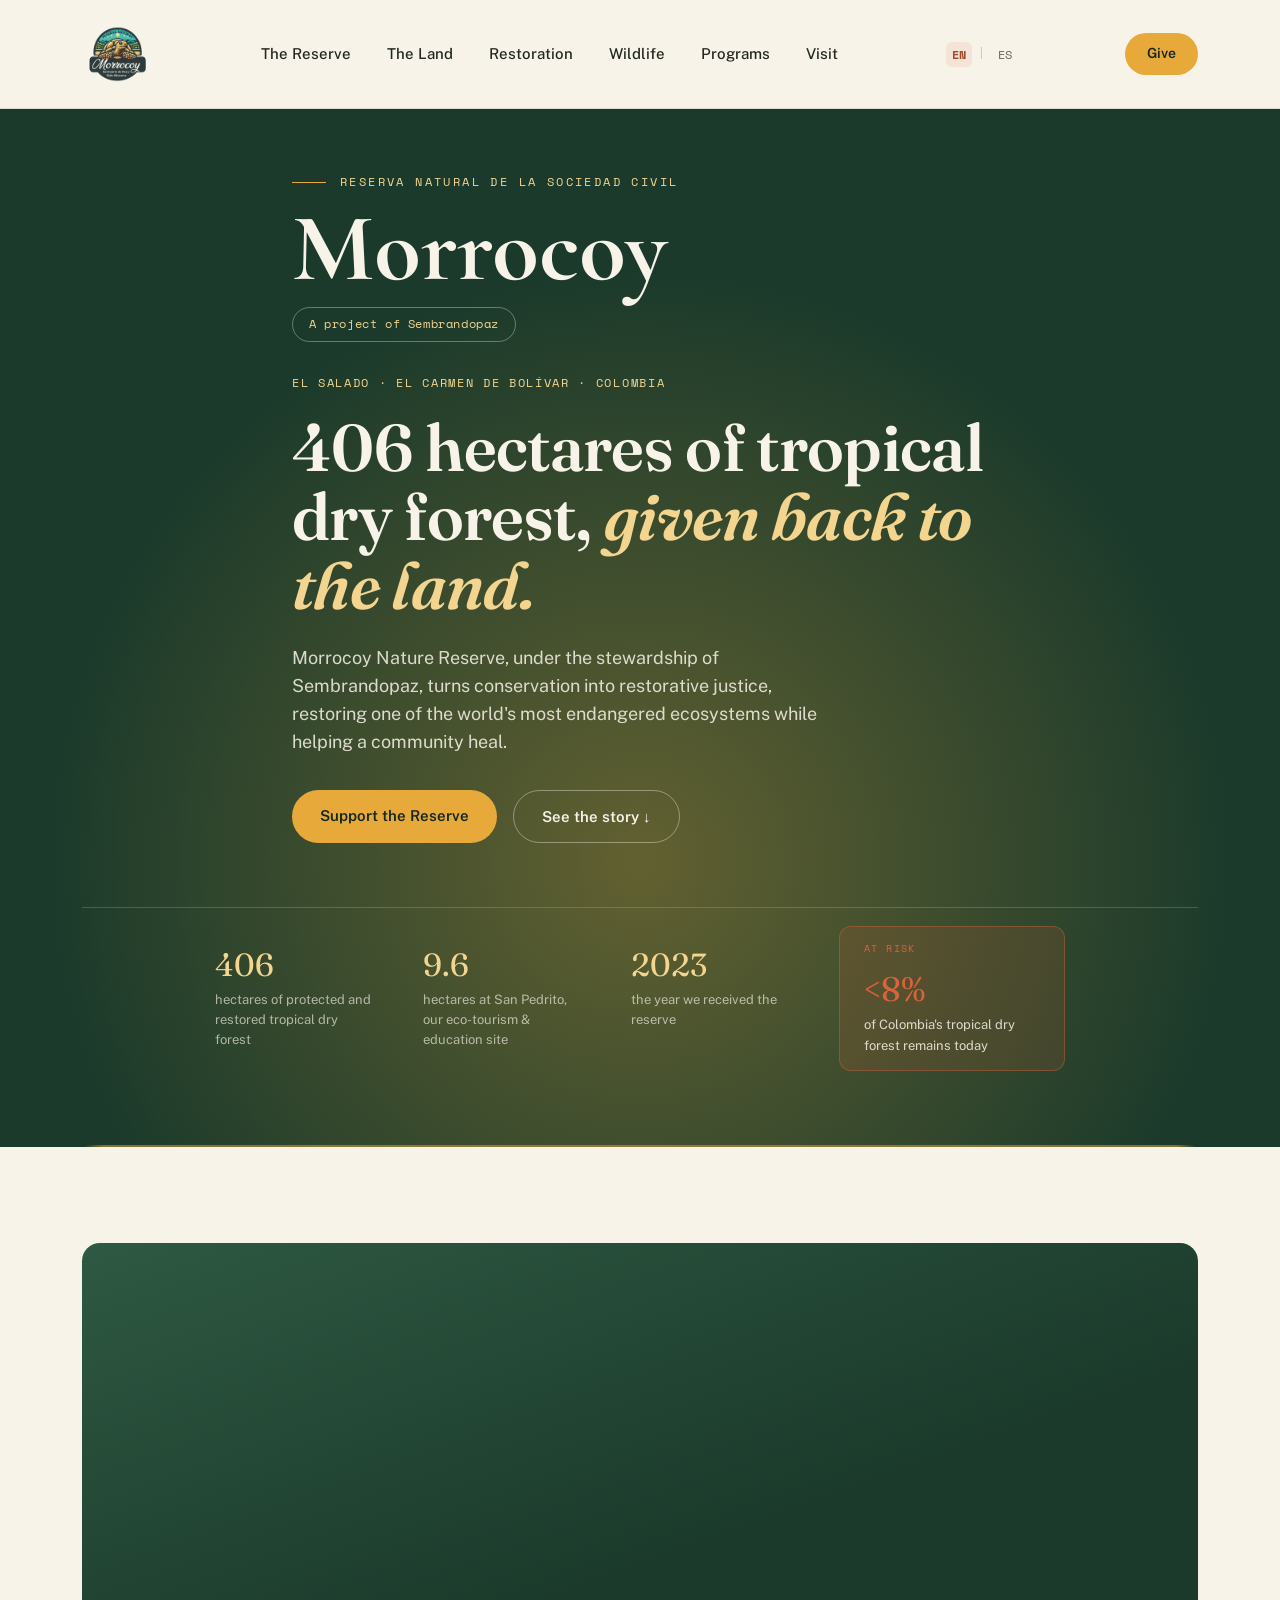
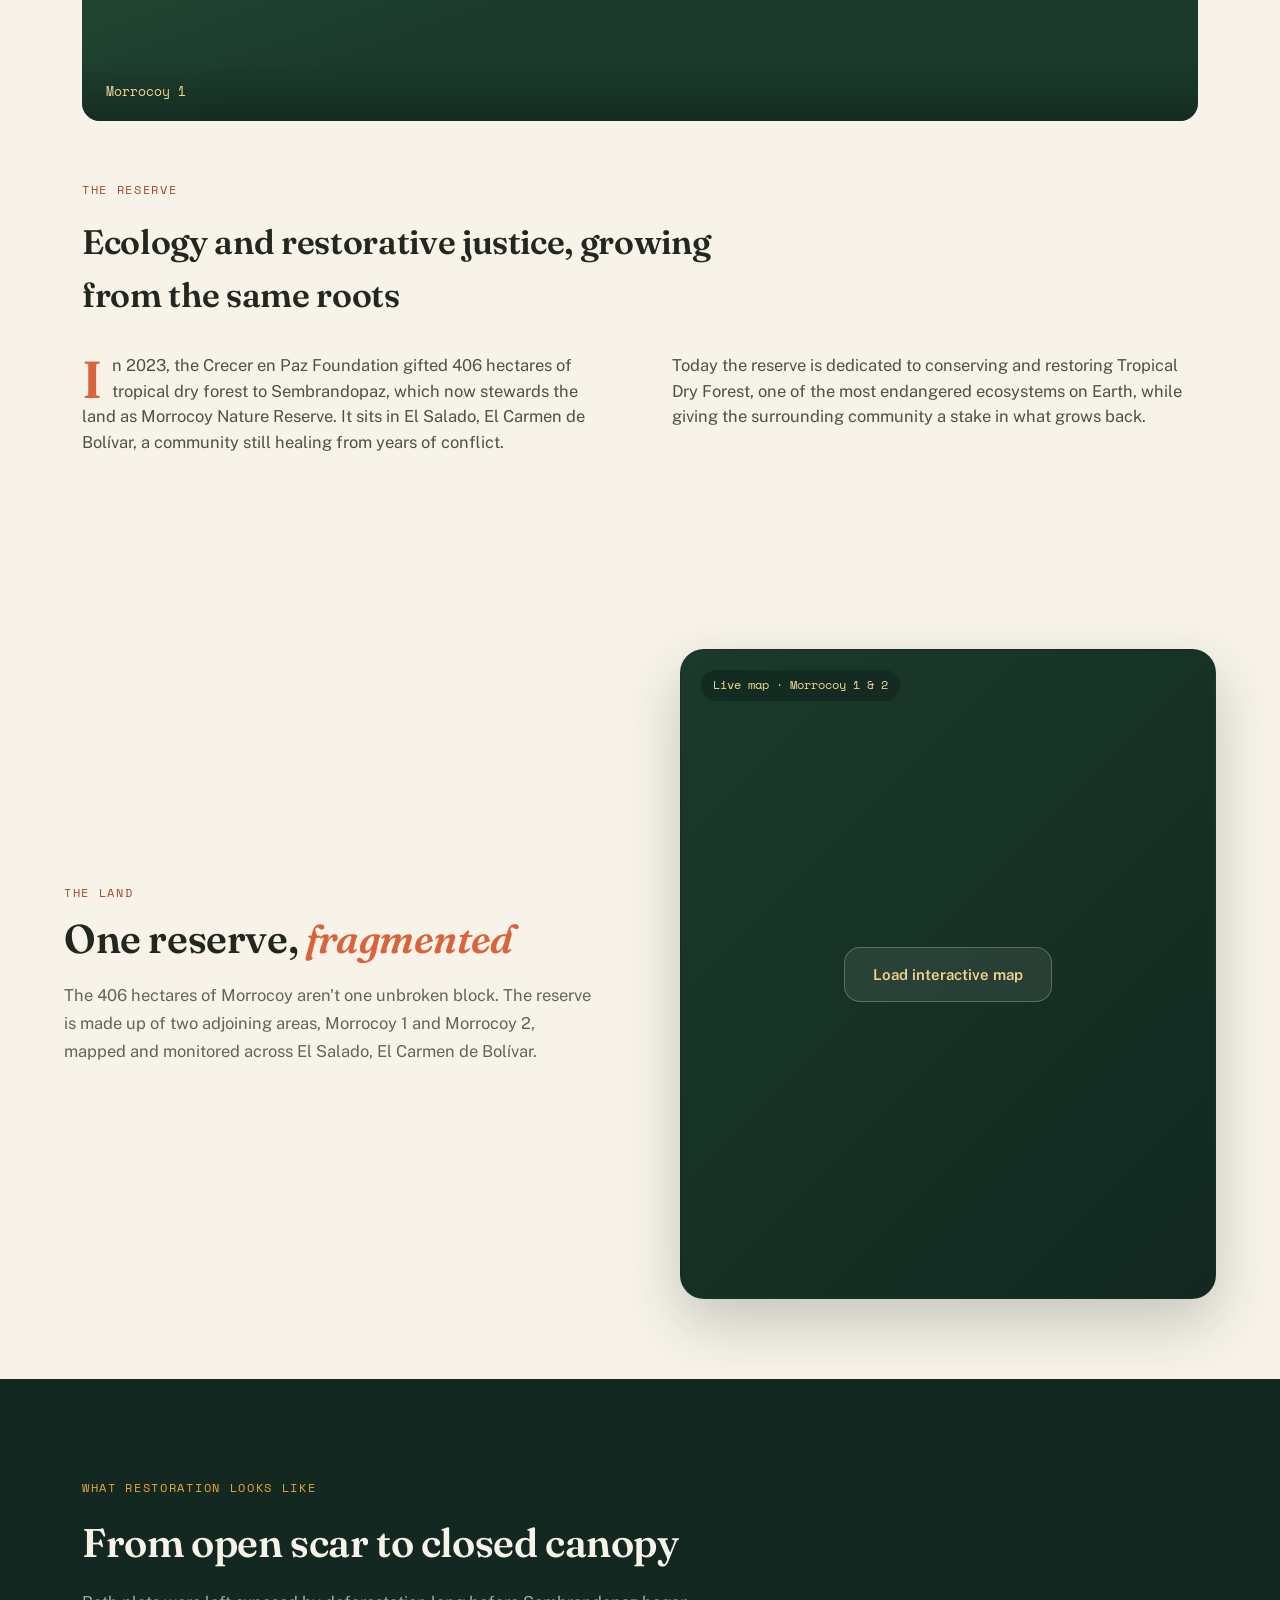
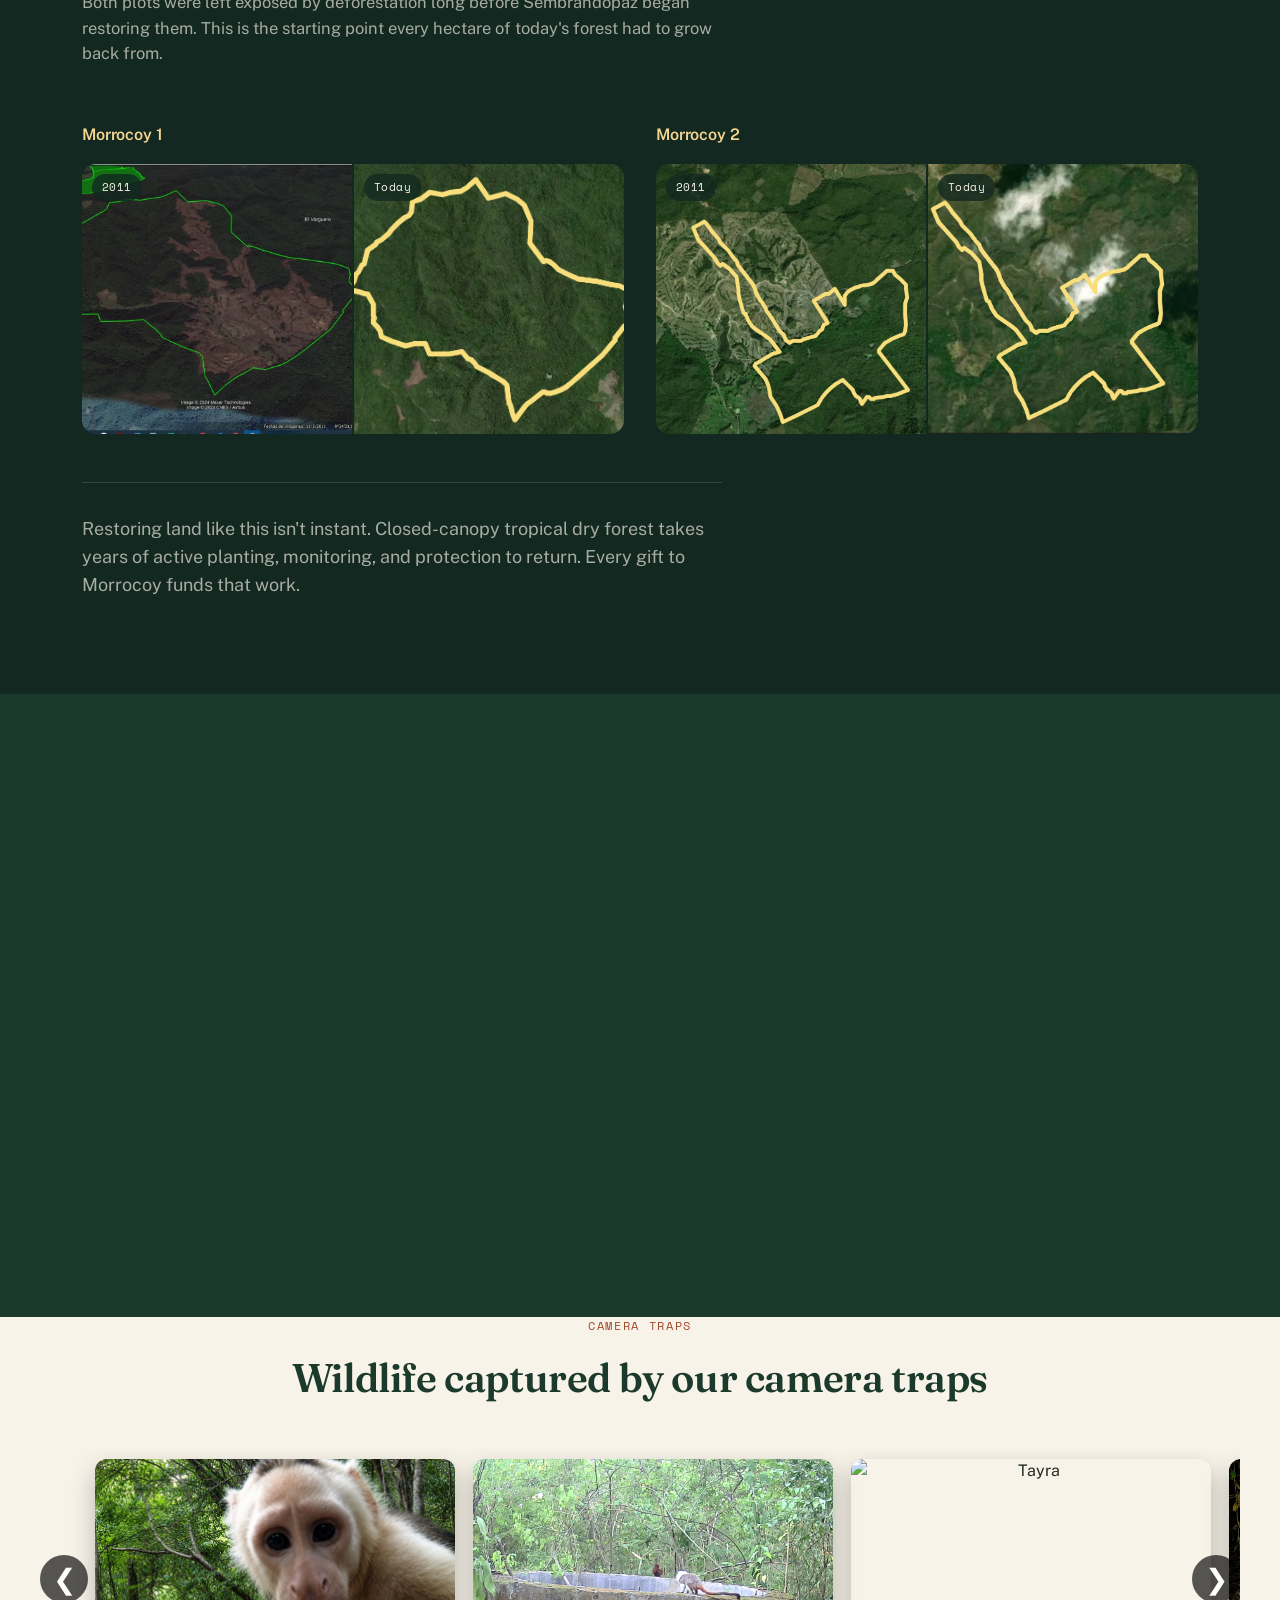
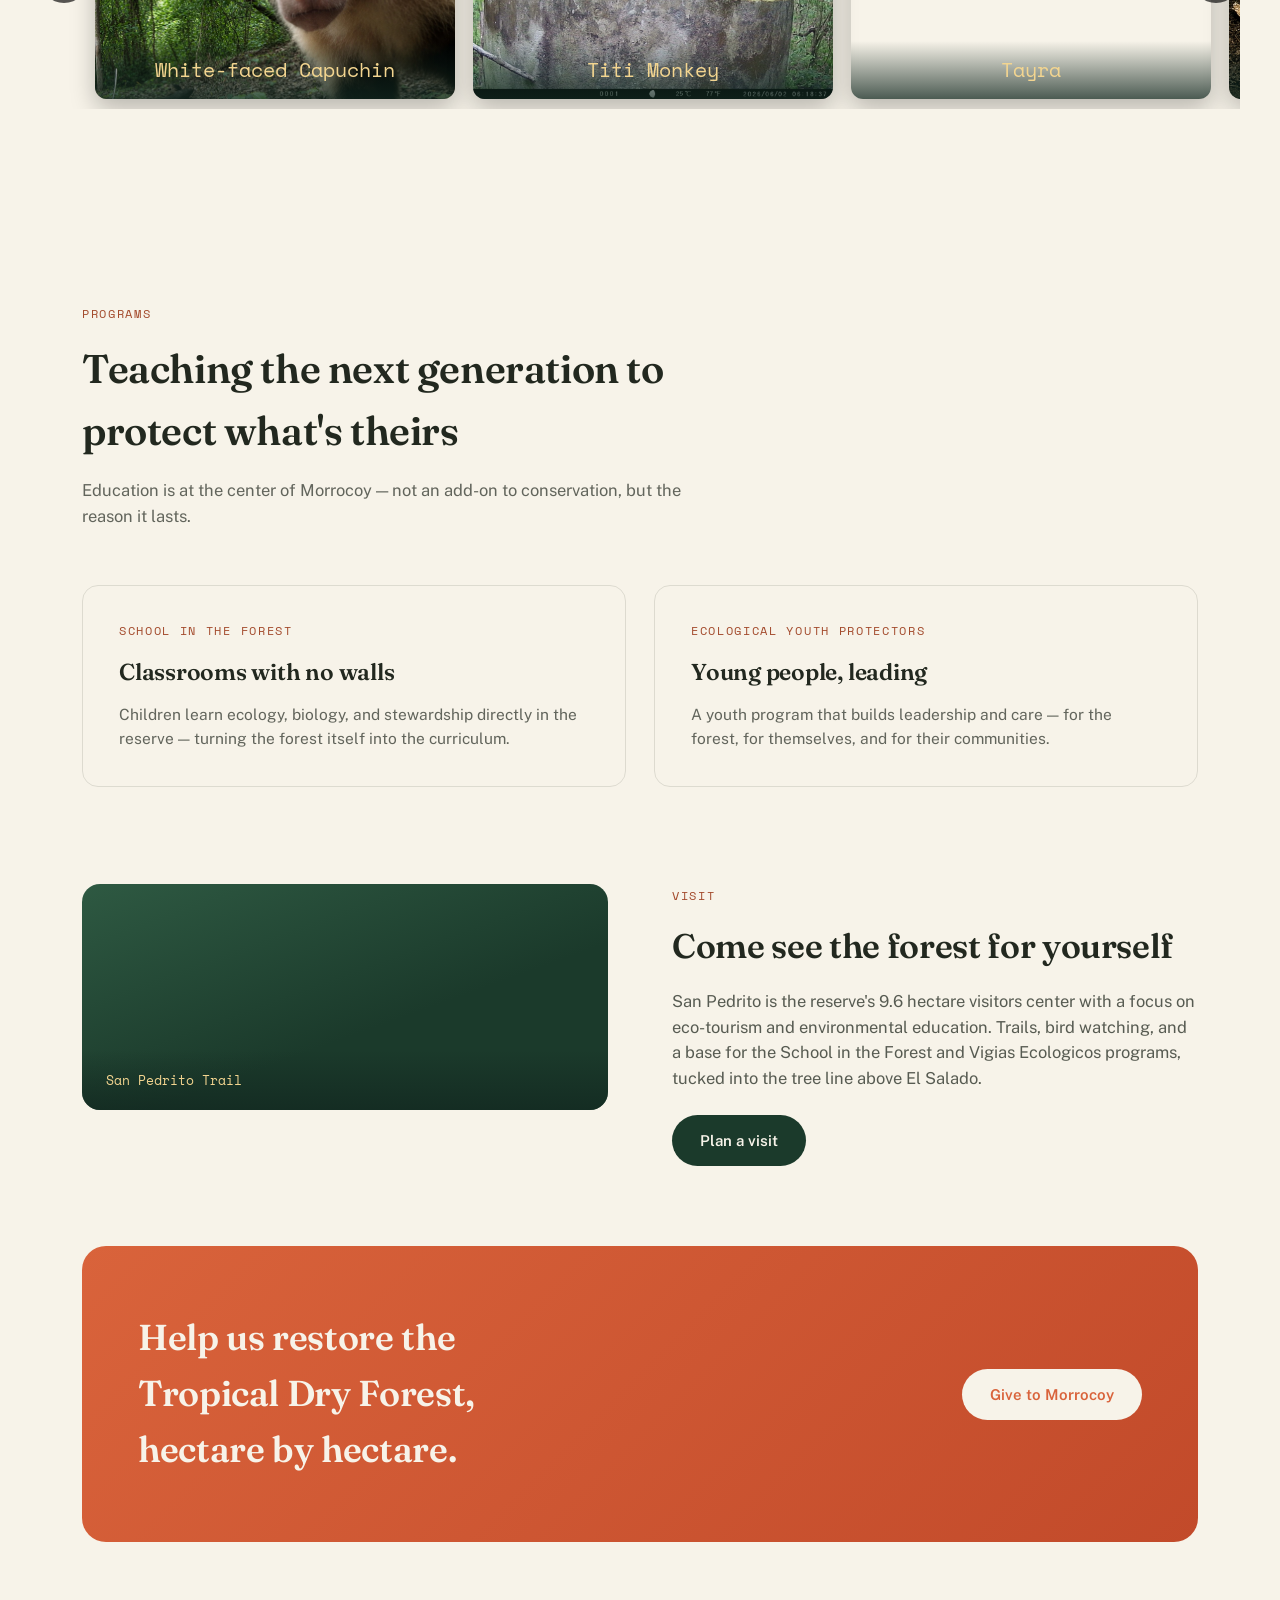
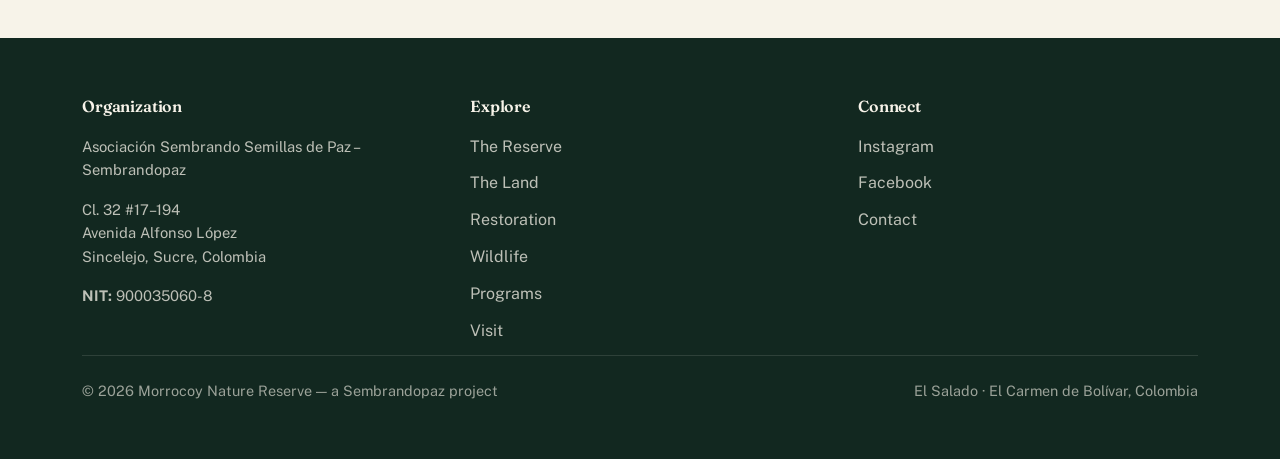
==== commit 9bd0645d: "Update index.html" ====
--- a/index.html
+++ b/index.html
@@ -10,13 +10,16 @@
 <meta property="og:type" content="website">
 <link rel="preconnect" href="https://fonts.googleapis.com">
 <link rel="preconnect" href="https://fonts.gstatic.com" crossorigin>
-<link rel="preload" as="style" href="https://fonts.googleapis.com/css2?family=Cormorant+Garamond:wght@700&family=Fraunces:opsz,wght@9..144,600&family=Public+Sans:wght@400;500;600&family=Space+Mono&display=swap">
-<link rel="stylesheet" href="https://fonts.googleapis.com/css2?family=Cormorant+Garamond:wght@700&family=Fraunces:opsz,wght@9..144,600&family=Public+Sans:wght@400;500;600&family=Space+Mono&display=swap" media="print" onload="this.media='all'">
+<link rel="preload" as="style" href="https://fonts.googleapis.com/css2?family=Public+Sans:wght@400;500;600&family=Space+Mono&display=swap">
+<link rel="stylesheet" href="https://fonts.googleapis.com/css2?family=Public+Sans:wght@400;500;600&family=Space+Mono&display=swap" media="print" onload="this.media='all'">
+<link rel="preload" as="style" href="https://fonts.googleapis.com/css2?family=Cormorant+Garamond:wght@700&family=Fraunces:opsz,wght@9..144,600&display=optional">
+<link rel="stylesheet" href="https://fonts.googleapis.com/css2?family=Cormorant+Garamond:wght@700&family=Fraunces:opsz,wght@9..144,600&display=optional" media="print" onload="this.media='all'">
 <link rel="icon" type="image/png" href="/favicon.png">
 <link rel="preload" as="style" href="css/styles.min.css">
 <link rel="stylesheet" href="css/styles.min.css" media="print" onload="this.media='all'">
 <noscript>
-<link rel="stylesheet" href="https://fonts.googleapis.com/css2?family=Cormorant+Garamond:wght@700&family=Fraunces:opsz,wght@9..144,600&family=Public+Sans:wght@400;500;600&family=Space+Mono&display=swap">
+<link rel="stylesheet" href="https://fonts.googleapis.com/css2?family=Public+Sans:wght@400;500;600&family=Space+Mono&display=swap">
+<link rel="stylesheet" href="https://fonts.googleapis.com/css2?family=Cormorant+Garamond:wght@700&family=Fraunces:opsz,wght@9..144,600&display=optional">
 <link rel="stylesheet" href="css/styles.min.css">
 </noscript>
 </head>
